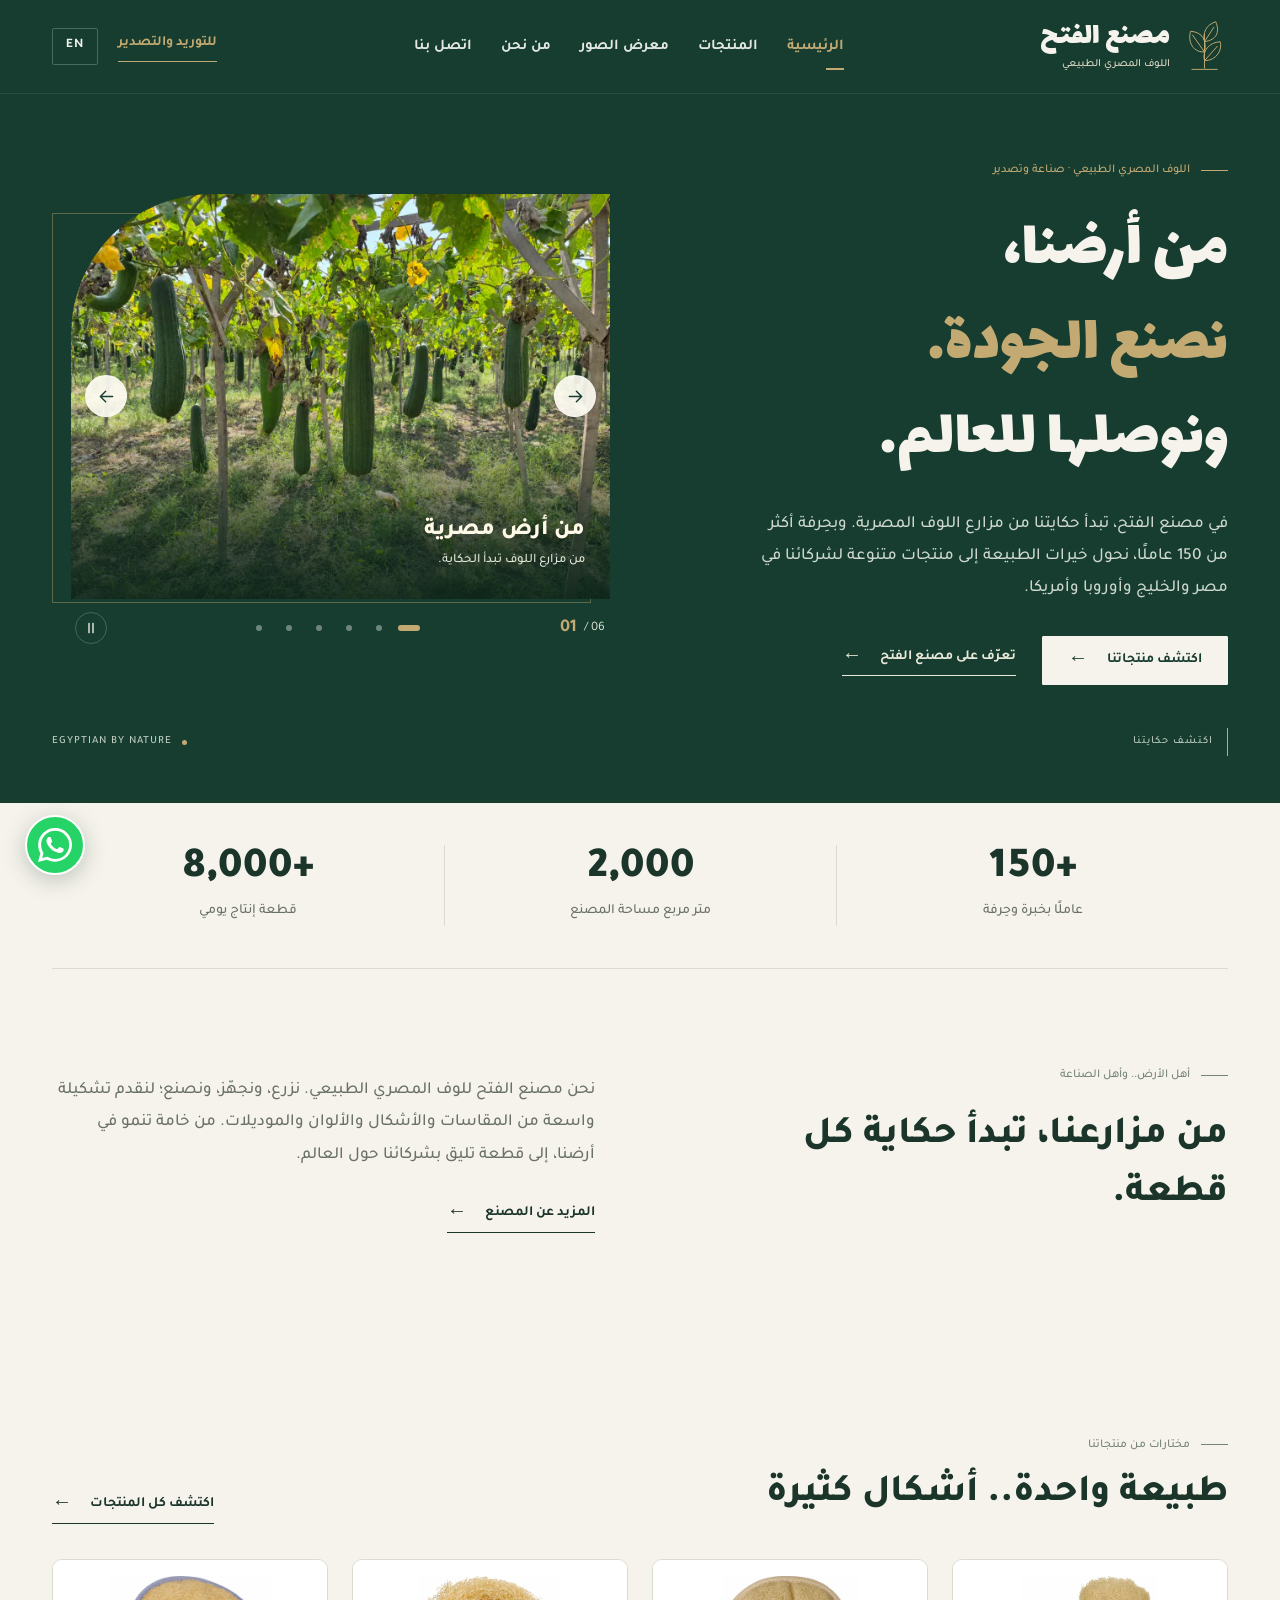
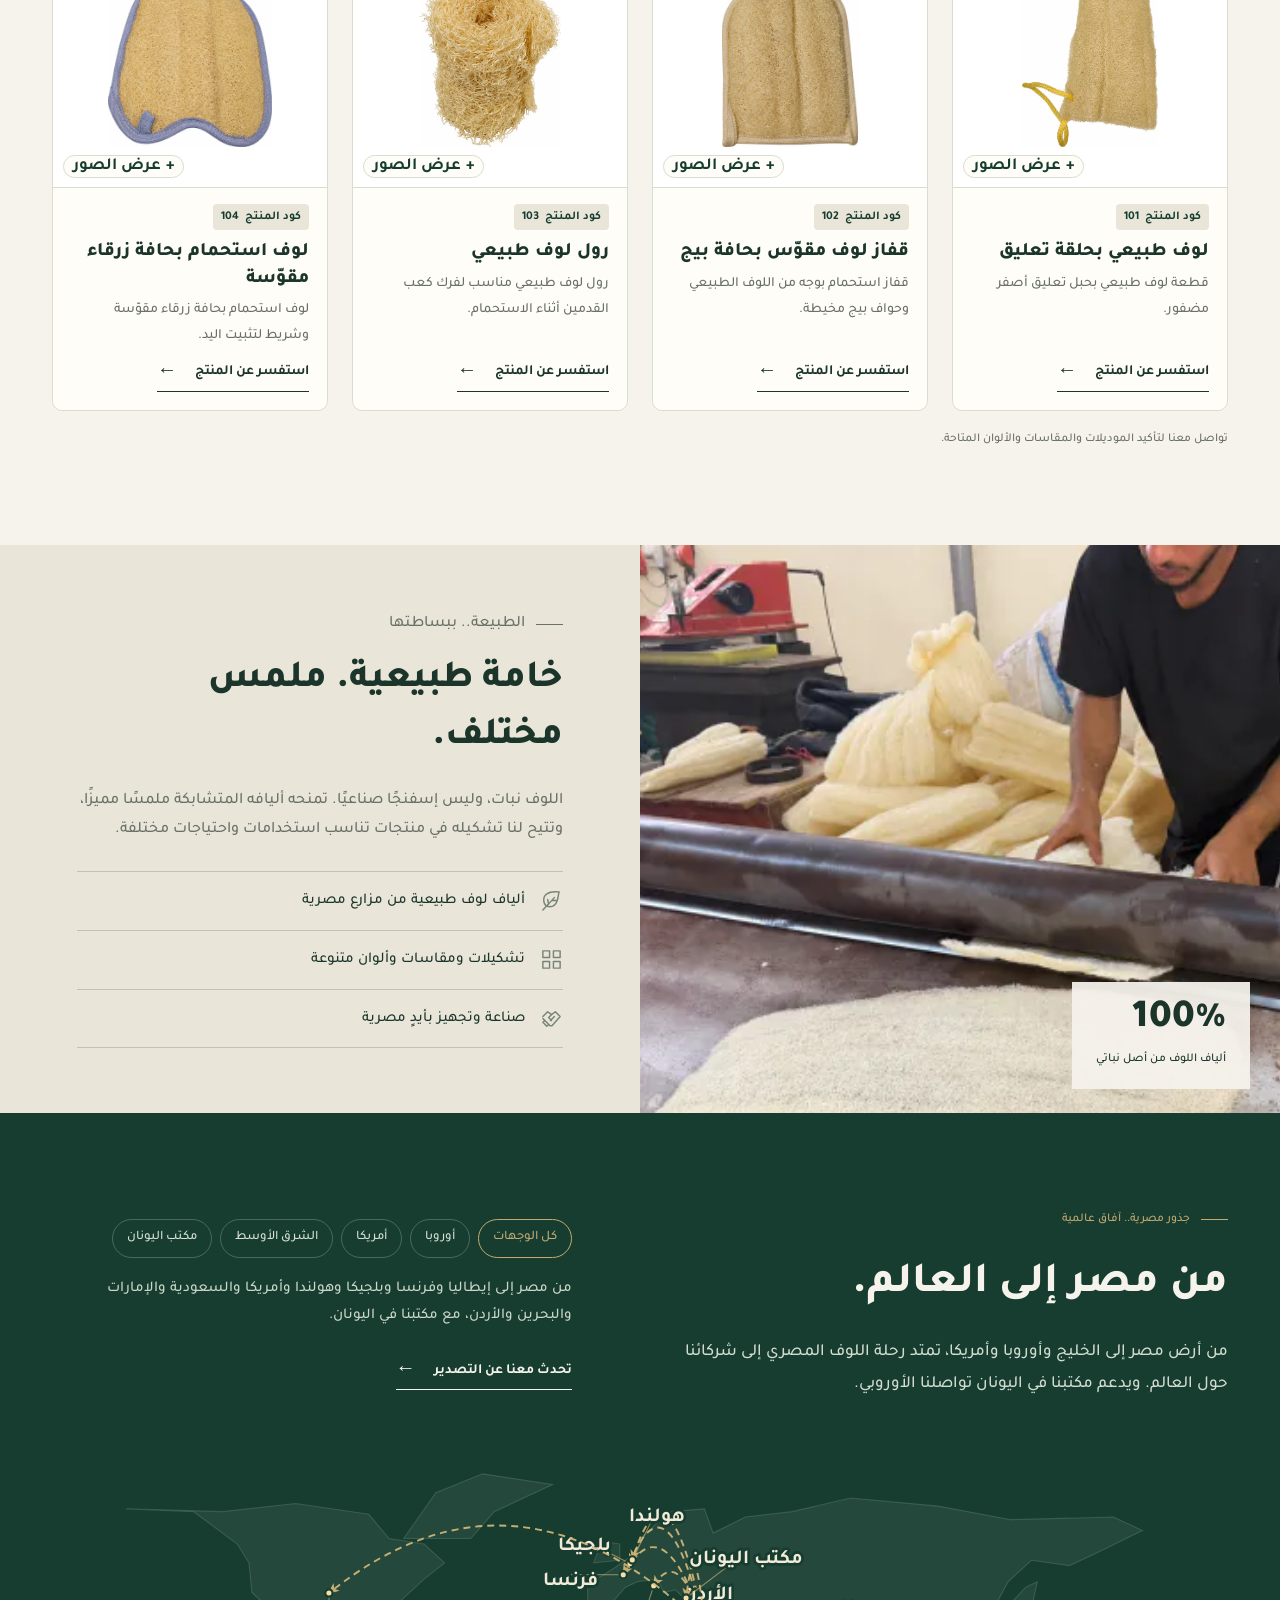
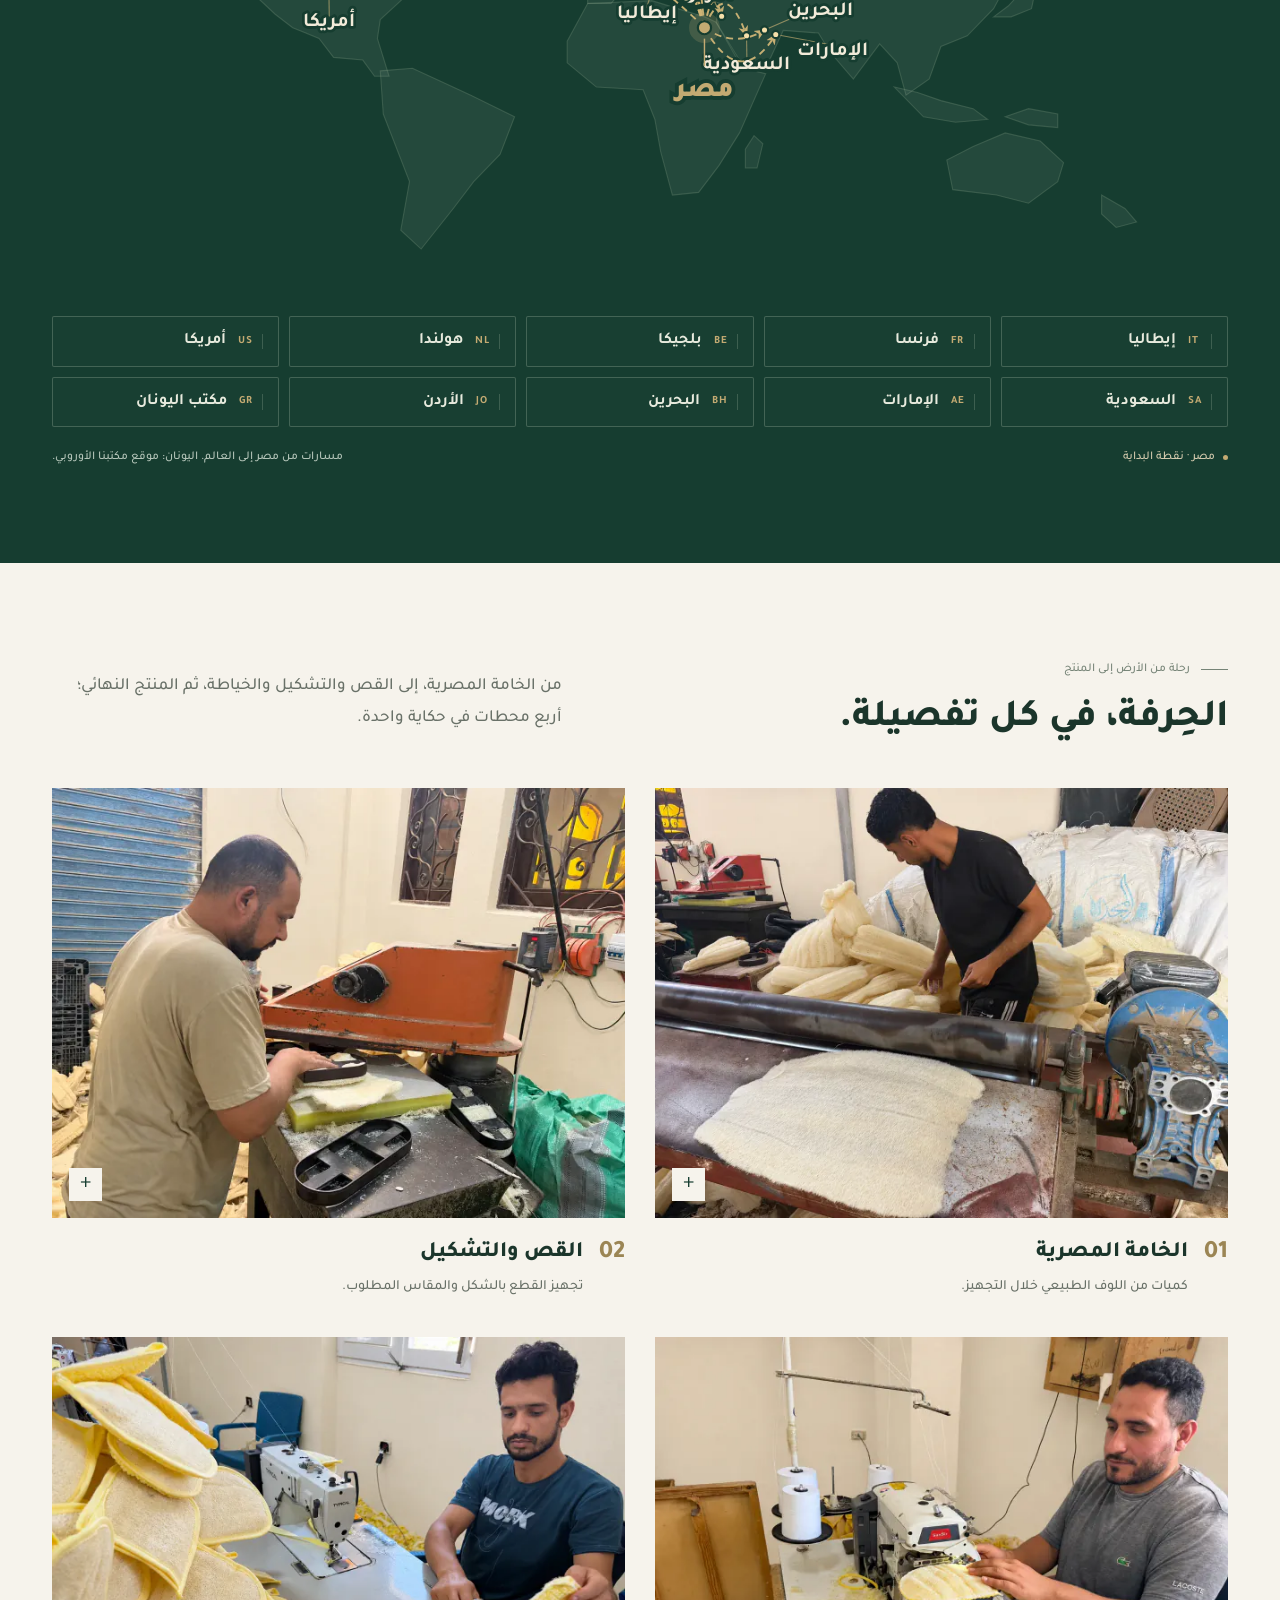
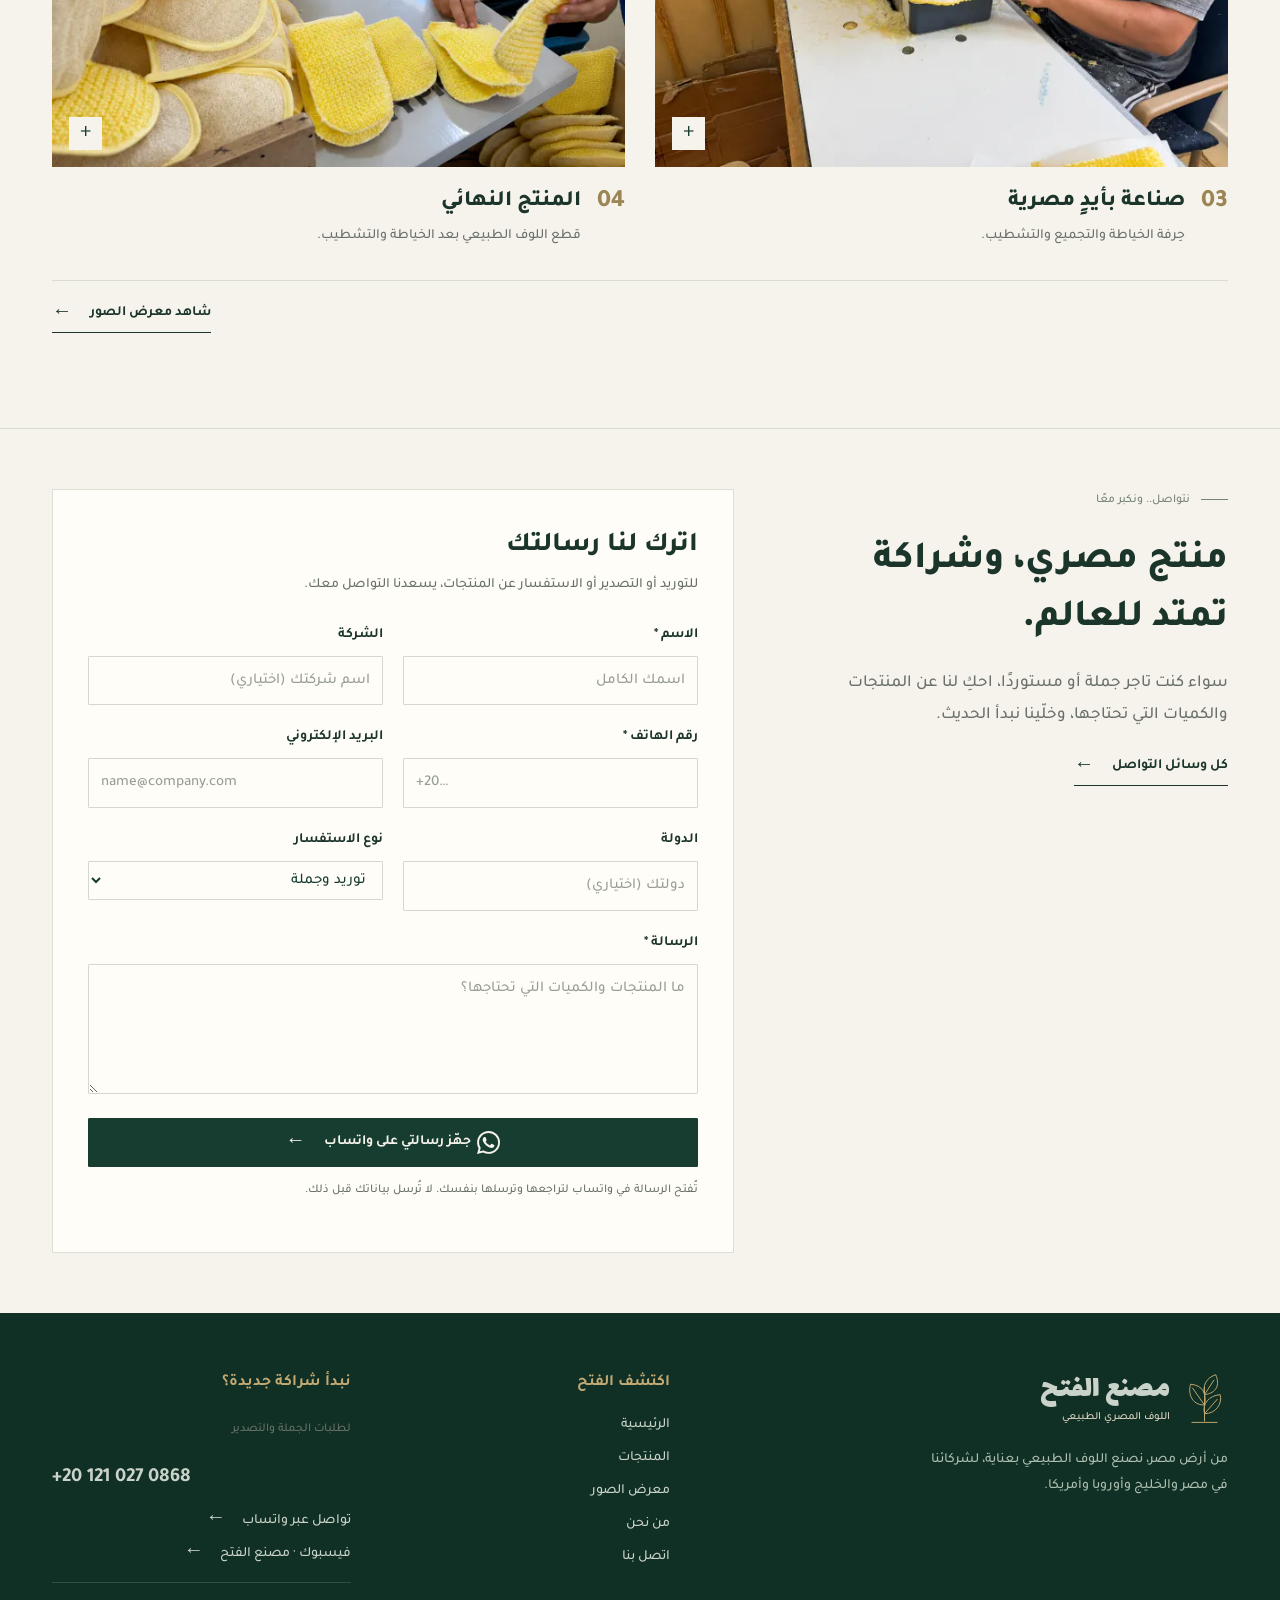
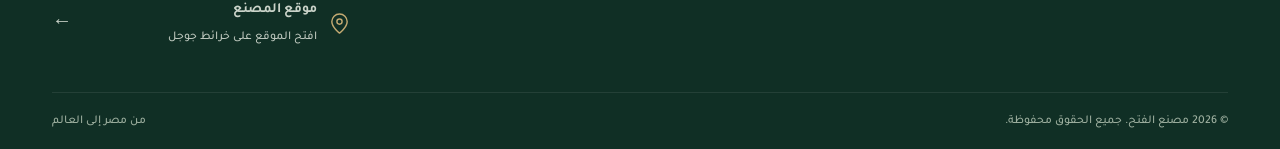
==== ar/index.html @ 67f69919 "Publish 18 coded loofah products with photo galleries" ====
<!doctype html>
<html lang="ar" dir="rtl"><head><meta charset="utf-8"><meta name="viewport" content="width=device-width,initial-scale=1">
<title>الرئيسية | مصنع الفتح</title><meta name="description" content="مصنع الفتح لإنتاج وتصنيع اللوف المصري الطبيعي. مزارع مصرية وأكثر من 150 عاملًا وإنتاج يتجاوز 8000 قطعة يوميًا للجملة والتصدير."><link rel="canonical" href="https://aboelazmrh.github.io/al-fath-loofah/ar/"><link rel="alternate" hreflang="en" href="https://aboelazmrh.github.io/al-fath-loofah/"><link rel="alternate" hreflang="ar" href="https://aboelazmrh.github.io/al-fath-loofah/ar/"><link rel="alternate" hreflang="x-default" href="https://aboelazmrh.github.io/al-fath-loofah/">
<meta name="theme-color" content="#163d30"><meta property="og:type" content="website"><meta property="og:site_name" content="Al Fath Factory"><meta property="og:title" content="الرئيسية | مصنع الفتح"><meta property="og:description" content="مصنع الفتح لإنتاج وتصنيع اللوف المصري الطبيعي. مزارع مصرية وأكثر من 150 عاملًا وإنتاج يتجاوز 8000 قطعة يوميًا للجملة والتصدير."><meta property="og:url" content="https://aboelazmrh.github.io/al-fath-loofah/ar/"><meta property="og:locale" content="ar_EG"><meta property="og:locale:alternate" content="en_US"><meta property="og:image" content="https://aboelazmrh.github.io/al-fath-loofah/assets/share-cover.jpg"><meta property="og:image:width" content="1200"><meta property="og:image:height" content="630"><meta property="og:image:alt" content="مصنع الفتح للوف المصري الطبيعي"><meta name="twitter:card" content="summary_large_image"><meta name="twitter:title" content="الرئيسية | مصنع الفتح"><meta name="twitter:description" content="مصنع الفتح لإنتاج وتصنيع اللوف المصري الطبيعي. مزارع مصرية وأكثر من 150 عاملًا وإنتاج يتجاوز 8000 قطعة يوميًا للجملة والتصدير."><meta name="twitter:image" content="https://aboelazmrh.github.io/al-fath-loofah/assets/share-cover.jpg">
<link rel="icon" type="image/svg+xml" href="../assets/favicon.svg"><link rel="preload" href="../assets/tajawal-regular.woff" as="font" type="font/woff" crossorigin><link rel="preload" href="../assets/lalezar-regular.woff" as="font" type="font/woff" crossorigin><link rel="stylesheet" href="../assets/style.css?v=11-catalog"><script src="../assets/app.js?v=11-catalog" defer></script></head>
<body data-page="index" data-assets-base="../assets/"><a class="skip" href="#main"><span>انتقل للمحتوى</span></a><header class="site-header"><div class="wrap header-row"><a class="brand" href="index.html" aria-label="مصنع الفتح — الرئيسية">
    <svg class="brand-mark" viewbox="0 0 48 60" aria-hidden="true" fill="none" stroke="currentColor" stroke-width="1.1"><path d="M24 56V16M24 37C8 37 5 22 8 13c14 1 19 11 16 24Zm0-12c-2-10 1-19 13-23 5 12 1 21-13 23Zm0 22c14 0 21-13 18-22-13 1-21 11-18 22Z"/><path d="M10 17 24 37M35 8 24 25m15 5L24 47"/><path d="M9 57h30"/></svg>
    <span><strong class="brand-name">مصنع الفتح</strong><span class="brand-sub">اللوف المصري الطبيعي</span></span></a>
    <nav class="main-nav" id="main-nav" aria-label="القائمة الرئيسية"><a href="index.html" aria-current="page"><span>الرئيسية</span></a><a href="products.html"><span>المنتجات</span></a><a href="gallery.html"><span>معرض الصور</span></a><a href="about.html"><span>من نحن</span></a><a href="contact.html"><span>اتصل بنا</span></a></nav>
    <div class="header-actions"><a class="header-contact" href="contact.html"><span>للتوريد والتصدير</span></a><a class="language" href="../" lang="en" hreflang="en" aria-label="Switch to English">EN</a>
    <button class="menu-toggle" type="button" aria-expanded="false" aria-controls="main-nav" aria-label="فتح القائمة"><svg class="icon" viewbox="0 0 24 24" aria-hidden="true"><path d="M3 6h18M3 12h18M3 18h18"/></svg></button></div></div></header><main id="main"><section class="hero"><div class="wrap"><div class="hero-grid"><div class="hero-copy reveal"><p class="eyebrow">اللوف المصري الطبيعي · صناعة وتصدير</p>
    <h1><span>من أرضنا،</span><br><span class="gold">نصنع الجودة.</span><br><span>ونوصلها للعالم.</span></h1>
    <p>في مصنع الفتح، تبدأ حكايتنا من مزارع اللوف المصرية. وبحِرفة أكثر من 150 عاملًا، نحول خيرات الطبيعة إلى منتجات متنوعة لشركائنا في مصر والخليج وأوروبا وأمريكا.</p>
    <div class="button-row"><a class="button light" href="products.html"><span>اكتشف منتجاتنا</span><span class="arrow" aria-hidden="true">←</span></a><a class="text-link" href="about.html"><span>تعرّف على مصنع الفتح</span><span class="arrow" aria-hidden="true">←</span></a></div></div>
    <div class="hero-photo hero-carousel reveal" role="region" aria-roledescription="carousel" aria-label="رحلة اللوف من الزراعة إلى المنتج" data-interval="5000" data-active-slide="0" data-playing="true"><div class="carousel-stage"><div class="carousel-slide is-active" data-index="0" role="group" aria-roledescription="slide" aria-hidden="false" aria-label="1 من 6: من أرض مصرية"><img src="../assets/journey-farm-thumb.webp?v=2f62a108b720" alt="من أرض مصرية" width="1448" height="1086" fetchpriority="high" srcset="../assets/journey-farm-thumb.webp?v=2f62a108b720 640w, ../assets/journey-farm-display.webp?v=2f62a108b720 1280w" sizes="(max-width:800px) calc(100vw - 40px), 600px" decoding="async"><div class="carousel-caption"><strong>من أرض مصرية</strong><span>من مزارع اللوف تبدأ الحكاية.</span></div></div><div class="carousel-slide" data-index="1" role="group" aria-roledescription="slide" aria-hidden="true" aria-label="2 من 6: تجهيز اللوف الطبيعي"><img data-src="../assets/factory-13-thumb.webp" alt="تجهيز اللوف الطبيعي" width="1448" height="1086" loading="lazy" fetchpriority="low" data-srcset="../assets/factory-13-thumb.webp 640w, ../assets/factory-13-display.webp 1280w" sizes="(max-width:800px) calc(100vw - 40px), 600px" decoding="async"><div class="carousel-caption"><strong>تجهيز اللوف الطبيعي</strong><span>الخامة الطبيعية.. قبل القص والتشكيل.</span></div></div><div class="carousel-slide" data-index="2" role="group" aria-roledescription="slide" aria-hidden="true" aria-label="3 من 6: القص والتشكيل"><img data-src="../assets/factory-16-thumb.webp" alt="القص والتشكيل" width="1448" height="1086" loading="lazy" fetchpriority="low" data-srcset="../assets/factory-16-thumb.webp 640w, ../assets/factory-16-display.webp 1280w" sizes="(max-width:800px) calc(100vw - 40px), 600px" decoding="async"><div class="carousel-caption"><strong>القص والتشكيل</strong><span>نجهّز كل قطعة بالشكل والمقاس المطلوب.</span></div></div><div class="carousel-slide" data-index="3" role="group" aria-roledescription="slide" aria-hidden="true" aria-label="4 من 6: الخياطة والتشطيب"><img data-src="../assets/factory-07-thumb.webp" alt="الخياطة والتشطيب" width="1448" height="1086" loading="lazy" fetchpriority="low" data-srcset="../assets/factory-07-thumb.webp 640w, ../assets/factory-07-display.webp 1280w" sizes="(max-width:800px) calc(100vw - 40px), 600px" decoding="async"><div class="carousel-caption"><strong>الخياطة والتشطيب</strong><span>حِرفة مصرية في تجميع وتشطيب المنتج.</span></div></div><div class="carousel-slide" data-index="4" role="group" aria-roledescription="slide" aria-hidden="true" aria-label="5 من 6: من داخل قسم النسيج"><img data-src="../assets/factory-19-thumb.webp" alt="من داخل قسم النسيج" width="1448" height="1086" loading="lazy" fetchpriority="low" data-srcset="../assets/factory-19-thumb.webp 640w, ../assets/factory-19-display.webp 1280w" sizes="(max-width:800px) calc(100vw - 40px), 600px" decoding="async"><div class="carousel-caption"><strong>من داخل قسم النسيج</strong><span>ماكينات وخامات في رحلة التصنيع.</span></div></div><div class="carousel-slide" data-index="5" role="group" aria-roledescription="slide" aria-hidden="true" aria-label="6 من 6: منتجاتنا بكميات كبيرة"><img data-src="../assets/factory-04-thumb.webp" alt="منتجاتنا بكميات كبيرة" width="1448" height="1086" loading="lazy" fetchpriority="low" data-srcset="../assets/factory-04-thumb.webp 640w, ../assets/factory-04-display.webp 1280w" sizes="(max-width:800px) calc(100vw - 40px), 600px" decoding="async"><div class="carousel-caption"><strong>منتجاتنا بكميات كبيرة</strong><span>لوف طبيعي.. خياطة وتشطيب وتجهيز للكميات.</span></div></div><button type="button" class="carousel-arrow carousel-prev" data-carousel-prev aria-label="الصورة السابقة"><svg class="icon" viewbox="0 0 24 24" aria-hidden="true"><path d="M19 12H5m6-6-6 6 6 6"/></svg></button><button type="button" class="carousel-arrow carousel-next" data-carousel-next aria-label="الصورة التالية"><svg class="icon" viewbox="0 0 24 24" aria-hidden="true"><path d="M19 12H5m6-6-6 6 6 6"/></svg></button></div><div class="carousel-toolbar"><span class="carousel-counter" aria-hidden="true"><b data-carousel-current>01</b><span>/ 06</span></span><div class="carousel-dots" role="group" aria-label="اختر صورة"><button class="carousel-dot" type="button" data-carousel-slide="0" aria-label="اعرض من أرض مصرية" aria-pressed="true"><span aria-hidden="true"></span></button><button class="carousel-dot" type="button" data-carousel-slide="1" aria-label="اعرض تجهيز اللوف الطبيعي" aria-pressed="false"><span aria-hidden="true"></span></button><button class="carousel-dot" type="button" data-carousel-slide="2" aria-label="اعرض القص والتشكيل" aria-pressed="false"><span aria-hidden="true"></span></button><button class="carousel-dot" type="button" data-carousel-slide="3" aria-label="اعرض الخياطة والتشطيب" aria-pressed="false"><span aria-hidden="true"></span></button><button class="carousel-dot" type="button" data-carousel-slide="4" aria-label="اعرض من داخل قسم النسيج" aria-pressed="false"><span aria-hidden="true"></span></button><button class="carousel-dot" type="button" data-carousel-slide="5" aria-label="اعرض منتجاتنا بكميات كبيرة" aria-pressed="false"><span aria-hidden="true"></span></button></div><button class="carousel-toggle" data-carousel-toggle type="button" aria-label="إيقاف الحركة التلقائية" aria-pressed="true"><svg class="icon" data-carousel-pause viewbox="0 0 24 24" aria-hidden="true"><path d="M9 5v14M15 5v14"/></svg><svg class="icon" data-carousel-play viewbox="0 0 24 24" aria-hidden="true" hidden><path d="m8 5 11 7-11 7Z"/></svg></button></div><span class="carousel-announcement sr-only" role="status" aria-live="polite"></span></div></div>
    <div class="hero-bottom"><a class="scroll-link" href="#our-story"><i></i><span>اكتشف حكايتنا</span></a><span class="origin">EGYPTIAN BY NATURE</span></div></div></section>
    <div class="wrap stats"><div class="stat"><strong>150+</strong> <span>عاملًا بخبرة وحِرفة</span></div><div class="stat"><strong>2,000</strong> <span>متر مربع مساحة المصنع</span></div><div class="stat"><strong>8,000+</strong> <span>قطعة إنتاج يومي</span></div></div>
    <section class="section" id="our-story"><div class="wrap intro-grid"><div><p class="eyebrow">أهل الأرض.. وأهل الصناعة</p><h2>من مزارعنا، تبدأ حكاية كل قطعة.</h2></div><div><p class="lead">نحن مصنع الفتح للوف المصري الطبيعي. نزرع، ونجهّز، ونصنع؛ لنقدم تشكيلة واسعة من المقاسات والأشكال والألوان والموديلات. من خامة تنمو في أرضنا، إلى قطعة تليق بشركائنا حول العالم.</p><a class="text-link" href="about.html"><span>المزيد عن المصنع</span><span class="arrow" aria-hidden="true">←</span></a></div></div></section>
    <section class="section"><div class="wrap">
      <div class="section-head"><div>
        <p class="eyebrow">مختارات من منتجاتنا</p>
        <h2>طبيعة واحدة.. أشكال كثيرة</h2>
      </div><a class="text-link" href="products.html"><span>اكتشف كل المنتجات</span><span class="arrow" aria-hidden="true">←</span></a></div>
      <div class="product-grid"><article class="product catalog-product reveal" data-category="natural">
      <button class="product-image catalog-photo" type="button" data-product="101" aria-haspopup="dialog" aria-label="عرض صور لوف طبيعي بحلقة تعليق، كود 101">
        <img src="../assets/products/101-1.webp" alt="لوف طبيعي بحلقة تعليق" loading="lazy" decoding="async">
        <span class="product-photo-action" aria-hidden="true"><span>+</span><span>عرض الصور</span></span>
      </button>
      <div class="product-details">
        <div class="product-code"><span>كود المنتج</span> <bdi>101</bdi></div>
        <h3>لوف طبيعي بحلقة تعليق</h3>
        <p>قطعة لوف طبيعي بحبل تعليق أصفر مضفور.</p>
        <a class="text-link" href="contact.html?product=101"><span>استفسر عن المنتج</span><span class="arrow" aria-hidden="true">←</span></a>
      </div>
    </article><article class="product catalog-product reveal" data-category="mitts">
      <button class="product-image catalog-photo" type="button" data-product="102" aria-haspopup="dialog" aria-label="عرض صور قفاز لوف مقوّس بحافة بيج، كود 102">
        <img src="../assets/products/102-1.webp" alt="قفاز لوف مقوّس بحافة بيج" loading="lazy" decoding="async">
        <span class="product-photo-action" aria-hidden="true"><span>+</span><span>عرض الصور</span></span>
      </button>
      <div class="product-details">
        <div class="product-code"><span>كود المنتج</span> <bdi>102</bdi></div>
        <h3>قفاز لوف مقوّس بحافة بيج</h3>
        <p>قفاز استحمام بوجه من اللوف الطبيعي وحواف بيج مخيطة.</p>
        <a class="text-link" href="contact.html?product=102"><span>استفسر عن المنتج</span><span class="arrow" aria-hidden="true">←</span></a>
      </div>
    </article><article class="product catalog-product reveal" data-category="natural">
      <button class="product-image catalog-photo" type="button" data-product="103" aria-haspopup="dialog" aria-label="عرض صور رول لوف طبيعي، كود 103">
        <img src="../assets/products/103-1.webp" alt="رول لوف طبيعي" loading="lazy" decoding="async">
        <span class="product-photo-action" aria-hidden="true"><span>+</span><span>عرض الصور</span></span>
      </button>
      <div class="product-details">
        <div class="product-code"><span>كود المنتج</span> <bdi>103</bdi></div>
        <h3>رول لوف طبيعي</h3>
        <p>رول لوف طبيعي مناسب لفرك كعب القدمين أثناء الاستحمام.</p>
        <a class="text-link" href="contact.html?product=103"><span>استفسر عن المنتج</span><span class="arrow" aria-hidden="true">←</span></a>
      </div>
    </article><article class="product catalog-product reveal" data-category="pads">
      <button class="product-image catalog-photo" type="button" data-product="104" aria-haspopup="dialog" aria-label="عرض صور لوف استحمام بحافة زرقاء مقوّسة، كود 104">
        <img src="../assets/products/104-1.webp" alt="لوف استحمام بحافة زرقاء مقوّسة" loading="lazy" decoding="async">
        <span class="product-photo-action" aria-hidden="true"><span>+</span><span>عرض الصور</span></span>
      </button>
      <div class="product-details">
        <div class="product-code"><span>كود المنتج</span> <bdi>104</bdi></div>
        <h3>لوف استحمام بحافة زرقاء مقوّسة</h3>
        <p>لوف استحمام بحافة زرقاء مقوّسة وشريط لتثبيت اليد.</p>
        <a class="text-link" href="contact.html?product=104"><span>استفسر عن المنتج</span><span class="arrow" aria-hidden="true">←</span></a>
      </div>
    </article></div>
      <p class="small-note">تواصل معنا لتأكيد الموديلات والمقاسات والألوان المتاحة.</p>
    </div></section>
    <section class="natural"><div class="natural-visual"><img src="../assets/factory-09-thumb.webp" width="1448" height="1086" loading="lazy" alt="تجهيز ألياف اللوف الطبيعي" srcset="../assets/factory-09-thumb.webp 640w, ../assets/factory-09-display.webp 1280w" sizes="(max-width:800px) calc(100vw - 40px), 600px" decoding="async"><div class="natural-number"><strong>100%</strong><small>ألياف اللوف من أصل نباتي</small></div></div><div class="natural-copy"><p class="eyebrow">الطبيعة.. ببساطتها</p><h2>خامة طبيعية. ملمس مختلف.</h2><p>اللوف نبات، وليس إسفنجًا صناعيًا. تمنحه أليافه المتشابكة ملمسًا مميزًا، وتتيح لنا تشكيله في منتجات تناسب استخدامات واحتياجات مختلفة.</p><ul class="feature-list"><li><svg class="icon" viewbox="0 0 24 24" aria-hidden="true"><path d="M20 3C8 2 3 6 4 13c1 7 11 8 14-1 1-3 1-6 2-9Z"/><path d="M3 22 15 9M9 16l-1-5m5 1h4"/></svg><span>ألياف لوف طبيعية من مزارع مصرية</span></li><li><svg class="icon" viewbox="0 0 24 24" aria-hidden="true"><rect x="3" y="3" width="7" height="7"/><rect x="14" y="3" width="7" height="7"/><rect x="3" y="14" width="7" height="7"/><rect x="14" y="14" width="7" height="7"/></svg><span>تشكيلات ومقاسات وألوان متنوعة</span></li><li><svg class="icon" viewbox="0 0 24 24" aria-hidden="true"><path d="m3 10 5-5 4 3 4-3 5 5-8 9a2 2 0 0 1-3 0L3 12m2 2-2 2 4 4 2-2m6-8-4 4m1-6-3 3 3 3"/></svg><span>صناعة وتجهيز بأيدٍ مصرية</span></li></ul></div></section>
    <section class="section dark export-section" id="export"><div class="wrap"><div class="export-intro"><div><p class="eyebrow">جذور مصرية.. آفاق عالمية</p><h2>من مصر إلى العالم.</h2><p class="lead">من أرض مصر إلى الخليج وأوروبا وأمريكا، تمتد رحلة اللوف المصري إلى شركائنا حول العالم. ويدعم مكتبنا في اليونان تواصلنا الأوروبي.</p></div><div class="export-controls"><div class="export-list" role="group" aria-label="مناطق التصدير">
    <button class="region-button" type="button" data-select-region="all" aria-pressed="true"><span>كل الوجهات</span></button><button class="region-button" type="button" data-select-region="europe" aria-pressed="false"><span>أوروبا</span></button><button class="region-button" type="button" data-select-region="america" aria-pressed="false"><span>أمريكا</span></button><button class="region-button" type="button" data-select-region="middleeast" aria-pressed="false"><span>الشرق الأوسط</span></button><button class="region-button" type="button" data-select-region="greece" aria-pressed="false"><span>مكتب اليونان</span></button></div><p class="region-description" aria-live="polite"><span id="region-description">اختر دولة لتتبع رحلتها من مصر.</span></p><a class="text-link" href="contact.html?subject=export"><span>تحدث معنا عن التصدير</span><span class="arrow" aria-hidden="true">←</span></a></div></div>
    <div class="map-wrap"><svg class="world-map" viewbox="0 0 1040 440" role="img" aria-label="أسهم من مصر إلى إيطاليا وفرنسا وبلجيكا وهولندا وأمريكا والسعودية والإمارات والبحرين والأردن ومكتب اليونان"><title>From Egypt to the world</title><defs><marker id="export-arrow" viewbox="0 0 10 10" refx="8" refy="5" markerwidth="6.5" markerheight="6.5" orient="auto-start-reverse"><path d="M0 1 9 5 0 9 2.5 5Z" fill="#d4b878"/></marker></defs><polygon class="land" points="53.8,74.3 114.8,76.8 154.5,106.2 165.1,123.3 167.8,150.2 188.9,169.9 204.8,182.1 228.7,191.9 241.9,209.1 268.4,211.5 279.1,226.2 292.3,226.2 281.7,191.9 284.3,174.8 297.6,162.5 324.1,138.0 342.6,123.3 324.1,106.2 292.3,101.2 273.8,79.2 207.5,69.4 141.2,76.8"/><polygon class="land" points="305.6,101.2 366.5,101.2 387.7,76.8 440.7,52.2 377.1,42.5 334.7,59.6"/><polygon class="land" points="284.3,221.3 313.5,218.9 340.0,231.1 366.5,243.4 406.2,263.0 393.0,297.2 369.1,321.8 350.6,346.2 321.4,383.0 302.9,365.9 310.8,321.8 287.0,260.5"/><polygon class="land" points="472.5,160.1 453.9,194.4 453.9,214.0 480.4,236.0 522.8,238.5 533.5,265.4 538.8,294.8 549.4,334.0 573.2,331.6 591.8,307.1 610.3,277.6 634.1,223.8 612.9,218.9 589.1,177.2 578.5,172.3 530.8,157.6"/><polygon class="land" points="472.5,160.1 472.5,142.9 496.3,128.2 517.5,113.5 520.2,101.2 546.7,76.8 578.5,74.3 586.4,96.3 615.6,81.7 658.0,76.8 711.0,64.5 790.5,71.8 856.8,84.1 949.5,81.7 976.0,93.9 936.2,113.5 909.8,125.8 875.3,120.9 854.1,140.4 840.9,164.9 817.0,189.5 793.1,199.2 782.5,228.7 761.4,243.4 753.4,214.0 737.5,196.8 713.6,228.7 692.4,204.2 681.9,187.0 650.0,184.6 634.1,218.9 610.3,211.5 589.1,177.2 591.8,160.1 573.2,147.8 559.9,155.2 552.0,147.8 541.4,150.2 536.1,138.0 517.5,140.4 506.9,145.4 493.7,160.1"/><polygon class="land" points="477.8,123.3 485.8,103.7 501.6,106.2 501.6,120.9"/><polygon class="land" points="840.9,172.3 854.1,162.5 870.0,145.4 880.6,140.4 875.3,164.9 856.8,172.3"/><polygon class="land" points="623.5,280.1 631.5,287.5 626.2,309.5 615.6,309.5 615.6,292.4"/><polygon class="land" points="798.4,302.2 803.8,329.1 843.5,334.0 872.6,341.4 899.1,321.8 904.4,304.6 883.2,285.0 851.4,277.6 822.3,289.9"/><polygon class="land" points="750.8,236.0 777.2,263.0 806.4,267.9 835.5,265.4 822.3,255.6 793.1,248.3 771.9,240.9"/><polygon class="land" points="872.6,255.6 899.1,260.5 899.1,272.8 872.6,270.3 851.4,263.0"/><polygon class="land" points="938.9,334.0 960.1,346.2 970.7,358.5 952.1,363.4 938.9,351.2"/><path class="route active" data-country="italy" data-region="europe" d="M578.5,182.1 Q555.4,106.1 532.4,144.1" marker-end="url(#export-arrow)"/><g class="map-country active" data-country="italy" data-region="europe"><path class="country-leader" d="M532.4,144.1 L526,164"/><circle class="destination-pin" cx="532.4" cy="144.1" r="3.3"/><text x="526" y="173" text-anchor="middle" class="map-label country-label">إيطاليا</text></g><path class="route active" data-country="france" data-region="europe" d="M578.5,182.1 Q541.7,66.1 504.8,134.1" marker-end="url(#export-arrow)"/><g class="map-country active" data-country="france" data-region="europe"><path class="country-leader" d="M504.8,134.1 L457,134"/><circle class="destination-pin" cx="504.8" cy="134.1" r="3.3"/><text x="457" y="143" text-anchor="middle" class="map-label country-label">فرنسا</text></g><path class="route active" data-country="belgium" data-region="europe" d="M578.5,182.1 Q544.7,36.8 510.9,123.8" marker-end="url(#export-arrow)"/><g class="map-country active" data-country="belgium" data-region="europe"><path class="country-leader" d="M510.9,123.8 L470,103"/><circle class="destination-pin" cx="510.9" cy="123.8" r="3.3"/><text x="470" y="112" text-anchor="middle" class="map-label country-label">بلجيكا</text></g><path class="route active" data-country="netherlands" data-region="europe" d="M578.5,182.1 Q545.8,14.6 513.0,120.6" marker-end="url(#export-arrow)"/><g class="map-country active" data-country="netherlands" data-region="europe"><path class="country-leader" d="M513.0,120.6 L535,76"/><circle class="destination-pin" cx="513.0" cy="120.6" r="3.3"/><text x="535" y="85" text-anchor="middle" class="map-label country-label">هولندا</text></g><path class="route active" data-country="usa" data-region="america" d="M578.5,182.1 Q408.1,14.0 237.7,150.7" marker-end="url(#export-arrow)"/><g class="map-country active" data-country="usa" data-region="america"><path class="country-leader" d="M237.7,150.7 L238,172"/><circle class="destination-pin" cx="237.7" cy="150.7" r="3.3"/><text x="238" y="181" text-anchor="middle" class="map-label country-label">أمريكا</text></g><path class="route active" data-country="saudi" data-region="middleeast" d="M578.5,182.1 Q597.6,135.1 616.7,189.5" marker-end="url(#export-arrow)"/><g class="map-country active" data-country="saudi" data-region="middleeast"><path class="country-leader" d="M616.7,189.5 L617,211"/><circle class="destination-pin" cx="616.7" cy="189.5" r="3.3"/><text x="617" y="220" text-anchor="middle" class="map-label country-label">السعودية</text></g><path class="route active" data-country="uae" data-region="middleeast" d="M578.5,182.1 Q610.8,240.1 643.2,188.3" marker-end="url(#export-arrow)"/><g class="map-country active" data-country="uae" data-region="middleeast"><path class="country-leader" d="M643.2,188.3 L695,198"/><circle class="destination-pin" cx="643.2" cy="188.3" r="3.3"/><text x="695" y="207" text-anchor="middle" class="map-label country-label">الإمارات</text></g><path class="route active" data-country="bahrain" data-region="middleeast" d="M578.5,182.1 Q605.7,201.1 633.0,184.3" marker-end="url(#export-arrow)"/><g class="map-country active" data-country="bahrain" data-region="middleeast"><path class="country-leader" d="M633.0,184.3 L684,162"/><circle class="destination-pin" cx="633.0" cy="184.3" r="3.3"/><text x="684" y="171" text-anchor="middle" class="map-label country-label">البحرين</text></g><path class="route active" data-country="jordan" data-region="middleeast" d="M578.5,182.1 Q586.3,139.8 594.1,171.8" marker-end="url(#export-arrow)"/><g class="map-country active" data-country="jordan" data-region="middleeast"><path class="country-leader" d="M594.1,171.8 L582,147"/><circle class="destination-pin" cx="594.1" cy="171.8" r="3.3"/><text x="582" y="156" text-anchor="middle" class="map-label country-label">الأردن</text></g><path class="route active" data-country="greece" data-region="greece" d="M578.5,182.1 Q570.2,86.2 561.8,155.2" marker-end="url(#export-arrow)"/><g class="map-country active" data-country="greece" data-region="greece"><path class="country-leader" d="M561.8,155.2 L616,114"/><circle class="destination-pin" cx="561.8" cy="155.2" r="3.3"/><text x="616" y="123" text-anchor="middle" class="map-label country-label">مكتب اليونان</text></g><circle class="pin-halo" cx="578.5" cy="182.10000000000002" r="10"/><circle class="pin" cx="578.5" cy="182.10000000000002" r="6"/><path class="origin-leader" d="M578.5,192.10000000000002V217.10000000000002"/><text x="578.5" y="244.10000000000002" text-anchor="middle" class="map-label origin-label">مصر</text></svg></div><div class="destination-list" role="group" aria-label="اختر الدولة"><button class="destination-button" type="button" data-select-country="italy" aria-pressed="false"><span class="country-code">IT</span><span class="country-name">إيطاليا</span></button><button class="destination-button" type="button" data-select-country="france" aria-pressed="false"><span class="country-code">FR</span><span class="country-name">فرنسا</span></button><button class="destination-button" type="button" data-select-country="belgium" aria-pressed="false"><span class="country-code">BE</span><span class="country-name">بلجيكا</span></button><button class="destination-button" type="button" data-select-country="netherlands" aria-pressed="false"><span class="country-code">NL</span><span class="country-name">هولندا</span></button><button class="destination-button" type="button" data-select-country="usa" aria-pressed="false"><span class="country-code">US</span><span class="country-name">أمريكا</span></button><button class="destination-button" type="button" data-select-country="saudi" aria-pressed="false"><span class="country-code">SA</span><span class="country-name">السعودية</span></button><button class="destination-button" type="button" data-select-country="uae" aria-pressed="false"><span class="country-code">AE</span><span class="country-name">الإمارات</span></button><button class="destination-button" type="button" data-select-country="bahrain" aria-pressed="false"><span class="country-code">BH</span><span class="country-name">البحرين</span></button><button class="destination-button" type="button" data-select-country="jordan" aria-pressed="false"><span class="country-code">JO</span><span class="country-name">الأردن</span></button><button class="destination-button" type="button" data-select-country="greece" aria-pressed="false"><span class="country-code">GR</span><span class="country-name">مكتب اليونان</span></button></div><div class="export-map-footer"><p class="map-caption">مصر · نقطة البداية</p><p class="map-note">مسارات من مصر إلى العالم. اليونان: موقع مكتبنا الأوروبي.</p></div></div></section>
    <section class="section journey-section" id="craft"><div class="wrap"><div class="section-head"><div><p class="eyebrow">رحلة من الأرض إلى المنتج</p><h2>الحِرفة، في كل تفصيلة.</h2></div><p class="lead">من الخامة المصرية، إلى القص والتشكيل والخياطة، ثم المنتج النهائي؛ أربع محطات في حكاية واحدة.</p></div><div class="journey-grid"><figure class="journey-frame"><button class="journey-photo" type="button" data-gallery-src="../assets/factory-14.webp" data-title-ar="الخامة المصرية" data-title-en="Egyptian natural fibre" data-description-ar="كميات من اللوف الطبيعي خلال التجهيز." data-description-en="Natural loofah in quantity during preparation." aria-label="الخامة المصرية — تكبير الصورة"><img src="../assets/factory-14-thumb.webp" width="1448" height="1086" loading="lazy" alt="الخامة المصرية" srcset="../assets/factory-14-thumb.webp 640w, ../assets/factory-14-display.webp 1280w" sizes="(max-width:800px) calc(100vw - 40px), 600px" decoding="async"><span class="journey-zoom" aria-hidden="true">+</span></button><figcaption><span class="journey-order">01</span><div><h3>الخامة المصرية</h3><p>كميات من اللوف الطبيعي خلال التجهيز.</p></div></figcaption></figure><figure class="journey-frame"><button class="journey-photo" type="button" data-gallery-src="../assets/factory-16.webp" data-title-ar="القص والتشكيل" data-title-en="Cutting and shaping" data-description-ar="تجهيز القطع بالشكل والمقاس المطلوب." data-description-en="Preparing each piece to its chosen shape and size." aria-label="القص والتشكيل — تكبير الصورة"><img src="../assets/factory-16-thumb.webp" width="1448" height="1086" loading="lazy" alt="القص والتشكيل" srcset="../assets/factory-16-thumb.webp 640w, ../assets/factory-16-display.webp 1280w" sizes="(max-width:800px) calc(100vw - 40px), 600px" decoding="async"><span class="journey-zoom" aria-hidden="true">+</span></button><figcaption><span class="journey-order">02</span><div><h3>القص والتشكيل</h3><p>تجهيز القطع بالشكل والمقاس المطلوب.</p></div></figcaption></figure><figure class="journey-frame"><button class="journey-photo" type="button" data-gallery-src="../assets/factory-08.webp" data-title-ar="صناعة بأيدٍ مصرية" data-title-en="Crafted by Egyptian hands" data-description-ar="حِرفة الخياطة والتجميع والتشطيب." data-description-en="Skilled sewing, assembly and finishing." aria-label="صناعة بأيدٍ مصرية — تكبير الصورة"><img src="../assets/factory-08-thumb.webp" width="1448" height="1086" loading="lazy" alt="صناعة بأيدٍ مصرية" srcset="../assets/factory-08-thumb.webp 640w, ../assets/factory-08-display.webp 1280w" sizes="(max-width:800px) calc(100vw - 40px), 600px" decoding="async"><span class="journey-zoom" aria-hidden="true">+</span></button><figcaption><span class="journey-order">03</span><div><h3>صناعة بأيدٍ مصرية</h3><p>حِرفة الخياطة والتجميع والتشطيب.</p></div></figcaption></figure><figure class="journey-frame"><button class="journey-photo" type="button" data-gallery-src="../assets/factory-06.webp" data-title-ar="المنتج النهائي" data-title-en="The finished collection" data-description-ar="قطع اللوف الطبيعي بعد الخياطة والتشطيب." data-description-en="Natural loofah pieces after sewing and finishing." aria-label="المنتج النهائي — تكبير الصورة"><img src="../assets/factory-06-thumb.webp" width="1448" height="1086" loading="lazy" alt="المنتج النهائي" srcset="../assets/factory-06-thumb.webp 640w, ../assets/factory-06-display.webp 1280w" sizes="(max-width:800px) calc(100vw - 40px), 600px" decoding="async"><span class="journey-zoom" aria-hidden="true">+</span></button><figcaption><span class="journey-order">04</span><div><h3>المنتج النهائي</h3><p>قطع اللوف الطبيعي بعد الخياطة والتشطيب.</p></div></figcaption></figure></div><div class="journey-footer"><a class="text-link" href="gallery.html"><span>شاهد معرض الصور</span><span class="arrow" aria-hidden="true">←</span></a></div></div></section>
    <section class="section small" style="border-top:1px solid var(--line)"><div class="wrap contact-grid"><div><p class="eyebrow">نتواصل.. ونكبر معًا</p><h2>منتج مصري، وشراكة تمتد للعالم.</h2><p class="lead">سواء كنت تاجر جملة أو مستوردًا، احكِ لنا عن المنتجات والكميات التي تحتاجها، وخلّينا نبدأ الحديث.</p><a class="text-link" href="contact.html"><span>كل وسائل التواصل</span><span class="arrow" aria-hidden="true">←</span></a></div><form class="contact-form" id="home-form"><h3><span>اترك لنا رسالتك</span></h3><p class="form-explanation">للتوريد أو التصدير أو الاستفسار عن المنتجات، يسعدنا التواصل معك.</p>
    <div class="form-grid">
    <div class="field"><label for="home-name"><span>الاسم *</span></label><input id="home-name" name="name" required maxlength="100" autocomplete="name" placeholder="اسمك الكامل"></div>
    <div class="field"><label for="home-company"><span>الشركة</span></label><input id="home-company" name="company" maxlength="150" autocomplete="organization" placeholder="اسم شركتك (اختياري)"></div>
    <div class="field"><label for="home-phone"><span>رقم الهاتف *</span></label><input id="home-phone" name="phone" type="tel" required minlength="7" maxlength="30" autocomplete="tel" placeholder="+20…" dir="ltr"></div>
    <div class="field"><label for="home-email"><span>البريد الإلكتروني</span></label><input id="home-email" name="email" type="email" maxlength="150" autocomplete="email" placeholder="name@company.com" dir="ltr"></div>
    <div class="field"><label for="home-country"><span>الدولة</span></label><input id="home-country" name="country" maxlength="100" autocomplete="country-name" placeholder="دولتك (اختياري)"></div>
    <div class="field"><label for="home-subject"><span>نوع الاستفسار</span></label><select id="home-subject" name="subject"><option value="wholesale">توريد وجملة</option><option value="export">تصدير</option><option value="product">استفسار عن منتج</option><option value="other">استفسار آخر</option></select></div>
    <div class="field full"><label for="home-message"><span>الرسالة *</span></label><textarea id="home-message" name="message" required maxlength="2000" placeholder="ما المنتجات والكميات التي تحتاجها؟"></textarea></div></div>
    <button class="button" type="submit"><svg class="icon whatsapp-icon" viewbox="0 0 24 24" aria-hidden="true"><path fill="currentColor" stroke="none" d="M20.52 3.48A11.91 11.91 0 0 0 12.05 0C5.47 0 .11 5.35.11 11.93c0 2.1.55 4.16 1.6 5.97L.01 24l6.26-1.64a11.9 11.9 0 0 0 5.78 1.47h.01C18.64 23.83 24 18.48 24 11.9c0-3.19-1.24-6.18-3.48-8.42Zm-8.47 18.34a9.87 9.87 0 0 1-5.04-1.38l-.36-.21-3.72.98.99-3.63-.24-.37a9.86 9.86 0 0 1-1.51-5.28c0-5.47 4.45-9.92 9.93-9.92a9.85 9.85 0 0 1 7.02 2.91 9.85 9.85 0 0 1 2.9 7.02c0 5.47-4.45 9.92-9.92 9.92Zm5.44-7.43c-.3-.15-1.77-.87-2.04-.97-.28-.1-.48-.15-.68.15-.2.3-.77.97-.95 1.17-.17.2-.35.22-.65.07-.3-.15-1.26-.47-2.4-1.48-.89-.79-1.49-1.77-1.66-2.07-.18-.3-.02-.46.13-.61.14-.14.3-.35.45-.52.15-.18.2-.3.3-.5.1-.2.05-.38-.03-.53-.07-.15-.67-1.62-.92-2.22-.24-.58-.49-.5-.67-.51h-.57c-.2 0-.53.07-.8.37-.28.3-1.05 1.02-1.05 2.49s1.07 2.89 1.22 3.09c.15.2 2.11 3.22 5.12 4.52.72.31 1.28.49 1.72.63.72.23 1.37.2 1.88.12.58-.09 1.77-.73 2.02-1.44.25-.72.25-1.33.18-1.45-.08-.13-.28-.2-.58-.35Z"/></svg><span>جهّز رسالتي على واتساب</span><span class="arrow" aria-hidden="true">←</span></button>
    <p class="form-hint">تُفتح الرسالة في واتساب لتراجعها وترسلها بنفسك. لا تُرسل بياناتك قبل ذلك.</p>
    <div class="form-status" role="status" aria-live="polite"></div><div class="success-actions" hidden><a class="button outline prepared-link" target="_blank" rel="noopener noreferrer"><span>افتح الرسالة في واتساب</span><span class="arrow" aria-hidden="true">←</span></a></div></form></div></section></main><footer class="site-footer"><div class="wrap"><div class="footer-grid"><div><a class="brand" href="index.html" aria-label="مصنع الفتح — الرئيسية">
    <svg class="brand-mark" viewbox="0 0 48 60" aria-hidden="true" fill="none" stroke="currentColor" stroke-width="1.1"><path d="M24 56V16M24 37C8 37 5 22 8 13c14 1 19 11 16 24Zm0-12c-2-10 1-19 13-23 5 12 1 21-13 23Zm0 22c14 0 21-13 18-22-13 1-21 11-18 22Z"/><path d="M10 17 24 37M35 8 24 25m15 5L24 47"/><path d="M9 57h30"/></svg>
    <span><strong class="brand-name">مصنع الفتح</strong><span class="brand-sub">اللوف المصري الطبيعي</span></span></a><p>من أرض مصر، نصنع اللوف الطبيعي بعناية، لشركائنا في مصر والخليج وأوروبا وأمريكا.</p></div>
    <div><h3 class="footer-title">اكتشف الفتح</h3><div class="footer-links"><a href="index.html"><span>الرئيسية</span></a><a href="products.html"><span>المنتجات</span></a><a href="gallery.html"><span>معرض الصور</span></a><a href="about.html"><span>من نحن</span></a><a href="contact.html"><span>اتصل بنا</span></a></div></div>
    <div><h3 class="footer-title">نبدأ شراكة جديدة؟</h3><span class="small-note">لطلبات الجملة والتصدير</span><a class="footer-contact" href="tel:+201210270868">+20 121 027 0868</a><div class="footer-links"><a href="https://wa.me/201210270868" target="_blank" rel="noopener noreferrer"><span>تواصل عبر واتساب</span> <span class="arrow" aria-hidden="true">←</span></a><a href="https://www.facebook.com/Silk.loofah" target="_blank" rel="noopener noreferrer"><span>فيسبوك · مصنع الفتح</span> <span class="arrow" aria-hidden="true">←</span></a><a class="factory-location" href="https://maps.app.goo.gl/ctCwqHVp3RDMitoF6" target="_blank" rel="noopener noreferrer"><svg class="icon" viewbox="0 0 24 24" aria-hidden="true"><path d="M20 10c0 6-8 12-8 12S4 16 4 10a8 8 0 1 1 16 0Z"/><circle cx="12" cy="10" r="2.7"/></svg><span><strong>موقع المصنع</strong><small>افتح الموقع على خرائط جوجل</small></span><span class="arrow" aria-hidden="true">←</span></a></div></div></div>
    <div class="footer-bottom"><span>© 2026 مصنع الفتح. جميع الحقوق محفوظة.</span><span dir="auto">من مصر إلى العالم</span></div></div></footer>
    <a class="floating-whatsapp" href="https://wa.me/201210270868" target="_blank" rel="noopener noreferrer" aria-label="تواصل مع مصنع الفتح على واتساب"><svg class="icon whatsapp-icon" viewbox="0 0 24 24" aria-hidden="true"><path fill="currentColor" stroke="none" d="M20.52 3.48A11.91 11.91 0 0 0 12.05 0C5.47 0 .11 5.35.11 11.93c0 2.1.55 4.16 1.6 5.97L.01 24l6.26-1.64a11.9 11.9 0 0 0 5.78 1.47h.01C18.64 23.83 24 18.48 24 11.9c0-3.19-1.24-6.18-3.48-8.42Zm-8.47 18.34a9.87 9.87 0 0 1-5.04-1.38l-.36-.21-3.72.98.99-3.63-.24-.37a9.86 9.86 0 0 1-1.51-5.28c0-5.47 4.45-9.92 9.93-9.92a9.85 9.85 0 0 1 7.02 2.91 9.85 9.85 0 0 1 2.9 7.02c0 5.47-4.45 9.92-9.92 9.92Zm5.44-7.43c-.3-.15-1.77-.87-2.04-.97-.28-.1-.48-.15-.68.15-.2.3-.77.97-.95 1.17-.17.2-.35.22-.65.07-.3-.15-1.26-.47-2.4-1.48-.89-.79-1.49-1.77-1.66-2.07-.18-.3-.02-.46.13-.61.14-.14.3-.35.45-.52.15-.18.2-.3.3-.5.1-.2.05-.38-.03-.53-.07-.15-.67-1.62-.92-2.22-.24-.58-.49-.5-.67-.51h-.57c-.2 0-.53.07-.8.37-.28.3-1.05 1.02-1.05 2.49s1.07 2.89 1.22 3.09c.15.2 2.11 3.22 5.12 4.52.72.31 1.28.49 1.72.63.72.23 1.37.2 1.88.12.58-.09 1.77-.73 2.02-1.44.25-.72.25-1.33.18-1.45-.08-.13-.28-.2-.58-.35Z"/></svg></a><dialog class="modal" aria-labelledby="modal-title">
      <button class="modal-close" type="button" aria-label="إغلاق" autofocus>×</button>
      <div class="modal-body">
        <div class="modal-media">
          <img class="modal-image" alt="" decoding="async">
          <button class="gallery-modal-arrow gallery-modal-prev" data-gallery-prev type="button" aria-label="الصورة السابقة" hidden><svg class="icon" viewbox="0 0 24 24" aria-hidden="true"><path d="M19 12H5m6-6-6 6 6 6"/></svg></button>
          <button class="gallery-modal-arrow gallery-modal-next" data-gallery-next type="button" aria-label="الصورة التالية" hidden><svg class="icon" viewbox="0 0 24 24" aria-hidden="true"><path d="M19 12H5m6-6-6 6 6 6"/></svg></button>
          <span class="gallery-modal-counter" data-gallery-counter aria-live="polite" hidden></span>
        </div>
        <div class="modal-copy">
          <p class="eyebrow modal-kicker"></p>
          <h2 id="modal-title"></h2>
          <p class="modal-description"></p>
          <div class="modal-thumbnails" role="group" aria-label="صور المنتج" hidden></div>
          <a class="button modal-enquiry" href="contact.html"><span>استفسر عن هذا المنتج</span><span class="arrow" aria-hidden="true">←</span></a>
        </div>
      </div>
    </dialog><script type="application/json" id="product-data">[{"id": "101", "cat": "natural", "ar": "لوف طبيعي بحلقة تعليق", "en": "Natural loofah with a hanging loop", "desc_ar": "قطعة لوف طبيعي بحبل تعليق أصفر مضفور.", "desc_en": "Natural loofah with a braided yellow hanging cord.", "photos": [{"image": "products/101-1.webp", "ar": "واجهة اللوف مع حلقة التعليق", "en": "Front with hanging loop"}, {"image": "products/101-2.webp", "ar": "زاوية تُظهر المقطع والحبل المضفور", "en": "Angled view of the cut end and braided cord"}, {"image": "products/101-3.webp", "ar": "الوجه الآخر للوف", "en": "Opposite side of the loofah"}]}, {"id": "102", "cat": "mitts", "ar": "قفاز لوف مقوّس بحافة بيج", "en": "Beige arch-top loofah mitt", "desc_ar": "قفاز استحمام بوجه من اللوف الطبيعي وحواف بيج مخيطة.", "desc_en": "A bath mitt with a natural loofah face and stitched beige edging.", "photos": [{"image": "products/102-1.webp", "ar": "الوجه المصنوع من اللوف الطبيعي", "en": "Natural loofah face"}, {"image": "products/102-2.webp", "ar": "الوجه القماشي البيج", "en": "Beige fabric side"}, {"image": "products/102-3.webp", "ar": "الوجه القماشي من زاوية جانبية", "en": "Fabric side viewed from an angle"}]}, {"id": "103", "cat": "natural", "ar": "رول لوف طبيعي", "en": "Natural loofah roll", "desc_ar": "رول لوف طبيعي مناسب لفرك كعب القدمين أثناء الاستحمام.", "desc_en": "A natural loofah roll suitable for scrubbing the heels while bathing.", "photos": [{"image": "products/103-1.webp", "ar": "الرول في وضع رأسي", "en": "Upright view of the roll"}, {"image": "products/103-2.webp", "ar": "المقطع الدائري للألياف", "en": "Circular fibre cross-section"}, {"image": "products/103-3.webp", "ar": "الرول من الجانب", "en": "Side view of the roll"}]}, {"id": "104", "cat": "pads", "ar": "لوف استحمام بحافة زرقاء مقوّسة", "en": "Contoured blue-edged bath pad", "desc_ar": "لوف استحمام بحافة زرقاء مقوّسة وشريط لتثبيت اليد.", "desc_en": "Contoured loofah bath pad with blue edging and a hand strap.", "photos": [{"image": "products/104-1.webp", "ar": "وجه اللوف والحافة الزرقاء", "en": "Loofah face and blue edging"}, {"image": "products/104-2.webp", "ar": "الظهر الأزرق وشريط اليد", "en": "Blue fabric back and hand strap"}]}, {"id": "105", "cat": "mitts", "ar": "قفاز لوف أصفر بظهر منسوج", "en": "Yellow woven-back loofah mitt", "desc_ar": "قفاز استحمام يجمع بين وجه اللوف الطبيعي والظهر الأصفر المنسوج.", "desc_en": "Bath mitt with a natural loofah face and a yellow woven back.", "photos": [{"image": "products/105-1.webp", "ar": "وجه اللوف والظهر الأصفر", "en": "Loofah face and yellow woven back"}, {"image": "products/105-2.webp", "ar": "تفاصيل الحواف والنسيج الأصفر", "en": "Edging and yellow weave detail"}, {"image": "products/105-3.webp", "ar": "الوجهان من زاوية أخرى", "en": "Both sides from another angle"}]}, {"id": "106", "cat": "kitchen", "ar": "لوف مسطّح بحلقة قماش", "en": "Flat loofah pads with fabric loops", "desc_ar": "لوف طبيعي مسطّح بحلقة قماش، مناسب لغسل الأطباق والحلل ومواعين المطبخ.", "desc_en": "Flat natural loofah pads with fabric loops, suitable for washing dishes, pots and other kitchenware.", "photos": [{"image": "products/106-1.webp", "ar": "سطح اللوف وحلقات التعليق", "en": "Loofah surfaces and hanging loops"}, {"image": "products/106-2.webp", "ar": "القطع من الجانب", "en": "Side view of the pads"}]}, {"id": "107", "cat": "mitts", "ar": "قفاز لوف بيج بفتحة لليد", "en": "Beige loofah mitt with an open cuff", "desc_ar": "قفاز بيج بوجه من اللوف الطبيعي وظهر قماشي وفتحة لليد.", "desc_en": "Beige mitt with a loofah face, fabric back and open cuff.", "photos": [{"image": "products/107-1.webp", "ar": "الوجه الليفي والوجه القماشي", "en": "Loofah face and fabric side"}, {"image": "products/107-2.webp", "ar": "لقطة قريبة لفتحة اليد", "en": "Close-up of the open cuff"}]}, {"id": "108", "cat": "pads", "ar": "لوف استحمام بيضاوي وردي", "en": "Pink oval loofah bath pad", "desc_ar": "قطعة لوف بيضاوية بحواف وردية وشريط لليد وحلقة تعليق.", "desc_en": "Oval loofah pad with pink edging, a hand strap and a hanging loop.", "photos": [{"image": "products/108-1.webp", "ar": "وجه اللوف بالحافة الوردية", "en": "Loofah face with pink edging"}, {"image": "products/108-2.webp", "ar": "الظهر الوردي وشريط اليد", "en": "Pink fabric back and hand strap"}]}, {"id": "109", "cat": "back", "ar": "لوف ظهر أزرق بحبلين", "en": "Blue loofah back scrubber with cords", "desc_ar": "لوف ظهر طولي بحواف زرقاء وحبلين مضفورين.", "desc_en": "Long loofah back scrubber with blue edging and two braided cords.", "photos": [{"image": "products/109-1.webp", "ar": "وجه اللوف والحبلان الأزرقان", "en": "Loofah face with blue cords"}, {"image": "products/109-2.webp", "ar": "الظهر القماشي الأزرق", "en": "Blue fabric back"}]}, {"id": "110", "cat": "natural", "ar": "لوف أسطواني قصير بحبل أصفر", "en": "Compact loofah cylinder with yellow cord", "desc_ar": "قطعة لوف أسطوانية قصيرة بحبل تعليق أصفر.", "desc_en": "Compact natural loofah cylinder with a yellow hanging cord.", "photos": [{"image": "products/110-1.webp", "ar": "جانب اللوف وحبل التعليق", "en": "Side with yellow hanging cord"}, {"image": "products/110-2.webp", "ar": "المقطع الليفي وحلقة التعليق", "en": "Fibre cross-section and hanging loop"}]}, {"id": "111", "cat": "pads", "ar": "لوف استحمام بيضاوي أصفر", "en": "Yellow oval loofah bath pad", "desc_ar": "قطعة لوف بيضاوية بحواف صفراء وظهر منسوج مع شريط لليد.", "desc_en": "Oval loofah pad with yellow edging, a woven back and a hand strap.", "photos": [{"image": "products/111-1.webp", "ar": "وجه اللوف وحلقة التعليق", "en": "Loofah face and hanging loop"}, {"image": "products/111-2.webp", "ar": "الظهر الأصفر وشريط اليد", "en": "Yellow woven back and hand strap"}]}, {"id": "112", "cat": "back", "ar": "لوف ظهر أصفر بحبلين", "en": "Yellow loofah back scrubber with cords", "desc_ar": "لوف ظهر طولي بوجه ليفي وظهر أصفر منسوج وحبلين.", "desc_en": "Long back scrubber with a loofah face, yellow woven back and two cords.", "photos": [{"image": "products/112-1.webp", "ar": "وجه اللوف والحبلان الأصفران", "en": "Loofah face with yellow cords"}, {"image": "products/112-2.webp", "ar": "الظهر الأصفر المنسوج", "en": "Yellow woven back"}]}, {"id": "113", "cat": "back", "ar": "لوف ظهر أزرق بحافة مستديرة", "en": "Rounded blue-edged back scrubber", "desc_ar": "قطعة طولية بحافة زرقاء وظهر قماشي. الصور تُظهر التشطيب الجانبي والظهر.", "desc_en": "Long scrubber with blue edging and a fabric back, shown from the side and rear.", "photos": [{"image": "products/113-1.webp", "ar": "الزاوية الجانبية والحافة الزرقاء", "en": "Side profile and blue edging"}, {"image": "products/113-2.webp", "ar": "الظهر القماشي المستدير", "en": "Rounded blue fabric back"}]}, {"id": "114", "cat": "mitts", "ar": "قفاز لوف مقوّس بحافة صفراء", "en": "Yellow-edged arch-top loofah mitt", "desc_ar": "قفاز استحمام مقوّس بوجه من اللوف الطبيعي وحواف صفراء مخيطة.", "desc_en": "Arch-top natural loofah mitt with stitched yellow edging.", "photos": [{"image": "products/114-1.webp", "ar": "وجه اللوف والحافة الصفراء", "en": "Loofah face and yellow edging"}, {"image": "products/114-2.webp", "ar": "تفاصيل فتحة اليد والحافة", "en": "Open cuff and edging detail"}]}, {"id": "115", "cat": "mitts", "ar": "قفاز لوف بإبهام وحافة زرقاء", "en": "Blue-edged thumb loofah mitt", "desc_ar": "قفاز استحمام بتصميم للإبهام، مع وجه من اللوف وظهر أزرق قماشي.", "desc_en": "Thumb-shaped bath mitt with a loofah face and blue fabric back.", "photos": [{"image": "products/115-1.webp", "ar": "الوجه الليفي وتصميم الإبهام", "en": "Loofah face and thumb shape"}, {"image": "products/115-2.webp", "ar": "الظهر القماشي الأزرق", "en": "Blue fabric side"}]}, {"id": "116", "cat": "pads", "ar": "لوف استحمام أزرق بمقبض", "en": "Blue loofah paddle scrubber", "desc_ar": "لوف استحمام على شكل مضرب بمقبض وحافة زرقاء.", "desc_en": "Paddle-shaped bath scrubber with a loofah face, handle and blue edging.", "photos": [{"image": "products/116-1.webp", "ar": "وجه اللوف والمقبض", "en": "Loofah face and handle"}, {"image": "products/116-2.webp", "ar": "الوجه القماشي الخلفي", "en": "Fabric back of the paddle"}]}, {"id": "117", "cat": "back", "ar": "حزام لوف للظهر بمقبضين", "en": "Beige loofah back-scrubbing belt", "desc_ar": "حزام لوف طويل للظهر بحواف بيج ومقبضين.", "desc_en": "Long loofah back-scrubbing belt with beige edging and two handles.", "photos": [{"image": "products/117-1.webp", "ar": "وجه اللوف والمقابض", "en": "Loofah face and handles"}, {"image": "products/117-2.webp", "ar": "الحزام مفرودًا من جهة القماش", "en": "Extended belt showing the fabric side"}, {"image": "products/117-3.webp", "ar": "الحزام مطويًا وتفاصيل المقابض", "en": "Folded belt and handle detail"}]}, {"id": "118", "cat": "natural", "ar": "لوف طبيعي طويل بحلقة تعليق", "en": "Long natural loofah with a hanging loop", "desc_ar": "لوف طبيعي طويل بحبل تعليق أصفر مضفور.", "desc_en": "Long natural loofah with a braided yellow hanging cord.", "photos": [{"image": "products/118-1.webp", "ar": "اللوف الطويل من الأمام", "en": "Front view of the long loofah"}, {"image": "products/118-2.webp", "ar": "اللوف من الجانب وحبل التعليق", "en": "Side view with the hanging cord"}, {"image": "products/118-3.webp", "ar": "لقطة قريبة للألياف والحبل الأصفر", "en": "Close-up of the fibres and yellow cord"}]}]</script><script type="application/json" id="destination-data">[{"id": "italy", "ar": "إيطاليا", "en": "Italy", "code": "IT", "region": "europe", "lon": 12.6, "lat": 42.5, "label": [526, 173], "bend": -38}, {"id": "france", "ar": "فرنسا", "en": "France", "code": "FR", "region": "europe", "lon": 2.2, "lat": 46.6, "label": [457, 143], "bend": -68}, {"id": "belgium", "ar": "بلجيكا", "en": "Belgium", "code": "BE", "region": "europe", "lon": 4.5, "lat": 50.8, "label": [470, 112], "bend": -87}, {"id": "netherlands", "ar": "هولندا", "en": "Netherlands", "code": "NL", "region": "europe", "lon": 5.3, "lat": 52.1, "label": [535, 85], "bend": -106}, {"id": "usa", "ar": "أمريكا", "en": "United States", "code": "US", "region": "america", "lon": -98.6, "lat": 39.8, "label": [238, 181], "bend": -156}, {"id": "saudi", "ar": "السعودية", "en": "Saudi Arabia", "code": "SA", "region": "middleeast", "lon": 44.4, "lat": 24.0, "label": [617, 220], "bend": -47}, {"id": "uae", "ar": "الإمارات", "en": "UAE", "code": "AE", "region": "middleeast", "lon": 54.4, "lat": 24.45, "label": [695, 207], "bend": 58}, {"id": "bahrain", "ar": "البحرين", "en": "Bahrain", "code": "BH", "region": "middleeast", "lon": 50.55, "lat": 26.1, "label": [684, 171], "bend": 19}, {"id": "jordan", "ar": "الأردن", "en": "Jordan", "code": "JO", "region": "middleeast", "lon": 35.9, "lat": 31.2, "label": [582, 156], "bend": -32}, {"id": "greece", "ar": "مكتب اليونان", "en": "Greece office", "code": "GR", "region": "greece", "lon": 23.7, "lat": 37.98, "label": [616, 123], "bend": -69}]</script></body></html>
---- assets/style.css ----
@font-face{font-family:Tajawal;src:url(tajawal-regular.woff) format("woff");font-weight:400;font-display:swap}
@font-face{font-family:Tajawal;src:url(tajawal-medium.woff) format("woff");font-weight:500;font-display:swap}
@font-face{font-family:Tajawal;src:url(tajawal-bold.woff) format("woff");font-weight:700;font-display:swap}
@font-face{font-family:Tajawal;src:url(tajawal-extrabold.woff) format("woff");font-weight:800;font-display:swap}
@font-face{font-family:Tajawal;src:url(tajawal-black.woff) format("woff");font-weight:900;font-display:swap}
@font-face{font-family:Lalezar;src:url(lalezar-regular.woff) format("woff");font-weight:400;font-display:swap}
:root{--green:#163d30;--deep:#102f25;--sage:#768477;--gold:#c3aa72;--cream:#f6f3ec;--paper:#fffdf8;--sand:#eae5d9;--ink:#1b352b;--muted:#697168;--line:#d9ddcf;--max:1200px}
*{box-sizing:border-box}html{scroll-behavior:smooth;scroll-padding-top:110px}body{margin:0;background:var(--cream);color:var(--ink);font-family:Tajawal,Tahoma,Arial,sans-serif;font-size:15px;line-height:1.85}
button,input,select,textarea{font:inherit}button,a{-webkit-tap-highlight-color:transparent}button{cursor:pointer}a{color:inherit;text-decoration:none}img,svg{max-width:100%}img{display:block}button{color:inherit}
button:focus-visible,a:focus-visible,input:focus-visible,select:focus-visible,textarea:focus-visible,summary:focus-visible{outline:3px solid var(--gold);outline-offset:5px}
button:disabled{opacity:.65;cursor:wait}::selection{background:var(--gold);color:var(--deep)}[hidden]{display:none!important}
.wrap{max-width:var(--max);margin-inline:auto;width:calc(100% - 104px)}.skip{position:fixed;top:-100px;inset-inline-start:20px;background:var(--cream);padding:10px 20px;z-index:200}.skip:focus{top:10px}
.site-header{position:sticky;top:0;z-index:50;background:var(--green);color:var(--cream);border-bottom:1px solid #ffffff15}
.header-row{height:93px;display:flex;align-items:center;gap:32px;justify-content:space-between}.brand{display:flex;align-items:center;gap:11px;flex:none}.brand-mark{width:47px;height:52px;color:var(--gold)}.brand-name{display:block;font-size:25px;font-weight:700;line-height:1.4}.brand-sub{display:block;font-family:Tajawal,Arial,sans-serif;font-size:10px;letter-spacing:3px;color:#ded7c5;line-height:1.7}
.main-nav{display:flex;align-items:center;gap:29px}.main-nav a{position:relative;font-size:13px;padding-block:12px;color:#e2e8e1}.main-nav a:hover,.main-nav a[aria-current]{color:var(--gold)}.main-nav a[aria-current]:after{content:"";position:absolute;height:2px;width:18px;background:var(--gold);bottom:2px;inset-inline-start:0}
.header-actions{display:flex;align-items:center;gap:20px}.language{background:none;border:1px solid #ffffff38;border-radius:2px;padding:5px 13px;color:var(--cream);font-family:Tajawal,Arial,sans-serif;font-size:12px;letter-spacing:1px}.header-contact{font-size:12px;border-bottom:1px solid #bca777;padding-bottom:4px;color:var(--gold)}.menu-toggle{display:none;border:0;background:transparent;color:var(--cream);padding:8px}
.icon{width:21px;height:21px;vertical-align:middle;fill:none;stroke:currentColor;stroke-width:1.5;stroke-linecap:round;stroke-linejoin:round}.arrow{display:inline-block;font-family:Tajawal,Arial,sans-serif;font-size:20px;line-height:1;margin-inline-start:13px}[dir=ltr] .arrow{transform:scaleX(-1)}
.hero{background:var(--green);color:var(--cream);position:relative;padding:65px 0 47px;overflow:hidden}.hero-grid{display:grid;grid-template-columns:1fr 1.02fr;gap:70px;align-items:center}.eyebrow{font-size:11px;letter-spacing:.8px;font-weight:400;color:var(--sage);display:flex;align-items:center;gap:11px;margin:0 0 22px}.eyebrow:before{content:"";width:27px;height:1px;display:block;background:currentColor;flex:none}.hero .eyebrow,.dark .eyebrow{color:var(--gold)}
h1,h2,h3,p{margin-top:0}h1,h2,h3{font-weight:400}h1{font-size:clamp(38px,4.5vw,60px);line-height:1.53;letter-spacing:-1px;margin-bottom:22px}h2{font-size:clamp(28px,3vw,39px);line-height:1.6;margin-bottom:20px;letter-spacing:-.5px}h3{font-size:21px;line-height:1.7;margin-bottom:10px}.gold{color:var(--gold)}.hero-copy>p:not(.eyebrow){max-width:475px;color:#ced8cf;font-size:14px;line-height:2.05;margin-bottom:30px}
.button-row{display:flex;align-items:center;gap:26px;flex-wrap:wrap}.button{display:inline-flex;align-items:center;justify-content:center;min-height:49px;padding:12px 25px;border:1px solid var(--green);background:var(--green);color:var(--cream);font-size:12px;line-height:1.7;border-radius:1px;transition:background .25s,transform .25s;gap:6px}.button:hover{background:#275542;transform:translateY(-2px)}.button.light{background:var(--cream);border-color:var(--cream);color:var(--green)}.button.light:hover{background:#e6ddc9}.button.outline{background:transparent;color:var(--green);border-color:var(--line)}.button.outline:hover{background:var(--sand)}.text-link{font-size:12px;border-bottom:1px solid currentColor;padding-bottom:5px;display:inline-flex;align-items:center;gap:5px}.hero .text-link{color:#ebe9da}
.hero-photo{position:relative;padding:0 0 19px 19px}.hero-photo:before{content:"";position:absolute;inset:19px 19px 0 0;border:1px solid #c3aa7266}.hero-photo>img{position:relative;width:100%;height:475px;object-fit:cover;object-position:48% 50%;border-radius:140px 0 0 0}.photo-caption{position:absolute;bottom:43px;inset-inline-end:22px;background:#f6f3ecef;color:var(--green);padding:10px 17px;font-size:11px;display:flex;align-items:center;gap:10px}.photo-caption svg{width:23px}.hero-bottom{margin-top:43px;display:flex;justify-content:space-between;align-items:center;font-size:10px;color:#bccbbf;letter-spacing:1px}.scroll-link{display:inline-flex;align-items:center;gap:14px}.scroll-link i{height:28px;width:1px;display:inline-block;background:var(--gold)}.origin{display:flex;align-items:center;gap:10px}.origin:before{content:"";width:5px;height:5px;border-radius:50%;background:var(--gold)}
.stats{display:grid;grid-template-columns:repeat(4,1fr);padding:42px 0;border-bottom:1px solid var(--line)}.stat{text-align:center;border-inline-end:1px solid var(--line)}.stat:last-child{border:0}.stat strong{font-family:Tajawal,Arial,sans-serif;font-size:39px;line-height:1.35;font-weight:400;display:block;direction:ltr}.stat span{font-size:11px;color:var(--muted)}.section{padding:95px 0}.section.small{padding:60px 0}.section-head{display:flex;justify-content:space-between;align-items:flex-end;gap:25px;margin-bottom:35px}.section-head h2{margin-bottom:0}.section-head .eyebrow{margin-bottom:10px}.lead{color:var(--muted);max-width:600px;font-size:14px;line-height:2}.intro-grid{display:grid;grid-template-columns:1fr 1fr;gap:90px;align-items:center}.intro-grid .lead{margin-bottom:25px}.small-note{font-size:10px;color:var(--muted);margin:17px 0 0}.split-label{font-size:11px;color:var(--gold);font-family:Tajawal,Arial,sans-serif;letter-spacing:2px}
.product-grid{display:grid;grid-template-columns:repeat(4,1fr);gap:24px}.product{min-width:0}.product-image{display:block;width:100%;aspect-ratio:1/1.1;overflow:hidden;position:relative;background:#e8e1d3;border:0;padding:0;border-radius:2px;text-align:start}.product-image:after{content:"+";position:absolute;bottom:14px;inset-inline-end:14px;background:var(--cream);color:var(--green);width:31px;height:31px;display:grid;place-items:center;font-family:Tajawal,Arial,sans-serif;transition:transform .2s}.product-image:hover:after{transform:rotate(90deg)}.product-image img{width:100%;height:100%;object-fit:cover;transition:transform .6s}.product-image:hover img{transform:scale(1.04)}.product h3{font-size:16px;margin:17px 0 1px}.product p{font-size:11px;color:var(--muted);margin-bottom:10px}.product .meta{font-size:10px;color:var(--sage);font-family:Tajawal,Arial,sans-serif;letter-spacing:1.4px}.crop-raw img{object-position:13% 42%;transform:scale(1.8);transform-origin:15% 40%}.crop-raw:hover img{transform:scale(1.88)}.crop-pad img{object-position:57% 22%;transform:scale(2.1);transform-origin:58% 12%}.crop-pad:hover img{transform:scale(2.18)}.crop-strap img{object-position:40% 65%;transform:scale(1.4);transform-origin:40% 65%}.crop-strap:hover img{transform:scale(1.48)}.crop-mitt img{object-position:92% 80%;transform:scale(1.8);transform-origin:90% 84%}.crop-mitt:hover img{transform:scale(1.88)}
.natural{background:var(--sand);display:grid;grid-template-columns:1fr 1fr}.natural-visual{min-height:470px;position:relative;overflow:hidden}.natural-visual img{width:100%;height:100%;object-fit:cover;position:absolute;object-position:15% 50%;transform:scale(1.5);transform-origin:15% 35%}.natural-number{position:absolute;bottom:24px;inset-inline-start:30px;padding:15px 24px;background:#f6f3ecef}.natural-number strong{display:block;font-family:Tajawal,Arial,sans-serif;font-size:40px;line-height:1.3}.natural-number small{font-size:10px}.natural-copy{padding:65px clamp(35px,6vw,95px);align-self:center}.natural-copy .eyebrow{margin-bottom:12px}.natural-copy p{font-size:13px;color:var(--muted)}.feature-list{padding:0;list-style:none;border-top:1px solid #bdc3b5;margin:25px 0 0}.feature-list li{border-bottom:1px solid #bdc3b5;padding:15px 0;display:flex;align-items:center;gap:15px;font-size:12px}.feature-list .icon{color:var(--sage);width:23px;height:23px}
.dark{background:var(--green);color:var(--cream)}.export-grid{display:grid;grid-template-columns:.8fr 1.2fr;gap:65px;align-items:center}.export-grid .lead{color:#c1cfc3}.export-list{display:flex;gap:8px;flex-wrap:wrap;margin-top:25px}.region-button{background:transparent;border:1px solid #ffffff38;color:#d9e2d8;font-size:11px;padding:6px 14px;border-radius:20px}.region-button[aria-pressed=true],.region-button:hover{border-color:var(--gold);color:var(--gold)}.map-wrap{position:relative;direction:ltr}.world-map{width:100%;display:block;overflow:visible}.land{fill:#77918024;stroke:#88a18a38;stroke-width:.7}.map-grid{stroke:#94b09a0e;stroke-width:.7}.route{fill:none;stroke:var(--gold);stroke-width:1.4;stroke-dasharray:4 5;opacity:.65;animation:dash 30s linear infinite}.route.active{stroke-width:2.7;stroke-dasharray:none;opacity:1}.pin{fill:var(--gold);stroke:var(--green);stroke-width:2}.pin-halo{fill:none;stroke:var(--gold);opacity:.2;stroke-width:8}.map-label{fill:#e1d4b5;font-family:Loofah,Arial,sans-serif;font-size:10px}.map-note{font-size:10px;color:#b7c7bb;text-align:center;margin:5px 0 0}.region-description{min-height:48px;color:#d5ddcf;font-size:12px;margin:16px 0 0}.map-caption{display:flex;align-items:center;gap:8px;justify-content:center;margin-top:10px;color:#d6ccaf;font-size:10px}.map-caption:before{content:"";height:5px;width:5px;background:var(--gold);border-radius:100%}
.story-strip{display:grid;grid-template-columns:1fr 1fr;gap:60px;align-items:center}.story-strip img{width:100%;aspect-ratio:1.35;object-fit:cover}.process{margin-top:45px;display:grid;grid-template-columns:repeat(4,1fr);gap:30px;counter-reset:steps}.step{border-top:1px solid var(--line);padding-top:20px}.step .number{font-family:Tajawal,Arial,sans-serif;color:var(--gold);font-size:28px}.step h3{font-size:17px;margin-top:15px}.step p{font-size:12px;color:var(--muted)}.cta{border-top:1px solid var(--line);padding:55px 0}.cta-row{display:flex;align-items:center;justify-content:space-between;gap:30px}.cta h2{font-size:30px;margin-bottom:5px}.cta p{font-size:12px;color:var(--muted);margin-bottom:0}
.site-footer{background:var(--deep);color:#cad3c9;padding:58px 0 0}.footer-grid{display:grid;grid-template-columns:1.6fr .8fr 1fr;gap:80px;padding-bottom:43px}.footer-grid p{font-size:11px;max-width:310px;margin-top:20px;color:#acbeaf}.footer-title{font-size:12px;color:var(--gold);margin:0 0 17px}.footer-links{display:grid;gap:7px;font-size:11px}.footer-links a:hover{color:var(--gold)}.footer-contact{font-family:Tajawal,Arial,sans-serif;font-size:17px;display:block;direction:ltr;text-align:start;margin:15px 0 12px}.footer-bottom{padding:17px 0;border-top:1px solid #ffffff15;display:flex;align-items:center;justify-content:space-between;font-size:9px;color:#9daf9f;gap:20px}.footer-bottom a{letter-spacing:1px}.floating-whatsapp{position:fixed;bottom:25px;inset-inline-end:25px;z-index:40;width:53px;height:53px;display:grid;place-items:center;background:#f6f3ec;color:var(--green);border:1px solid #d7d4c9;border-radius:50%;box-shadow:0 4px 20px #122f2520;transition:transform .2s}.floating-whatsapp:hover{transform:translateY(-4px)}.floating-whatsapp .icon{width:26px;height:26px}
.page-heading{padding:60px 0 48px;border-bottom:1px solid var(--line)}.breadcrumb{display:flex;align-items:center;gap:10px;font-size:10px;color:var(--muted);margin-bottom:25px}.breadcrumb a{color:var(--sage)}.page-heading .eyebrow{margin-bottom:12px}.page-heading h1{font-size:44px;margin-bottom:12px}.page-heading .lead{margin-bottom:0}.filter-bar{display:flex;flex-wrap:wrap;gap:9px;margin-bottom:34px}.filter-button{background:none;border:1px solid var(--line);padding:7px 19px;font-size:12px;border-radius:20px}.filter-button[aria-pressed=true]{color:var(--cream);background:var(--green);border-color:var(--green)}.catalog-grid{grid-template-columns:repeat(3,1fr);gap:38px 27px}.catalog-grid .product-image{aspect-ratio:1.1}.catalog-note{font-size:11px;color:var(--muted);border-inline-start:2px solid var(--gold);padding-inline-start:15px;margin-top:36px}.empty-state{padding:25px;color:var(--muted)}.quote-band{background:var(--sand);padding:40px;display:flex;align-items:center;justify-content:space-between;gap:30px;margin-top:60px}.quote-band h3{margin-bottom:5px}.quote-band p{font-size:12px;color:var(--muted);margin:0}
.gallery-grid{display:grid;grid-template-columns:repeat(3,1fr);gap:22px}.gallery-card{border:0;padding:0;background:none;text-align:start;position:relative;overflow:hidden}.gallery-card img{width:100%;height:320px;object-fit:cover;transition:transform .6s}.gallery-card:hover img{transform:scale(1.04)}.gallery-card:nth-child(1){grid-column:span 2}.gallery-card:nth-child(4){grid-column:span 2}.gallery-caption{display:block;font-size:12px;padding:13px 0 10px;color:var(--ink)}.gallery-caption small{display:block;color:var(--muted);font-size:10px}.gallery-notice{background:var(--sand);font-size:12px;color:var(--muted);padding:18px 23px;margin-bottom:35px}.about-image{width:100%;aspect-ratio:1.2;object-fit:cover}.values{display:grid;grid-template-columns:repeat(3,1fr);gap:40px}.value{padding-top:20px;border-top:1px solid var(--line)}.value h3{font-size:18px}.value p{font-size:12px;color:var(--muted)}.value .icon{color:var(--sage);width:29px;height:29px;margin-bottom:20px}
.contact-grid{display:grid;grid-template-columns:.75fr 1.25fr;gap:85px}.contact-intro p{font-size:13px;color:var(--muted)}.contact-method{padding:20px 0;border-bottom:1px solid var(--line)}.contact-method .eyebrow{margin-bottom:7px}.contact-method>a{font-size:17px;display:inline-block}.contact-method p{font-size:12px;margin:5px 0 0}.contact-form{background:var(--paper);padding:35px;border:1px solid #deded3}.contact-form h3{font-size:23px;margin-bottom:5px}.form-explanation{font-size:11px;color:var(--muted);margin-bottom:24px}.form-grid{display:grid;grid-template-columns:1fr 1fr;gap:20px}.field{display:grid;gap:7px;align-content:start}.field.full{grid-column:1/-1}.field label{font-size:11px}.field input,.field select,.field textarea{width:100%;background:transparent;border:1px solid #d5d8cb;padding:10px 12px;border-radius:1px;font-size:12px;min-width:0;color:var(--green)}.field textarea{resize:vertical;min-height:130px}.field input::placeholder,.field textarea::placeholder{color:#989e91}.field .optional{color:var(--sage)}.contact-form .button{margin-top:24px;width:100%}.form-hint{font-size:10px;color:var(--muted);margin:12px 0 0}.form-status{font-size:12px;margin-top:15px}.success-actions{margin-top:18px;padding-top:18px;border-top:1px solid var(--line)}.success-actions a{display:flex}.faq{margin-top:50px}.faq h2{font-size:28px}.faq details{border-bottom:1px solid var(--line);padding:18px 0}.faq summary{font-size:13px;cursor:pointer}.faq details p{font-size:12px;color:var(--muted);margin:15px 0 0}.faq a{text-decoration:underline}
.modal{border:0;max-width:820px;width:calc(100% - 40px);padding:0;background:var(--cream);color:var(--green);max-height:90vh;overflow:auto}.modal::backdrop{background:#102f25bb;backdrop-filter:blur(4px)}.modal-close{position:absolute;top:15px;inset-inline-end:15px;width:35px;height:35px;border:1px solid var(--line);background:var(--cream);border-radius:50%;font-size:23px;z-index:1;line-height:1}.modal-body{display:grid;grid-template-columns:1fr 1fr;min-height:380px}.modal-image{width:100%;height:100%;min-height:350px;object-fit:cover}.modal-copy{padding:65px 30px 35px;display:flex;flex-direction:column;justify-content:center}.modal-copy h2{font-size:28px}.modal-copy p{font-size:12px;color:var(--muted)}.modal-copy .button{margin-top:15px}.modal.gallery-modal .modal-body{display:block}.modal.gallery-modal .modal-image{height:auto;max-height:65vh;object-fit:contain;background:var(--sand)}.modal.gallery-modal .modal-copy{padding:20px 30px}.modal.gallery-modal .modal-copy h2{font-size:21px;margin-bottom:5px}.modal.gallery-modal .modal-copy p{margin-bottom:0}
.reveal{animation:enter .7s ease-out both}.reveal:nth-child(2){animation-delay:.08s}.reveal:nth-child(3){animation-delay:.16s}.reveal:nth-child(4){animation-delay:.24s}
@keyframes enter{from{opacity:0;transform:translateY(15px)}to{opacity:1;transform:none}}@keyframes dash{to{stroke-dashoffset:-180}}
[dir=ltr] h1,[dir=ltr] h2{font-family:Tajawal,Arial,sans-serif;line-height:1.3;letter-spacing:-1px}[dir=ltr] .hero h1{font-size:clamp(36px,3.65vw,50px)}[dir=ltr] .brand-name{font-family:Tajawal,Arial,sans-serif;font-size:22px}[dir=ltr] .brand-sub{font-size:8px;letter-spacing:2px}[dir=ltr] body{line-height:1.7}[dir=ltr] .main-nav{gap:24px}[dir=ltr] .main-nav a{font-size:12px}[dir=ltr] .contact-form .field label{font-size:12px}
@media(min-width:1500px){:root{--max:1260px}.hero-photo>img{height:510px}.hero{padding-top:80px;padding-bottom:55px}}
@media(max-width:1100px){.wrap{width:calc(100% - 64px)}.header-row{gap:20px}.main-nav{gap:18px}.header-contact{display:none}.hero-grid{gap:40px}.hero-photo>img{height:430px}.hero h1{font-size:46px}.intro-grid{gap:50px}.export-grid{gap:35px}.contact-grid{gap:40px}.footer-grid{gap:40px}.natural-copy{padding:45px 35px}}
@media(max-width:800px){.wrap{width:calc(100% - 40px)}.header-row{height:78px;gap:15px}.brand-name{font-size:22px}.brand-sub{font-size:8px}.brand-mark{width:38px;height:42px}.menu-toggle{display:block}.header-actions{margin-inline-start:auto;gap:12px}.main-nav{position:absolute;top:78px;inset-inline:0;background:var(--deep);display:none;padding:14px 25px 25px;box-shadow:0 15px 20px #00000010}.main-nav.open{display:grid;gap:0}.main-nav a{padding:11px 10px}.main-nav a[aria-current]:after{inset-inline-start:10px;bottom:5px}.hero{padding:40px 0 30px}.hero-grid{grid-template-columns:1fr;gap:35px}.hero-copy{max-width:600px}.hero h1{font-size:45px;line-height:1.55;margin-bottom:15px}.hero-copy>p:not(.eyebrow){font-size:13px;max-width:540px}.hero-photo{margin:0;max-width:660px}.hero-photo>img{height:340px;border-radius:95px 0 0}.hero-bottom{margin-top:25px}.eyebrow{margin-bottom:15px}.stats{padding:28px 0}.stat strong{font-size:30px}.stat span{font-size:9px}.section{padding:65px 0}.section-head{align-items:flex-start}.section-head h2{font-size:30px}.section-head>.text-link{flex:none;margin-top:35px}.intro-grid{grid-template-columns:1fr;gap:18px}.intro-grid h2{max-width:530px}.product-grid{grid-template-columns:repeat(2,1fr);gap:30px 18px}.product-image{aspect-ratio:1.12}.natural{grid-template-columns:1fr}.natural-visual{min-height:350px;order:1}.natural-copy{padding:50px 25px;order:0}.export-grid{grid-template-columns:1fr;gap:30px}.export-grid .lead{max-width:580px}.map-wrap{max-width:680px}.story-strip{grid-template-columns:1fr;gap:25px}.process{grid-template-columns:repeat(2,1fr);gap:25px}.cta-row{align-items:flex-start}.cta h2{font-size:25px}.footer-grid{grid-template-columns:1fr 1fr;gap:35px}.footer-grid>div:first-child{grid-column:1/-1}.footer-grid p{max-width:450px}.contact-grid{grid-template-columns:1fr;gap:40px}.contact-intro{display:grid;grid-template-columns:1fr 1fr;gap:0 25px}.contact-intro>h2,.contact-intro>p{grid-column:1/-1}.contact-method{padding:15px 0}.gallery-grid{grid-template-columns:1fr 1fr}.gallery-card:nth-child(1),.gallery-card:nth-child(4){grid-column:span 1}.gallery-card img{height:260px}.values{gap:25px}.value h3{font-size:16px}.value p{font-size:11px}.page-heading{padding:40px 0}.page-heading h1{font-size:36px}[dir=ltr] .hero h1{font-size:45px}[dir=ltr] .main-nav{gap:0}}
@media(max-width:480px){.hero h1{font-size:36px}.hero .eyebrow{font-size:9px}.hero-photo>img{height:270px}.hero-photo{padding-bottom:14px;padding-left:14px}.photo-caption{font-size:9px;bottom:30px;padding:8px 12px}.hero-bottom{font-size:8px}.stats{grid-template-columns:1fr 1fr;gap:25px 0}.stat:nth-child(2){border:0}.stat strong{font-size:34px}.stat span{font-size:10px}.section-head{display:block}.section-head>.text-link{margin-top:18px}.section{padding:50px 0}h2{font-size:28px}.product h3{font-size:13px}.product p{font-size:10px}.product-image:after{width:26px;height:26px;font-size:16px;bottom:9px;inset-inline-end:9px}.natural-visual{min-height:290px}.natural-number strong{font-size:32px}.natural-copy{padding:40px 22px}.button-row{gap:20px}.button{font-size:11px;padding:12px 21px}.text-link{font-size:11px}.cta-row{display:block}.cta-row .button{margin-top:20px}.quote-band{padding:25px;display:block}.quote-band .button{margin-top:20px}.footer-grid{gap:28px 20px}.footer-bottom{display:block}.footer-bottom a{display:inline-block;margin-top:10px}.floating-whatsapp{width:47px;height:47px;bottom:16px;inset-inline-end:16px}.page-heading h1{font-size:31px}.page-heading .lead{font-size:12px}.catalog-grid{gap:30px 17px}.filter-button{font-size:10px;padding:6px 14px}.gallery-card img{height:190px}.gallery-caption{font-size:10px}.gallery-caption small{font-size:9px}.gallery-notice{font-size:10px}.values{grid-template-columns:1fr;gap:25px}.value p{font-size:12px}.contact-form{padding:24px 20px}.form-grid{grid-template-columns:1fr;gap:16px}.field.full{grid-column:auto}.contact-intro{display:block}.contact-method>a{font-size:16px}.modal-body{grid-template-columns:1fr}.modal-image{height:220px;min-height:220px}.modal-copy{padding:25px}.modal-copy h2{font-size:24px}.process{gap:20px}.step h3{font-size:15px}.step p{font-size:11px}[dir=ltr] .hero h1{font-size:37px}[dir=ltr] .brand-name{font-size:19px}.language{padding:4px 10px;font-size:11px}.map-label{font-size:11px}}
@media(prefers-reduced-motion:reduce){html{scroll-behavior:auto}*,*:before,*:after{animation:none!important;transition:none!important}}
/* Typography: Tajawal for reading and navigation; Lalezar for Arabic display headlines. */
body{font-weight:500;font-size:17px;line-height:1.85}
h1,h2,h3{font-family:Tajawal,Tahoma,Arial,sans-serif;font-weight:800;letter-spacing:0}
h1{line-height:1.45}h2{line-height:1.5}h3{line-height:1.6;font-weight:700}
:lang(ar) .hero h1,:lang(ar) .page-heading h1{font-family:Lalezar,Tajawal,sans-serif;font-weight:400;letter-spacing:0;line-height:1.42}
:lang(ar) .hero h1{font-size:clamp(48px,5.2vw,70px)}
:lang(ar) .page-heading h1{font-size:54px;line-height:1.4}
:lang(ar) .brand-name{font-family:Lalezar,Tajawal,sans-serif;font-weight:400;font-size:32px;line-height:1.2}
.brand-sub{font-weight:500;font-size:11px;letter-spacing:2.8px}
.main-nav a{font-size:15px;font-weight:700}.header-contact{font-size:14px;font-weight:700}
.eyebrow{font-size:12px;font-weight:500;letter-spacing:0}.hero-copy>p:not(.eyebrow){font-size:17px;line-height:1.9}
.button,.text-link{font-weight:700;font-size:14px}.language{font-size:13px;font-weight:700}
.lead{font-size:17px;line-height:1.9}.hero-bottom{font-size:11px;font-weight:500}
.stat strong{font-family:Tajawal,Arial,sans-serif;font-weight:900;font-size:43px;line-height:1.15}.stat span{font-size:14px}
.product h3{font-size:19px;font-weight:800}.product p{font-size:14px}.product .meta{font-size:11px;font-weight:500;letter-spacing:.3px}
.photo-caption{font-size:12px}.small-note{font-size:12px}.natural-number strong{font-family:Tajawal,Arial,sans-serif;font-weight:900;line-height:1.15}.natural-number small{font-size:12px}
.natural-copy p{font-size:16px}.feature-list li{font-size:15px}.region-button{font-size:13px;font-weight:500}.region-description{font-size:15px;min-height:55px}.map-note,.map-caption{font-size:12px}.map-label{font-family:Tajawal,Arial,sans-serif;font-weight:500}
.step h3{font-size:20px}.step p{font-size:15px}.step .number{font-weight:800}.value h3{font-size:21px}.value p{font-size:15px}
.cta h2{font-size:34px}.cta p{font-size:15px}.quote-band p{font-size:15px}.catalog-note,.gallery-notice{font-size:14px}.gallery-caption{font-size:15px;font-weight:700}.gallery-caption small{font-size:12px;font-weight:500}
.contact-intro p{font-size:16px}.contact-method p{font-size:15px}.contact-method>a{font-size:20px}.contact-form h3{font-size:27px;font-weight:800}.form-explanation{font-size:14px}.field label{font-size:14px;font-weight:700}.field input,.field select,.field textarea{font-size:15px}.form-hint{font-size:12px}.form-status{font-size:14px}
.faq summary{font-size:16px;font-weight:700}.faq details p{font-size:15px}.modal-copy p{font-size:15px}.footer-title{font-size:16px;font-weight:700}.footer-links{font-size:14px}.footer-grid p{font-size:14px}.footer-contact{font-size:20px;font-weight:700}.footer-bottom{font-size:12px}.breadcrumb{font-size:13px}
[dir=ltr] h1,[dir=ltr] h2{font-family:Tajawal,Arial,sans-serif;font-weight:800;letter-spacing:-.5px;line-height:1.25}[dir=ltr] .brand-name{font-family:Tajawal,Arial,sans-serif;font-weight:900;font-size:28px}[dir=ltr] .brand-sub{font-size:10px}[dir=ltr] .main-nav a{font-size:15px}[dir=ltr] .contact-form .field label{font-size:14px}
@media(max-width:1100px){:lang(ar) .hero h1{font-size:56px}.main-nav{gap:19px}.header-row{gap:20px}[dir=ltr] .main-nav{gap:19px}}
@media(max-width:800px){:lang(ar) .hero h1{font-size:55px}:lang(ar) .page-heading h1{font-size:46px}:lang(ar) .brand-name{font-size:29px}.hero-copy>p:not(.eyebrow){font-size:16px}.main-nav a{font-size:16px}.stat strong{font-size:36px}.stat span{font-size:12px}.section-head h2{font-size:33px}.natural-copy p{font-size:16px}.value h3{font-size:20px}.value p{font-size:15px}.page-heading .lead{font-size:16px}.cta h2{font-size:30px}.product h3{font-size:18px}.product p{font-size:13px}.contact-intro p{font-size:16px}}
@media(max-width:480px){:lang(ar) .hero h1{font-size:44px;line-height:1.4}:lang(ar) .page-heading h1{font-size:40px}:lang(ar) .brand-name{font-size:27px}.brand-sub{font-size:9px;letter-spacing:2px}.hero .eyebrow{font-size:11px}.hero-copy>p:not(.eyebrow){font-size:15px;line-height:1.9}.button,.text-link{font-size:13px}.button{padding-inline:19px}.hero-bottom{font-size:10px}.photo-caption{font-size:11px}.stat strong{font-size:38px}.stat span{font-size:13px}.lead{font-size:16px}h2{font-size:30px}.product h3{font-size:16px}.product p{font-size:12px}.product .meta{font-size:10px}.filter-button{font-size:13px}.gallery-caption{font-size:13px}.gallery-caption small{font-size:11px}.gallery-notice,.catalog-note{font-size:13px}.step h3{font-size:18px}.step p{font-size:14px}.contact-method>a{font-size:19px}.region-button{font-size:12px}.region-description{font-size:14px}.field label{font-size:14px}.field input,.field select,.field textarea{font-size:16px}.map-note,.map-caption{font-size:11px}.natural-copy p{font-size:15px}.feature-list li{font-size:14px}[dir=ltr] .hero h1{font-size:38px}[dir=ltr] .brand-name{font-size:25px}[dir=ltr] .brand-sub{font-size:8px}.footer-links,.footer-grid p{font-size:13px}.footer-bottom{font-size:11px}}
/* Export routes, country labels, production journey, and the WhatsApp brand glyph. */
.export-intro{display:grid;grid-template-columns:1.1fr 1fr;gap:85px;align-items:center}
.export-intro h2{font-size:43px}.export-intro .lead{max-width:620px;margin-bottom:0;color:#d2ddcf}
.export-controls .export-list{margin-top:0;gap:8px}.export-controls .region-description{color:#cbd8c9;margin-top:17px;font-size:15px;min-height:80px}.export-controls .text-link{color:var(--cream)}
.export-section .map-wrap{max-width:none;margin:25px auto 0;width:100%;padding-inline:15px}
.export-section .world-map{width:100%;height:auto;overflow:visible;display:block}
.export-section .land{fill:#77918027;stroke:#88a18a45;stroke-width:1}
.export-section .route{stroke:#d4b878;stroke-width:1.6;stroke-dasharray:7 5;fill:none;opacity:.1;transition:opacity .25s;vector-effect:non-scaling-stroke}
.export-section .route.active{opacity:.92;stroke-width:1.9;stroke-dasharray:7 5}
.export-section .map-country{opacity:.25;transition:opacity .25s}.export-section .map-country.active{opacity:1}
.country-leader{fill:none;stroke:#e4d3a64d;stroke-width:1;vector-effect:non-scaling-stroke}.destination-pin{fill:#f4dfaa;stroke:var(--green);stroke-width:2}
.export-section .country-label{font-family:Tajawal,Arial,sans-serif;font-size:22px;font-weight:700;fill:#f2ebd9;stroke:var(--green);stroke-width:7;paint-order:stroke fill;stroke-linejoin:round}
.origin-leader{stroke:var(--gold);stroke-width:1.3}.export-section .origin-label{font-size:25px;font-weight:900;fill:var(--gold);stroke:var(--green);stroke-width:7;paint-order:stroke fill}
.destination-list{display:grid;grid-template-columns:repeat(5,minmax(0,1fr));gap:10px;margin-top:5px}
.destination-button{display:flex;align-items:center;gap:12px;min-width:0;border:1px solid #a5b8a64d;padding:13px 15px;color:#e7eadd;background:#ffffff03;border-radius:2px;text-align:start;line-height:1.4;transition:background .2s,border-color .2s}
.destination-button:hover,.destination-button[aria-pressed=true]{border-color:var(--gold);background:#c3aa721a;color:#fff6dc}
.country-code{font-size:11px;font-weight:700;letter-spacing:1px;min-width:24px;direction:ltr;color:var(--gold);border-inline-end:1px solid #a5b8a644;padding-inline-end:9px}
.country-name{font-size:16px;font-weight:700;min-width:0;overflow-wrap:anywhere}
.export-map-footer{display:flex;justify-content:space-between;gap:25px;align-items:center;margin-top:19px}.export-map-footer .map-caption,.export-map-footer .map-note{margin:0}
.journey-section .section-head{gap:80px;align-items:center}.journey-section .section-head>div{min-width:360px}.journey-section .section-head .lead{max-width:510px;margin:0}
.journey-grid{display:grid;grid-template-columns:repeat(2,minmax(0,1fr));gap:36px 30px;margin-top:40px}
.journey-frame{margin:0;min-width:0}.journey-photo{position:relative;display:block;width:100%;border:0;padding:0;aspect-ratio:4/3;overflow:hidden;background:var(--sand)}
.journey-photo img{display:block;width:100%;height:100%;object-fit:cover;transition:transform .7s}.journey-photo:hover img{transform:scale(1.035)}
.journey-zoom{position:absolute;inset-inline-end:17px;bottom:17px;background:var(--cream);color:var(--green);width:33px;height:33px;display:grid;place-items:center;font-size:22px;font-weight:400;line-height:1}
.journey-frame figcaption{display:flex;align-items:flex-start;gap:16px;padding:18px 0 0}
.journey-order{font-size:25px;line-height:1.4;font-weight:800;color:#9b8554}
.journey-frame h3{font-size:22px;margin-bottom:4px;font-weight:800}.journey-frame p{font-size:14px;color:var(--muted);margin:0}
.journey-footer{display:flex;align-items:center;justify-content:space-between;gap:30px;margin-top:30px;padding-top:20px;border-top:1px solid var(--line)}.journey-footer .small-note{margin:0;font-size:12px;max-width:700px}.journey-footer .text-link{flex:none}
.gallery-grid{grid-template-columns:repeat(2,minmax(0,1fr));gap:28px}.gallery-card:nth-child(1),.gallery-card:nth-child(4){grid-column:auto}.gallery-card img{height:auto;aspect-ratio:4/3}
.floating-whatsapp{background:#25d366;color:#fff;border:2px solid #fff;width:60px;height:60px;box-shadow:0 5px 22px #123b3040}
.floating-whatsapp .whatsapp-icon{width:34px;height:34px}.whatsapp-icon{fill:currentColor;stroke:none;flex:none}.button .whatsapp-icon{width:23px;height:23px}
@media(max-width:1100px){.export-intro{gap:45px}.export-intro h2{font-size:38px}.country-name{font-size:15px}.destination-button{gap:8px;padding:11px}.journey-section .section-head{gap:40px}.journey-section .section-head>div{min-width:300px}}
@media(max-width:800px){.export-intro{grid-template-columns:1fr;gap:25px}.export-controls .region-description{min-height:0}.export-section .map-wrap{margin-top:35px;padding-inline:0}.destination-list{grid-template-columns:repeat(3,minmax(0,1fr))}.export-map-footer{align-items:flex-start}.export-map-footer .map-note{text-align:end;max-width:330px}.journey-section .section-head{gap:20px}.journey-section .section-head>div{min-width:0}.journey-grid{gap:30px 20px}.journey-frame h3{font-size:19px}.journey-frame p{font-size:13px}.journey-order{font-size:22px}.journey-frame figcaption{gap:10px}.journey-footer .small-note{max-width:480px}.floating-whatsapp{width:55px;height:55px}.floating-whatsapp .whatsapp-icon{width:31px;height:31px}}
@media(max-width:600px){.export-intro h2{font-size:34px}.export-section .country-label,.export-section .country-leader{display:none}.export-section .origin-label{font-size:36px}.export-section .world-map{margin-top:15px;margin-bottom:20px}.export-section .route{stroke-width:1.1}.export-section .route.active{stroke-width:1.7}.destination-list{grid-template-columns:repeat(2,minmax(0,1fr));gap:9px}.destination-button{padding:12px;min-height:49px;gap:9px}.country-name{font-size:16px}.country-code{font-size:10px;min-width:22px}.export-map-footer{display:block}.export-map-footer .map-caption{justify-content:flex-start}.export-map-footer .map-note{text-align:start;margin-top:12px;max-width:none}.journey-section .section-head{display:block}.journey-section .section-head .lead{margin-top:20px}.journey-grid{grid-template-columns:1fr;gap:29px;margin-top:28px}.journey-frame h3{font-size:21px}.journey-frame p{font-size:14px}.journey-frame figcaption{gap:14px;padding-top:15px}.journey-footer{display:block;margin-top:25px}.journey-footer .text-link{margin-top:20px}.gallery-grid{gap:24px 16px}.gallery-caption{font-size:14px}.gallery-caption small{font-size:11px}}
@media(max-width:400px){.site-header .header-row{gap:9px}.site-header .brand{gap:7px}.site-header .brand-mark{width:31px;height:38px}.site-header .brand-name{font-size:25px}.site-header .brand-sub{font-size:8px;letter-spacing:1.8px}.site-header .header-actions{gap:6px}.site-header .language{padding-inline:9px}.site-header .menu-toggle{padding:7px}.country-name{font-size:15px}.destination-button{gap:7px;padding:11px 9px}}
@media(max-width:360px){:lang(ar) .hero h1{font-size:39px}.site-header .brand-name{font-size:23px}.site-header .brand-sub{font-size:7px;letter-spacing:1.6px}.site-header .brand-mark{width:28px}.export-intro h2{font-size:31px}.journey-frame h3{font-size:19px}.country-name{font-size:14px}[dir=ltr] .hero h1{font-size:34px}}
/* Hero image carousel. */
.sr-only{position:absolute;width:1px;height:1px;padding:0;margin:-1px;overflow:hidden;clip:rect(0,0,0,0);white-space:nowrap;border:0}
.hero-carousel{min-width:0;width:100%;padding-bottom:0}
.hero-carousel:before{inset:19px 19px 48px 0}
.carousel-stage{height:490px;position:relative;overflow:hidden;border-radius:140px 0 0 0;isolation:isolate;touch-action:pan-y;background:#0f2d23}
.carousel-slide{position:absolute;inset:0;opacity:0;visibility:hidden;pointer-events:none;transition:opacity .75s ease,visibility .75s ease}
.carousel-slide.is-active{opacity:1;visibility:visible;pointer-events:auto}
.carousel-slide>img{display:block;width:100%;height:100%;object-fit:cover;object-position:center}
.carousel-slide[data-index="2"]>img{object-position:44% center}.carousel-slide[data-index="3"]>img{object-position:48% center}
.carousel-caption{position:absolute;inset:0;display:flex;flex-direction:column;justify-content:flex-end;align-items:flex-start;gap:2px;padding:80px 25px 27px;background:linear-gradient(180deg,transparent 58%,#0b24199c 82%,#0b2419de 100%);color:#fff9e8;pointer-events:none}
.carousel-caption strong{font-size:23px;font-weight:800;line-height:1.5;text-shadow:0 1px 8px #0003}.carousel-caption>span{font-size:13px;line-height:1.6;color:#e0e7d9}
.carousel-arrow{position:absolute;z-index:3;top:50%;transform:translateY(-50%);width:42px;height:42px;display:grid;place-items:center;border:1px solid #ffffff8a;background:#fffdf5e8;color:var(--green);border-radius:50%;padding:0;transition:background .2s,scale .2s}
.carousel-arrow:hover{background:#fffdf8;scale:1.06}.carousel-arrow .icon{width:21px;height:21px;stroke-width:1.7}
.carousel-prev{inset-inline-start:14px}.carousel-next{inset-inline-end:14px}.carousel-prev .icon{transform:rotate(180deg)}
[dir=ltr] .carousel-prev .icon{transform:none}[dir=ltr] .carousel-next .icon{transform:rotate(180deg)}
.carousel-toolbar{display:grid;grid-template-columns:50px 1fr 36px;align-items:center;gap:16px;min-height:45px;margin-top:7px;color:#dfe7d8;position:relative}
.carousel-counter{display:flex;gap:7px;align-items:center;direction:ltr;font-size:13px;font-weight:400;line-height:1}.carousel-counter b{font-size:18px;font-weight:700;color:var(--gold)}
.carousel-dots{display:flex;justify-content:center;align-items:center;gap:6px;min-width:0}
.carousel-dot{border:0;padding:0;width:24px;height:30px;display:grid;place-items:center;background:transparent}
.carousel-dot>span{display:block;width:6px;height:6px;border-radius:50%;background:#e7ecdf6b;transition:width .25s,background .25s}
.carousel-dot[aria-pressed=true]>span{width:22px;border-radius:8px;background:var(--gold)}
.carousel-toggle{border:1px solid #ffffff35;border-radius:50%;background:transparent;color:var(--cream);width:32px;height:32px;padding:0;display:grid;place-items:center}.carousel-toggle:hover{border-color:var(--gold);color:var(--gold)}.carousel-toggle .icon{width:16px;height:16px;stroke-width:2}
.journey-footer{justify-content:flex-end}
@media(min-width:1500px){.carousel-stage{height:520px}}
@media(max-width:1100px){.carousel-stage{height:455px}.carousel-caption strong{font-size:21px}}
@media(max-width:800px){.carousel-stage{height:390px;border-radius:95px 0 0 0}.hero-carousel{max-width:660px}.carousel-caption{padding-inline:24px}.carousel-caption strong{font-size:22px}}
@media(max-width:480px){.carousel-stage{height:315px;border-radius:75px 0 0 0}.hero-carousel:before{inset:14px 14px 45px 0}.carousel-arrow{width:36px;height:36px}.carousel-prev{inset-inline-start:10px}.carousel-next{inset-inline-end:10px}.carousel-caption{padding:80px 19px 20px}.carousel-caption strong{font-size:20px}.carousel-caption>span{font-size:12px}.carousel-toolbar{grid-template-columns:45px 1fr 32px;gap:10px}.carousel-dots{gap:4px}.carousel-counter{font-size:12px}.carousel-counter b{font-size:16px}}
@media(max-width:360px){.carousel-stage{height:280px}.carousel-caption strong{font-size:18px}.carousel-caption>span{font-size:11px}.carousel-arrow{width:33px;height:33px}.carousel-dot{width:22px}}

/* Factory photographs keep their full original framing. */
.hero-carousel .carousel-stage{height:auto;aspect-ratio:4/3}
.hero-carousel .carousel-slide>img{object-fit:contain;object-position:center}
.carousel-caption{padding-top:45px;background:linear-gradient(180deg,transparent 58%,#0b2419ad 84%,#0b2419e8)}
.product-image.factory-product{aspect-ratio:4/3}
.product-image.factory-product img{transform:none;object-position:center}
.product-image.factory-product:hover img{transform:scale(1.025)}
.gallery-grid{grid-template-columns:repeat(3,minmax(0,1fr));gap:32px 24px;align-items:start}
.gallery-card{width:100%;min-width:0;display:block}
.gallery-card[hidden]{display:none}
.gallery-image-wrap{display:block;position:relative;aspect-ratio:4/3;overflow:hidden;background:var(--sand);border-radius:3px}
.gallery-image-wrap img{width:100%;height:100%;object-fit:contain}
.gallery-zoom{position:absolute;bottom:12px;inset-inline-end:12px;width:29px;height:29px;display:grid;place-items:center;background:var(--cream);color:var(--green);border-radius:50%;font-size:20px}
.gallery-caption{line-height:1.55;padding-top:14px}.gallery-caption small{line-height:1.75;margin-top:4px}
.gallery-filters{margin-bottom:12px;gap:8px;flex-wrap:wrap}
.gallery-filters .filter-button{font-size:14px;padding:8px 17px}
.gallery-result{font-size:13px;color:var(--muted);margin:0 0 30px}
.modal-media{position:relative;min-width:0;background:var(--sand)}
.modal.gallery-modal{max-width:1120px;max-height:94vh}
.modal.gallery-modal .modal-image{display:block;width:100%;height:auto;min-height:0;max-height:73vh;object-fit:contain}
.modal.gallery-modal .modal-copy{padding:18px 27px 21px}
.gallery-modal-arrow{position:absolute;top:50%;transform:translateY(-50%);width:42px;height:42px;display:grid;place-items:center;padding:0;border:1px solid #163d3026;border-radius:50%;background:#fffdf5ed;color:var(--green);z-index:2}
.gallery-modal-prev{inset-inline-start:12px}.gallery-modal-next{inset-inline-end:12px}
.gallery-modal-prev .icon{transform:rotate(180deg)}
[dir=ltr] .gallery-modal-prev .icon{transform:none}[dir=ltr] .gallery-modal-next .icon{transform:rotate(180deg)}
.gallery-modal-counter{position:absolute;bottom:13px;left:50%;transform:translateX(-50%);direction:ltr;white-space:nowrap;background:#163d30dc;color:white;border-radius:20px;padding:3px 13px;font-size:13px}
.gallery-modal-arrow[hidden],.gallery-modal-counter[hidden]{display:none}
@media(max-width:1000px){.gallery-grid{grid-template-columns:repeat(2,minmax(0,1fr))}}
@media(max-width:600px){.gallery-grid{grid-template-columns:1fr;gap:28px}.gallery-filters .filter-button{font-size:12px;padding:6px 13px}.gallery-result{margin-bottom:23px}.gallery-caption{font-size:15px}.gallery-caption small{font-size:12px}.carousel-caption{padding-bottom:16px}.carousel-caption strong{font-size:18px}.carousel-caption>span{font-size:11px}.modal.gallery-modal{width:calc(100% - 20px)}.modal.gallery-modal .modal-copy{padding:17px 20px}.modal.gallery-modal .modal-copy h2{font-size:21px}.gallery-modal-arrow{width:34px;height:34px}.gallery-modal-prev{inset-inline-start:8px}.gallery-modal-next{inset-inline-end:8px}}


/* Family portraits at the beginning of About us. */
.family-section{padding:43px 0 62px;background:var(--cream);border-bottom:1px solid var(--line)}
.family-heading{text-align:center;max-width:1000px;margin:28px auto 36px}
.family-heading h1{font-size:clamp(32px,3.6vw,49px);line-height:1.55;margin:0 auto 13px;color:var(--green);max-width:950px}
.family-subtitle{font-size:24px;font-weight:600;color:var(--sage);margin:0;line-height:1.6}
.family-subtitle:after{content:"";display:block;width:40px;height:1px;background:var(--gold);margin:15px auto 0}
.family-parent{width:235px;max-width:100%;margin:0 auto 30px}
.family-parent .family-member{width:100%}
.family-grid{display:flex;flex-wrap:wrap;justify-content:center;gap:28px 20px;align-items:flex-start;max-width:1000px;margin:auto}
.family-member{margin:0;min-width:0;flex:0 1 calc((100% - 60px)/4)}
.family-portrait{overflow:hidden;isolation:isolate;border-radius:4px;background:#e9e6df;animation:family-portrait-fade .85s ease-out both;animation-delay:var(--portrait-delay,0ms)}
.family-member img{display:block;width:100%;height:auto;aspect-ratio:4/5;object-fit:cover;background:#e9e6df;transition:transform 1.1s cubic-bezier(.2,.65,.3,1);transform-origin:center 38%}
@keyframes family-portrait-fade{from{opacity:0}to{opacity:1}}
@media(hover:hover) and (pointer:fine){.family-member:hover .family-portrait img{transform:scale(1.025)}}
.family-member figcaption{text-align:center;padding:14px 4px 0}
.family-member h2{font-family:Lalezar,Tajawal,sans-serif;font-size:26px;font-weight:400;line-height:1.5;margin:0;color:var(--green)}
[dir=ltr] .family-heading h1{font-family:Tajawal,Arial,sans-serif;font-size:clamp(29px,3.1vw,42px);font-weight:800;line-height:1.35}
[dir=ltr] .family-member h2{font-family:Tajawal,Arial,sans-serif;font-size:23px;font-weight:700}
@media(max-width:1000px){.family-parent{width:210px}.family-grid{max-width:800px}.family-heading{max-width:780px}.family-heading h1{font-size:40px}}
@media(max-width:650px){.family-parent{width:calc((100% - 20px)/2);max-width:220px;margin-bottom:27px}.family-section{padding:29px 0 43px}.family-heading{margin:26px auto 30px}.family-heading h1{font-size:32px;line-height:1.55}.family-subtitle{font-size:22px}.family-member{flex-basis:calc((100% - 20px)/2)}.family-grid{gap:25px 20px}.family-member h2{font-size:24px}.family-member figcaption{padding-top:10px}[dir=ltr] .family-heading h1{font-size:29px}[dir=ltr] .family-member h2{font-size:21px}}
@media(max-width:360px){.family-parent{width:calc((100% - 14px)/2)}.family-heading h1{font-size:29px}.family-grid{column-gap:14px}.family-member{flex-basis:calc((100% - 14px)/2)}.family-member h2{font-size:23px}[dir=ltr] .family-heading h1{font-size:26px}[dir=ltr] .family-member h2{font-size:19px}}

/* English-first export site, with native Arabic page links. */
.carousel-slide{visibility:visible;transition:opacity .65s ease}
.language{display:inline-flex;align-items:center;justify-content:center;white-space:nowrap;min-height:36px}
.brand-sub{letter-spacing:1.5px;font-size:9px}
[dir=rtl] .brand-sub{letter-spacing:0;font-size:11px}
.stats{grid-template-columns:repeat(3,minmax(0,1fr))}
.stat:last-child{border-inline-end:0}
.factory-location{display:flex!important;align-items:center;gap:11px;border-top:1px solid #ffffff26;margin-top:8px;padding-top:15px}
.factory-location>.icon{flex:none;color:var(--gold);width:23px;height:23px}
.factory-location>span{display:grid;gap:2px}
.factory-location strong{font-size:14px;font-weight:700}
.factory-location small{font-size:12px;color:#bfc9bf}
.factory-location>.arrow{margin-inline-start:auto}
.contact-location{gap:9px;align-items:center;display:inline-flex;flex-wrap:wrap}
.contact-location .icon{width:18px;height:18px;flex:none}
.export-section .country-label{font-size:18px;paint-order:stroke;stroke:var(--green);stroke-width:5px;stroke-linejoin:round}
[dir=ltr] .export-section .country-label{font-size:14px;letter-spacing:0}
.export-section .country-leader{stroke:#d4b87899;stroke-width:1.1}
.not-found{min-height:60vh;display:grid;align-items:center}
.not-found .eyebrow{font-size:58px;color:var(--gold);margin-bottom:0}
.not-found h1{margin-bottom:15px}
.not-found .lead{max-width:630px}
@media(max-width:800px){
 .hero{padding-top:22px}.hero-grid{gap:22px}.hero-carousel{grid-row:1;margin:0}.hero-copy{grid-row:2}
 .carousel-stage{height:300px;border-radius:70px 0 0 0}.hero h1,[dir=ltr] .hero h1{font-size:35px;line-height:1.35;margin-bottom:13px}
 .hero-copy>p:not(.eyebrow){font-size:15px;line-height:1.75;margin-bottom:21px}.hero .eyebrow{margin-bottom:10px}
 .floating-whatsapp{width:48px;height:48px;inset-inline-end:14px;bottom:max(14px,env(safe-area-inset-bottom));box-shadow:0 3px 14px #123b3038}
 .floating-whatsapp .whatsapp-icon{width:27px;height:27px}
 .carousel-prev{inset-inline-start:62px}.carousel-next{inset-inline-end:62px}
 [dir=ltr] .brand-name{font-size:22px}.brand-sub{font-size:8px;letter-spacing:.8px}
}
@media(max-width:480px){
 .hero .wrap{width:calc(100% - 36px)}.carousel-stage{height:245px;border-radius:55px 0 0 0}.hero h1,[dir=ltr] .hero h1{font-size:31px;line-height:1.35}
 .carousel-caption{padding-inline:18px}.carousel-caption strong{font-size:18px}.carousel-caption>span{font-size:12px}
 .stats{grid-template-columns:repeat(3,minmax(0,1fr));gap:0}.stat strong{font-size:28px}.stat span{font-size:10px;line-height:1.6}.stat:nth-child(2){border-inline-end:1px solid var(--line)}
 .header-actions{gap:8px}.language{padding:4px 9px}.brand{gap:8px}.brand-mark{width:33px;height:38px}.brand-sub{font-size:7px;letter-spacing:.4px}
 [dir=ltr] .brand-name{font-size:20px}.header-row{gap:9px}.menu-toggle{padding:6px}
 .factory-location strong{font-size:13px}.factory-location small{font-size:11px}
}
@media(max-width:360px){[dir=ltr] .brand-name{font-size:17px}.brand-sub{font-size:6.5px}.brand-mark{width:28px}.language{font-size:11px;padding-inline:7px}.carousel-stage{height:220px}.hero h1,[dir=ltr] .hero h1{font-size:28px}.stat strong{font-size:25px}}

/* Product cards and photo viewer */
.catalog-grid {
  grid-template-columns: repeat(3, minmax(0, 1fr));
  max-width: 1080px;
  margin-inline: auto;
  gap: 24px;
}
.catalog-product {
  display: flex;
  flex-direction: column;
  background: var(--paper);
  border: 1px solid var(--line);
  border-radius: 10px;
}
.product-image.catalog-photo {
  aspect-ratio: 6 / 5;
  padding: 16px 16px 40px;
  background: #fff;
  border-bottom: 1px solid var(--line);
  border-radius: 9px 9px 0 0;
}
.catalog-photo::after {
  content: none;
}
.catalog-photo img {
  object-fit: contain;
}
.product-photo-action {
  position: absolute;
  inset-inline-end: 10px;
  bottom: 9px;
  display: inline-flex;
  align-items: center;
  gap: 5px;
  padding: 2px 9px;
  border: 1px solid var(--line);
  border-radius: 20px;
  background: var(--paper);
  color: var(--green);
  font-size: 12px;
  font-weight: 700;
  white-space: nowrap;
}
.product-photo-action > span {
  font-size: 17px;
  line-height: 1;
}
.product-details {
  flex: 1;
  display: flex;
  flex-direction: column;
  align-items: flex-start;
  padding: 16px 18px 18px;
}
.product-code {
  display: inline-flex;
  align-items: center;
  gap: 6px;
  padding: 2px 8px;
  border-radius: 4px;
  background: var(--sand);
  color: var(--green);
  font-size: 12px;
  font-weight: 700;
  font-variant-numeric: tabular-nums;
}
.product-details h3 {
  margin: 10px 0 5px;
  line-height: 1.4;
}
.product-details .text-link {
  margin-top: auto;
}
.modal.product-modal {
  max-width: 920px;
  max-height: 90dvh;
  border-radius: 12px;
}
.product-modal .modal-body {
  grid-template-columns: minmax(0, 1.16fr) minmax(0, 1fr);
  min-height: 0;
}
.product-modal .modal-media {
  display: grid;
  place-items: center;
  background: #fff;
}
.product-modal .modal-image {
  height: clamp(300px, 55dvh, 520px);
  min-height: 0;
  padding: 28px 54px 42px;
  object-fit: contain;
}
.product-modal .modal-close {
  top: 10px;
  inset-inline-end: 10px;
  width: 44px;
  height: 44px;
  z-index: 3;
}
.product-modal .gallery-modal-arrow {
  width: 44px;
  height: 44px;
}
.product-modal .modal-copy {
  min-width: 0;
  padding: 54px 26px 28px;
}
.product-modal .modal-kicker {
  margin-bottom: 8px;
  color: var(--green);
  font-variant-numeric: tabular-nums;
}
.product-modal .modal-enquiry {
  align-self: flex-start;
}
.modal-thumbnails {
  display: flex;
  flex-wrap: wrap;
  gap: 8px;
}
.modal-thumbnail {
  width: 62px;
  height: 62px;
  padding: 5px;
  border: 2px solid var(--line);
  border-radius: 6px;
  background: #fff;
}
.modal-thumbnail img {
  width: 100%;
  height: 100%;
  object-fit: contain;
}
.modal-thumbnail[aria-pressed="true"] {
  border-color: var(--green);
}
@media (max-width: 800px) {
  .catalog-grid {
    grid-template-columns: repeat(2, minmax(0, 1fr));
    gap: 16px;
  }
}
@media (max-width: 640px) {
  .modal.product-modal {
    width: calc(100% - 20px);
  }
  .product-modal .modal-body {
    grid-template-columns: 1fr;
  }
  .product-modal .modal-image {
    height: clamp(190px, 39dvh, 330px);
    padding: 16px 48px 36px;
  }
  .product-modal .gallery-modal-prev {
    inset-inline-start: 6px;
  }
  .product-modal .gallery-modal-next {
    inset-inline-end: 6px;
  }
  .product-modal .modal-copy {
    padding: 18px 20px 20px;
  }
  .product-modal .modal-copy h2 {
    font-size: 24px;
  }
  .modal-thumbnail {
    width: 52px;
    height: 52px;
  }
}
@media (max-width: 480px) {
  .product-details {
    padding: 12px 11px 14px;
  }
  .product-image.catalog-photo {
    padding: 10px 10px 37px;
  }
}
@media (max-width: 360px) {
  .catalog-grid {
    grid-template-columns: 1fr;
  }
}
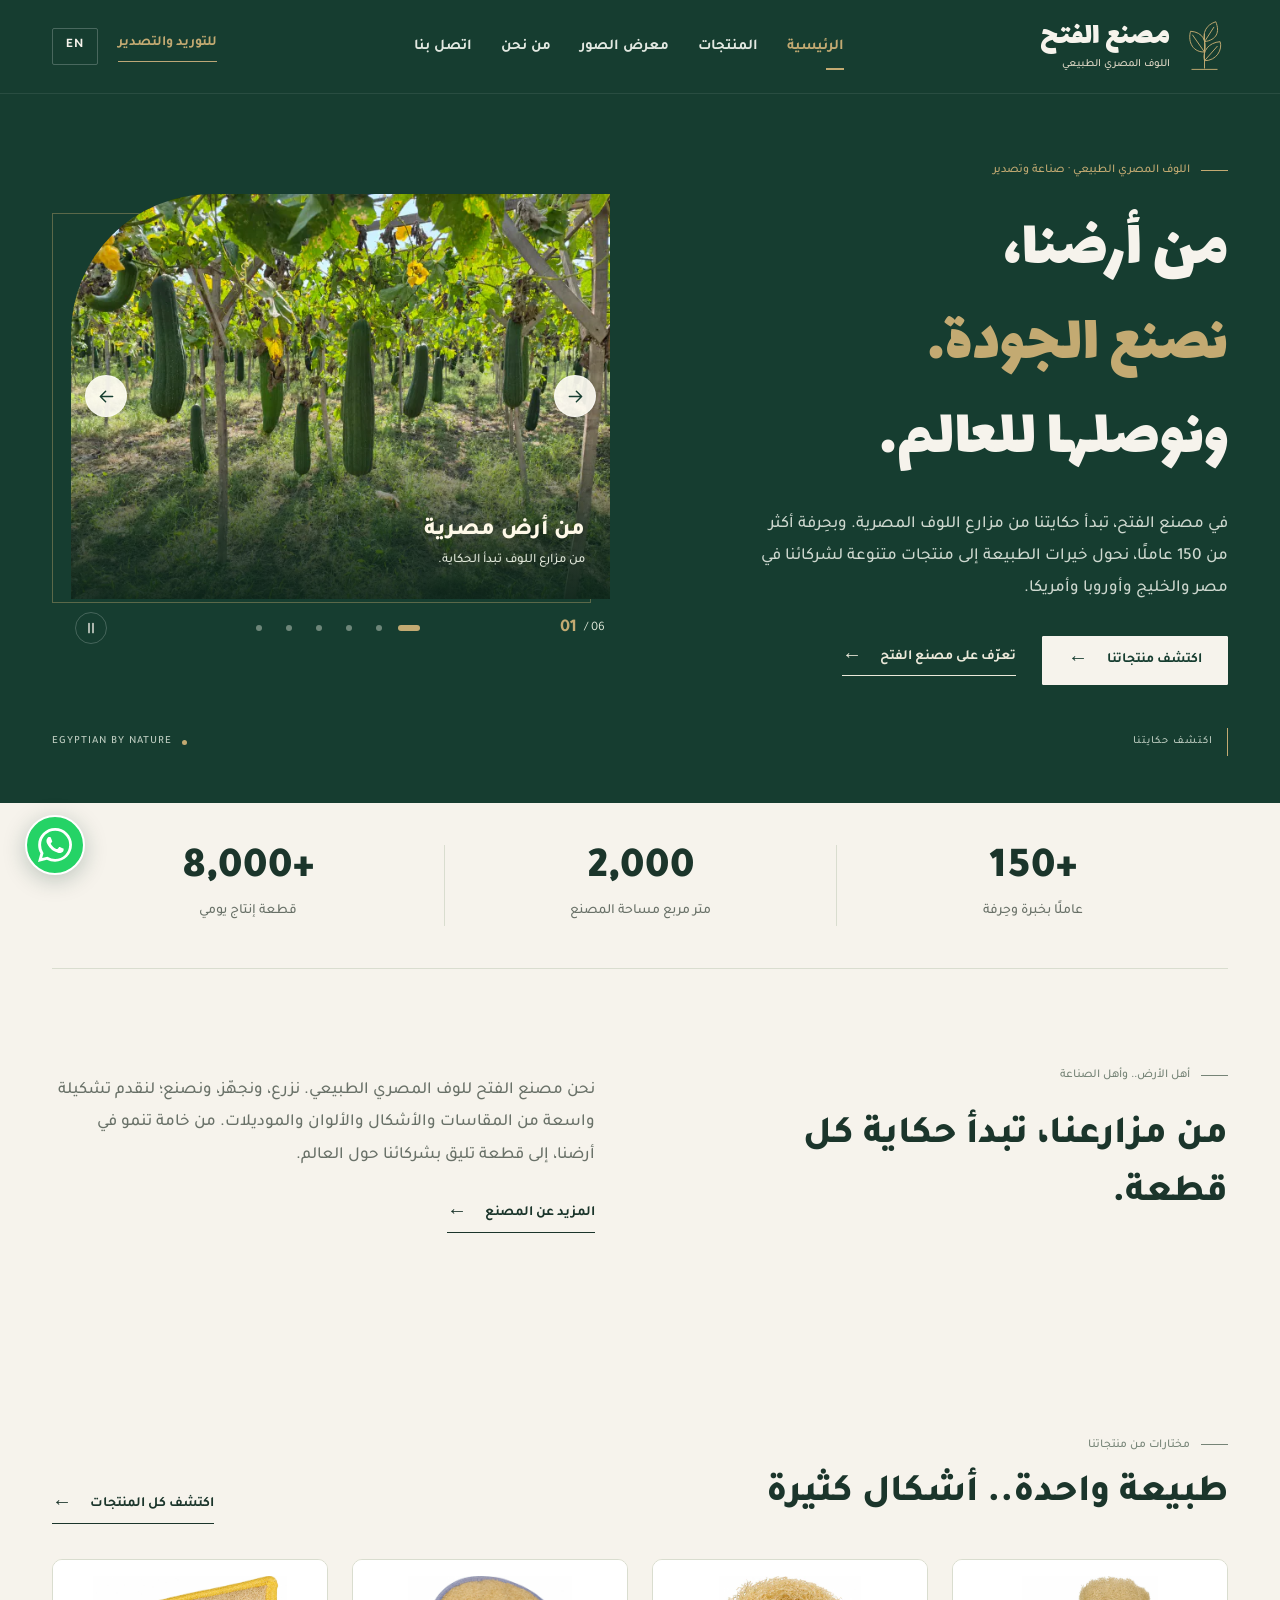
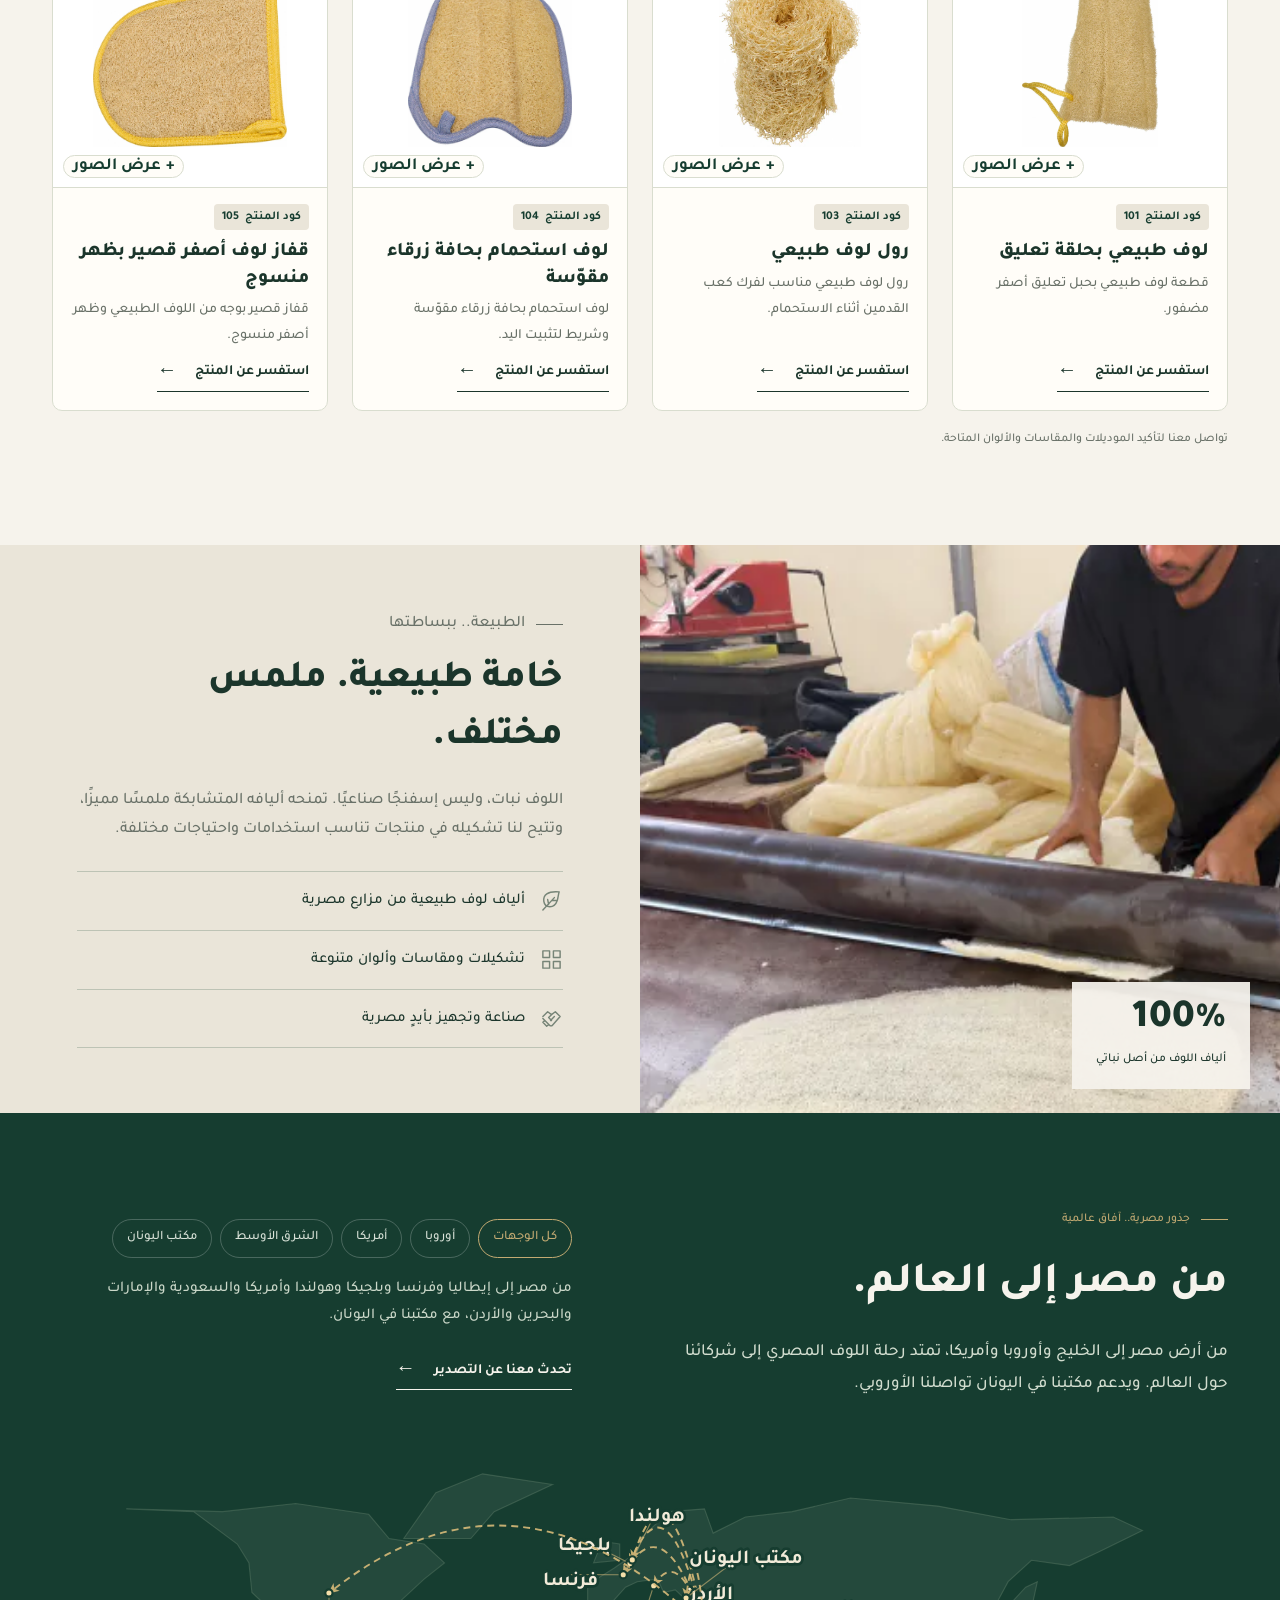
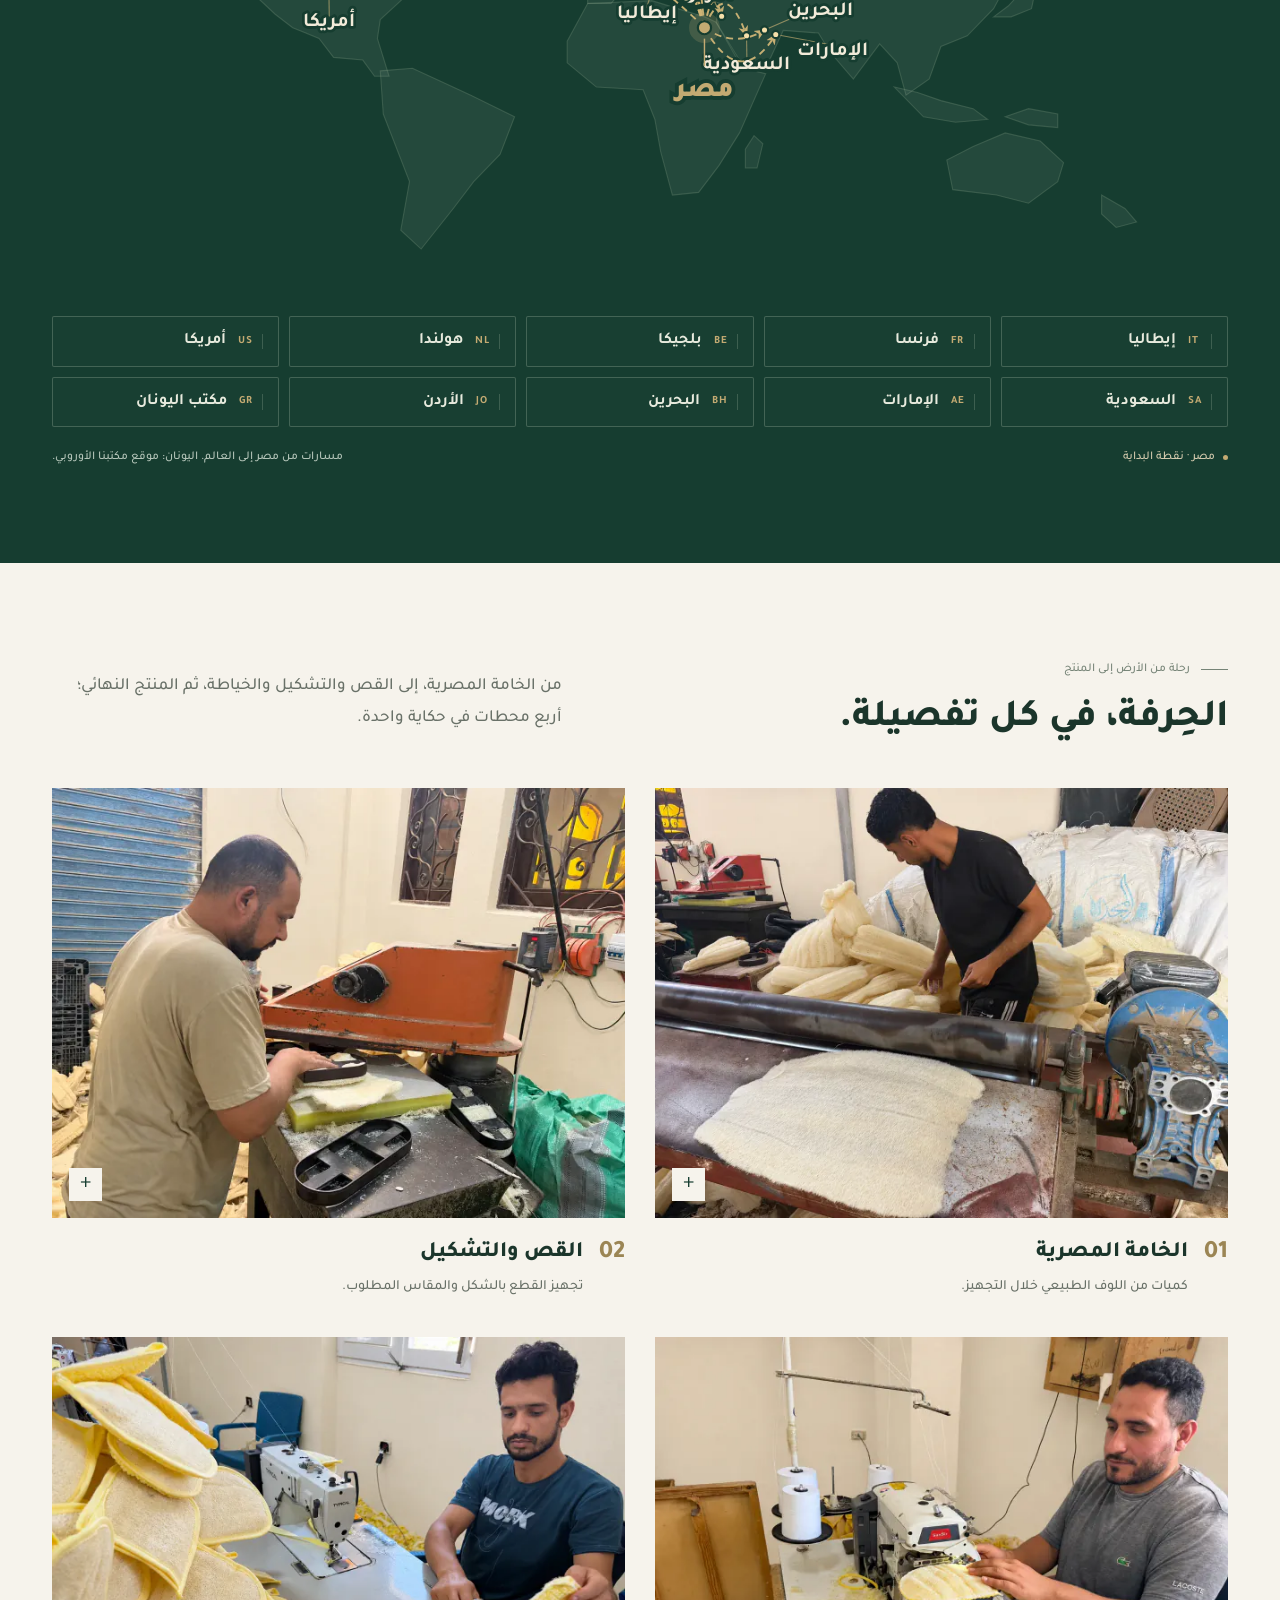
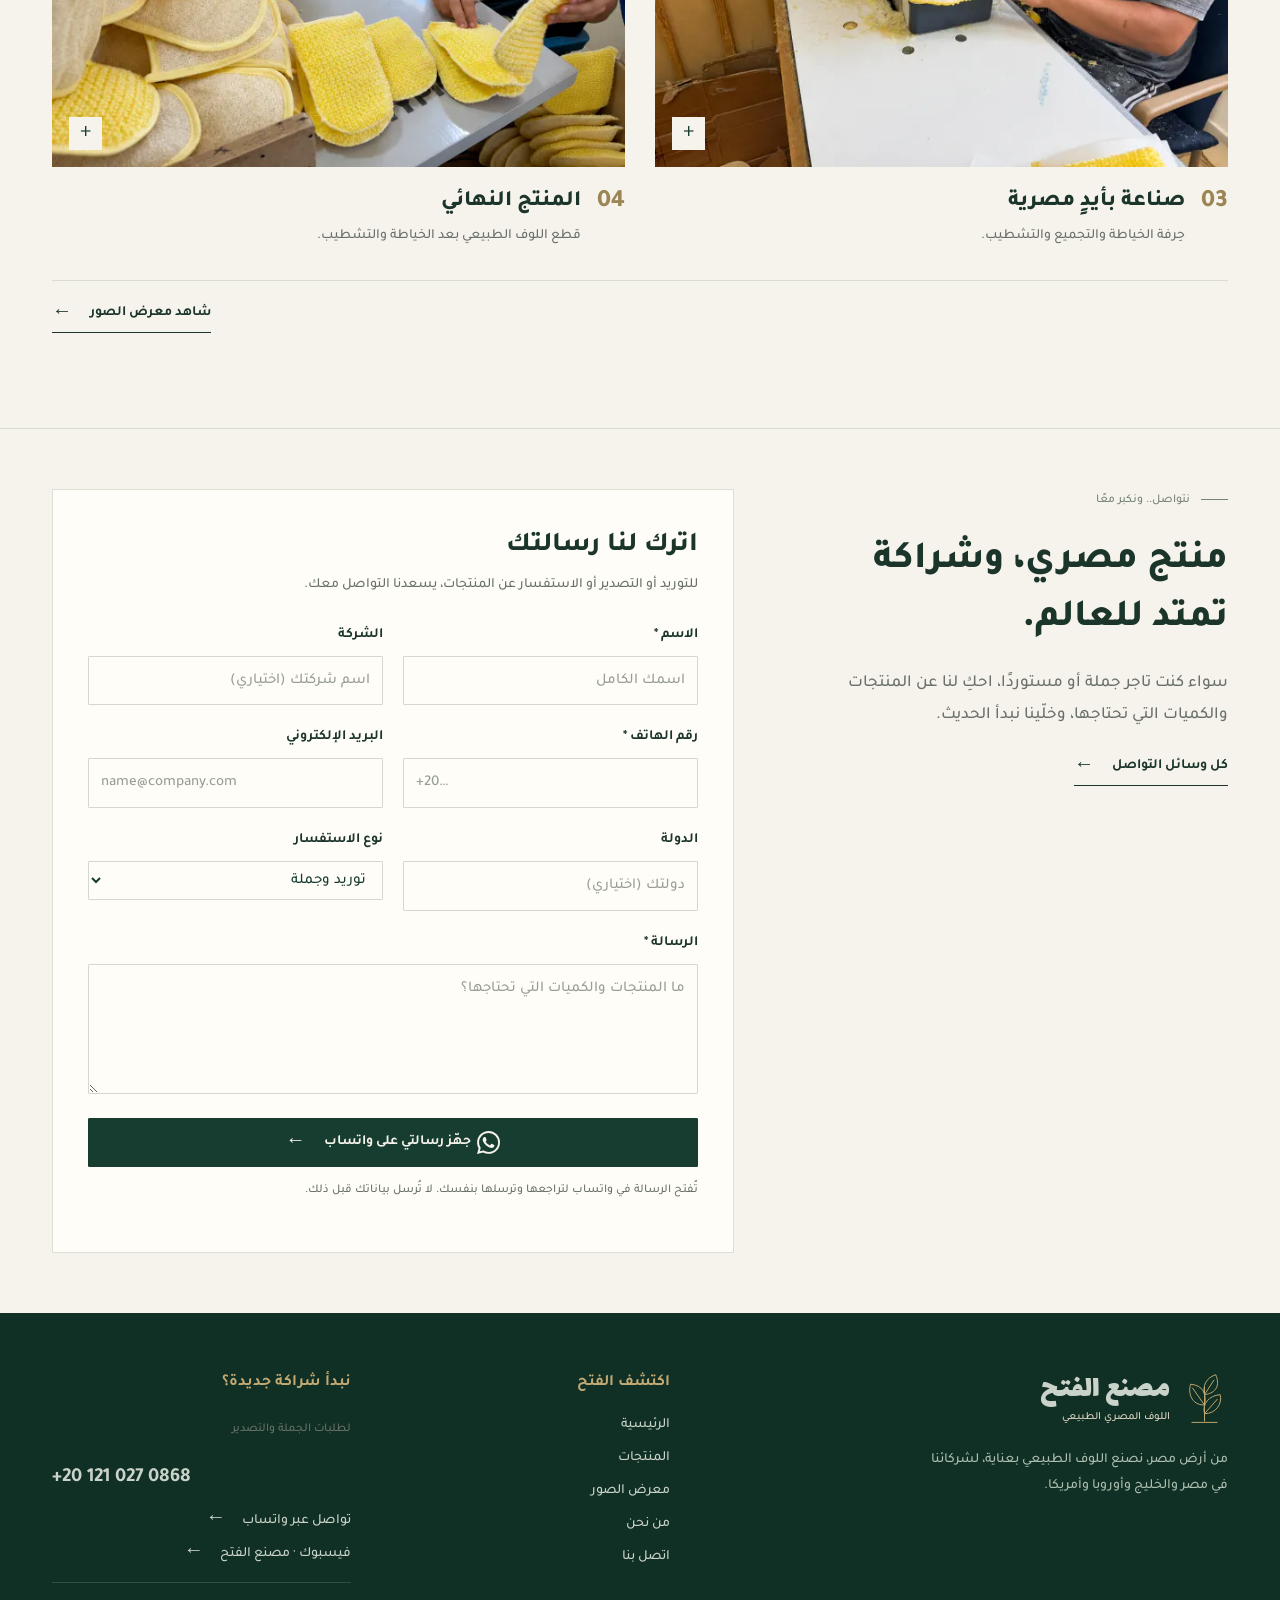
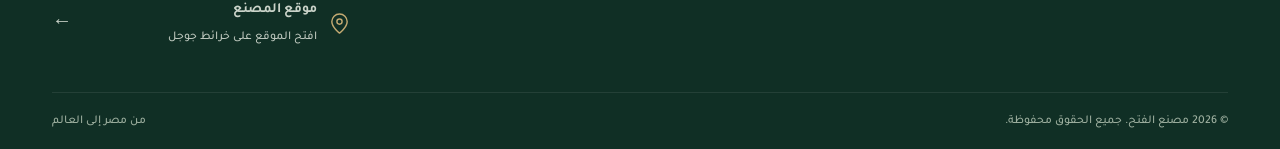
==== commit dd0815da: "Refine loofah catalogue models and add product-use photos" ====
--- a/ar/index.html
+++ b/ar/index.html
@@ -32,17 +32,6 @@
         <p>قطعة لوف طبيعي بحبل تعليق أصفر مضفور.</p>
         <a class="text-link" href="contact.html?product=101"><span>استفسر عن المنتج</span><span class="arrow" aria-hidden="true">←</span></a>
       </div>
-    </article><article class="product catalog-product reveal" data-category="mitts">
-      <button class="product-image catalog-photo" type="button" data-product="102" aria-haspopup="dialog" aria-label="عرض صور قفاز لوف مقوّس بحافة بيج، كود 102">
-        <img src="../assets/products/102-1.webp" alt="قفاز لوف مقوّس بحافة بيج" loading="lazy" decoding="async">
-        <span class="product-photo-action" aria-hidden="true"><span>+</span><span>عرض الصور</span></span>
-      </button>
-      <div class="product-details">
-        <div class="product-code"><span>كود المنتج</span> <bdi>102</bdi></div>
-        <h3>قفاز لوف مقوّس بحافة بيج</h3>
-        <p>قفاز استحمام بوجه من اللوف الطبيعي وحواف بيج مخيطة.</p>
-        <a class="text-link" href="contact.html?product=102"><span>استفسر عن المنتج</span><span class="arrow" aria-hidden="true">←</span></a>
-      </div>
     </article><article class="product catalog-product reveal" data-category="natural">
       <button class="product-image catalog-photo" type="button" data-product="103" aria-haspopup="dialog" aria-label="عرض صور رول لوف طبيعي، كود 103">
         <img src="../assets/products/103-1.webp" alt="رول لوف طبيعي" loading="lazy" decoding="async">
@@ -64,6 +53,17 @@
         <h3>لوف استحمام بحافة زرقاء مقوّسة</h3>
         <p>لوف استحمام بحافة زرقاء مقوّسة وشريط لتثبيت اليد.</p>
         <a class="text-link" href="contact.html?product=104"><span>استفسر عن المنتج</span><span class="arrow" aria-hidden="true">←</span></a>
+      </div>
+    </article><article class="product catalog-product reveal" data-category="mitts">
+      <button class="product-image catalog-photo" type="button" data-product="105" aria-haspopup="dialog" aria-label="عرض صور قفاز لوف أصفر قصير بظهر منسوج، كود 105">
+        <img src="../assets/products/105-1.webp?v=2" alt="قفاز لوف أصفر قصير بظهر منسوج" loading="lazy" decoding="async">
+        <span class="product-photo-action" aria-hidden="true"><span>+</span><span>عرض الصور</span></span>
+      </button>
+      <div class="product-details">
+        <div class="product-code"><span>كود المنتج</span> <bdi>105</bdi></div>
+        <h3>قفاز لوف أصفر قصير بظهر منسوج</h3>
+        <p>قفاز قصير بوجه من اللوف الطبيعي وظهر أصفر منسوج.</p>
+        <a class="text-link" href="contact.html?product=105"><span>استفسر عن المنتج</span><span class="arrow" aria-hidden="true">←</span></a>
       </div>
     </article></div>
       <p class="small-note">تواصل معنا لتأكيد الموديلات والمقاسات والألوان المتاحة.</p>
@@ -107,4 +107,4 @@
           <a class="button modal-enquiry" href="contact.html"><span>استفسر عن هذا المنتج</span><span class="arrow" aria-hidden="true">←</span></a>
         </div>
       </div>
-    </dialog><script type="application/json" id="product-data">[{"id": "101", "cat": "natural", "ar": "لوف طبيعي بحلقة تعليق", "en": "Natural loofah with a hanging loop", "desc_ar": "قطعة لوف طبيعي بحبل تعليق أصفر مضفور.", "desc_en": "Natural loofah with a braided yellow hanging cord.", "photos": [{"image": "products/101-1.webp", "ar": "واجهة اللوف مع حلقة التعليق", "en": "Front with hanging loop"}, {"image": "products/101-2.webp", "ar": "زاوية تُظهر المقطع والحبل المضفور", "en": "Angled view of the cut end and braided cord"}, {"image": "products/101-3.webp", "ar": "الوجه الآخر للوف", "en": "Opposite side of the loofah"}]}, {"id": "102", "cat": "mitts", "ar": "قفاز لوف مقوّس بحافة بيج", "en": "Beige arch-top loofah mitt", "desc_ar": "قفاز استحمام بوجه من اللوف الطبيعي وحواف بيج مخيطة.", "desc_en": "A bath mitt with a natural loofah face and stitched beige edging.", "photos": [{"image": "products/102-1.webp", "ar": "الوجه المصنوع من اللوف الطبيعي", "en": "Natural loofah face"}, {"image": "products/102-2.webp", "ar": "الوجه القماشي البيج", "en": "Beige fabric side"}, {"image": "products/102-3.webp", "ar": "الوجه القماشي من زاوية جانبية", "en": "Fabric side viewed from an angle"}]}, {"id": "103", "cat": "natural", "ar": "رول لوف طبيعي", "en": "Natural loofah roll", "desc_ar": "رول لوف طبيعي مناسب لفرك كعب القدمين أثناء الاستحمام.", "desc_en": "A natural loofah roll suitable for scrubbing the heels while bathing.", "photos": [{"image": "products/103-1.webp", "ar": "الرول في وضع رأسي", "en": "Upright view of the roll"}, {"image": "products/103-2.webp", "ar": "المقطع الدائري للألياف", "en": "Circular fibre cross-section"}, {"image": "products/103-3.webp", "ar": "الرول من الجانب", "en": "Side view of the roll"}]}, {"id": "104", "cat": "pads", "ar": "لوف استحمام بحافة زرقاء مقوّسة", "en": "Contoured blue-edged bath pad", "desc_ar": "لوف استحمام بحافة زرقاء مقوّسة وشريط لتثبيت اليد.", "desc_en": "Contoured loofah bath pad with blue edging and a hand strap.", "photos": [{"image": "products/104-1.webp", "ar": "وجه اللوف والحافة الزرقاء", "en": "Loofah face and blue edging"}, {"image": "products/104-2.webp", "ar": "الظهر الأزرق وشريط اليد", "en": "Blue fabric back and hand strap"}]}, {"id": "105", "cat": "mitts", "ar": "قفاز لوف أصفر بظهر منسوج", "en": "Yellow woven-back loofah mitt", "desc_ar": "قفاز استحمام يجمع بين وجه اللوف الطبيعي والظهر الأصفر المنسوج.", "desc_en": "Bath mitt with a natural loofah face and a yellow woven back.", "photos": [{"image": "products/105-1.webp", "ar": "وجه اللوف والظهر الأصفر", "en": "Loofah face and yellow woven back"}, {"image": "products/105-2.webp", "ar": "تفاصيل الحواف والنسيج الأصفر", "en": "Edging and yellow weave detail"}, {"image": "products/105-3.webp", "ar": "الوجهان من زاوية أخرى", "en": "Both sides from another angle"}]}, {"id": "106", "cat": "kitchen", "ar": "لوف مسطّح بحلقة قماش", "en": "Flat loofah pads with fabric loops", "desc_ar": "لوف طبيعي مسطّح بحلقة قماش، مناسب لغسل الأطباق والحلل ومواعين المطبخ.", "desc_en": "Flat natural loofah pads with fabric loops, suitable for washing dishes, pots and other kitchenware.", "photos": [{"image": "products/106-1.webp", "ar": "سطح اللوف وحلقات التعليق", "en": "Loofah surfaces and hanging loops"}, {"image": "products/106-2.webp", "ar": "القطع من الجانب", "en": "Side view of the pads"}]}, {"id": "107", "cat": "mitts", "ar": "قفاز لوف بيج بفتحة لليد", "en": "Beige loofah mitt with an open cuff", "desc_ar": "قفاز بيج بوجه من اللوف الطبيعي وظهر قماشي وفتحة لليد.", "desc_en": "Beige mitt with a loofah face, fabric back and open cuff.", "photos": [{"image": "products/107-1.webp", "ar": "الوجه الليفي والوجه القماشي", "en": "Loofah face and fabric side"}, {"image": "products/107-2.webp", "ar": "لقطة قريبة لفتحة اليد", "en": "Close-up of the open cuff"}]}, {"id": "108", "cat": "pads", "ar": "لوف استحمام بيضاوي وردي", "en": "Pink oval loofah bath pad", "desc_ar": "قطعة لوف بيضاوية بحواف وردية وشريط لليد وحلقة تعليق.", "desc_en": "Oval loofah pad with pink edging, a hand strap and a hanging loop.", "photos": [{"image": "products/108-1.webp", "ar": "وجه اللوف بالحافة الوردية", "en": "Loofah face with pink edging"}, {"image": "products/108-2.webp", "ar": "الظهر الوردي وشريط اليد", "en": "Pink fabric back and hand strap"}]}, {"id": "109", "cat": "back", "ar": "لوف ظهر أزرق بحبلين", "en": "Blue loofah back scrubber with cords", "desc_ar": "لوف ظهر طولي بحواف زرقاء وحبلين مضفورين.", "desc_en": "Long loofah back scrubber with blue edging and two braided cords.", "photos": [{"image": "products/109-1.webp", "ar": "وجه اللوف والحبلان الأزرقان", "en": "Loofah face with blue cords"}, {"image": "products/109-2.webp", "ar": "الظهر القماشي الأزرق", "en": "Blue fabric back"}]}, {"id": "110", "cat": "natural", "ar": "لوف أسطواني قصير بحبل أصفر", "en": "Compact loofah cylinder with yellow cord", "desc_ar": "قطعة لوف أسطوانية قصيرة بحبل تعليق أصفر.", "desc_en": "Compact natural loofah cylinder with a yellow hanging cord.", "photos": [{"image": "products/110-1.webp", "ar": "جانب اللوف وحبل التعليق", "en": "Side with yellow hanging cord"}, {"image": "products/110-2.webp", "ar": "المقطع الليفي وحلقة التعليق", "en": "Fibre cross-section and hanging loop"}]}, {"id": "111", "cat": "pads", "ar": "لوف استحمام بيضاوي أصفر", "en": "Yellow oval loofah bath pad", "desc_ar": "قطعة لوف بيضاوية بحواف صفراء وظهر منسوج مع شريط لليد.", "desc_en": "Oval loofah pad with yellow edging, a woven back and a hand strap.", "photos": [{"image": "products/111-1.webp", "ar": "وجه اللوف وحلقة التعليق", "en": "Loofah face and hanging loop"}, {"image": "products/111-2.webp", "ar": "الظهر الأصفر وشريط اليد", "en": "Yellow woven back and hand strap"}]}, {"id": "112", "cat": "back", "ar": "لوف ظهر أصفر بحبلين", "en": "Yellow loofah back scrubber with cords", "desc_ar": "لوف ظهر طولي بوجه ليفي وظهر أصفر منسوج وحبلين.", "desc_en": "Long back scrubber with a loofah face, yellow woven back and two cords.", "photos": [{"image": "products/112-1.webp", "ar": "وجه اللوف والحبلان الأصفران", "en": "Loofah face with yellow cords"}, {"image": "products/112-2.webp", "ar": "الظهر الأصفر المنسوج", "en": "Yellow woven back"}]}, {"id": "113", "cat": "back", "ar": "لوف ظهر أزرق بحافة مستديرة", "en": "Rounded blue-edged back scrubber", "desc_ar": "قطعة طولية بحافة زرقاء وظهر قماشي. الصور تُظهر التشطيب الجانبي والظهر.", "desc_en": "Long scrubber with blue edging and a fabric back, shown from the side and rear.", "photos": [{"image": "products/113-1.webp", "ar": "الزاوية الجانبية والحافة الزرقاء", "en": "Side profile and blue edging"}, {"image": "products/113-2.webp", "ar": "الظهر القماشي المستدير", "en": "Rounded blue fabric back"}]}, {"id": "114", "cat": "mitts", "ar": "قفاز لوف مقوّس بحافة صفراء", "en": "Yellow-edged arch-top loofah mitt", "desc_ar": "قفاز استحمام مقوّس بوجه من اللوف الطبيعي وحواف صفراء مخيطة.", "desc_en": "Arch-top natural loofah mitt with stitched yellow edging.", "photos": [{"image": "products/114-1.webp", "ar": "وجه اللوف والحافة الصفراء", "en": "Loofah face and yellow edging"}, {"image": "products/114-2.webp", "ar": "تفاصيل فتحة اليد والحافة", "en": "Open cuff and edging detail"}]}, {"id": "115", "cat": "mitts", "ar": "قفاز لوف بإبهام وحافة زرقاء", "en": "Blue-edged thumb loofah mitt", "desc_ar": "قفاز استحمام بتصميم للإبهام، مع وجه من اللوف وظهر أزرق قماشي.", "desc_en": "Thumb-shaped bath mitt with a loofah face and blue fabric back.", "photos": [{"image": "products/115-1.webp", "ar": "الوجه الليفي وتصميم الإبهام", "en": "Loofah face and thumb shape"}, {"image": "products/115-2.webp", "ar": "الظهر القماشي الأزرق", "en": "Blue fabric side"}]}, {"id": "116", "cat": "pads", "ar": "لوف استحمام أزرق بمقبض", "en": "Blue loofah paddle scrubber", "desc_ar": "لوف استحمام على شكل مضرب بمقبض وحافة زرقاء.", "desc_en": "Paddle-shaped bath scrubber with a loofah face, handle and blue edging.", "photos": [{"image": "products/116-1.webp", "ar": "وجه اللوف والمقبض", "en": "Loofah face and handle"}, {"image": "products/116-2.webp", "ar": "الوجه القماشي الخلفي", "en": "Fabric back of the paddle"}]}, {"id": "117", "cat": "back", "ar": "حزام لوف للظهر بمقبضين", "en": "Beige loofah back-scrubbing belt", "desc_ar": "حزام لوف طويل للظهر بحواف بيج ومقبضين.", "desc_en": "Long loofah back-scrubbing belt with beige edging and two handles.", "photos": [{"image": "products/117-1.webp", "ar": "وجه اللوف والمقابض", "en": "Loofah face and handles"}, {"image": "products/117-2.webp", "ar": "الحزام مفرودًا من جهة القماش", "en": "Extended belt showing the fabric side"}, {"image": "products/117-3.webp", "ar": "الحزام مطويًا وتفاصيل المقابض", "en": "Folded belt and handle detail"}]}, {"id": "118", "cat": "natural", "ar": "لوف طبيعي طويل بحلقة تعليق", "en": "Long natural loofah with a hanging loop", "desc_ar": "لوف طبيعي طويل بحبل تعليق أصفر مضفور.", "desc_en": "Long natural loofah with a braided yellow hanging cord.", "photos": [{"image": "products/118-1.webp", "ar": "اللوف الطويل من الأمام", "en": "Front view of the long loofah"}, {"image": "products/118-2.webp", "ar": "اللوف من الجانب وحبل التعليق", "en": "Side view with the hanging cord"}, {"image": "products/118-3.webp", "ar": "لقطة قريبة للألياف والحبل الأصفر", "en": "Close-up of the fibres and yellow cord"}]}]</script><script type="application/json" id="destination-data">[{"id": "italy", "ar": "إيطاليا", "en": "Italy", "code": "IT", "region": "europe", "lon": 12.6, "lat": 42.5, "label": [526, 173], "bend": -38}, {"id": "france", "ar": "فرنسا", "en": "France", "code": "FR", "region": "europe", "lon": 2.2, "lat": 46.6, "label": [457, 143], "bend": -68}, {"id": "belgium", "ar": "بلجيكا", "en": "Belgium", "code": "BE", "region": "europe", "lon": 4.5, "lat": 50.8, "label": [470, 112], "bend": -87}, {"id": "netherlands", "ar": "هولندا", "en": "Netherlands", "code": "NL", "region": "europe", "lon": 5.3, "lat": 52.1, "label": [535, 85], "bend": -106}, {"id": "usa", "ar": "أمريكا", "en": "United States", "code": "US", "region": "america", "lon": -98.6, "lat": 39.8, "label": [238, 181], "bend": -156}, {"id": "saudi", "ar": "السعودية", "en": "Saudi Arabia", "code": "SA", "region": "middleeast", "lon": 44.4, "lat": 24.0, "label": [617, 220], "bend": -47}, {"id": "uae", "ar": "الإمارات", "en": "UAE", "code": "AE", "region": "middleeast", "lon": 54.4, "lat": 24.45, "label": [695, 207], "bend": 58}, {"id": "bahrain", "ar": "البحرين", "en": "Bahrain", "code": "BH", "region": "middleeast", "lon": 50.55, "lat": 26.1, "label": [684, 171], "bend": 19}, {"id": "jordan", "ar": "الأردن", "en": "Jordan", "code": "JO", "region": "middleeast", "lon": 35.9, "lat": 31.2, "label": [582, 156], "bend": -32}, {"id": "greece", "ar": "مكتب اليونان", "en": "Greece office", "code": "GR", "region": "greece", "lon": 23.7, "lat": 37.98, "label": [616, 123], "bend": -69}]</script></body></html>+    </dialog><script type="application/json" id="product-data">[{"id": "101", "cat": "natural", "ar": "لوف طبيعي بحلقة تعليق", "en": "Natural loofah with a hanging loop", "desc_ar": "قطعة لوف طبيعي بحبل تعليق أصفر مضفور.", "desc_en": "Natural loofah with a braided yellow hanging cord.", "photos": [{"image": "products/101-1.webp", "ar": "واجهة اللوف مع حلقة التعليق", "en": "Front with hanging loop"}, {"image": "products/101-2.webp", "ar": "زاوية تُظهر المقطع والحبل المضفور", "en": "Angled view of the cut end and braided cord"}, {"image": "products/101-3.webp", "ar": "الوجه الآخر للوف", "en": "Opposite side of the loofah"}]}, {"id": "103", "cat": "natural", "ar": "رول لوف طبيعي", "en": "Natural loofah roll", "desc_ar": "رول لوف طبيعي مناسب لفرك كعب القدمين أثناء الاستحمام.", "desc_en": "A natural loofah roll suitable for scrubbing the heels while bathing.", "photos": [{"image": "products/103-1.webp", "ar": "الرول في وضع رأسي", "en": "Upright view of the roll"}, {"image": "products/103-2.webp", "ar": "المقطع الدائري للألياف", "en": "Circular fibre cross-section"}, {"image": "products/103-3.webp", "ar": "الرول من الجانب", "en": "Side view of the roll"}, {"image": "products/103-4.webp", "ar": "استخدام رول اللوف الطبيعي على كعب القدم", "en": "Using the natural loofah roll on a heel"}]}, {"id": "104", "cat": "pads", "ar": "لوف استحمام بحافة زرقاء مقوّسة", "en": "Contoured blue-edged bath pad", "desc_ar": "لوف استحمام بحافة زرقاء مقوّسة وشريط لتثبيت اليد.", "desc_en": "Contoured loofah bath pad with blue edging and a hand strap.", "photos": [{"image": "products/104-1.webp", "ar": "وجه اللوف والحافة الزرقاء", "en": "Loofah face and blue edging"}, {"image": "products/104-2.webp", "ar": "الظهر الأزرق وشريط اليد", "en": "Blue fabric back and hand strap"}]}, {"id": "105", "cat": "mitts", "ar": "قفاز لوف أصفر قصير بظهر منسوج", "en": "Short yellow woven-back loofah mitt", "desc_ar": "قفاز قصير بوجه من اللوف الطبيعي وظهر أصفر منسوج.", "desc_en": "Short bath mitt with a natural loofah face and a yellow woven back.", "photos": [{"image": "products/105-1.webp?v=2", "ar": "وجه اللوف للقفاز الأصفر القصير", "en": "Natural loofah face of the short yellow mitt"}, {"image": "products/105-2.webp?v=2", "ar": "الظهر الأصفر المنسوج للقفاز القصير", "en": "Yellow woven back of the short mitt"}]}, {"id": "106", "cat": "kitchen", "ar": "لوف مسطّح بحلقة قماش", "en": "Flat loofah pads with fabric loops", "desc_ar": "لوف طبيعي مسطّح بحلقة قماش، مناسب لغسل الأطباق والحلل ومواعين المطبخ.", "desc_en": "Flat natural loofah pads with fabric loops, suitable for washing dishes, pots and other kitchenware.", "photos": [{"image": "products/106-1.webp", "ar": "سطح اللوف وحلقات التعليق", "en": "Loofah surfaces and hanging loops"}, {"image": "products/106-2.webp", "ar": "القطع من الجانب", "en": "Side view of the pads"}, {"image": "products/106-3.webp", "ar": "غسل حلة باللوف المسطّح بجانب الأطباق", "en": "Washing a pot with the flat loofah pad beside the dishes"}]}, {"id": "107", "cat": "mitts", "ar": "قفاز لوف بيج بفتحة لليد", "en": "Beige loofah mitt with an open cuff", "desc_ar": "قفاز بيج بوجه من اللوف الطبيعي وظهر قماشي وفتحة لليد.", "desc_en": "Beige mitt with a loofah face, fabric back and open cuff.", "photos": [{"image": "products/107-1.webp", "ar": "الوجه الليفي والوجه القماشي", "en": "Loofah face and fabric side"}, {"image": "products/107-2.webp", "ar": "لقطة قريبة لفتحة اليد", "en": "Close-up of the open cuff"}]}, {"id": "108", "cat": "pads", "ar": "لوف استحمام بيضاوي وردي", "en": "Pink oval loofah bath pad", "desc_ar": "قطعة لوف بيضاوية بحواف وردية وشريط لليد وحلقة تعليق.", "desc_en": "Oval loofah pad with pink edging, a hand strap and a hanging loop.", "photos": [{"image": "products/108-1.webp", "ar": "وجه اللوف بالحافة الوردية", "en": "Loofah face with pink edging"}, {"image": "products/108-2.webp", "ar": "الظهر الوردي وشريط اليد", "en": "Pink fabric back and hand strap"}]}, {"id": "109", "cat": "back", "ar": "لوف ظهر أزرق بحبلين", "en": "Blue loofah back scrubber with cords", "desc_ar": "لوف ظهر طولي بحواف زرقاء وحبلين مضفورين.", "desc_en": "Long loofah back scrubber with blue edging and two braided cords.", "photos": [{"image": "products/109-1.webp", "ar": "وجه اللوف والحبلان الأزرقان", "en": "Loofah face with blue cords"}, {"image": "products/109-2.webp", "ar": "الظهر القماشي الأزرق", "en": "Blue fabric back"}]}, {"id": "110", "cat": "natural", "ar": "لوف أسطواني قصير", "en": "Compact loofah cylinder", "desc_ar": "قطعة لوف طبيعية قصيرة بشكل أسطواني.", "desc_en": "A compact, cylindrical piece of natural loofah.", "photos": [{"image": "products/110-1.webp?v=2", "ar": "جانب اللوف الأسطواني القصير", "en": "Side of the compact loofah cylinder"}, {"image": "products/110-2.webp?v=2", "ar": "المقطع الليفي للوف الأسطواني القصير", "en": "Fibre cross-section of the compact loofah cylinder"}]}, {"id": "111", "cat": "pads", "ar": "لوف استحمام بيضاوي أصفر", "en": "Yellow oval loofah bath pad", "desc_ar": "قطعة لوف بيضاوية بحواف صفراء وظهر منسوج مع شريط لليد.", "desc_en": "Oval loofah pad with yellow edging, a woven back and a hand strap.", "photos": [{"image": "products/111-1.webp", "ar": "وجه اللوف وحلقة التعليق", "en": "Loofah face and hanging loop"}, {"image": "products/111-2.webp", "ar": "الظهر الأصفر وشريط اليد", "en": "Yellow woven back and hand strap"}]}, {"id": "112", "cat": "back", "ar": "لوف ظهر أصفر بحبلين", "en": "Yellow loofah back scrubber with cords", "desc_ar": "لوف ظهر طولي بوجه ليفي وظهر أصفر منسوج وحبلين.", "desc_en": "Long back scrubber with a loofah face, yellow woven back and two cords.", "photos": [{"image": "products/112-1.webp", "ar": "وجه اللوف والحبلان الأصفران", "en": "Loofah face with yellow cords"}, {"image": "products/112-2.webp", "ar": "الظهر الأصفر المنسوج", "en": "Yellow woven back"}]}, {"id": "113", "cat": "back", "ar": "لوف ظهر أزرق بحافة مستديرة", "en": "Rounded blue-edged back scrubber", "desc_ar": "قطعة طولية بحافة زرقاء وظهر قماشي. الصور تُظهر التشطيب الجانبي والظهر.", "desc_en": "Long scrubber with blue edging and a fabric back, shown from the side and rear.", "photos": [{"image": "products/113-1.webp", "ar": "الزاوية الجانبية والحافة الزرقاء", "en": "Side profile and blue edging"}, {"image": "products/113-2.webp", "ar": "الظهر القماشي المستدير", "en": "Rounded blue fabric back"}]}, {"id": "114", "cat": "mitts", "ar": "قفاز لوف مقوّس بحافة صفراء", "en": "Yellow-edged arch-top loofah mitt", "desc_ar": "قفاز استحمام مقوّس بوجه من اللوف الطبيعي وحواف صفراء مخيطة.", "desc_en": "Arch-top natural loofah mitt with stitched yellow edging.", "photos": [{"image": "products/114-1.webp", "ar": "وجه اللوف والحافة الصفراء", "en": "Loofah face and yellow edging"}, {"image": "products/114-2.webp", "ar": "تفاصيل فتحة اليد والحافة", "en": "Open cuff and edging detail"}]}, {"id": "115", "cat": "mitts", "ar": "قفاز لوف بإبهام وحافة زرقاء", "en": "Blue-edged thumb loofah mitt", "desc_ar": "قفاز استحمام بتصميم للإبهام، مع وجه من اللوف وظهر أزرق قماشي.", "desc_en": "Thumb-shaped bath mitt with a loofah face and blue fabric back.", "photos": [{"image": "products/115-1.webp", "ar": "الوجه الليفي وتصميم الإبهام", "en": "Loofah face and thumb shape"}, {"image": "products/115-2.webp", "ar": "الظهر القماشي الأزرق", "en": "Blue fabric side"}]}, {"id": "116", "cat": "pads", "ar": "لوف استحمام أزرق بمقبض", "en": "Blue loofah paddle scrubber", "desc_ar": "لوف استحمام على شكل مضرب بمقبض وحافة زرقاء.", "desc_en": "Paddle-shaped bath scrubber with a loofah face, handle and blue edging.", "photos": [{"image": "products/116-1.webp", "ar": "وجه اللوف والمقبض", "en": "Loofah face and handle"}, {"image": "products/116-2.webp", "ar": "الوجه القماشي الخلفي", "en": "Fabric back of the paddle"}]}, {"id": "117", "cat": "back", "ar": "حزام لوف للظهر بمقبضين", "en": "Beige loofah back-scrubbing belt", "desc_ar": "حزام لوف طويل للظهر بحواف بيج ومقبضين.", "desc_en": "Long loofah back-scrubbing belt with beige edging and two handles.", "photos": [{"image": "products/117-1.webp", "ar": "وجه اللوف والمقابض", "en": "Loofah face and handles"}, {"image": "products/117-2.webp", "ar": "الحزام مفرودًا من جهة القماش", "en": "Extended belt showing the fabric side"}, {"image": "products/117-3.webp", "ar": "الحزام مطويًا وتفاصيل المقابض", "en": "Folded belt and handle detail"}]}, {"id": "118", "cat": "natural", "ar": "لوف طبيعي طويل بحلقة تعليق", "en": "Long natural loofah with a hanging loop", "desc_ar": "لوف طبيعي طويل بحبل تعليق أصفر مضفور.", "desc_en": "Long natural loofah with a braided yellow hanging cord.", "photos": [{"image": "products/118-1.webp", "ar": "اللوف الطويل من الأمام", "en": "Front view of the long loofah"}, {"image": "products/118-2.webp", "ar": "اللوف من الجانب وحبل التعليق", "en": "Side view with the hanging cord"}, {"image": "products/118-3.webp", "ar": "لقطة قريبة للألياف والحبل الأصفر", "en": "Close-up of the fibres and yellow cord"}]}, {"id": "119", "cat": "mitts", "ar": "قفاز لوف أصفر بامتداد عند المعصم", "en": "Yellow loofah mitt with an extended cuff", "desc_ar": "قفاز بوجه من اللوف الطبيعي وظهر أصفر منسوج يمتد عند المعصم.", "desc_en": "Bath mitt with a natural loofah face and yellow woven back extending to the wrist.", "photos": [{"image": "products/119-1.webp", "ar": "وجه اللوف مع امتداد القماش الأصفر عند المعصم", "en": "Loofah face and extended yellow cuff"}, {"image": "products/119-2.webp", "ar": "الظهر الأصفر المنسوج للقفاز الطويل", "en": "Yellow woven back of the extended-cuff mitt"}]}]</script><script type="application/json" id="destination-data">[{"id": "italy", "ar": "إيطاليا", "en": "Italy", "code": "IT", "region": "europe", "lon": 12.6, "lat": 42.5, "label": [526, 173], "bend": -38}, {"id": "france", "ar": "فرنسا", "en": "France", "code": "FR", "region": "europe", "lon": 2.2, "lat": 46.6, "label": [457, 143], "bend": -68}, {"id": "belgium", "ar": "بلجيكا", "en": "Belgium", "code": "BE", "region": "europe", "lon": 4.5, "lat": 50.8, "label": [470, 112], "bend": -87}, {"id": "netherlands", "ar": "هولندا", "en": "Netherlands", "code": "NL", "region": "europe", "lon": 5.3, "lat": 52.1, "label": [535, 85], "bend": -106}, {"id": "usa", "ar": "أمريكا", "en": "United States", "code": "US", "region": "america", "lon": -98.6, "lat": 39.8, "label": [238, 181], "bend": -156}, {"id": "saudi", "ar": "السعودية", "en": "Saudi Arabia", "code": "SA", "region": "middleeast", "lon": 44.4, "lat": 24.0, "label": [617, 220], "bend": -47}, {"id": "uae", "ar": "الإمارات", "en": "UAE", "code": "AE", "region": "middleeast", "lon": 54.4, "lat": 24.45, "label": [695, 207], "bend": 58}, {"id": "bahrain", "ar": "البحرين", "en": "Bahrain", "code": "BH", "region": "middleeast", "lon": 50.55, "lat": 26.1, "label": [684, 171], "bend": 19}, {"id": "jordan", "ar": "الأردن", "en": "Jordan", "code": "JO", "region": "middleeast", "lon": 35.9, "lat": 31.2, "label": [582, 156], "bend": -32}, {"id": "greece", "ar": "مكتب اليونان", "en": "Greece office", "code": "GR", "region": "greece", "lon": 23.7, "lat": 37.98, "label": [616, 123], "bend": -69}]</script></body></html>
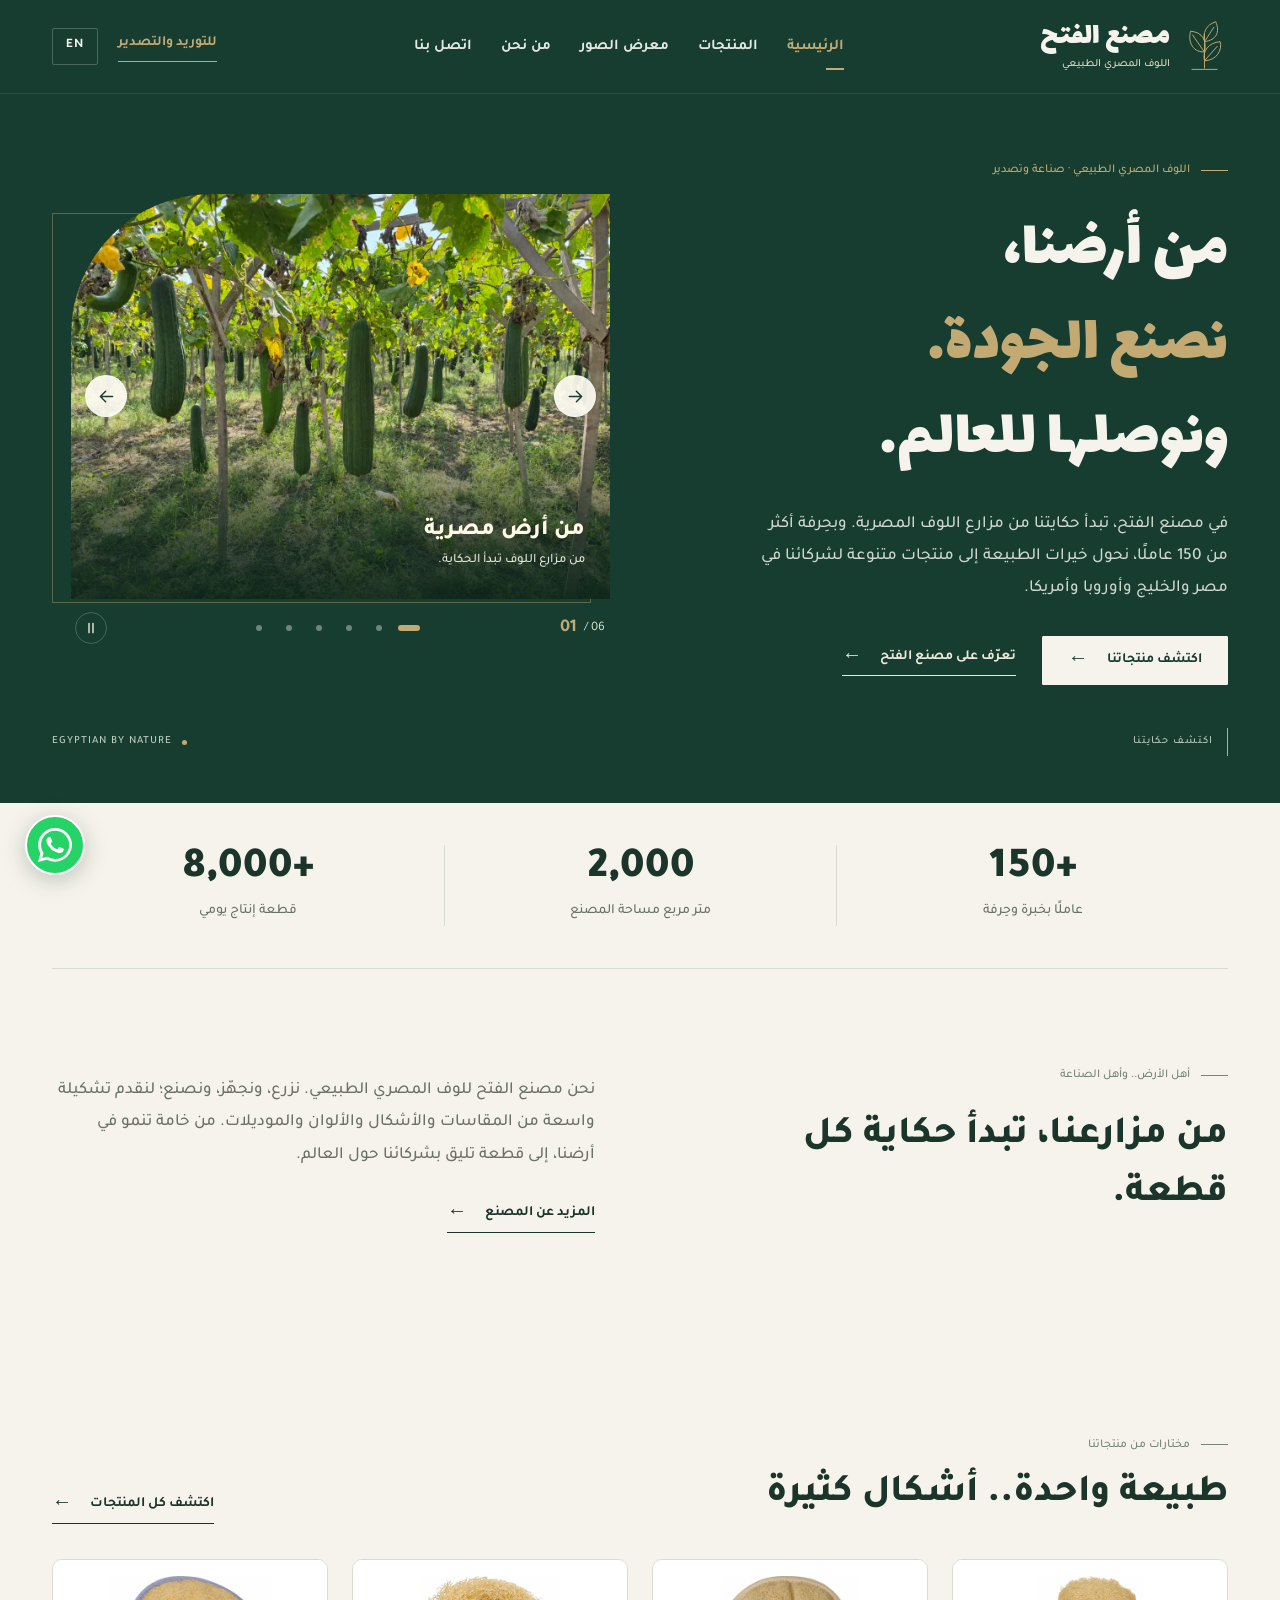
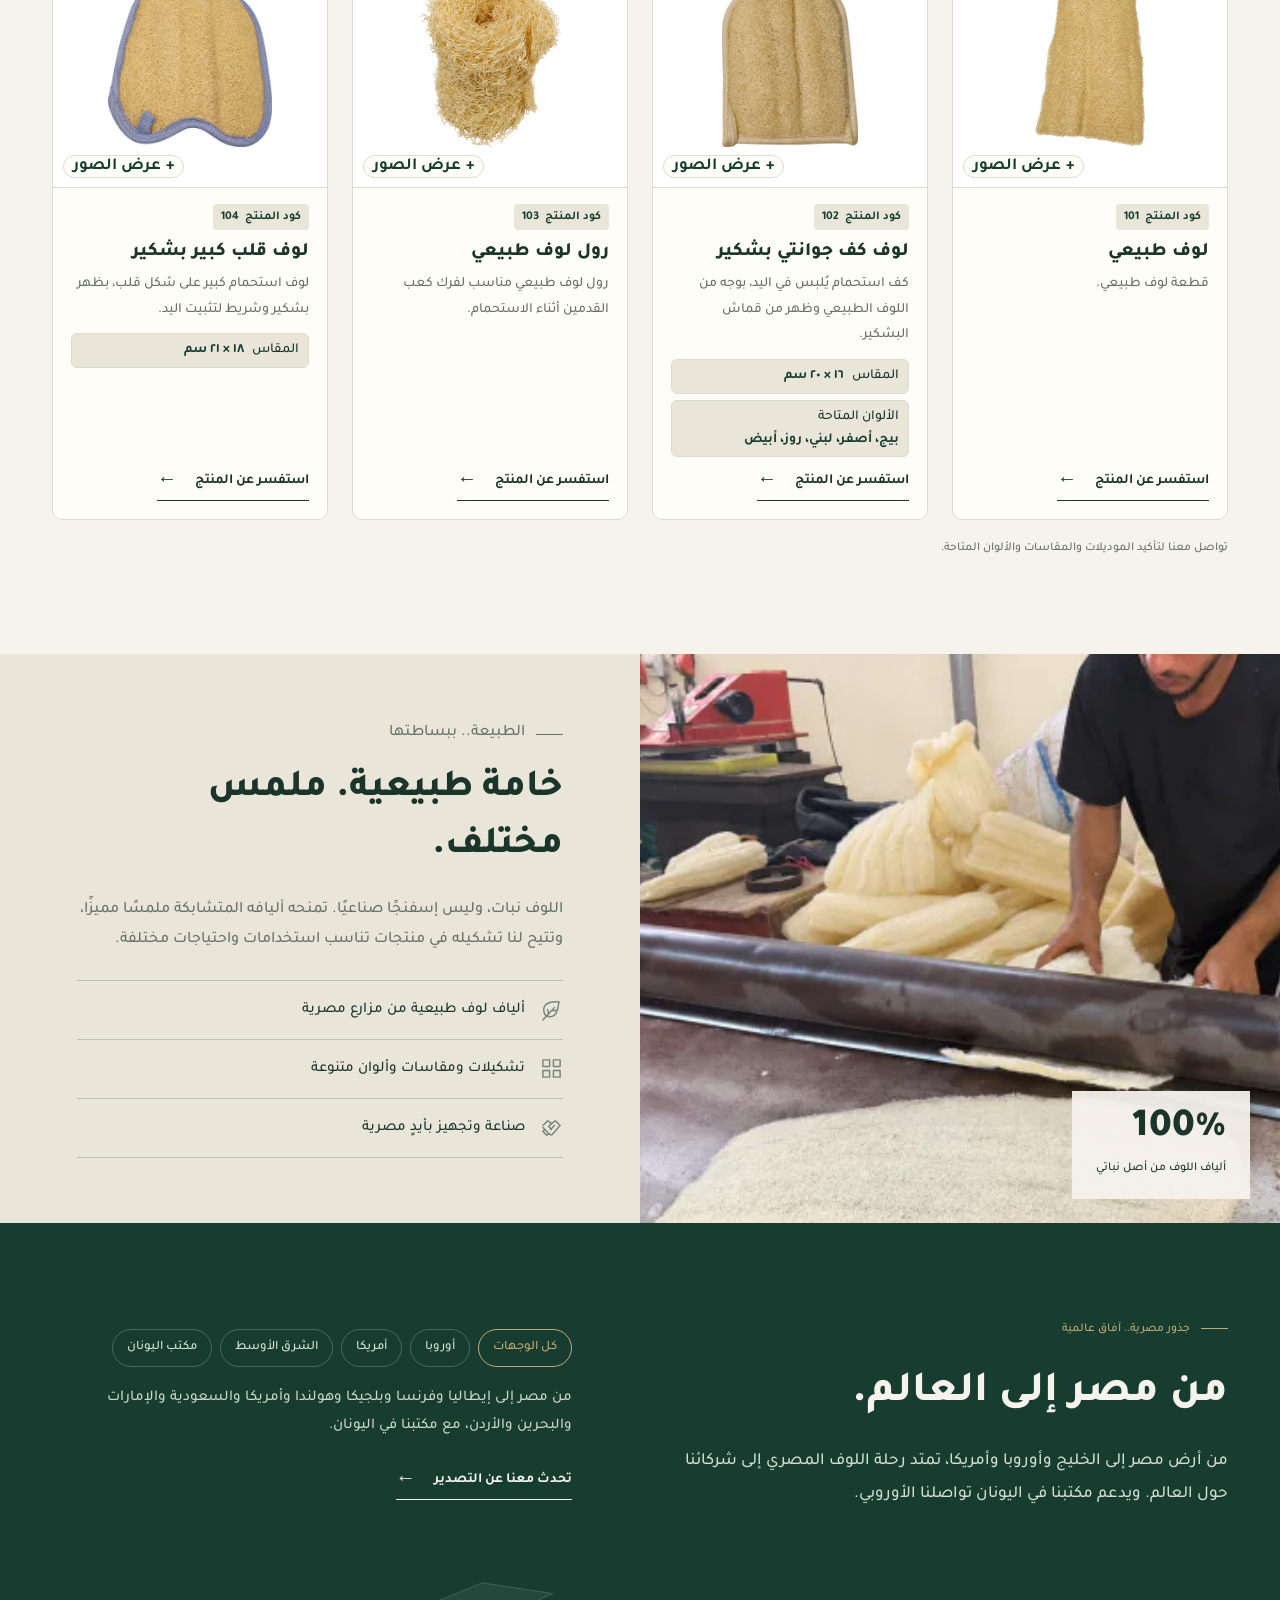
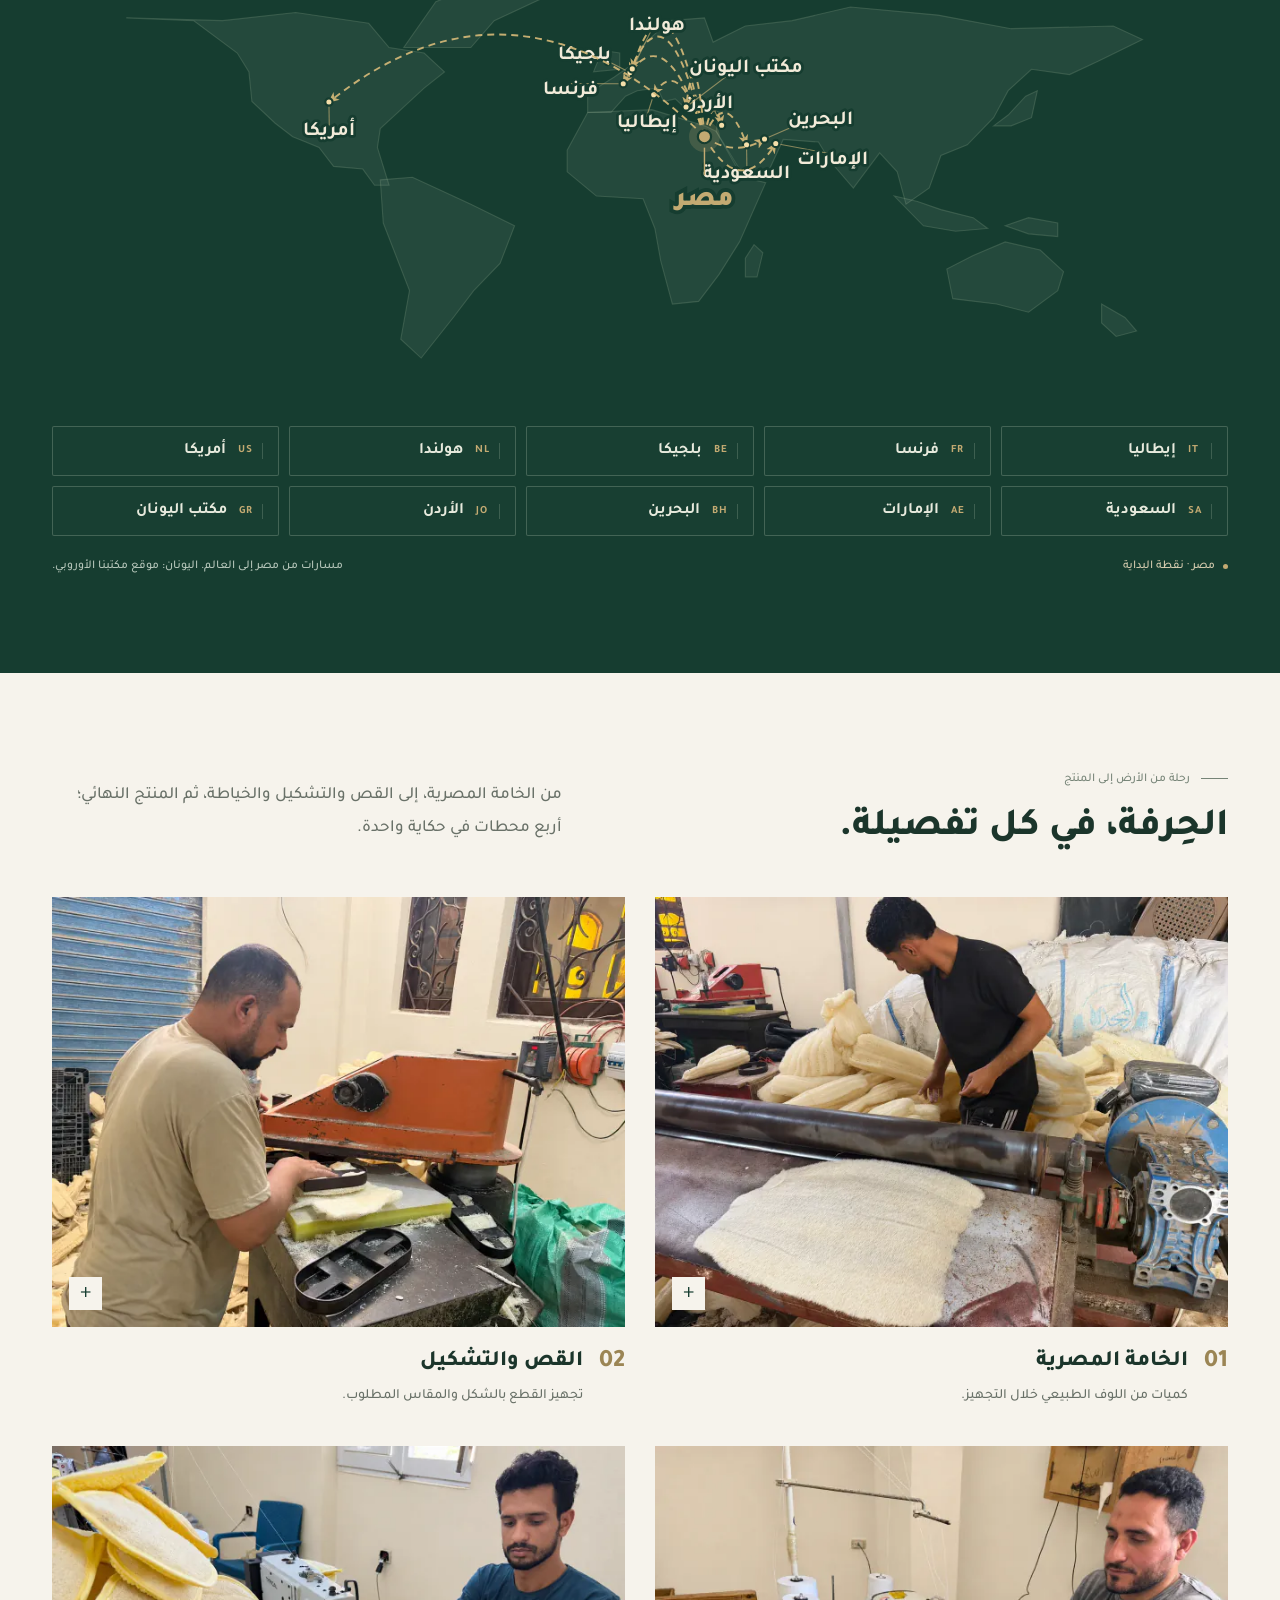
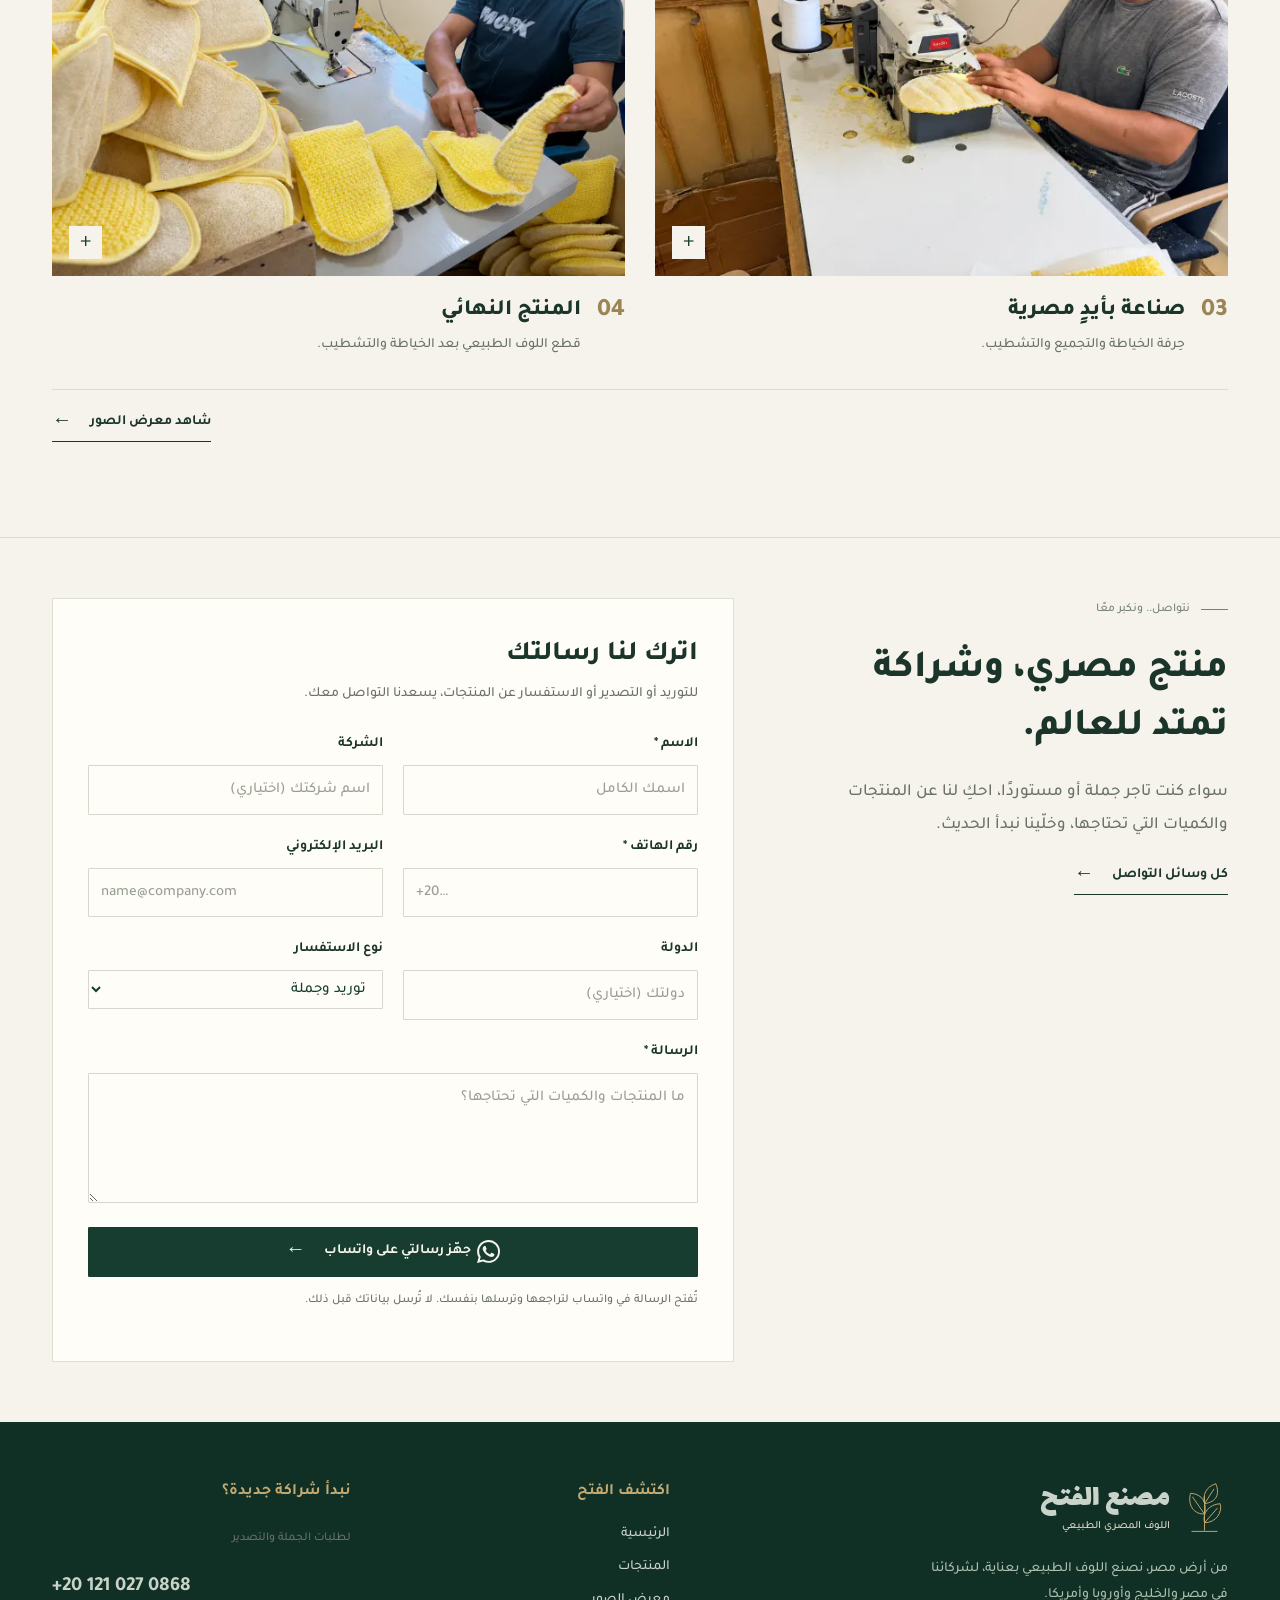
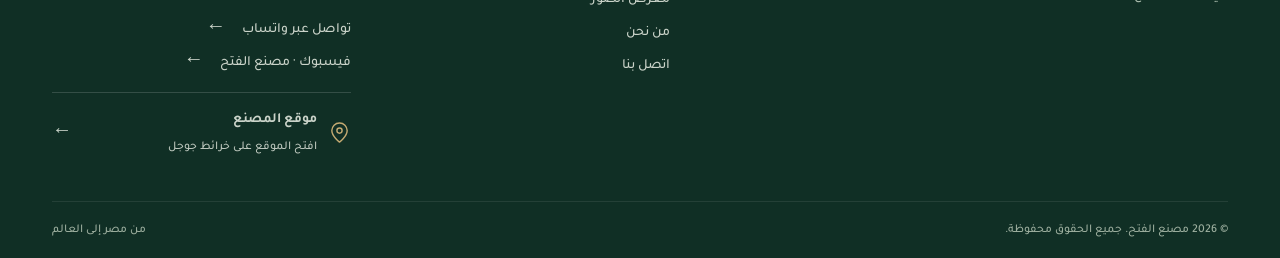
==== commit f1325af3: "Add catalogue sizes, merge duplicate models, and update natural loofah photos" ====
--- a/ar/index.html
+++ b/ar/index.html
@@ -2,7 +2,7 @@
 <html lang="ar" dir="rtl"><head><meta charset="utf-8"><meta name="viewport" content="width=device-width,initial-scale=1">
 <title>الرئيسية | مصنع الفتح</title><meta name="description" content="مصنع الفتح لإنتاج وتصنيع اللوف المصري الطبيعي. مزارع مصرية وأكثر من 150 عاملًا وإنتاج يتجاوز 8000 قطعة يوميًا للجملة والتصدير."><link rel="canonical" href="https://aboelazmrh.github.io/al-fath-loofah/ar/"><link rel="alternate" hreflang="en" href="https://aboelazmrh.github.io/al-fath-loofah/"><link rel="alternate" hreflang="ar" href="https://aboelazmrh.github.io/al-fath-loofah/ar/"><link rel="alternate" hreflang="x-default" href="https://aboelazmrh.github.io/al-fath-loofah/">
 <meta name="theme-color" content="#163d30"><meta property="og:type" content="website"><meta property="og:site_name" content="Al Fath Factory"><meta property="og:title" content="الرئيسية | مصنع الفتح"><meta property="og:description" content="مصنع الفتح لإنتاج وتصنيع اللوف المصري الطبيعي. مزارع مصرية وأكثر من 150 عاملًا وإنتاج يتجاوز 8000 قطعة يوميًا للجملة والتصدير."><meta property="og:url" content="https://aboelazmrh.github.io/al-fath-loofah/ar/"><meta property="og:locale" content="ar_EG"><meta property="og:locale:alternate" content="en_US"><meta property="og:image" content="https://aboelazmrh.github.io/al-fath-loofah/assets/share-cover.jpg"><meta property="og:image:width" content="1200"><meta property="og:image:height" content="630"><meta property="og:image:alt" content="مصنع الفتح للوف المصري الطبيعي"><meta name="twitter:card" content="summary_large_image"><meta name="twitter:title" content="الرئيسية | مصنع الفتح"><meta name="twitter:description" content="مصنع الفتح لإنتاج وتصنيع اللوف المصري الطبيعي. مزارع مصرية وأكثر من 150 عاملًا وإنتاج يتجاوز 8000 قطعة يوميًا للجملة والتصدير."><meta name="twitter:image" content="https://aboelazmrh.github.io/al-fath-loofah/assets/share-cover.jpg">
-<link rel="icon" type="image/svg+xml" href="../assets/favicon.svg"><link rel="preload" href="../assets/tajawal-regular.woff" as="font" type="font/woff" crossorigin><link rel="preload" href="../assets/lalezar-regular.woff" as="font" type="font/woff" crossorigin><link rel="stylesheet" href="../assets/style.css?v=11-catalog"><script src="../assets/app.js?v=11-catalog" defer></script></head>
+<link rel="icon" type="image/svg+xml" href="../assets/favicon.svg"><link rel="preload" href="../assets/tajawal-regular.woff" as="font" type="font/woff" crossorigin><link rel="preload" href="../assets/lalezar-regular.woff" as="font" type="font/woff" crossorigin><link rel="stylesheet" href="../assets/style.css?v=14-specs"><script src="../assets/app.js?v=14-specs" defer></script></head>
 <body data-page="index" data-assets-base="../assets/"><a class="skip" href="#main"><span>انتقل للمحتوى</span></a><header class="site-header"><div class="wrap header-row"><a class="brand" href="index.html" aria-label="مصنع الفتح — الرئيسية">
     <svg class="brand-mark" viewbox="0 0 48 60" aria-hidden="true" fill="none" stroke="currentColor" stroke-width="1.1"><path d="M24 56V16M24 37C8 37 5 22 8 13c14 1 19 11 16 24Zm0-12c-2-10 1-19 13-23 5 12 1 21-13 23Zm0 22c14 0 21-13 18-22-13 1-21 11-18 22Z"/><path d="M10 17 24 37M35 8 24 25m15 5L24 47"/><path d="M9 57h30"/></svg>
     <span><strong class="brand-name">مصنع الفتح</strong><span class="brand-sub">اللوف المصري الطبيعي</span></span></a>
@@ -22,15 +22,26 @@
         <h2>طبيعة واحدة.. أشكال كثيرة</h2>
       </div><a class="text-link" href="products.html"><span>اكتشف كل المنتجات</span><span class="arrow" aria-hidden="true">←</span></a></div>
       <div class="product-grid"><article class="product catalog-product reveal" data-category="natural">
-      <button class="product-image catalog-photo" type="button" data-product="101" aria-haspopup="dialog" aria-label="عرض صور لوف طبيعي بحلقة تعليق، كود 101">
-        <img src="../assets/products/101-1.webp" alt="لوف طبيعي بحلقة تعليق" loading="lazy" decoding="async">
+      <button class="product-image catalog-photo" type="button" data-product="101" aria-haspopup="dialog" aria-label="عرض صور لوف طبيعي، كود 101">
+        <img src="../assets/products/101-1.webp?v=2" alt="لوف طبيعي" loading="lazy" decoding="async">
         <span class="product-photo-action" aria-hidden="true"><span>+</span><span>عرض الصور</span></span>
       </button>
       <div class="product-details">
         <div class="product-code"><span>كود المنتج</span> <bdi>101</bdi></div>
-        <h3>لوف طبيعي بحلقة تعليق</h3>
-        <p>قطعة لوف طبيعي بحبل تعليق أصفر مضفور.</p>
+        <h3>لوف طبيعي</h3>
+        <p>قطعة لوف طبيعي.</p>
         <a class="text-link" href="contact.html?product=101"><span>استفسر عن المنتج</span><span class="arrow" aria-hidden="true">←</span></a>
+      </div>
+    </article><article class="product catalog-product reveal" data-category="mitts">
+      <button class="product-image catalog-photo" type="button" data-product="102" aria-haspopup="dialog" aria-label="عرض صور لوف كف جوانتي بشكير، كود 102">
+        <img src="../assets/products/102-1.webp" alt="لوف كف جوانتي بشكير" loading="lazy" decoding="async">
+        <span class="product-photo-action" aria-hidden="true"><span>+</span><span>عرض الصور</span></span>
+      </button>
+      <div class="product-details">
+        <div class="product-code"><span>كود المنتج</span> <bdi>102</bdi></div>
+        <h3>لوف كف جوانتي بشكير</h3>
+        <p>كف استحمام يُلبس في اليد، بوجه من اللوف الطبيعي وظهر من قماش البشكير.</p><dl class="product-specs"><div><dt>المقاس</dt><dd><bdi dir="ltr">١٦ × ٢٠</bdi> <span>سم</span></dd></div><div><dt>الألوان المتاحة</dt><dd>بيج، أصفر، لبني، روز، أبيض</dd></div></dl>
+        <a class="text-link" href="contact.html?product=102"><span>استفسر عن المنتج</span><span class="arrow" aria-hidden="true">←</span></a>
       </div>
     </article><article class="product catalog-product reveal" data-category="natural">
       <button class="product-image catalog-photo" type="button" data-product="103" aria-haspopup="dialog" aria-label="عرض صور رول لوف طبيعي، كود 103">
@@ -44,26 +55,15 @@
         <a class="text-link" href="contact.html?product=103"><span>استفسر عن المنتج</span><span class="arrow" aria-hidden="true">←</span></a>
       </div>
     </article><article class="product catalog-product reveal" data-category="pads">
-      <button class="product-image catalog-photo" type="button" data-product="104" aria-haspopup="dialog" aria-label="عرض صور لوف استحمام بحافة زرقاء مقوّسة، كود 104">
-        <img src="../assets/products/104-1.webp" alt="لوف استحمام بحافة زرقاء مقوّسة" loading="lazy" decoding="async">
+      <button class="product-image catalog-photo" type="button" data-product="104" aria-haspopup="dialog" aria-label="عرض صور لوف قلب كبير بشكير، كود 104">
+        <img src="../assets/products/104-1.webp" alt="لوف قلب كبير بشكير" loading="lazy" decoding="async">
         <span class="product-photo-action" aria-hidden="true"><span>+</span><span>عرض الصور</span></span>
       </button>
       <div class="product-details">
         <div class="product-code"><span>كود المنتج</span> <bdi>104</bdi></div>
-        <h3>لوف استحمام بحافة زرقاء مقوّسة</h3>
-        <p>لوف استحمام بحافة زرقاء مقوّسة وشريط لتثبيت اليد.</p>
+        <h3>لوف قلب كبير بشكير</h3>
+        <p>لوف استحمام كبير على شكل قلب، بظهر بشكير وشريط لتثبيت اليد.</p><dl class="product-specs"><div><dt>المقاس</dt><dd><bdi dir="ltr">١٨ × ٢١</bdi> <span>سم</span></dd></div></dl>
         <a class="text-link" href="contact.html?product=104"><span>استفسر عن المنتج</span><span class="arrow" aria-hidden="true">←</span></a>
-      </div>
-    </article><article class="product catalog-product reveal" data-category="mitts">
-      <button class="product-image catalog-photo" type="button" data-product="105" aria-haspopup="dialog" aria-label="عرض صور قفاز لوف أصفر قصير بظهر منسوج، كود 105">
-        <img src="../assets/products/105-1.webp?v=2" alt="قفاز لوف أصفر قصير بظهر منسوج" loading="lazy" decoding="async">
-        <span class="product-photo-action" aria-hidden="true"><span>+</span><span>عرض الصور</span></span>
-      </button>
-      <div class="product-details">
-        <div class="product-code"><span>كود المنتج</span> <bdi>105</bdi></div>
-        <h3>قفاز لوف أصفر قصير بظهر منسوج</h3>
-        <p>قفاز قصير بوجه من اللوف الطبيعي وظهر أصفر منسوج.</p>
-        <a class="text-link" href="contact.html?product=105"><span>استفسر عن المنتج</span><span class="arrow" aria-hidden="true">←</span></a>
       </div>
     </article></div>
       <p class="small-note">تواصل معنا لتأكيد الموديلات والمقاسات والألوان المتاحة.</p>
@@ -103,8 +103,9 @@
           <p class="eyebrow modal-kicker"></p>
           <h2 id="modal-title"></h2>
           <p class="modal-description"></p>
+          <div class="modal-specs" hidden></div>
           <div class="modal-thumbnails" role="group" aria-label="صور المنتج" hidden></div>
           <a class="button modal-enquiry" href="contact.html"><span>استفسر عن هذا المنتج</span><span class="arrow" aria-hidden="true">←</span></a>
         </div>
       </div>
-    </dialog><script type="application/json" id="product-data">[{"id": "101", "cat": "natural", "ar": "لوف طبيعي بحلقة تعليق", "en": "Natural loofah with a hanging loop", "desc_ar": "قطعة لوف طبيعي بحبل تعليق أصفر مضفور.", "desc_en": "Natural loofah with a braided yellow hanging cord.", "photos": [{"image": "products/101-1.webp", "ar": "واجهة اللوف مع حلقة التعليق", "en": "Front with hanging loop"}, {"image": "products/101-2.webp", "ar": "زاوية تُظهر المقطع والحبل المضفور", "en": "Angled view of the cut end and braided cord"}, {"image": "products/101-3.webp", "ar": "الوجه الآخر للوف", "en": "Opposite side of the loofah"}]}, {"id": "103", "cat": "natural", "ar": "رول لوف طبيعي", "en": "Natural loofah roll", "desc_ar": "رول لوف طبيعي مناسب لفرك كعب القدمين أثناء الاستحمام.", "desc_en": "A natural loofah roll suitable for scrubbing the heels while bathing.", "photos": [{"image": "products/103-1.webp", "ar": "الرول في وضع رأسي", "en": "Upright view of the roll"}, {"image": "products/103-2.webp", "ar": "المقطع الدائري للألياف", "en": "Circular fibre cross-section"}, {"image": "products/103-3.webp", "ar": "الرول من الجانب", "en": "Side view of the roll"}, {"image": "products/103-4.webp", "ar": "استخدام رول اللوف الطبيعي على كعب القدم", "en": "Using the natural loofah roll on a heel"}]}, {"id": "104", "cat": "pads", "ar": "لوف استحمام بحافة زرقاء مقوّسة", "en": "Contoured blue-edged bath pad", "desc_ar": "لوف استحمام بحافة زرقاء مقوّسة وشريط لتثبيت اليد.", "desc_en": "Contoured loofah bath pad with blue edging and a hand strap.", "photos": [{"image": "products/104-1.webp", "ar": "وجه اللوف والحافة الزرقاء", "en": "Loofah face and blue edging"}, {"image": "products/104-2.webp", "ar": "الظهر الأزرق وشريط اليد", "en": "Blue fabric back and hand strap"}]}, {"id": "105", "cat": "mitts", "ar": "قفاز لوف أصفر قصير بظهر منسوج", "en": "Short yellow woven-back loofah mitt", "desc_ar": "قفاز قصير بوجه من اللوف الطبيعي وظهر أصفر منسوج.", "desc_en": "Short bath mitt with a natural loofah face and a yellow woven back.", "photos": [{"image": "products/105-1.webp?v=2", "ar": "وجه اللوف للقفاز الأصفر القصير", "en": "Natural loofah face of the short yellow mitt"}, {"image": "products/105-2.webp?v=2", "ar": "الظهر الأصفر المنسوج للقفاز القصير", "en": "Yellow woven back of the short mitt"}]}, {"id": "106", "cat": "kitchen", "ar": "لوف مسطّح بحلقة قماش", "en": "Flat loofah pads with fabric loops", "desc_ar": "لوف طبيعي مسطّح بحلقة قماش، مناسب لغسل الأطباق والحلل ومواعين المطبخ.", "desc_en": "Flat natural loofah pads with fabric loops, suitable for washing dishes, pots and other kitchenware.", "photos": [{"image": "products/106-1.webp", "ar": "سطح اللوف وحلقات التعليق", "en": "Loofah surfaces and hanging loops"}, {"image": "products/106-2.webp", "ar": "القطع من الجانب", "en": "Side view of the pads"}, {"image": "products/106-3.webp", "ar": "غسل حلة باللوف المسطّح بجانب الأطباق", "en": "Washing a pot with the flat loofah pad beside the dishes"}]}, {"id": "107", "cat": "mitts", "ar": "قفاز لوف بيج بفتحة لليد", "en": "Beige loofah mitt with an open cuff", "desc_ar": "قفاز بيج بوجه من اللوف الطبيعي وظهر قماشي وفتحة لليد.", "desc_en": "Beige mitt with a loofah face, fabric back and open cuff.", "photos": [{"image": "products/107-1.webp", "ar": "الوجه الليفي والوجه القماشي", "en": "Loofah face and fabric side"}, {"image": "products/107-2.webp", "ar": "لقطة قريبة لفتحة اليد", "en": "Close-up of the open cuff"}]}, {"id": "108", "cat": "pads", "ar": "لوف استحمام بيضاوي وردي", "en": "Pink oval loofah bath pad", "desc_ar": "قطعة لوف بيضاوية بحواف وردية وشريط لليد وحلقة تعليق.", "desc_en": "Oval loofah pad with pink edging, a hand strap and a hanging loop.", "photos": [{"image": "products/108-1.webp", "ar": "وجه اللوف بالحافة الوردية", "en": "Loofah face with pink edging"}, {"image": "products/108-2.webp", "ar": "الظهر الوردي وشريط اليد", "en": "Pink fabric back and hand strap"}]}, {"id": "109", "cat": "back", "ar": "لوف ظهر أزرق بحبلين", "en": "Blue loofah back scrubber with cords", "desc_ar": "لوف ظهر طولي بحواف زرقاء وحبلين مضفورين.", "desc_en": "Long loofah back scrubber with blue edging and two braided cords.", "photos": [{"image": "products/109-1.webp", "ar": "وجه اللوف والحبلان الأزرقان", "en": "Loofah face with blue cords"}, {"image": "products/109-2.webp", "ar": "الظهر القماشي الأزرق", "en": "Blue fabric back"}]}, {"id": "110", "cat": "natural", "ar": "لوف أسطواني قصير", "en": "Compact loofah cylinder", "desc_ar": "قطعة لوف طبيعية قصيرة بشكل أسطواني.", "desc_en": "A compact, cylindrical piece of natural loofah.", "photos": [{"image": "products/110-1.webp?v=2", "ar": "جانب اللوف الأسطواني القصير", "en": "Side of the compact loofah cylinder"}, {"image": "products/110-2.webp?v=2", "ar": "المقطع الليفي للوف الأسطواني القصير", "en": "Fibre cross-section of the compact loofah cylinder"}]}, {"id": "111", "cat": "pads", "ar": "لوف استحمام بيضاوي أصفر", "en": "Yellow oval loofah bath pad", "desc_ar": "قطعة لوف بيضاوية بحواف صفراء وظهر منسوج مع شريط لليد.", "desc_en": "Oval loofah pad with yellow edging, a woven back and a hand strap.", "photos": [{"image": "products/111-1.webp", "ar": "وجه اللوف وحلقة التعليق", "en": "Loofah face and hanging loop"}, {"image": "products/111-2.webp", "ar": "الظهر الأصفر وشريط اليد", "en": "Yellow woven back and hand strap"}]}, {"id": "112", "cat": "back", "ar": "لوف ظهر أصفر بحبلين", "en": "Yellow loofah back scrubber with cords", "desc_ar": "لوف ظهر طولي بوجه ليفي وظهر أصفر منسوج وحبلين.", "desc_en": "Long back scrubber with a loofah face, yellow woven back and two cords.", "photos": [{"image": "products/112-1.webp", "ar": "وجه اللوف والحبلان الأصفران", "en": "Loofah face with yellow cords"}, {"image": "products/112-2.webp", "ar": "الظهر الأصفر المنسوج", "en": "Yellow woven back"}]}, {"id": "113", "cat": "back", "ar": "لوف ظهر أزرق بحافة مستديرة", "en": "Rounded blue-edged back scrubber", "desc_ar": "قطعة طولية بحافة زرقاء وظهر قماشي. الصور تُظهر التشطيب الجانبي والظهر.", "desc_en": "Long scrubber with blue edging and a fabric back, shown from the side and rear.", "photos": [{"image": "products/113-1.webp", "ar": "الزاوية الجانبية والحافة الزرقاء", "en": "Side profile and blue edging"}, {"image": "products/113-2.webp", "ar": "الظهر القماشي المستدير", "en": "Rounded blue fabric back"}]}, {"id": "114", "cat": "mitts", "ar": "قفاز لوف مقوّس بحافة صفراء", "en": "Yellow-edged arch-top loofah mitt", "desc_ar": "قفاز استحمام مقوّس بوجه من اللوف الطبيعي وحواف صفراء مخيطة.", "desc_en": "Arch-top natural loofah mitt with stitched yellow edging.", "photos": [{"image": "products/114-1.webp", "ar": "وجه اللوف والحافة الصفراء", "en": "Loofah face and yellow edging"}, {"image": "products/114-2.webp", "ar": "تفاصيل فتحة اليد والحافة", "en": "Open cuff and edging detail"}]}, {"id": "115", "cat": "mitts", "ar": "قفاز لوف بإبهام وحافة زرقاء", "en": "Blue-edged thumb loofah mitt", "desc_ar": "قفاز استحمام بتصميم للإبهام، مع وجه من اللوف وظهر أزرق قماشي.", "desc_en": "Thumb-shaped bath mitt with a loofah face and blue fabric back.", "photos": [{"image": "products/115-1.webp", "ar": "الوجه الليفي وتصميم الإبهام", "en": "Loofah face and thumb shape"}, {"image": "products/115-2.webp", "ar": "الظهر القماشي الأزرق", "en": "Blue fabric side"}]}, {"id": "116", "cat": "pads", "ar": "لوف استحمام أزرق بمقبض", "en": "Blue loofah paddle scrubber", "desc_ar": "لوف استحمام على شكل مضرب بمقبض وحافة زرقاء.", "desc_en": "Paddle-shaped bath scrubber with a loofah face, handle and blue edging.", "photos": [{"image": "products/116-1.webp", "ar": "وجه اللوف والمقبض", "en": "Loofah face and handle"}, {"image": "products/116-2.webp", "ar": "الوجه القماشي الخلفي", "en": "Fabric back of the paddle"}]}, {"id": "117", "cat": "back", "ar": "حزام لوف للظهر بمقبضين", "en": "Beige loofah back-scrubbing belt", "desc_ar": "حزام لوف طويل للظهر بحواف بيج ومقبضين.", "desc_en": "Long loofah back-scrubbing belt with beige edging and two handles.", "photos": [{"image": "products/117-1.webp", "ar": "وجه اللوف والمقابض", "en": "Loofah face and handles"}, {"image": "products/117-2.webp", "ar": "الحزام مفرودًا من جهة القماش", "en": "Extended belt showing the fabric side"}, {"image": "products/117-3.webp", "ar": "الحزام مطويًا وتفاصيل المقابض", "en": "Folded belt and handle detail"}]}, {"id": "118", "cat": "natural", "ar": "لوف طبيعي طويل بحلقة تعليق", "en": "Long natural loofah with a hanging loop", "desc_ar": "لوف طبيعي طويل بحبل تعليق أصفر مضفور.", "desc_en": "Long natural loofah with a braided yellow hanging cord.", "photos": [{"image": "products/118-1.webp", "ar": "اللوف الطويل من الأمام", "en": "Front view of the long loofah"}, {"image": "products/118-2.webp", "ar": "اللوف من الجانب وحبل التعليق", "en": "Side view with the hanging cord"}, {"image": "products/118-3.webp", "ar": "لقطة قريبة للألياف والحبل الأصفر", "en": "Close-up of the fibres and yellow cord"}]}, {"id": "119", "cat": "mitts", "ar": "قفاز لوف أصفر بامتداد عند المعصم", "en": "Yellow loofah mitt with an extended cuff", "desc_ar": "قفاز بوجه من اللوف الطبيعي وظهر أصفر منسوج يمتد عند المعصم.", "desc_en": "Bath mitt with a natural loofah face and yellow woven back extending to the wrist.", "photos": [{"image": "products/119-1.webp", "ar": "وجه اللوف مع امتداد القماش الأصفر عند المعصم", "en": "Loofah face and extended yellow cuff"}, {"image": "products/119-2.webp", "ar": "الظهر الأصفر المنسوج للقفاز الطويل", "en": "Yellow woven back of the extended-cuff mitt"}]}]</script><script type="application/json" id="destination-data">[{"id": "italy", "ar": "إيطاليا", "en": "Italy", "code": "IT", "region": "europe", "lon": 12.6, "lat": 42.5, "label": [526, 173], "bend": -38}, {"id": "france", "ar": "فرنسا", "en": "France", "code": "FR", "region": "europe", "lon": 2.2, "lat": 46.6, "label": [457, 143], "bend": -68}, {"id": "belgium", "ar": "بلجيكا", "en": "Belgium", "code": "BE", "region": "europe", "lon": 4.5, "lat": 50.8, "label": [470, 112], "bend": -87}, {"id": "netherlands", "ar": "هولندا", "en": "Netherlands", "code": "NL", "region": "europe", "lon": 5.3, "lat": 52.1, "label": [535, 85], "bend": -106}, {"id": "usa", "ar": "أمريكا", "en": "United States", "code": "US", "region": "america", "lon": -98.6, "lat": 39.8, "label": [238, 181], "bend": -156}, {"id": "saudi", "ar": "السعودية", "en": "Saudi Arabia", "code": "SA", "region": "middleeast", "lon": 44.4, "lat": 24.0, "label": [617, 220], "bend": -47}, {"id": "uae", "ar": "الإمارات", "en": "UAE", "code": "AE", "region": "middleeast", "lon": 54.4, "lat": 24.45, "label": [695, 207], "bend": 58}, {"id": "bahrain", "ar": "البحرين", "en": "Bahrain", "code": "BH", "region": "middleeast", "lon": 50.55, "lat": 26.1, "label": [684, 171], "bend": 19}, {"id": "jordan", "ar": "الأردن", "en": "Jordan", "code": "JO", "region": "middleeast", "lon": 35.9, "lat": 31.2, "label": [582, 156], "bend": -32}, {"id": "greece", "ar": "مكتب اليونان", "en": "Greece office", "code": "GR", "region": "greece", "lon": 23.7, "lat": 37.98, "label": [616, 123], "bend": -69}]</script></body></html>+    </dialog><script type="application/json" id="product-data">[{"id": "101", "cat": "natural", "ar": "لوف طبيعي", "en": "Natural loofah", "desc_ar": "قطعة لوف طبيعي.", "desc_en": "A piece of natural loofah.", "photos": [{"image": "products/101-1.webp?v=2", "ar": "واجهة اللوف الطبيعي", "en": "Front view of the natural loofah"}, {"image": "products/101-2.webp?v=2", "ar": "المقطع الليفي من زاوية مائلة", "en": "Angled view of the fibrous cut end"}, {"image": "products/101-3.webp?v=2", "ar": "الوجه الآخر للوف الطبيعي", "en": "Opposite side of the natural loofah"}, {"image": "products/110-1.webp?v=2", "ar": "اللوف الطبيعي من الجانب", "en": "Side view of the natural loofah"}, {"image": "products/110-2.webp?v=2", "ar": "المقطع الليفي للوف الطبيعي", "en": "Fibrous cross-section of the natural loofah"}], "previous_codes": ["110"]}, {"id": "102", "cat": "mitts", "ar": "لوف كف جوانتي بشكير", "en": "Terry-backed loofah mitt", "desc_ar": "كف استحمام يُلبس في اليد، بوجه من اللوف الطبيعي وظهر من قماش البشكير.", "desc_en": "A bath mitt with a natural loofah face and a terry cloth back.", "photos": [{"image": "products/102-1.webp", "ar": "الوجه المصنوع من اللوف الطبيعي", "en": "Natural loofah face"}, {"image": "products/102-2.webp", "ar": "الوجه القماشي البيج", "en": "Beige fabric side"}, {"image": "products/102-3.webp", "ar": "الوجه القماشي من زاوية جانبية", "en": "Fabric side viewed from an angle"}], "size_cm": [16, 20], "colors": [{"ar": "بيج", "en": "Beige"}, {"ar": "أصفر", "en": "Yellow"}, {"ar": "لبني", "en": "Light blue"}, {"ar": "روز", "en": "Pink"}, {"ar": "أبيض", "en": "White"}]}, {"id": "103", "cat": "natural", "ar": "رول لوف طبيعي", "en": "Natural loofah roll", "desc_ar": "رول لوف طبيعي مناسب لفرك كعب القدمين أثناء الاستحمام.", "desc_en": "A natural loofah roll suitable for scrubbing the heels while bathing.", "photos": [{"image": "products/103-1.webp", "ar": "الرول في وضع رأسي", "en": "Upright view of the roll"}, {"image": "products/103-2.webp", "ar": "المقطع الدائري للألياف", "en": "Circular fibre cross-section"}, {"image": "products/103-3.webp", "ar": "الرول من الجانب", "en": "Side view of the roll"}, {"image": "products/103-4.webp", "ar": "استخدام رول اللوف الطبيعي على كعب القدم", "en": "Using the natural loofah roll on a heel"}]}, {"id": "104", "cat": "pads", "ar": "لوف قلب كبير بشكير", "en": "Large heart-shaped terry-backed loofah", "desc_ar": "لوف استحمام كبير على شكل قلب، بظهر بشكير وشريط لتثبيت اليد.", "desc_en": "A large heart-shaped bath loofah with a terry cloth back and a hand strap.", "photos": [{"image": "products/104-1.webp", "ar": "وجه اللوف والحافة الزرقاء", "en": "Loofah face and blue edging"}, {"image": "products/104-2.webp", "ar": "الظهر الأزرق وشريط اليد", "en": "Blue fabric back and hand strap"}], "size_cm": [18, 21]}, {"id": "105", "cat": "mitts", "ar": "قفاز لوف أصفر قصير بظهر منسوج", "en": "Short yellow woven-back loofah mitt", "desc_ar": "قفاز قصير بوجه من اللوف الطبيعي وظهر أصفر منسوج.", "desc_en": "Short bath mitt with a natural loofah face and a yellow woven back.", "photos": [{"image": "products/105-1.webp?v=2", "ar": "وجه اللوف للقفاز الأصفر القصير", "en": "Natural loofah face of the short yellow mitt"}, {"image": "products/105-2.webp?v=2", "ar": "الظهر الأصفر المنسوج للقفاز القصير", "en": "Yellow woven back of the short mitt"}]}, {"id": "106", "cat": "kitchen", "ar": "لوف مسطّح بحلقة قماش", "en": "Flat loofah pads with fabric loops", "desc_ar": "لوف طبيعي مسطّح بحلقة قماش، مناسب لغسل الأطباق والحلل ومواعين المطبخ.", "desc_en": "Flat natural loofah pads with fabric loops, suitable for washing dishes, pots and other kitchenware.", "photos": [{"image": "products/106-1.webp", "ar": "سطح اللوف وحلقات التعليق", "en": "Loofah surfaces and hanging loops"}, {"image": "products/106-2.webp", "ar": "القطع من الجانب", "en": "Side view of the pads"}, {"image": "products/106-3.webp", "ar": "غسل حلة باللوف المسطّح بجانب الأطباق", "en": "Washing a pot with the flat loofah pad beside the dishes"}]}, {"id": "107", "cat": "mitts", "ar": "قفاز لوف بيج بفتحة لليد", "en": "Beige loofah mitt with an open cuff", "desc_ar": "قفاز بيج بوجه من اللوف الطبيعي وظهر قماشي وفتحة لليد.", "desc_en": "Beige mitt with a loofah face, fabric back and open cuff.", "photos": [{"image": "products/107-1.webp", "ar": "الوجه الليفي والوجه القماشي", "en": "Loofah face and fabric side"}, {"image": "products/107-2.webp", "ar": "لقطة قريبة لفتحة اليد", "en": "Close-up of the open cuff"}]}, {"id": "108", "cat": "pads", "ar": "لوف بيضاوي للأطفال", "en": "Oval bath loofah for children", "desc_ar": "لوف استحمام بيضاوي مخصّص للأطفال، بحافة وردية وشريط لتثبيت اليد.", "desc_en": "An oval bath loofah designed for children, with pink edging and a hand strap.", "photos": [{"image": "products/108-1.webp", "ar": "وجه اللوف بالحافة الوردية", "en": "Loofah face with pink edging"}, {"image": "products/108-2.webp", "ar": "الظهر الوردي وشريط اليد", "en": "Pink fabric back and hand strap"}], "size_cm": [13, 17]}, {"id": "109", "cat": "back", "ar": "لوف طويل للظهر بشكير", "en": "Long terry-backed loofah back scrubber", "desc_ar": "لوف طويل مخصّص للظهر، بوجه من اللوف الطبيعي وظهر بشكير وحبلين للإمساك.", "desc_en": "A long back scrubber with a natural loofah face, a terry cloth back and two cords to hold.", "photos": [{"image": "products/109-1.webp", "ar": "وجه اللوف والحبلان الأزرقان", "en": "Loofah face with blue cords"}, {"image": "products/109-2.webp", "ar": "الظهر القماشي الأزرق", "en": "Blue fabric back"}, {"image": "products/109-3.webp", "ar": "الزاوية الجانبية للوف الظهر وظهر البشكير", "en": "Side view of the back scrubber and its terry cloth backing"}], "length_cm": 32, "width_cm": 11, "previous_codes": ["113"]}, {"id": "111", "cat": "pads", "ar": "لوف استحمام بيضاوي أصفر", "en": "Yellow oval loofah bath pad", "desc_ar": "قطعة لوف بيضاوية بحواف صفراء وظهر منسوج مع شريط لليد.", "desc_en": "Oval loofah pad with yellow edging, a woven back and a hand strap.", "photos": [{"image": "products/111-1.webp", "ar": "وجه اللوف وحلقة التعليق", "en": "Loofah face and hanging loop"}, {"image": "products/111-2.webp", "ar": "الظهر الأصفر وشريط اليد", "en": "Yellow woven back and hand strap"}]}, {"id": "112", "cat": "back", "ar": "لوف طويل حمصي سوري", "en": "Long Syrian-style Homsi loofah", "desc_ar": "لوف طويل من موديل حمصي سوري، بوجه ليفي وظهر أصفر منسوج وحبلين للإمساك.", "desc_en": "A long Syrian-style Homsi loofah with a fibrous face, a woven yellow back and two cords to hold.", "photos": [{"image": "products/112-1.webp", "ar": "وجه اللوف والحبلان الأصفران", "en": "Loofah face with yellow cords"}, {"image": "products/112-2.webp", "ar": "الظهر الأصفر المنسوج", "en": "Yellow woven back"}], "length_cm": 32, "width_cm": 12}, {"id": "114", "cat": "mitts", "ar": "كف لوف حمصي", "en": "Homsi loofah mitt", "desc_ar": "كف استحمام حمصي بوجه من اللوف الطبيعي وحافة صفراء مخيطة.", "desc_en": "A Homsi bath mitt with a natural loofah face and stitched yellow edging.", "photos": [{"image": "products/114-1.webp", "ar": "وجه اللوف والحافة الصفراء", "en": "Loofah face and yellow edging"}, {"image": "products/114-2.webp", "ar": "تفاصيل فتحة اليد والحافة", "en": "Open cuff and edging detail"}], "size_cm": [16, 20]}, {"id": "115", "cat": "mitts", "ar": "لوف كف بإصبع", "en": "Thumb loofah mitt", "desc_ar": "كف استحمام بوجه من اللوف الطبيعي وفتحة للإبهام وظهر قماشي.", "desc_en": "A bath mitt with a natural loofah face, a thumb opening and a fabric back.", "photos": [{"image": "products/115-1.webp", "ar": "الوجه الليفي وتصميم الإبهام", "en": "Loofah face and thumb shape"}, {"image": "products/115-2.webp", "ar": "الظهر القماشي الأزرق", "en": "Blue fabric side"}], "length_cm": 21, "width_cm": 18}, {"id": "116", "cat": "pads", "ar": "لوف مضرب بشكير", "en": "Terry-backed loofah paddle", "desc_ar": "لوف استحمام على شكل مضرب، بوجه من اللوف الطبيعي وظهر بشكير ومقبض.", "desc_en": "A paddle-shaped bath scrubber with a natural loofah face, a terry cloth back and a handle.", "photos": [{"image": "products/116-1.webp", "ar": "وجه اللوف والمقبض", "en": "Loofah face and handle"}, {"image": "products/116-2.webp", "ar": "الوجه القماشي الخلفي", "en": "Fabric back of the paddle"}]}, {"id": "117", "cat": "back", "ar": "لوف مقبض بشكير", "en": "Terry-backed loofah strap with handles", "desc_ar": "شريط لوف طويل للظهر، بوجه من اللوف الطبيعي وظهر بشكير ومقبضين.", "desc_en": "A long back scrubber with a natural loofah face, a terry cloth back and two handles.", "photos": [{"image": "products/117-1.webp", "ar": "وجه اللوف والمقابض", "en": "Loofah face and handles"}, {"image": "products/117-2.webp", "ar": "الحزام مفرودًا من جهة القماش", "en": "Extended belt showing the fabric side"}, {"image": "products/117-3.webp", "ar": "الحزام مطويًا وتفاصيل المقابض", "en": "Folded belt and handle detail"}], "length_cm": 80, "width_cm": 11}, {"id": "118", "cat": "natural", "ar": "كوز لوف خام", "en": "Whole raw natural loofah", "desc_ar": "كوز كامل من اللوف الطبيعي الخام.", "desc_en": "A whole, raw natural loofah.", "photos": [{"image": "products/118-1.webp", "ar": "اللوف الطويل من الأمام", "en": "Front view of the long loofah"}, {"image": "products/118-2.webp", "ar": "اللوف من الجانب وحبل التعليق", "en": "Side view with the hanging cord"}, {"image": "products/118-3.webp", "ar": "لقطة قريبة للألياف والحبل الأصفر", "en": "Close-up of the fibres and yellow cord"}], "length_cm": 55}, {"id": "119", "cat": "mitts", "ar": "كف سوري مرايا", "en": "Syrian-style Maraya loofah mitt", "desc_ar": "كف استحمام من موديل سوري مرايا، بوجه من اللوف الطبيعي وظهر أصفر منسوج يمتد عند المعصم.", "desc_en": "A Syrian-style Maraya bath mitt with a natural loofah face and a woven yellow back that extends to the wrist.", "photos": [{"image": "products/119-1.webp", "ar": "وجه اللوف مع امتداد القماش الأصفر عند المعصم", "en": "Loofah face and extended yellow cuff"}, {"image": "products/119-2.webp", "ar": "الظهر الأصفر المنسوج للقفاز الطويل", "en": "Yellow woven back of the extended-cuff mitt"}], "length_cm": 25, "width_cm": 16}]</script><script type="application/json" id="destination-data">[{"id": "italy", "ar": "إيطاليا", "en": "Italy", "code": "IT", "region": "europe", "lon": 12.6, "lat": 42.5, "label": [526, 173], "bend": -38}, {"id": "france", "ar": "فرنسا", "en": "France", "code": "FR", "region": "europe", "lon": 2.2, "lat": 46.6, "label": [457, 143], "bend": -68}, {"id": "belgium", "ar": "بلجيكا", "en": "Belgium", "code": "BE", "region": "europe", "lon": 4.5, "lat": 50.8, "label": [470, 112], "bend": -87}, {"id": "netherlands", "ar": "هولندا", "en": "Netherlands", "code": "NL", "region": "europe", "lon": 5.3, "lat": 52.1, "label": [535, 85], "bend": -106}, {"id": "usa", "ar": "أمريكا", "en": "United States", "code": "US", "region": "america", "lon": -98.6, "lat": 39.8, "label": [238, 181], "bend": -156}, {"id": "saudi", "ar": "السعودية", "en": "Saudi Arabia", "code": "SA", "region": "middleeast", "lon": 44.4, "lat": 24.0, "label": [617, 220], "bend": -47}, {"id": "uae", "ar": "الإمارات", "en": "UAE", "code": "AE", "region": "middleeast", "lon": 54.4, "lat": 24.45, "label": [695, 207], "bend": 58}, {"id": "bahrain", "ar": "البحرين", "en": "Bahrain", "code": "BH", "region": "middleeast", "lon": 50.55, "lat": 26.1, "label": [684, 171], "bend": 19}, {"id": "jordan", "ar": "الأردن", "en": "Jordan", "code": "JO", "region": "middleeast", "lon": 35.9, "lat": 31.2, "label": [582, 156], "bend": -32}, {"id": "greece", "ar": "مكتب اليونان", "en": "Greece office", "code": "GR", "region": "greece", "lon": 23.7, "lat": 37.98, "label": [616, 123], "bend": -69}]</script></body></html>
--- a/assets/style.css
+++ b/assets/style.css
@@ -291,6 +291,32 @@
   margin: 10px 0 5px;
   line-height: 1.4;
 }
+.product-specs {
+  display: grid;
+  gap: 6px;
+  width: 100%;
+  margin: 0 0 12px;
+}
+.product-specs > div {
+  display: flex;
+  flex-wrap: wrap;
+  align-items: baseline;
+  gap: 2px 8px;
+  padding: 6px 9px;
+  border: 1px solid var(--line);
+  border-radius: 6px;
+  background: var(--sand);
+  font-size: 0.86rem;
+  line-height: 1.5;
+}
+.product-specs dt {
+  font-weight: 500;
+}
+.product-specs dd {
+  margin: 0;
+  color: var(--green);
+  font-weight: 700;
+}
 .product-details .text-link {
   margin-top: auto;
 }
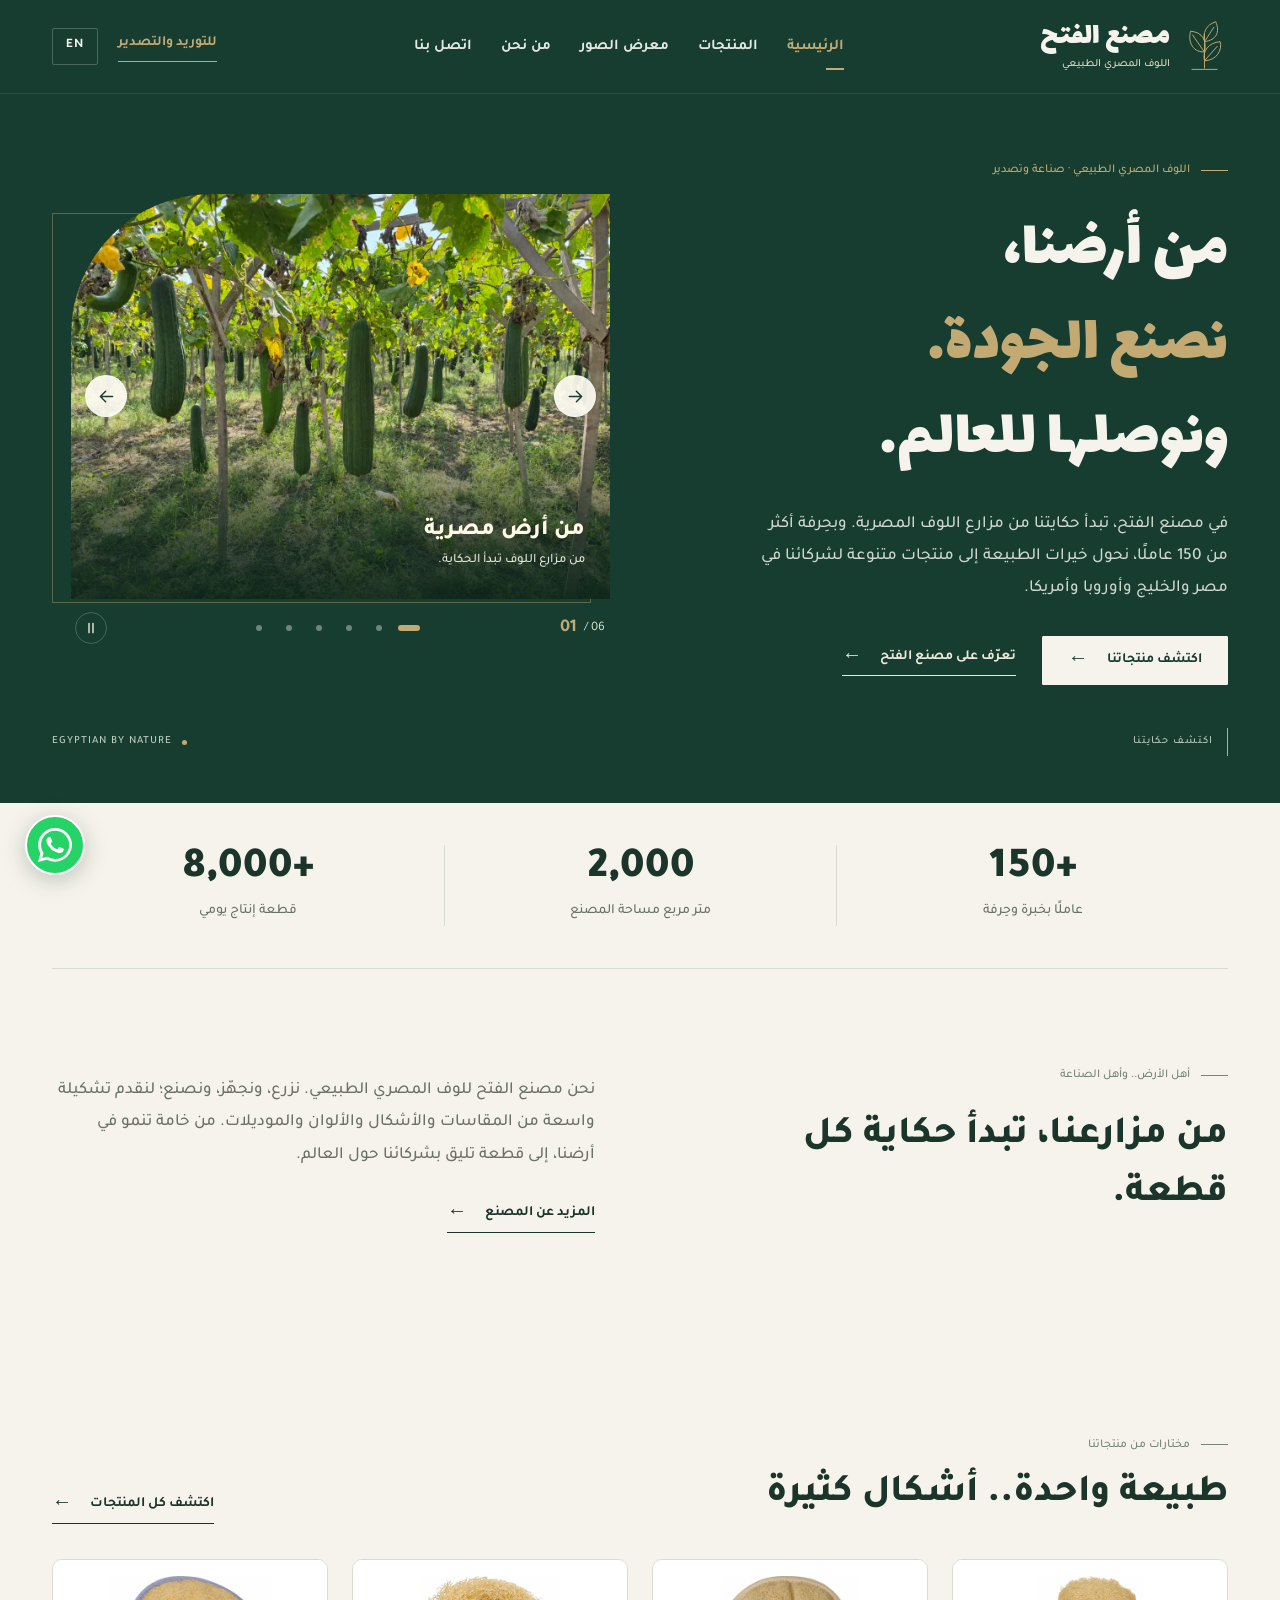
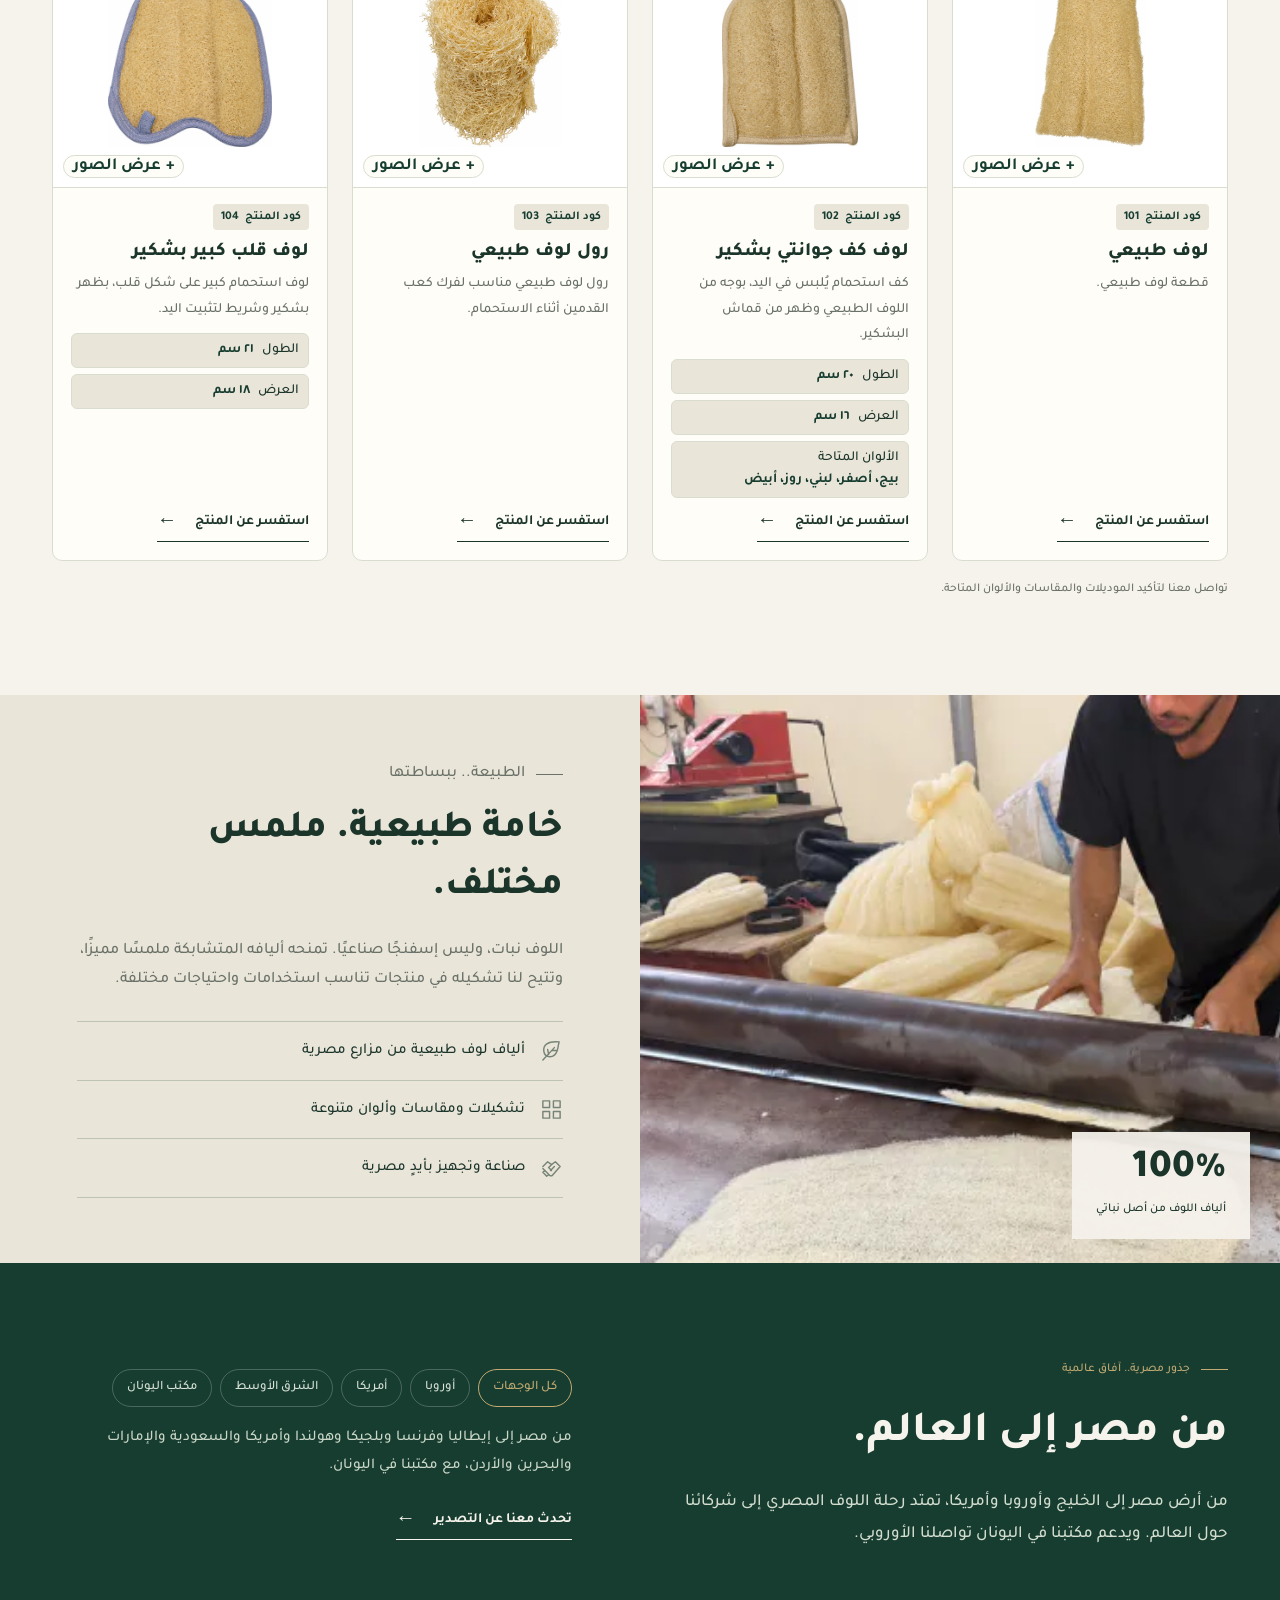
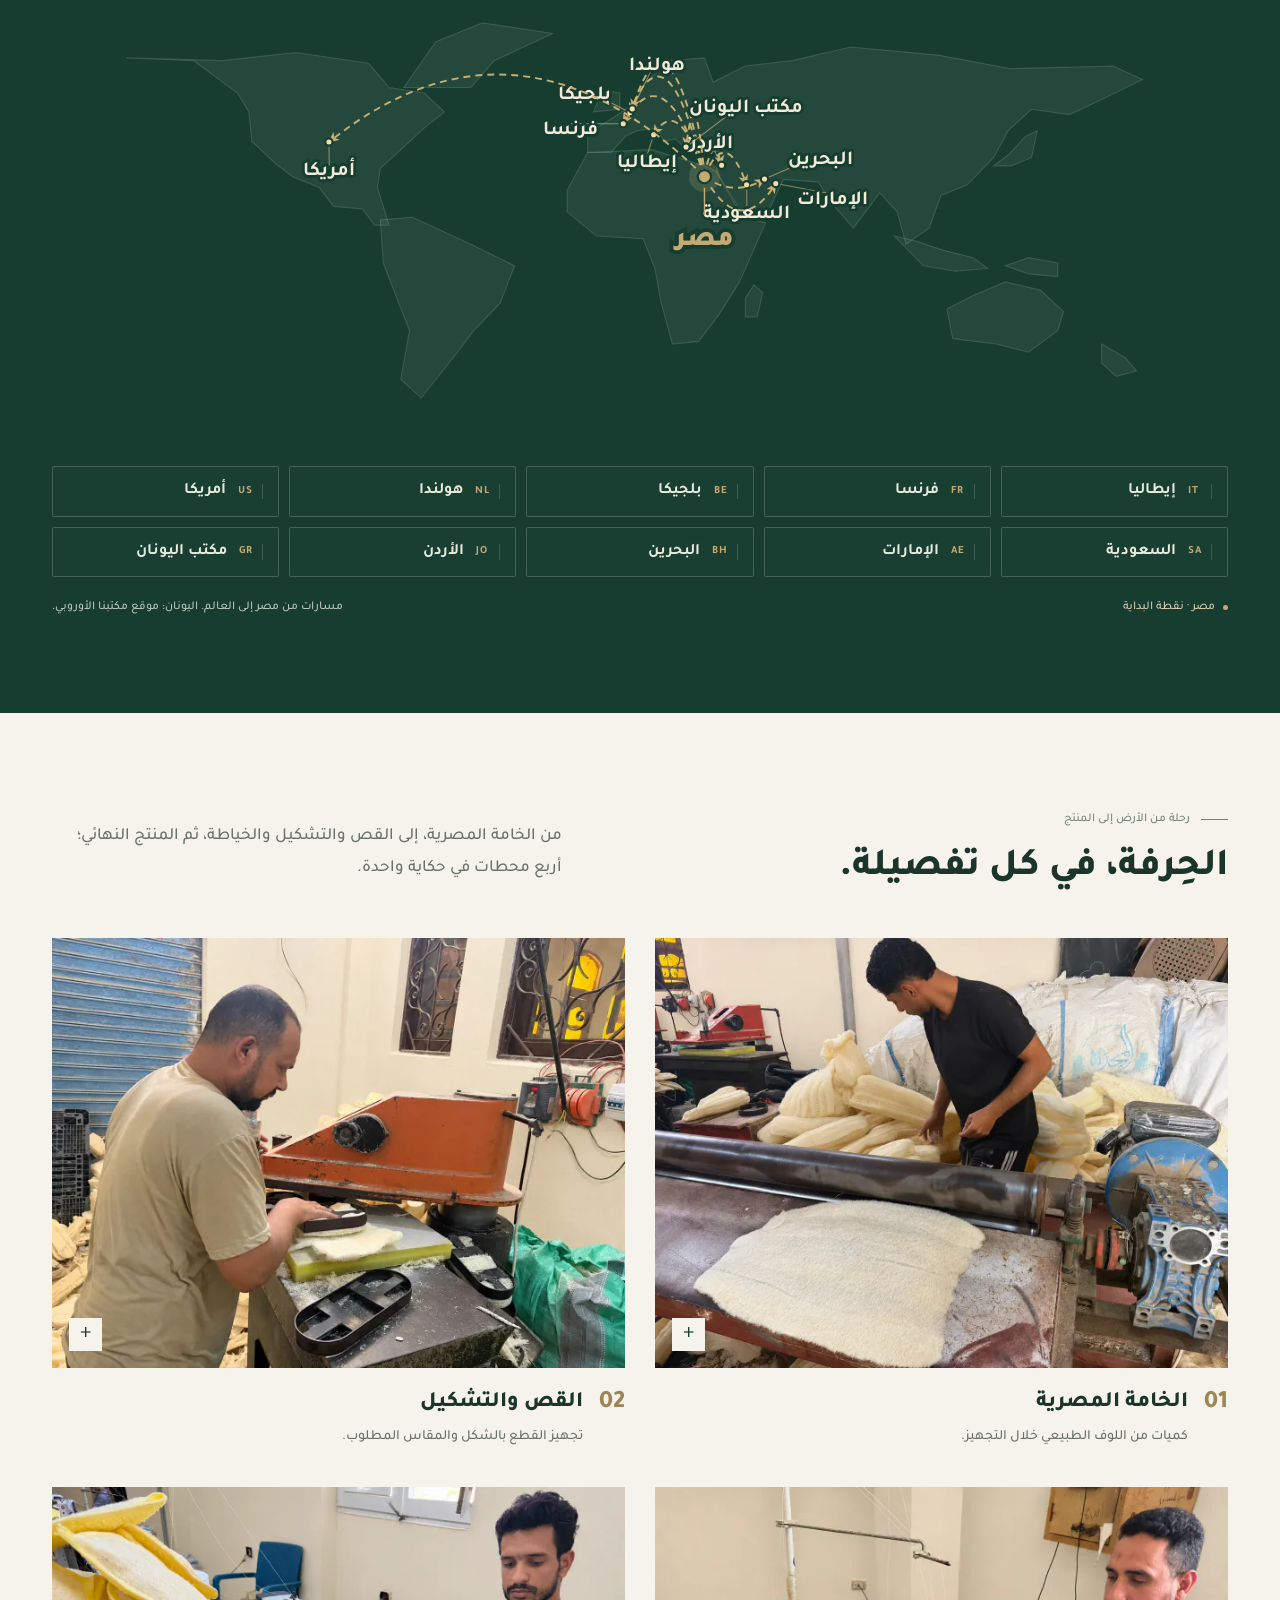
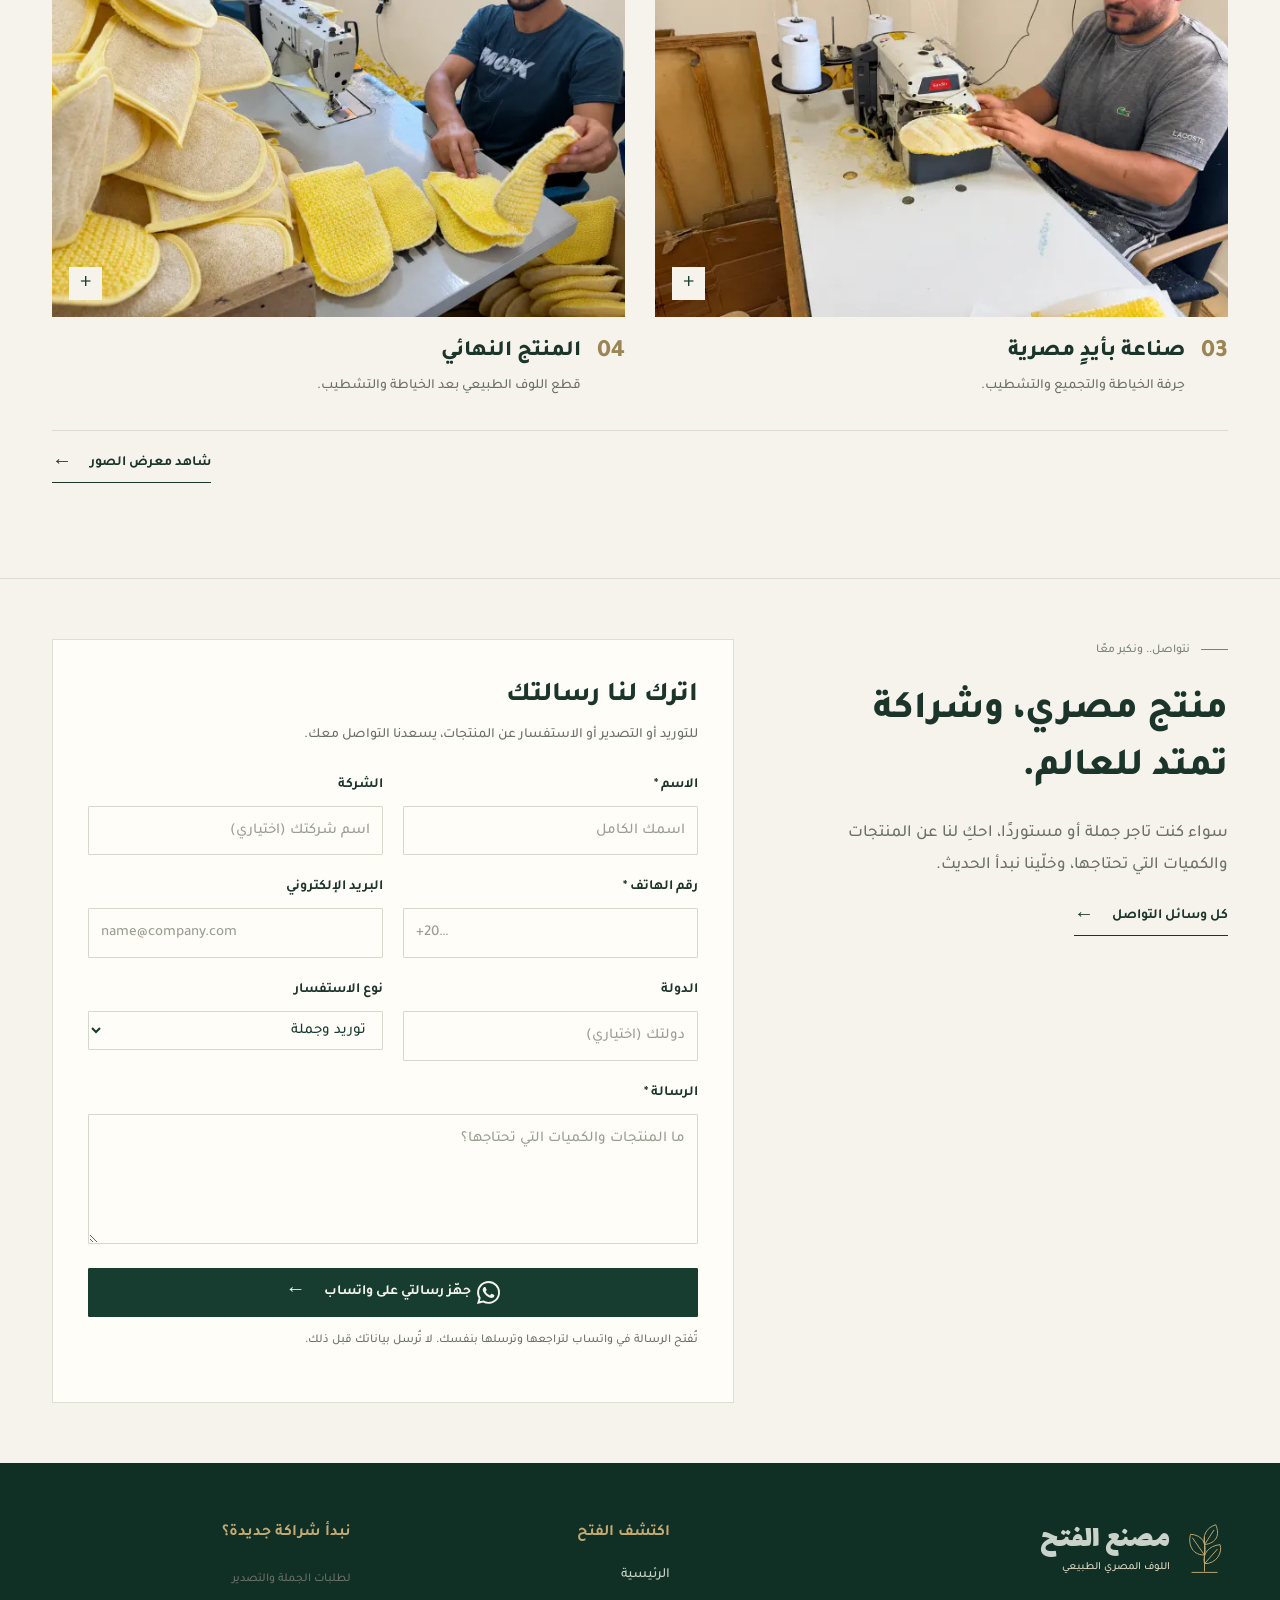
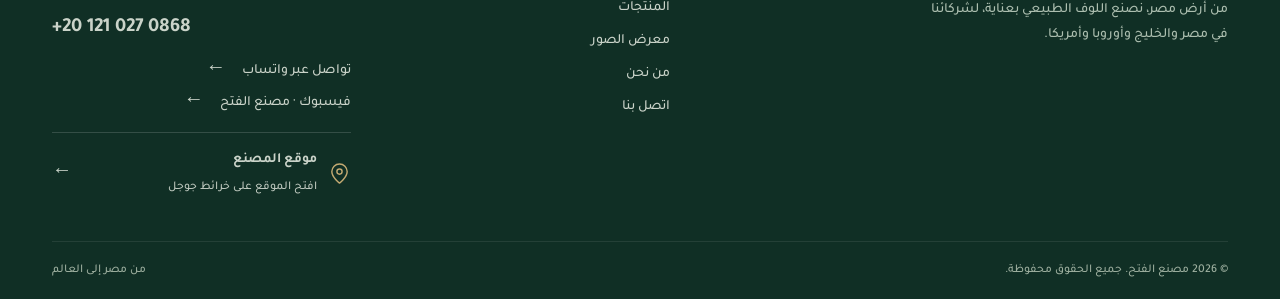
==== commit 304d9b24: "Display product length and width separately with centimetres" ====
--- a/ar/index.html
+++ b/ar/index.html
@@ -40,7 +40,7 @@
       <div class="product-details">
         <div class="product-code"><span>كود المنتج</span> <bdi>102</bdi></div>
         <h3>لوف كف جوانتي بشكير</h3>
-        <p>كف استحمام يُلبس في اليد، بوجه من اللوف الطبيعي وظهر من قماش البشكير.</p><dl class="product-specs"><div><dt>المقاس</dt><dd><bdi dir="ltr">١٦ × ٢٠</bdi> <span>سم</span></dd></div><div><dt>الألوان المتاحة</dt><dd>بيج، أصفر، لبني، روز، أبيض</dd></div></dl>
+        <p>كف استحمام يُلبس في اليد، بوجه من اللوف الطبيعي وظهر من قماش البشكير.</p><dl class="product-specs"><div><dt>الطول</dt><dd><bdi dir="ltr">٢٠</bdi> <span>سم</span></dd></div><div><dt>العرض</dt><dd><bdi dir="ltr">١٦</bdi> <span>سم</span></dd></div><div><dt>الألوان المتاحة</dt><dd>بيج، أصفر، لبني، روز، أبيض</dd></div></dl>
         <a class="text-link" href="contact.html?product=102"><span>استفسر عن المنتج</span><span class="arrow" aria-hidden="true">←</span></a>
       </div>
     </article><article class="product catalog-product reveal" data-category="natural">
@@ -62,7 +62,7 @@
       <div class="product-details">
         <div class="product-code"><span>كود المنتج</span> <bdi>104</bdi></div>
         <h3>لوف قلب كبير بشكير</h3>
-        <p>لوف استحمام كبير على شكل قلب، بظهر بشكير وشريط لتثبيت اليد.</p><dl class="product-specs"><div><dt>المقاس</dt><dd><bdi dir="ltr">١٨ × ٢١</bdi> <span>سم</span></dd></div></dl>
+        <p>لوف استحمام كبير على شكل قلب، بظهر بشكير وشريط لتثبيت اليد.</p><dl class="product-specs"><div><dt>الطول</dt><dd><bdi dir="ltr">٢١</bdi> <span>سم</span></dd></div><div><dt>العرض</dt><dd><bdi dir="ltr">١٨</bdi> <span>سم</span></dd></div></dl>
         <a class="text-link" href="contact.html?product=104"><span>استفسر عن المنتج</span><span class="arrow" aria-hidden="true">←</span></a>
       </div>
     </article></div>
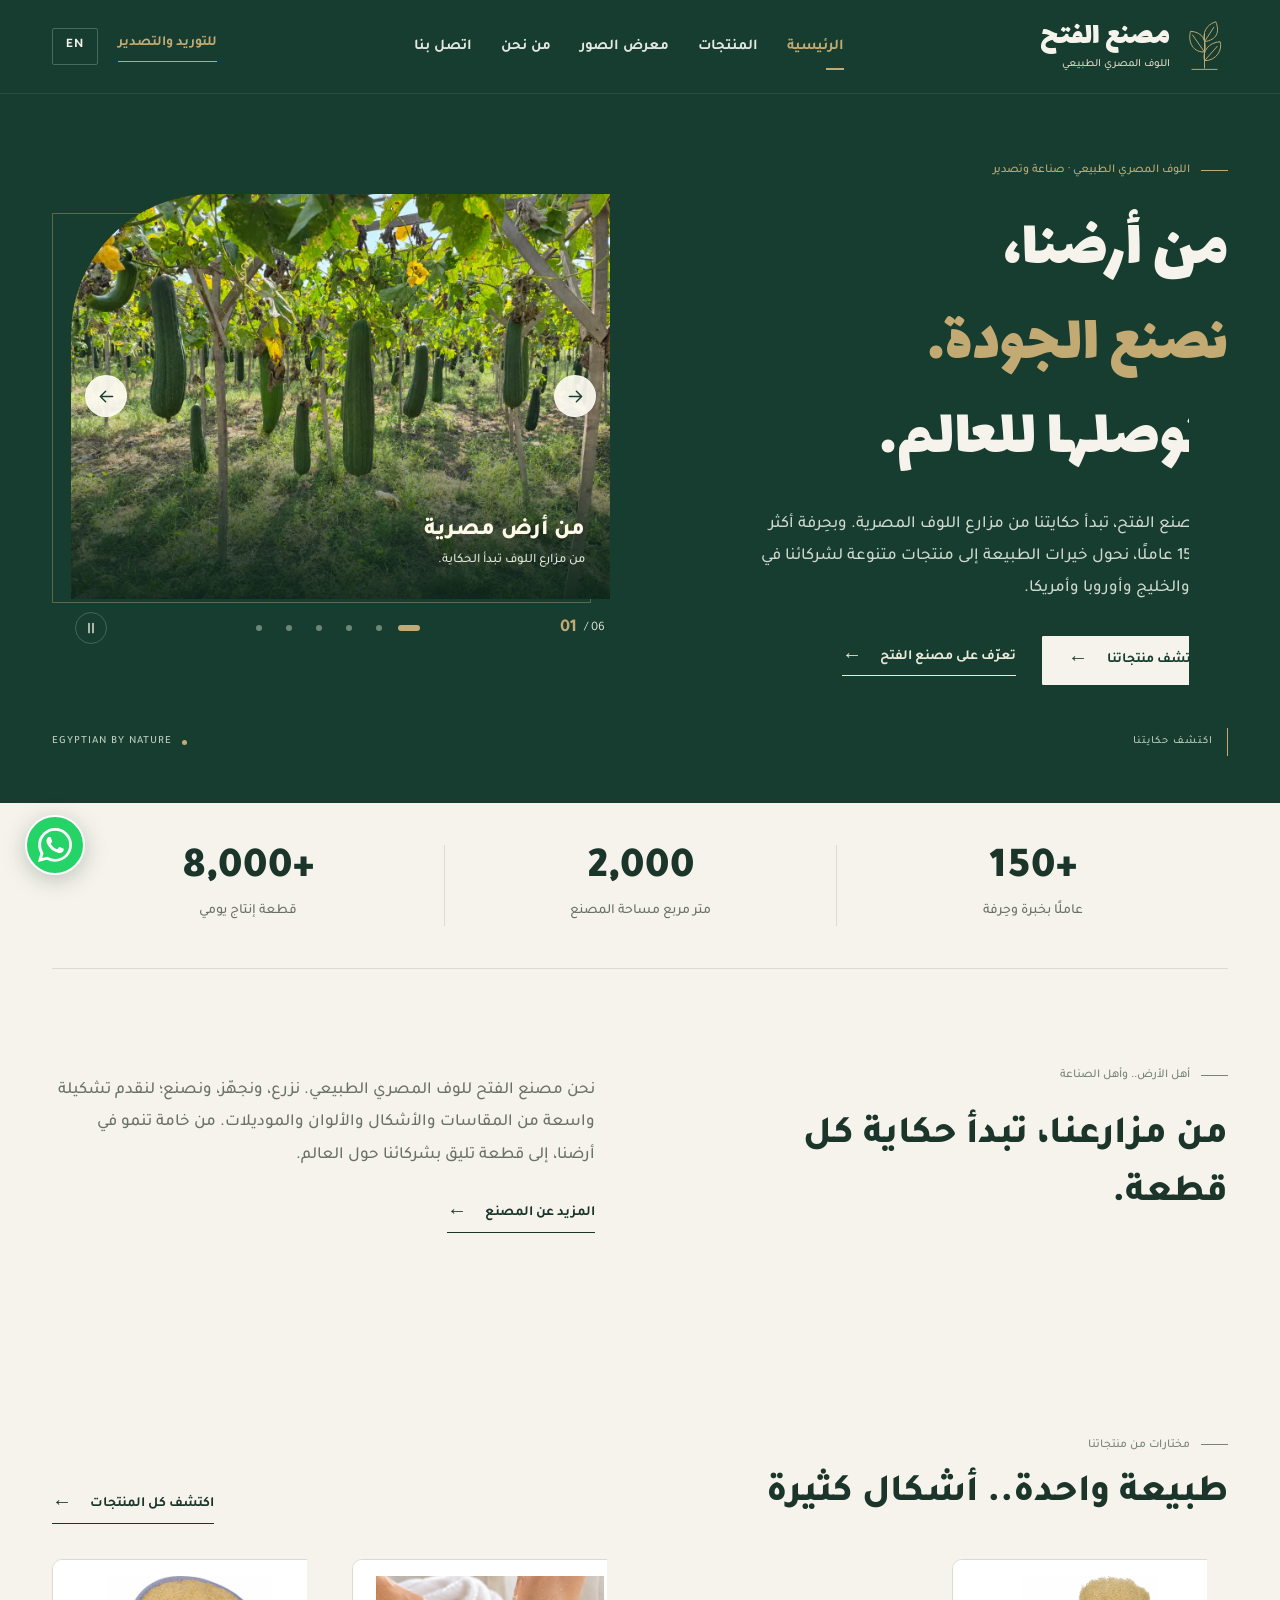
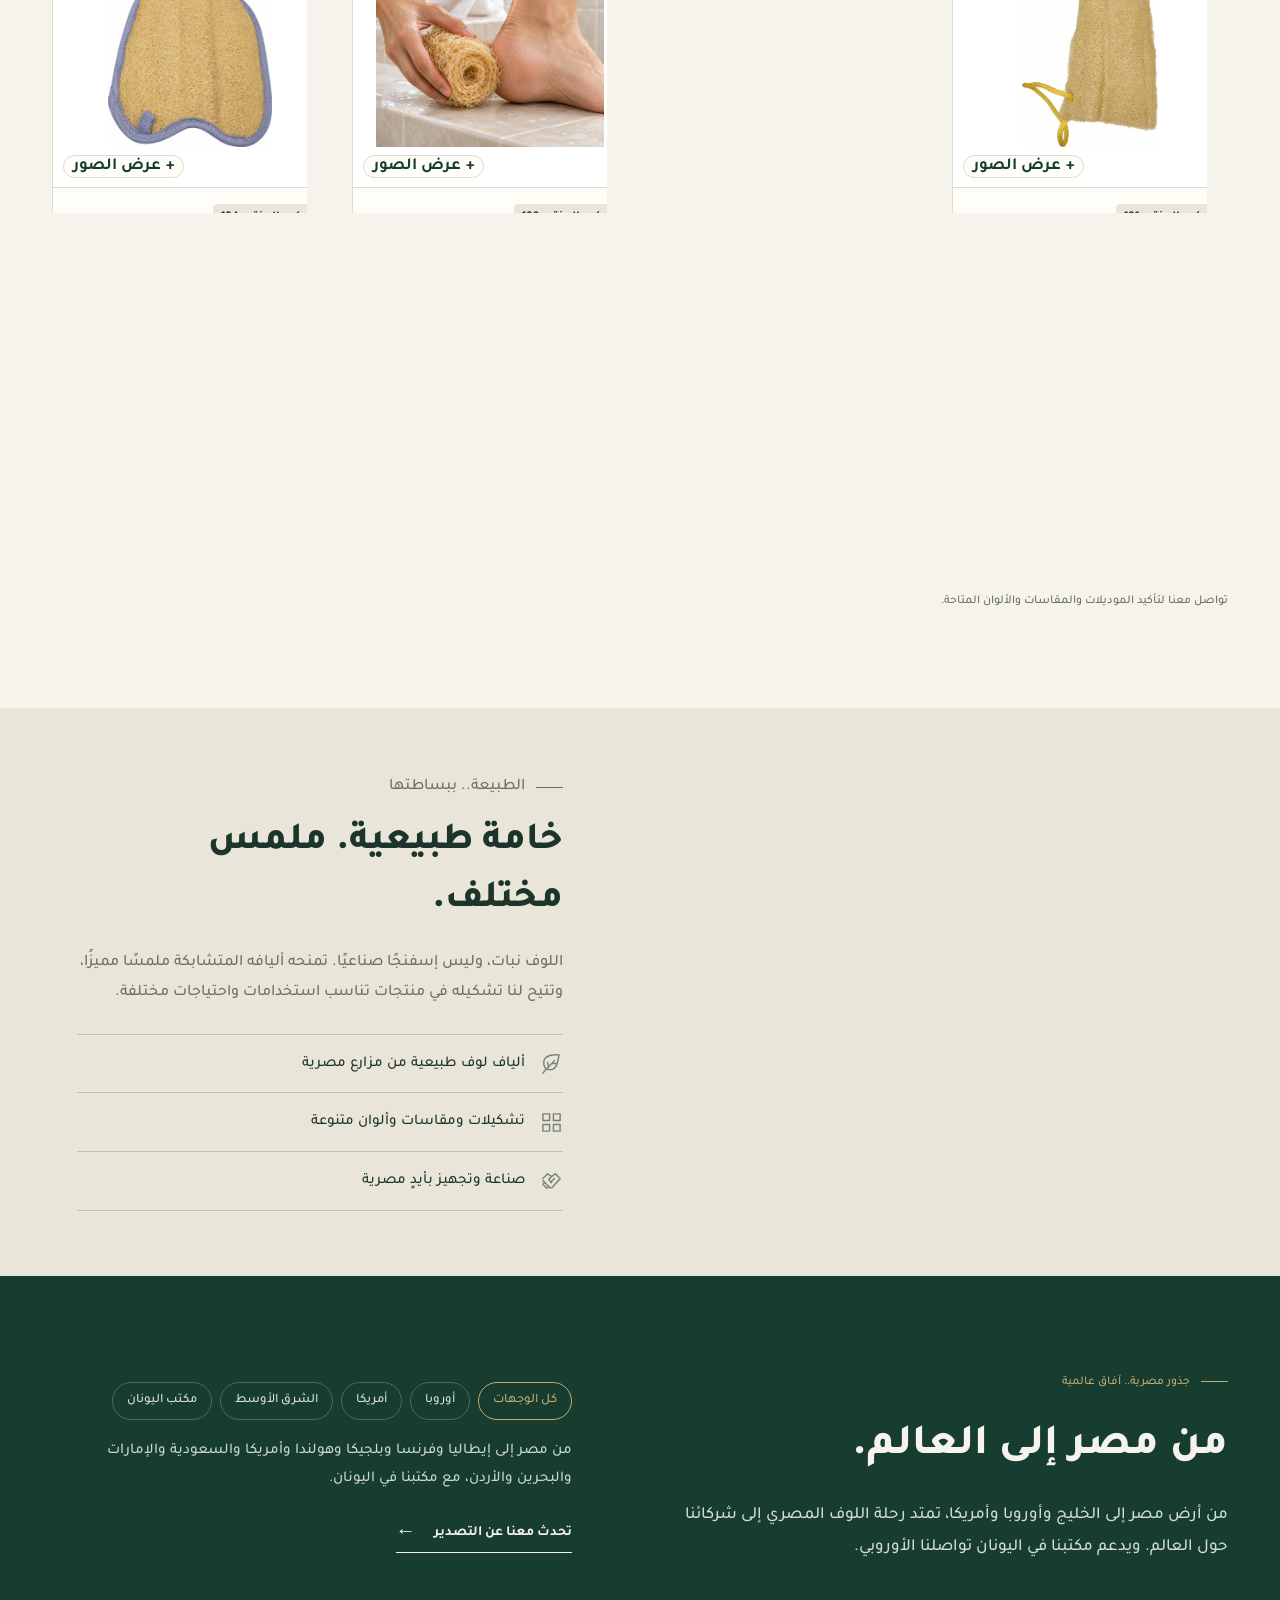
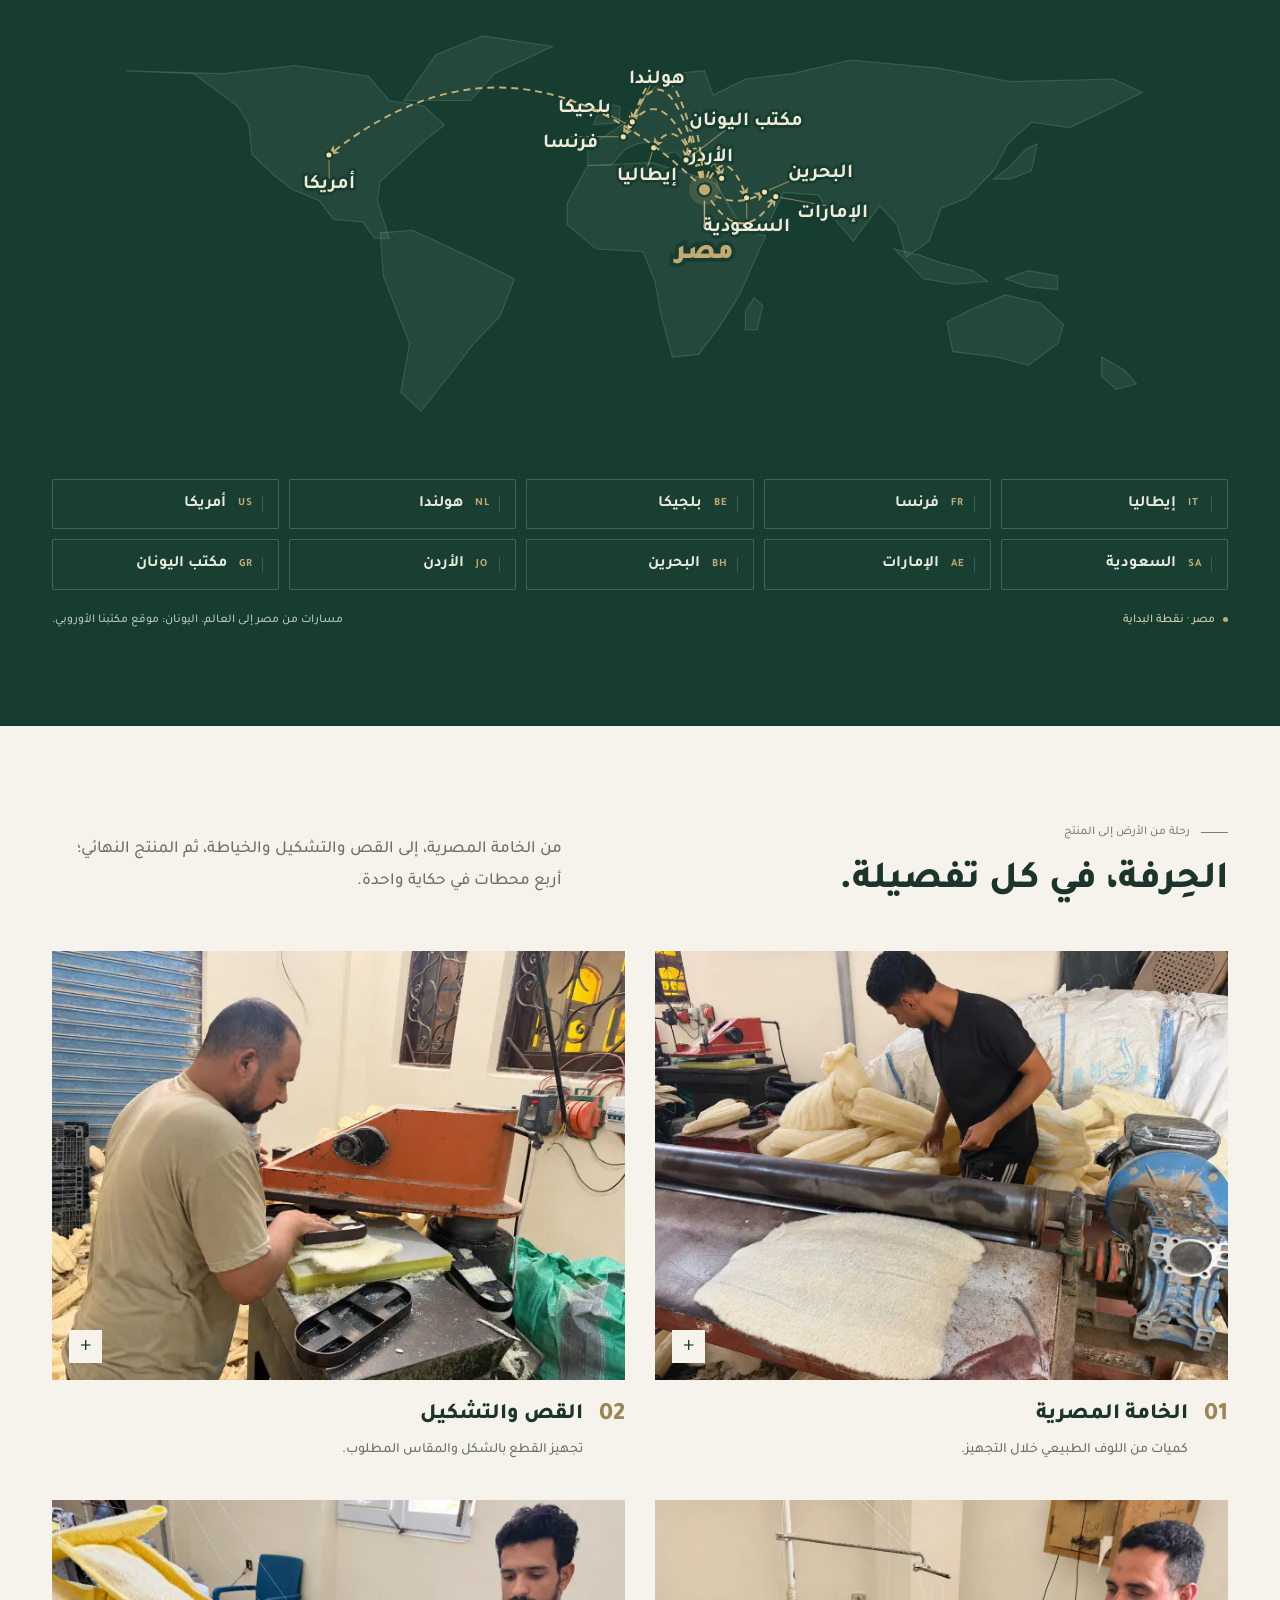
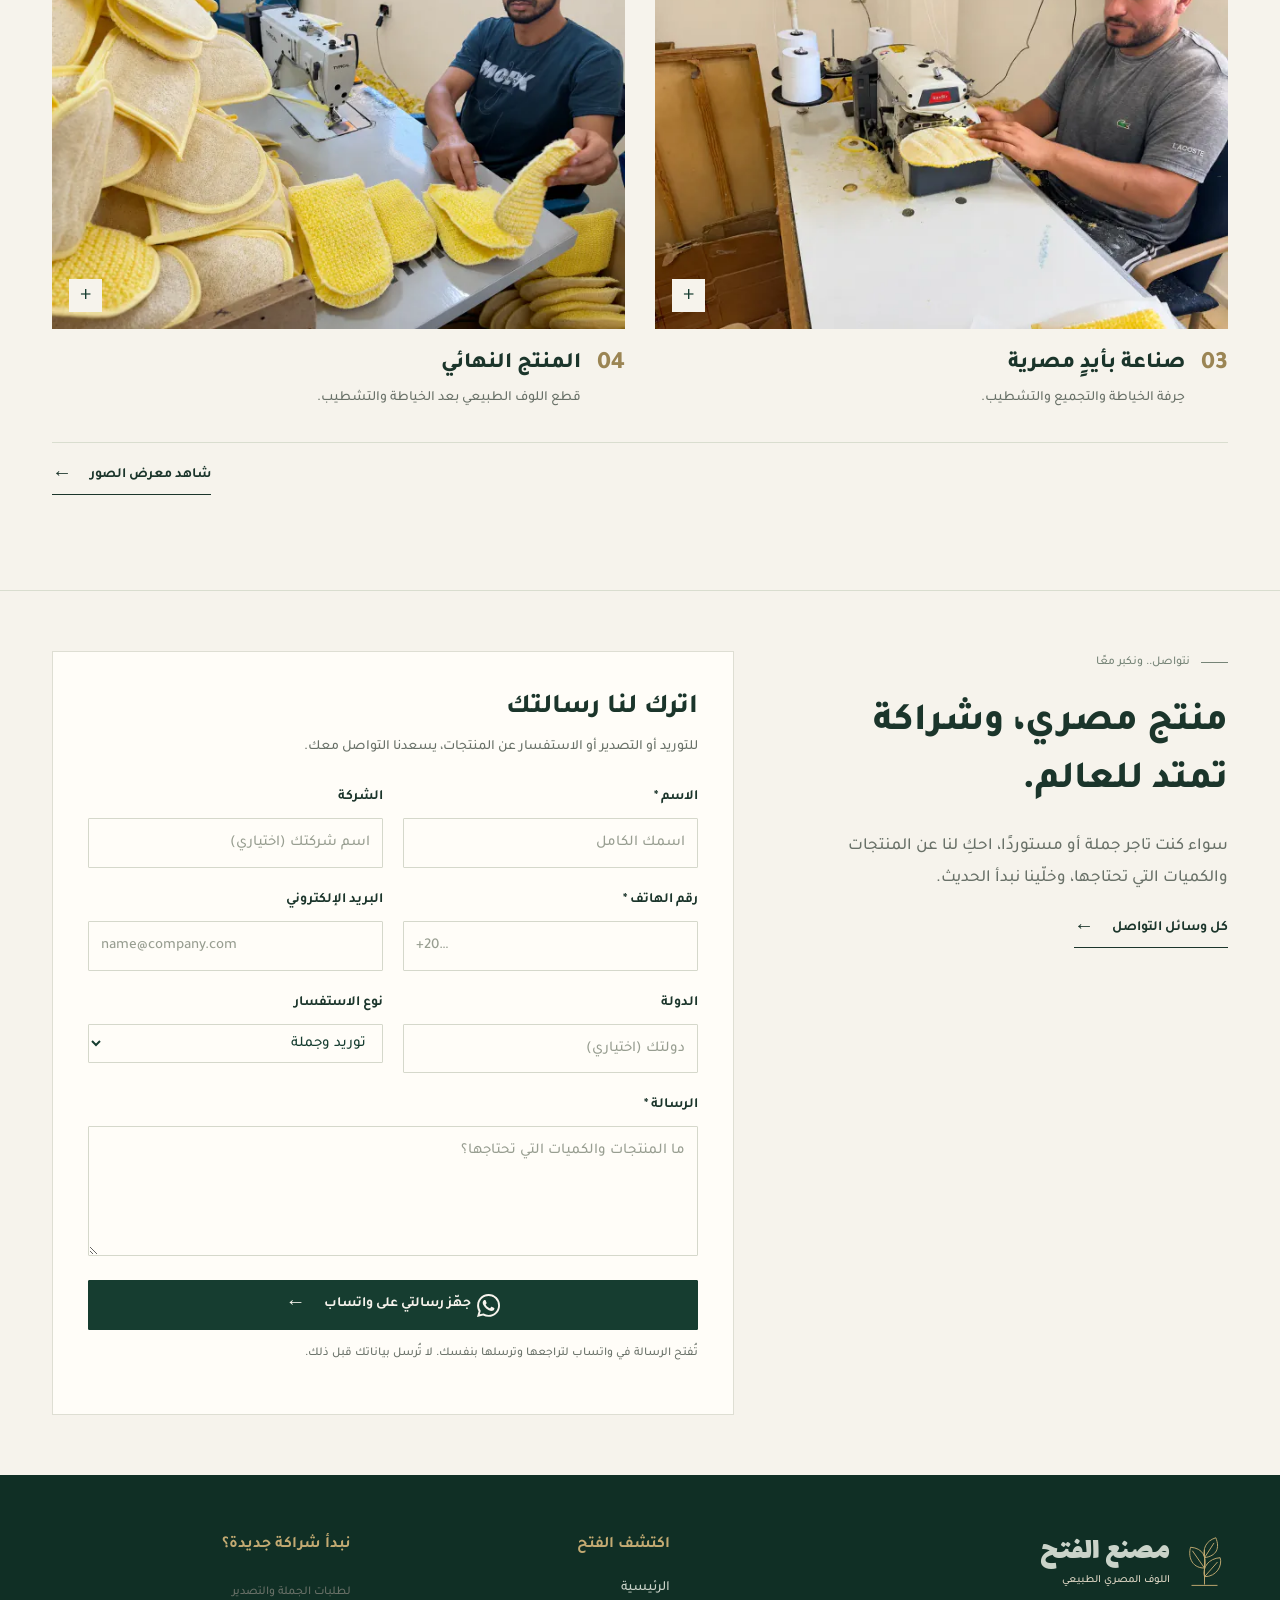
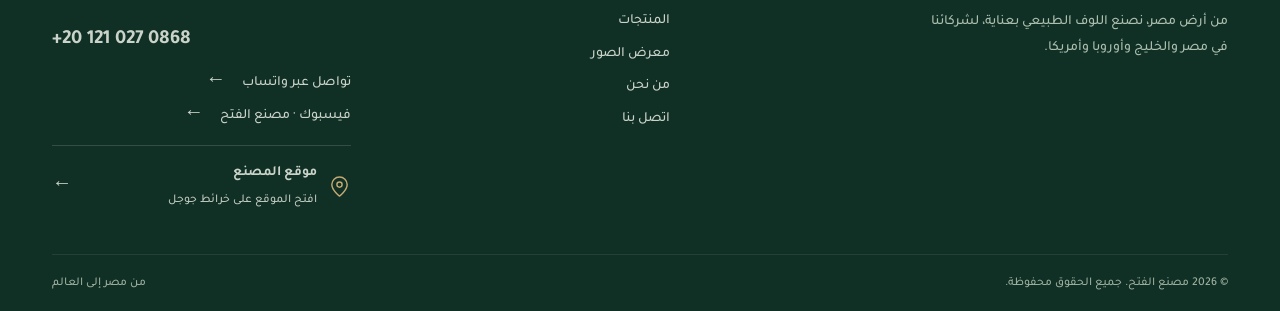
==== commit b9a42b17: "Update loofah catalogue, sequential product codes and colour photos" ====
--- a/ar/index.html
+++ b/ar/index.html
@@ -2,7 +2,7 @@
 <html lang="ar" dir="rtl"><head><meta charset="utf-8"><meta name="viewport" content="width=device-width,initial-scale=1">
 <title>الرئيسية | مصنع الفتح</title><meta name="description" content="مصنع الفتح لإنتاج وتصنيع اللوف المصري الطبيعي. مزارع مصرية وأكثر من 150 عاملًا وإنتاج يتجاوز 8000 قطعة يوميًا للجملة والتصدير."><link rel="canonical" href="https://aboelazmrh.github.io/al-fath-loofah/ar/"><link rel="alternate" hreflang="en" href="https://aboelazmrh.github.io/al-fath-loofah/"><link rel="alternate" hreflang="ar" href="https://aboelazmrh.github.io/al-fath-loofah/ar/"><link rel="alternate" hreflang="x-default" href="https://aboelazmrh.github.io/al-fath-loofah/">
 <meta name="theme-color" content="#163d30"><meta property="og:type" content="website"><meta property="og:site_name" content="Al Fath Factory"><meta property="og:title" content="الرئيسية | مصنع الفتح"><meta property="og:description" content="مصنع الفتح لإنتاج وتصنيع اللوف المصري الطبيعي. مزارع مصرية وأكثر من 150 عاملًا وإنتاج يتجاوز 8000 قطعة يوميًا للجملة والتصدير."><meta property="og:url" content="https://aboelazmrh.github.io/al-fath-loofah/ar/"><meta property="og:locale" content="ar_EG"><meta property="og:locale:alternate" content="en_US"><meta property="og:image" content="https://aboelazmrh.github.io/al-fath-loofah/assets/share-cover.jpg"><meta property="og:image:width" content="1200"><meta property="og:image:height" content="630"><meta property="og:image:alt" content="مصنع الفتح للوف المصري الطبيعي"><meta name="twitter:card" content="summary_large_image"><meta name="twitter:title" content="الرئيسية | مصنع الفتح"><meta name="twitter:description" content="مصنع الفتح لإنتاج وتصنيع اللوف المصري الطبيعي. مزارع مصرية وأكثر من 150 عاملًا وإنتاج يتجاوز 8000 قطعة يوميًا للجملة والتصدير."><meta name="twitter:image" content="https://aboelazmrh.github.io/al-fath-loofah/assets/share-cover.jpg">
-<link rel="icon" type="image/svg+xml" href="../assets/favicon.svg"><link rel="preload" href="../assets/tajawal-regular.woff" as="font" type="font/woff" crossorigin><link rel="preload" href="../assets/lalezar-regular.woff" as="font" type="font/woff" crossorigin><link rel="stylesheet" href="../assets/style.css?v=14-specs"><script src="../assets/app.js?v=14-specs" defer></script></head>
+<link rel="icon" type="image/svg+xml" href="../assets/favicon.svg"><link rel="preload" href="../assets/tajawal-regular.woff" as="font" type="font/woff" crossorigin><link rel="preload" href="../assets/lalezar-regular.woff" as="font" type="font/woff" crossorigin><link rel="stylesheet" href="../assets/style.css?v=16-colors"><script src="../assets/app.js?v=16-colors" defer></script></head>
 <body data-page="index" data-assets-base="../assets/"><a class="skip" href="#main"><span>انتقل للمحتوى</span></a><header class="site-header"><div class="wrap header-row"><a class="brand" href="index.html" aria-label="مصنع الفتح — الرئيسية">
     <svg class="brand-mark" viewbox="0 0 48 60" aria-hidden="true" fill="none" stroke="currentColor" stroke-width="1.1"><path d="M24 56V16M24 37C8 37 5 22 8 13c14 1 19 11 16 24Zm0-12c-2-10 1-19 13-23 5 12 1 21-13 23Zm0 22c14 0 21-13 18-22-13 1-21 11-18 22Z"/><path d="M10 17 24 37M35 8 24 25m15 5L24 47"/><path d="M9 57h30"/></svg>
     <span><strong class="brand-name">مصنع الفتح</strong><span class="brand-sub">اللوف المصري الطبيعي</span></span></a>
@@ -22,37 +22,37 @@
         <h2>طبيعة واحدة.. أشكال كثيرة</h2>
       </div><a class="text-link" href="products.html"><span>اكتشف كل المنتجات</span><span class="arrow" aria-hidden="true">←</span></a></div>
       <div class="product-grid"><article class="product catalog-product reveal" data-category="natural">
-      <button class="product-image catalog-photo" type="button" data-product="101" aria-haspopup="dialog" aria-label="عرض صور لوف طبيعي، كود 101">
-        <img src="../assets/products/101-1.webp?v=2" alt="لوف طبيعي" loading="lazy" decoding="async">
+      <button class="product-image catalog-photo" type="button" data-product="101" aria-haspopup="dialog" aria-label="عرض صور نص كوز لوف خام بحبل، كود 101">
+        <img src="../assets/products/101-1.webp?v=3" alt="نص كوز لوف خام بحبل" loading="lazy" decoding="async">
         <span class="product-photo-action" aria-hidden="true"><span>+</span><span>عرض الصور</span></span>
       </button>
       <div class="product-details">
         <div class="product-code"><span>كود المنتج</span> <bdi>101</bdi></div>
-        <h3>لوف طبيعي</h3>
-        <p>قطعة لوف طبيعي.</p>
-        <a class="text-link" href="contact.html?product=101"><span>استفسر عن المنتج</span><span class="arrow" aria-hidden="true">←</span></a>
+        <h3>نص كوز لوف خام بحبل</h3>
+        <p>نصف كوز من اللوف الطبيعي الخام بطول ١٥ سم، مع حبل للتعليق.</p><dl class="product-specs"><div><dt>الطول</dt><dd><bdi dir="ltr">١٥</bdi> <span>سم</span></dd></div></dl>
+        <a class="text-link" data-product-enquiry href="contact.html?product=101&amp;catalog=2"><span>استفسر عن المنتج</span><span class="arrow" aria-hidden="true">←</span></a>
       </div>
     </article><article class="product catalog-product reveal" data-category="mitts">
-      <button class="product-image catalog-photo" type="button" data-product="102" aria-haspopup="dialog" aria-label="عرض صور لوف كف جوانتي بشكير، كود 102">
-        <img src="../assets/products/102-1.webp" alt="لوف كف جوانتي بشكير" loading="lazy" decoding="async">
+      <button class="product-image catalog-photo" type="button" data-product="102" aria-haspopup="dialog" aria-label="عرض صور لوف كف دبل طبيعي، كود 102">
+        <img src="../assets/products/102-1.webp" alt="لوف كف دبل طبيعي" loading="lazy" decoding="async">
         <span class="product-photo-action" aria-hidden="true"><span>+</span><span>عرض الصور</span></span>
       </button>
       <div class="product-details">
         <div class="product-code"><span>كود المنتج</span> <bdi>102</bdi></div>
-        <h3>لوف كف جوانتي بشكير</h3>
-        <p>كف استحمام يُلبس في اليد، بوجه من اللوف الطبيعي وظهر من قماش البشكير.</p><dl class="product-specs"><div><dt>الطول</dt><dd><bdi dir="ltr">٢٠</bdi> <span>سم</span></dd></div><div><dt>العرض</dt><dd><bdi dir="ltr">١٦</bdi> <span>سم</span></dd></div><div><dt>الألوان المتاحة</dt><dd>بيج، أصفر، لبني، روز، أبيض</dd></div></dl>
-        <a class="text-link" href="contact.html?product=102"><span>استفسر عن المنتج</span><span class="arrow" aria-hidden="true">←</span></a>
+        <h3>لوف كف دبل طبيعي</h3>
+        <p>كف استحمام يُلبس في اليد، بوجهين من اللوف الطبيعي.</p><dl class="product-specs"><div><dt>الطول</dt><dd><bdi dir="ltr">٢٠</bdi> <span>سم</span></dd></div><div><dt>العرض</dt><dd><bdi dir="ltr">١٦</bdi> <span>سم</span></dd></div></dl>
+        <a class="text-link" data-product-enquiry href="contact.html?product=102&amp;catalog=2"><span>استفسر عن المنتج</span><span class="arrow" aria-hidden="true">←</span></a>
       </div>
     </article><article class="product catalog-product reveal" data-category="natural">
       <button class="product-image catalog-photo" type="button" data-product="103" aria-haspopup="dialog" aria-label="عرض صور رول لوف طبيعي، كود 103">
-        <img src="../assets/products/103-1.webp" alt="رول لوف طبيعي" loading="lazy" decoding="async">
+        <img src="../assets/products/103-4.webp" alt="رول لوف طبيعي" loading="lazy" decoding="async">
         <span class="product-photo-action" aria-hidden="true"><span>+</span><span>عرض الصور</span></span>
       </button>
       <div class="product-details">
         <div class="product-code"><span>كود المنتج</span> <bdi>103</bdi></div>
         <h3>رول لوف طبيعي</h3>
-        <p>رول لوف طبيعي مناسب لفرك كعب القدمين أثناء الاستحمام.</p>
-        <a class="text-link" href="contact.html?product=103"><span>استفسر عن المنتج</span><span class="arrow" aria-hidden="true">←</span></a>
+        <p>رول لوف طبيعي مناسب لفرك كعب القدمين أثناء الاستحمام.</p><dl class="product-specs"><div><dt>الطول</dt><dd><bdi dir="ltr">٧</bdi> <span>سم</span></dd></div></dl>
+        <a class="text-link" data-product-enquiry href="contact.html?product=103&amp;catalog=2"><span>استفسر عن المنتج</span><span class="arrow" aria-hidden="true">←</span></a>
       </div>
     </article><article class="product catalog-product reveal" data-category="pads">
       <button class="product-image catalog-photo" type="button" data-product="104" aria-haspopup="dialog" aria-label="عرض صور لوف قلب كبير بشكير، كود 104">
@@ -62,8 +62,8 @@
       <div class="product-details">
         <div class="product-code"><span>كود المنتج</span> <bdi>104</bdi></div>
         <h3>لوف قلب كبير بشكير</h3>
-        <p>لوف استحمام كبير على شكل قلب، بظهر بشكير وشريط لتثبيت اليد.</p><dl class="product-specs"><div><dt>الطول</dt><dd><bdi dir="ltr">٢١</bdi> <span>سم</span></dd></div><div><dt>العرض</dt><dd><bdi dir="ltr">١٨</bdi> <span>سم</span></dd></div></dl>
-        <a class="text-link" href="contact.html?product=104"><span>استفسر عن المنتج</span><span class="arrow" aria-hidden="true">←</span></a>
+        <p>لوف استحمام كبير على شكل قلب، بظهر بشكير وشريط لتثبيت اليد.</p><dl class="product-specs"><div><dt>الطول</dt><dd><bdi dir="ltr">٢١</bdi> <span>سم</span></dd></div><div><dt>العرض</dt><dd><bdi dir="ltr">١٨</bdi> <span>سم</span></dd></div><div class="product-colors"><dt>الألوان المتاحة</dt><dd><span class="product-swatches" role="group" aria-label="ألوان المنتج"><button class="product-swatch" type="button" data-product-color="rose" style="--swatch-color:#cf7f87" title="روز" aria-label="روز" aria-pressed="false"></button><button class="product-swatch" type="button" data-product-color="beige" style="--swatch-color:#ddc6a4" title="بيج" aria-label="بيج" aria-pressed="false"></button><button class="product-swatch" type="button" data-product-color="blue" style="--swatch-color:#526e9d" title="أزرق" aria-label="أزرق" aria-pressed="false"></button><button class="product-swatch" type="button" data-product-color="yellow" style="--swatch-color:#e7be40" title="أصفر" aria-label="أصفر" aria-pressed="false"></button><button class="product-swatch" type="button" data-product-color="light-blue" style="--swatch-color:#bac4cf" title="لبني" aria-label="لبني" aria-pressed="true"></button></span><span class="product-color-name" data-color-name aria-live="polite">لبني</span></dd></div></dl>
+        <a class="text-link" data-product-enquiry href="contact.html?product=104&amp;catalog=2&amp;color=light-blue"><span>استفسر عن المنتج</span><span class="arrow" aria-hidden="true">←</span></a>
       </div>
     </article></div>
       <p class="small-note">تواصل معنا لتأكيد الموديلات والمقاسات والألوان المتاحة.</p>
@@ -108,4 +108,4 @@
           <a class="button modal-enquiry" href="contact.html"><span>استفسر عن هذا المنتج</span><span class="arrow" aria-hidden="true">←</span></a>
         </div>
       </div>
-    </dialog><script type="application/json" id="product-data">[{"id": "101", "cat": "natural", "ar": "لوف طبيعي", "en": "Natural loofah", "desc_ar": "قطعة لوف طبيعي.", "desc_en": "A piece of natural loofah.", "photos": [{"image": "products/101-1.webp?v=2", "ar": "واجهة اللوف الطبيعي", "en": "Front view of the natural loofah"}, {"image": "products/101-2.webp?v=2", "ar": "المقطع الليفي من زاوية مائلة", "en": "Angled view of the fibrous cut end"}, {"image": "products/101-3.webp?v=2", "ar": "الوجه الآخر للوف الطبيعي", "en": "Opposite side of the natural loofah"}, {"image": "products/110-1.webp?v=2", "ar": "اللوف الطبيعي من الجانب", "en": "Side view of the natural loofah"}, {"image": "products/110-2.webp?v=2", "ar": "المقطع الليفي للوف الطبيعي", "en": "Fibrous cross-section of the natural loofah"}], "previous_codes": ["110"]}, {"id": "102", "cat": "mitts", "ar": "لوف كف جوانتي بشكير", "en": "Terry-backed loofah mitt", "desc_ar": "كف استحمام يُلبس في اليد، بوجه من اللوف الطبيعي وظهر من قماش البشكير.", "desc_en": "A bath mitt with a natural loofah face and a terry cloth back.", "photos": [{"image": "products/102-1.webp", "ar": "الوجه المصنوع من اللوف الطبيعي", "en": "Natural loofah face"}, {"image": "products/102-2.webp", "ar": "الوجه القماشي البيج", "en": "Beige fabric side"}, {"image": "products/102-3.webp", "ar": "الوجه القماشي من زاوية جانبية", "en": "Fabric side viewed from an angle"}], "size_cm": [16, 20], "colors": [{"ar": "بيج", "en": "Beige"}, {"ar": "أصفر", "en": "Yellow"}, {"ar": "لبني", "en": "Light blue"}, {"ar": "روز", "en": "Pink"}, {"ar": "أبيض", "en": "White"}]}, {"id": "103", "cat": "natural", "ar": "رول لوف طبيعي", "en": "Natural loofah roll", "desc_ar": "رول لوف طبيعي مناسب لفرك كعب القدمين أثناء الاستحمام.", "desc_en": "A natural loofah roll suitable for scrubbing the heels while bathing.", "photos": [{"image": "products/103-1.webp", "ar": "الرول في وضع رأسي", "en": "Upright view of the roll"}, {"image": "products/103-2.webp", "ar": "المقطع الدائري للألياف", "en": "Circular fibre cross-section"}, {"image": "products/103-3.webp", "ar": "الرول من الجانب", "en": "Side view of the roll"}, {"image": "products/103-4.webp", "ar": "استخدام رول اللوف الطبيعي على كعب القدم", "en": "Using the natural loofah roll on a heel"}]}, {"id": "104", "cat": "pads", "ar": "لوف قلب كبير بشكير", "en": "Large heart-shaped terry-backed loofah", "desc_ar": "لوف استحمام كبير على شكل قلب، بظهر بشكير وشريط لتثبيت اليد.", "desc_en": "A large heart-shaped bath loofah with a terry cloth back and a hand strap.", "photos": [{"image": "products/104-1.webp", "ar": "وجه اللوف والحافة الزرقاء", "en": "Loofah face and blue edging"}, {"image": "products/104-2.webp", "ar": "الظهر الأزرق وشريط اليد", "en": "Blue fabric back and hand strap"}], "size_cm": [18, 21]}, {"id": "105", "cat": "mitts", "ar": "قفاز لوف أصفر قصير بظهر منسوج", "en": "Short yellow woven-back loofah mitt", "desc_ar": "قفاز قصير بوجه من اللوف الطبيعي وظهر أصفر منسوج.", "desc_en": "Short bath mitt with a natural loofah face and a yellow woven back.", "photos": [{"image": "products/105-1.webp?v=2", "ar": "وجه اللوف للقفاز الأصفر القصير", "en": "Natural loofah face of the short yellow mitt"}, {"image": "products/105-2.webp?v=2", "ar": "الظهر الأصفر المنسوج للقفاز القصير", "en": "Yellow woven back of the short mitt"}]}, {"id": "106", "cat": "kitchen", "ar": "لوف مسطّح بحلقة قماش", "en": "Flat loofah pads with fabric loops", "desc_ar": "لوف طبيعي مسطّح بحلقة قماش، مناسب لغسل الأطباق والحلل ومواعين المطبخ.", "desc_en": "Flat natural loofah pads with fabric loops, suitable for washing dishes, pots and other kitchenware.", "photos": [{"image": "products/106-1.webp", "ar": "سطح اللوف وحلقات التعليق", "en": "Loofah surfaces and hanging loops"}, {"image": "products/106-2.webp", "ar": "القطع من الجانب", "en": "Side view of the pads"}, {"image": "products/106-3.webp", "ar": "غسل حلة باللوف المسطّح بجانب الأطباق", "en": "Washing a pot with the flat loofah pad beside the dishes"}]}, {"id": "107", "cat": "mitts", "ar": "قفاز لوف بيج بفتحة لليد", "en": "Beige loofah mitt with an open cuff", "desc_ar": "قفاز بيج بوجه من اللوف الطبيعي وظهر قماشي وفتحة لليد.", "desc_en": "Beige mitt with a loofah face, fabric back and open cuff.", "photos": [{"image": "products/107-1.webp", "ar": "الوجه الليفي والوجه القماشي", "en": "Loofah face and fabric side"}, {"image": "products/107-2.webp", "ar": "لقطة قريبة لفتحة اليد", "en": "Close-up of the open cuff"}]}, {"id": "108", "cat": "pads", "ar": "لوف بيضاوي للأطفال", "en": "Oval bath loofah for children", "desc_ar": "لوف استحمام بيضاوي مخصّص للأطفال، بحافة وردية وشريط لتثبيت اليد.", "desc_en": "An oval bath loofah designed for children, with pink edging and a hand strap.", "photos": [{"image": "products/108-1.webp", "ar": "وجه اللوف بالحافة الوردية", "en": "Loofah face with pink edging"}, {"image": "products/108-2.webp", "ar": "الظهر الوردي وشريط اليد", "en": "Pink fabric back and hand strap"}], "size_cm": [13, 17]}, {"id": "109", "cat": "back", "ar": "لوف طويل للظهر بشكير", "en": "Long terry-backed loofah back scrubber", "desc_ar": "لوف طويل مخصّص للظهر، بوجه من اللوف الطبيعي وظهر بشكير وحبلين للإمساك.", "desc_en": "A long back scrubber with a natural loofah face, a terry cloth back and two cords to hold.", "photos": [{"image": "products/109-1.webp", "ar": "وجه اللوف والحبلان الأزرقان", "en": "Loofah face with blue cords"}, {"image": "products/109-2.webp", "ar": "الظهر القماشي الأزرق", "en": "Blue fabric back"}, {"image": "products/109-3.webp", "ar": "الزاوية الجانبية للوف الظهر وظهر البشكير", "en": "Side view of the back scrubber and its terry cloth backing"}], "length_cm": 32, "width_cm": 11, "previous_codes": ["113"]}, {"id": "111", "cat": "pads", "ar": "لوف استحمام بيضاوي أصفر", "en": "Yellow oval loofah bath pad", "desc_ar": "قطعة لوف بيضاوية بحواف صفراء وظهر منسوج مع شريط لليد.", "desc_en": "Oval loofah pad with yellow edging, a woven back and a hand strap.", "photos": [{"image": "products/111-1.webp", "ar": "وجه اللوف وحلقة التعليق", "en": "Loofah face and hanging loop"}, {"image": "products/111-2.webp", "ar": "الظهر الأصفر وشريط اليد", "en": "Yellow woven back and hand strap"}]}, {"id": "112", "cat": "back", "ar": "لوف طويل حمصي سوري", "en": "Long Syrian-style Homsi loofah", "desc_ar": "لوف طويل من موديل حمصي سوري، بوجه ليفي وظهر أصفر منسوج وحبلين للإمساك.", "desc_en": "A long Syrian-style Homsi loofah with a fibrous face, a woven yellow back and two cords to hold.", "photos": [{"image": "products/112-1.webp", "ar": "وجه اللوف والحبلان الأصفران", "en": "Loofah face with yellow cords"}, {"image": "products/112-2.webp", "ar": "الظهر الأصفر المنسوج", "en": "Yellow woven back"}], "length_cm": 32, "width_cm": 12}, {"id": "114", "cat": "mitts", "ar": "كف لوف حمصي", "en": "Homsi loofah mitt", "desc_ar": "كف استحمام حمصي بوجه من اللوف الطبيعي وحافة صفراء مخيطة.", "desc_en": "A Homsi bath mitt with a natural loofah face and stitched yellow edging.", "photos": [{"image": "products/114-1.webp", "ar": "وجه اللوف والحافة الصفراء", "en": "Loofah face and yellow edging"}, {"image": "products/114-2.webp", "ar": "تفاصيل فتحة اليد والحافة", "en": "Open cuff and edging detail"}], "size_cm": [16, 20]}, {"id": "115", "cat": "mitts", "ar": "لوف كف بإصبع", "en": "Thumb loofah mitt", "desc_ar": "كف استحمام بوجه من اللوف الطبيعي وفتحة للإبهام وظهر قماشي.", "desc_en": "A bath mitt with a natural loofah face, a thumb opening and a fabric back.", "photos": [{"image": "products/115-1.webp", "ar": "الوجه الليفي وتصميم الإبهام", "en": "Loofah face and thumb shape"}, {"image": "products/115-2.webp", "ar": "الظهر القماشي الأزرق", "en": "Blue fabric side"}], "length_cm": 21, "width_cm": 18}, {"id": "116", "cat": "pads", "ar": "لوف مضرب بشكير", "en": "Terry-backed loofah paddle", "desc_ar": "لوف استحمام على شكل مضرب، بوجه من اللوف الطبيعي وظهر بشكير ومقبض.", "desc_en": "A paddle-shaped bath scrubber with a natural loofah face, a terry cloth back and a handle.", "photos": [{"image": "products/116-1.webp", "ar": "وجه اللوف والمقبض", "en": "Loofah face and handle"}, {"image": "products/116-2.webp", "ar": "الوجه القماشي الخلفي", "en": "Fabric back of the paddle"}]}, {"id": "117", "cat": "back", "ar": "لوف مقبض بشكير", "en": "Terry-backed loofah strap with handles", "desc_ar": "شريط لوف طويل للظهر، بوجه من اللوف الطبيعي وظهر بشكير ومقبضين.", "desc_en": "A long back scrubber with a natural loofah face, a terry cloth back and two handles.", "photos": [{"image": "products/117-1.webp", "ar": "وجه اللوف والمقابض", "en": "Loofah face and handles"}, {"image": "products/117-2.webp", "ar": "الحزام مفرودًا من جهة القماش", "en": "Extended belt showing the fabric side"}, {"image": "products/117-3.webp", "ar": "الحزام مطويًا وتفاصيل المقابض", "en": "Folded belt and handle detail"}], "length_cm": 80, "width_cm": 11}, {"id": "118", "cat": "natural", "ar": "كوز لوف خام", "en": "Whole raw natural loofah", "desc_ar": "كوز كامل من اللوف الطبيعي الخام.", "desc_en": "A whole, raw natural loofah.", "photos": [{"image": "products/118-1.webp", "ar": "اللوف الطويل من الأمام", "en": "Front view of the long loofah"}, {"image": "products/118-2.webp", "ar": "اللوف من الجانب وحبل التعليق", "en": "Side view with the hanging cord"}, {"image": "products/118-3.webp", "ar": "لقطة قريبة للألياف والحبل الأصفر", "en": "Close-up of the fibres and yellow cord"}], "length_cm": 55}, {"id": "119", "cat": "mitts", "ar": "كف سوري مرايا", "en": "Syrian-style Maraya loofah mitt", "desc_ar": "كف استحمام من موديل سوري مرايا، بوجه من اللوف الطبيعي وظهر أصفر منسوج يمتد عند المعصم.", "desc_en": "A Syrian-style Maraya bath mitt with a natural loofah face and a woven yellow back that extends to the wrist.", "photos": [{"image": "products/119-1.webp", "ar": "وجه اللوف مع امتداد القماش الأصفر عند المعصم", "en": "Loofah face and extended yellow cuff"}, {"image": "products/119-2.webp", "ar": "الظهر الأصفر المنسوج للقفاز الطويل", "en": "Yellow woven back of the extended-cuff mitt"}], "length_cm": 25, "width_cm": 16}]</script><script type="application/json" id="destination-data">[{"id": "italy", "ar": "إيطاليا", "en": "Italy", "code": "IT", "region": "europe", "lon": 12.6, "lat": 42.5, "label": [526, 173], "bend": -38}, {"id": "france", "ar": "فرنسا", "en": "France", "code": "FR", "region": "europe", "lon": 2.2, "lat": 46.6, "label": [457, 143], "bend": -68}, {"id": "belgium", "ar": "بلجيكا", "en": "Belgium", "code": "BE", "region": "europe", "lon": 4.5, "lat": 50.8, "label": [470, 112], "bend": -87}, {"id": "netherlands", "ar": "هولندا", "en": "Netherlands", "code": "NL", "region": "europe", "lon": 5.3, "lat": 52.1, "label": [535, 85], "bend": -106}, {"id": "usa", "ar": "أمريكا", "en": "United States", "code": "US", "region": "america", "lon": -98.6, "lat": 39.8, "label": [238, 181], "bend": -156}, {"id": "saudi", "ar": "السعودية", "en": "Saudi Arabia", "code": "SA", "region": "middleeast", "lon": 44.4, "lat": 24.0, "label": [617, 220], "bend": -47}, {"id": "uae", "ar": "الإمارات", "en": "UAE", "code": "AE", "region": "middleeast", "lon": 54.4, "lat": 24.45, "label": [695, 207], "bend": 58}, {"id": "bahrain", "ar": "البحرين", "en": "Bahrain", "code": "BH", "region": "middleeast", "lon": 50.55, "lat": 26.1, "label": [684, 171], "bend": 19}, {"id": "jordan", "ar": "الأردن", "en": "Jordan", "code": "JO", "region": "middleeast", "lon": 35.9, "lat": 31.2, "label": [582, 156], "bend": -32}, {"id": "greece", "ar": "مكتب اليونان", "en": "Greece office", "code": "GR", "region": "greece", "lon": 23.7, "lat": 37.98, "label": [616, 123], "bend": -69}]</script></body></html>+    </dialog><script type="application/json" id="product-data">[{"id": "101", "cat": "natural", "ar": "نص كوز لوف خام بحبل", "en": "Half raw loofah with hanging cord", "desc_ar": "نصف كوز من اللوف الطبيعي الخام بطول ١٥ سم، مع حبل للتعليق.", "desc_en": "Half a raw natural loofah, 15 cm long, with a hanging cord.", "photos": [{"image": "products/101-1.webp?v=3", "ar": "نص كوز لوف خام بحبل تعليق", "en": "Half raw loofah with hanging cord"}, {"image": "products/101-2.webp?v=3", "ar": "المقطع الليفي من زاوية مائلة", "en": "Angled view of the fibrous cut end"}, {"image": "products/101-3.webp?v=3", "ar": "الوجه الآخر للوف الطبيعي", "en": "Opposite side of the natural loofah"}], "previous_codes": ["110"], "length_cm": 15}, {"id": "102", "cat": "mitts", "ar": "لوف كف دبل طبيعي", "en": "Double-sided natural loofah mitt", "desc_ar": "كف استحمام يُلبس في اليد، بوجهين من اللوف الطبيعي.", "desc_en": "A bath mitt with natural loofah on both sides.", "photos": [{"image": "products/102-1.webp", "ar": "الوجه الأمامي من اللوف الطبيعي", "en": "Front natural loofah face"}, {"image": "products/102-back.webp", "ar": "الوجه الخلفي من اللوف الطبيعي", "en": "Reverse natural loofah face"}], "length_cm": 20, "width_cm": 16}, {"id": "103", "cat": "natural", "ar": "رول لوف طبيعي", "en": "Natural loofah roll", "desc_ar": "رول لوف طبيعي مناسب لفرك كعب القدمين أثناء الاستحمام.", "desc_en": "A natural loofah roll suitable for scrubbing the heels while bathing.", "photos": [{"image": "products/103-4.webp", "ar": "استخدام رول اللوف الطبيعي على كعب القدم", "en": "Using the natural loofah roll on a heel"}, {"image": "products/103-1.webp", "ar": "الرول في وضع رأسي", "en": "Upright view of the roll"}, {"image": "products/103-2.webp", "ar": "المقطع الدائري للألياف", "en": "Circular fibre cross-section"}, {"image": "products/103-3.webp", "ar": "الرول من الجانب", "en": "Side view of the roll"}], "length_cm": 7}, {"id": "104", "cat": "pads", "ar": "لوف قلب كبير بشكير", "en": "Large heart-shaped terry-backed loofah", "desc_ar": "لوف استحمام كبير على شكل قلب، بظهر بشكير وشريط لتثبيت اليد.", "desc_en": "A large heart-shaped bath loofah with a terry cloth back and a hand strap.", "photos": [{"image": "products/104-1.webp", "ar": "وجه اللوف بالحافة اللبني", "en": "Loofah face with light blue edging"}, {"image": "products/104-2.webp", "ar": "ظهر البشكير اللبني وشريط اليد", "en": "Light blue terry back and hand strap"}], "size_cm": [18, 21], "default_color": "light-blue", "colors": [{"id": "rose", "ar": "روز", "en": "Rose", "hex": "#cf7f87", "image": "products/104-rose.webp", "preview": true}, {"id": "beige", "ar": "بيج", "en": "Beige", "hex": "#ddc6a4", "image": "products/104-beige.webp", "preview": true}, {"id": "blue", "ar": "أزرق", "en": "Blue", "hex": "#526e9d", "image": "products/104-blue.webp", "preview": true}, {"id": "yellow", "ar": "أصفر", "en": "Yellow", "hex": "#e7be40", "image": "products/104-yellow.webp", "preview": true}, {"id": "light-blue", "ar": "لبني", "en": "Light blue", "hex": "#bac4cf", "image": "products/104-2.webp", "preview": false}]}, {"id": "105", "cat": "mitts", "ar": "لوف كف حمصي", "en": "Homsi loofah mitt", "desc_ar": "كف استحمام بوجه من اللوف الطبيعي وظهر حمصي منسوج، يُلبس في اليد.", "desc_en": "A bath mitt with a natural loofah face and a woven Homsi back.", "photos": [{"image": "products/105-1.webp?v=2", "ar": "وجه اللوف لكف الاستحمام الحمصي", "en": "Natural loofah face of the Homsi mitt"}, {"image": "products/105-2.webp?v=2", "ar": "الظهر الحمصي المنسوج", "en": "Woven Homsi back"}], "length_cm": 20, "width_cm": 16, "colors": [{"ar": "حمصي", "en": "Homsi"}], "previous_codes": ["114"]}, {"id": "106", "cat": "kitchen", "ar": "لوف مسطّح بحلقة قماش", "en": "Flat loofah pads with fabric loops", "desc_ar": "لوف طبيعي مسطّح بحلقة قماش، مناسب لغسل الأطباق والحلل ومواعين المطبخ.", "desc_en": "Flat natural loofah pads with fabric loops, suitable for washing dishes, pots and other kitchenware.", "photos": [{"image": "products/106-3.webp", "ar": "غسل حلة باللوف المسطّح بجانب الأطباق", "en": "Washing a pot with the flat loofah pad beside the dishes"}, {"image": "products/106-1.webp", "ar": "سطح اللوف وحلقات التعليق", "en": "Loofah surfaces and hanging loops"}, {"image": "products/106-2.webp", "ar": "القطع من الجانب", "en": "Side view of the pads"}]}, {"id": "107", "cat": "mitts", "ar": "لوف كف بشكير", "en": "Terry-backed loofah mitt", "desc_ar": "كف استحمام بوجه من اللوف الطبيعي وظهر بشكير، مع فتحة لإدخال اليد.", "desc_en": "A bath mitt with a natural loofah face, a terry cloth back and an opening for the hand.", "photos": [{"image": "products/107-rose.webp", "ar": "لوف كف بشكير باللون الروز", "en": "Terry-backed loofah mitt in rose"}], "length_cm": 20, "width_cm": 16, "default_color": "rose", "colors": [{"id": "rose", "ar": "روز", "en": "Rose", "hex": "#cf7f87", "image": "products/107-rose.webp", "preview": true}, {"id": "brown", "ar": "بني", "en": "Brown", "hex": "#a48660", "image": "products/107-brown.webp", "preview": true}, {"id": "yellow", "ar": "أصفر", "en": "Yellow", "hex": "#e7be40", "image": "products/107-yellow.webp", "preview": true}]}, {"id": "108", "cat": "pads", "ar": "لوف بيضاوي بشكير", "en": "Oval terry-backed bath loofah", "desc_ar": "لوف استحمام بيضاوي مناسب للأطفال، بوجه من اللوف الطبيعي وظهر بشكير وشريط لتثبيت اليد.", "desc_en": "An oval bath loofah for children, with a natural loofah face, a terry cloth back and a hand strap.", "photos": [{"image": "products/108-1.webp", "ar": "وجه اللوف بالحافة الوردية", "en": "Loofah face with pink edging"}, {"image": "products/108-2.webp", "ar": "الظهر الوردي وشريط اليد", "en": "Pink fabric back and hand strap"}], "length_cm": 17, "width_cm": 13, "default_color": "rose", "colors": [{"id": "rose", "ar": "روز", "en": "Rose", "hex": "#cf7f87", "image": "products/108-2.webp", "preview": false}, {"id": "beige", "ar": "بيج", "en": "Beige", "hex": "#ddc6a4", "image": "products/108-beige.webp", "preview": true}, {"id": "blue", "ar": "أزرق", "en": "Blue", "hex": "#526e9d", "image": "products/108-blue.webp", "preview": true}, {"id": "yellow", "ar": "أصفر", "en": "Yellow", "hex": "#e7be40", "image": "products/108-yellow.webp", "preview": true}, {"id": "light-blue", "ar": "لبني", "en": "Light blue", "hex": "#bac4cf", "image": "products/108-light-blue.webp", "preview": true}]}, {"id": "109", "cat": "back", "ar": "لوف طويل للظهر بشكير", "en": "Long terry-backed loofah back scrubber", "desc_ar": "لوف طويل مخصّص للظهر، بوجه من اللوف الطبيعي وظهر بشكير وحبلين للإمساك.", "desc_en": "A long back scrubber with a natural loofah face, a terry cloth back and two cords to hold.", "photos": [{"image": "products/109-1.webp", "ar": "وجه اللوف والحبلان الأزرقان", "en": "Loofah face with blue cords"}, {"image": "products/109-2.webp", "ar": "الظهر القماشي الأزرق", "en": "Blue fabric back"}, {"image": "products/109-3.webp", "ar": "الزاوية الجانبية للوف الظهر وظهر البشكير", "en": "Side view of the back scrubber and its terry cloth backing"}], "length_cm": 32, "width_cm": 11, "previous_codes": ["113"]}, {"id": "110", "cat": "pads", "ar": "لوف استحمام بيضاوي حمصي", "en": "Homsi oval bath loofah", "desc_ar": "لوف استحمام بيضاوي بوجه من اللوف الطبيعي وظهر حمصي منسوج مع شريط لليد وحلقة للتعليق.", "desc_en": "An oval bath pad with a natural loofah face, a woven Homsi back, a hand strap and a hanging loop.", "photos": [{"image": "products/111-1.webp", "ar": "وجه اللوف وحلقة التعليق", "en": "Loofah face and hanging loop"}, {"image": "products/111-2.webp", "ar": "الظهر الأصفر وشريط اليد", "en": "Yellow woven back and hand strap"}], "length_cm": 17, "width_cm": 15, "previous_codes": ["111"]}, {"id": "111", "cat": "back", "ar": "لوف طويل حمصي سوري", "en": "Long Syrian-style Homsi loofah", "desc_ar": "لوف طويل من موديل حمصي سوري، بوجه ليفي وظهر أصفر منسوج وحبلين للإمساك.", "desc_en": "A long Syrian-style Homsi loofah with a fibrous face, a woven yellow back and two cords to hold.", "photos": [{"image": "products/112-1.webp", "ar": "وجه اللوف والحبلان الأصفران", "en": "Loofah face with yellow cords"}, {"image": "products/112-2.webp", "ar": "الظهر الأصفر المنسوج", "en": "Yellow woven back"}], "length_cm": 32, "width_cm": 12, "previous_codes": ["112"]}, {"id": "112", "cat": "mitts", "ar": "لوف كف بإصبع", "en": "Thumb loofah mitt", "desc_ar": "كف استحمام بوجه من اللوف الطبيعي وفتحة للإبهام وظهر قماشي.", "desc_en": "A bath mitt with a natural loofah face, a thumb opening and a fabric back.", "photos": [{"image": "products/115-1.webp", "ar": "الوجه الليفي وتصميم الإبهام", "en": "Loofah face and thumb shape"}, {"image": "products/115-2.webp", "ar": "الظهر القماشي الأزرق", "en": "Blue fabric side"}], "length_cm": 21, "width_cm": 18, "previous_codes": ["115"]}, {"id": "113", "cat": "pads", "ar": "لوف مضرب بشكير", "en": "Terry-backed loofah paddle", "desc_ar": "لوف استحمام على شكل مضرب، بوجه من اللوف الطبيعي وظهر بشكير ومقبض.", "desc_en": "A paddle-shaped bath scrubber with a natural loofah face, a terry cloth back and a handle.", "photos": [{"image": "products/116-1.webp", "ar": "وجه اللوف والمقبض", "en": "Loofah face and handle"}, {"image": "products/116-2.webp", "ar": "الوجه القماشي الخلفي", "en": "Fabric back of the paddle"}], "previous_codes": ["116"]}, {"id": "114", "cat": "back", "ar": "لوف مقبض بشكير", "en": "Terry-backed loofah strap with handles", "desc_ar": "شريط لوف طويل للظهر، بوجه من اللوف الطبيعي وظهر بشكير ومقبضين.", "desc_en": "A long back scrubber with a natural loofah face, a terry cloth back and two handles.", "photos": [{"image": "products/117-1.webp", "ar": "وجه اللوف والمقابض", "en": "Loofah face and handles"}, {"image": "products/117-2.webp", "ar": "الحزام مفرودًا من جهة القماش", "en": "Extended belt showing the fabric side"}, {"image": "products/117-3.webp", "ar": "الحزام مطويًا وتفاصيل المقابض", "en": "Folded belt and handle detail"}], "length_cm": 80, "width_cm": 11, "previous_codes": ["117"]}, {"id": "115", "cat": "natural", "ar": "كوز لوف خام", "en": "Whole raw natural loofah", "desc_ar": "كوز كامل من اللوف الطبيعي الخام.", "desc_en": "A whole, raw natural loofah.", "photos": [{"image": "products/118-1-uncorded.webp", "ar": "الكوز الكامل من الأمام", "en": "Front view of the whole loofah"}, {"image": "products/118-2-uncorded.webp", "ar": "الكوز الكامل من الجانب", "en": "Side view of the whole loofah"}, {"image": "products/118-3-uncorded.webp", "ar": "لقطة قريبة لألياف اللوف الطبيعي", "en": "Close-up of the natural loofah fibres"}], "length_cm": 55, "previous_codes": ["118"]}, {"id": "116", "cat": "mitts", "ar": "كف سوري بلسان", "en": "Syrian loofah mitt with extended cuff", "desc_ar": "كف استحمام سوري بلسان عند المعصم، بوجه من اللوف الطبيعي ووجه حمصي منسوج.", "desc_en": "A Syrian bath mitt with an extended cuff, a natural loofah face and a woven Homsi face.", "photos": [{"image": "products/119-1.webp", "ar": "وجه اللوف الطبيعي واللسان عند المعصم", "en": "Natural loofah face and extended cuff"}, {"image": "products/119-2.webp", "ar": "الوجه الحمصي المنسوج", "en": "Woven Homsi face"}], "length_cm": 25, "width_cm": 16, "previous_codes": ["119"]}]</script><script type="application/json" id="destination-data">[{"id": "italy", "ar": "إيطاليا", "en": "Italy", "code": "IT", "region": "europe", "lon": 12.6, "lat": 42.5, "label": [526, 173], "bend": -38}, {"id": "france", "ar": "فرنسا", "en": "France", "code": "FR", "region": "europe", "lon": 2.2, "lat": 46.6, "label": [457, 143], "bend": -68}, {"id": "belgium", "ar": "بلجيكا", "en": "Belgium", "code": "BE", "region": "europe", "lon": 4.5, "lat": 50.8, "label": [470, 112], "bend": -87}, {"id": "netherlands", "ar": "هولندا", "en": "Netherlands", "code": "NL", "region": "europe", "lon": 5.3, "lat": 52.1, "label": [535, 85], "bend": -106}, {"id": "usa", "ar": "أمريكا", "en": "United States", "code": "US", "region": "america", "lon": -98.6, "lat": 39.8, "label": [238, 181], "bend": -156}, {"id": "saudi", "ar": "السعودية", "en": "Saudi Arabia", "code": "SA", "region": "middleeast", "lon": 44.4, "lat": 24.0, "label": [617, 220], "bend": -47}, {"id": "uae", "ar": "الإمارات", "en": "UAE", "code": "AE", "region": "middleeast", "lon": 54.4, "lat": 24.45, "label": [695, 207], "bend": 58}, {"id": "bahrain", "ar": "البحرين", "en": "Bahrain", "code": "BH", "region": "middleeast", "lon": 50.55, "lat": 26.1, "label": [684, 171], "bend": 19}, {"id": "jordan", "ar": "الأردن", "en": "Jordan", "code": "JO", "region": "middleeast", "lon": 35.9, "lat": 31.2, "label": [582, 156], "bend": -32}, {"id": "greece", "ar": "مكتب اليونان", "en": "Greece office", "code": "GR", "region": "greece", "lon": 23.7, "lat": 37.98, "label": [616, 123], "bend": -69}]</script></body></html>
--- a/assets/style.css
+++ b/assets/style.css
@@ -317,6 +317,49 @@
   color: var(--green);
   font-weight: 700;
 }
+.product-specs > .product-colors {
+  display: grid;
+  gap: 4px;
+}
+.product-colors dd {
+  display: flex;
+  flex-wrap: wrap;
+  align-items: center;
+  gap: 4px 10px;
+}
+.product-swatches {
+  display: inline-flex;
+  gap: 4px;
+}
+.product-swatch {
+  width: 34px;
+  height: 34px;
+  padding: 4px;
+  border: 2px solid transparent;
+  border-radius: 50%;
+  background: transparent;
+  cursor: pointer;
+}
+.product-swatch::before {
+  content: "";
+  display: block;
+  width: 100%;
+  height: 100%;
+  border: 1px solid #0002;
+  border-radius: inherit;
+  background: var(--swatch-color);
+}
+.product-swatch[aria-pressed="true"] {
+  border-color: var(--green);
+}
+.product-swatch:hover,
+.product-swatch:focus-visible {
+  outline: 2px solid var(--green);
+  outline-offset: 1px;
+}
+.product-color-name {
+  font-size: 0.8rem;
+}
 .product-details .text-link {
   margin-top: auto;
 }
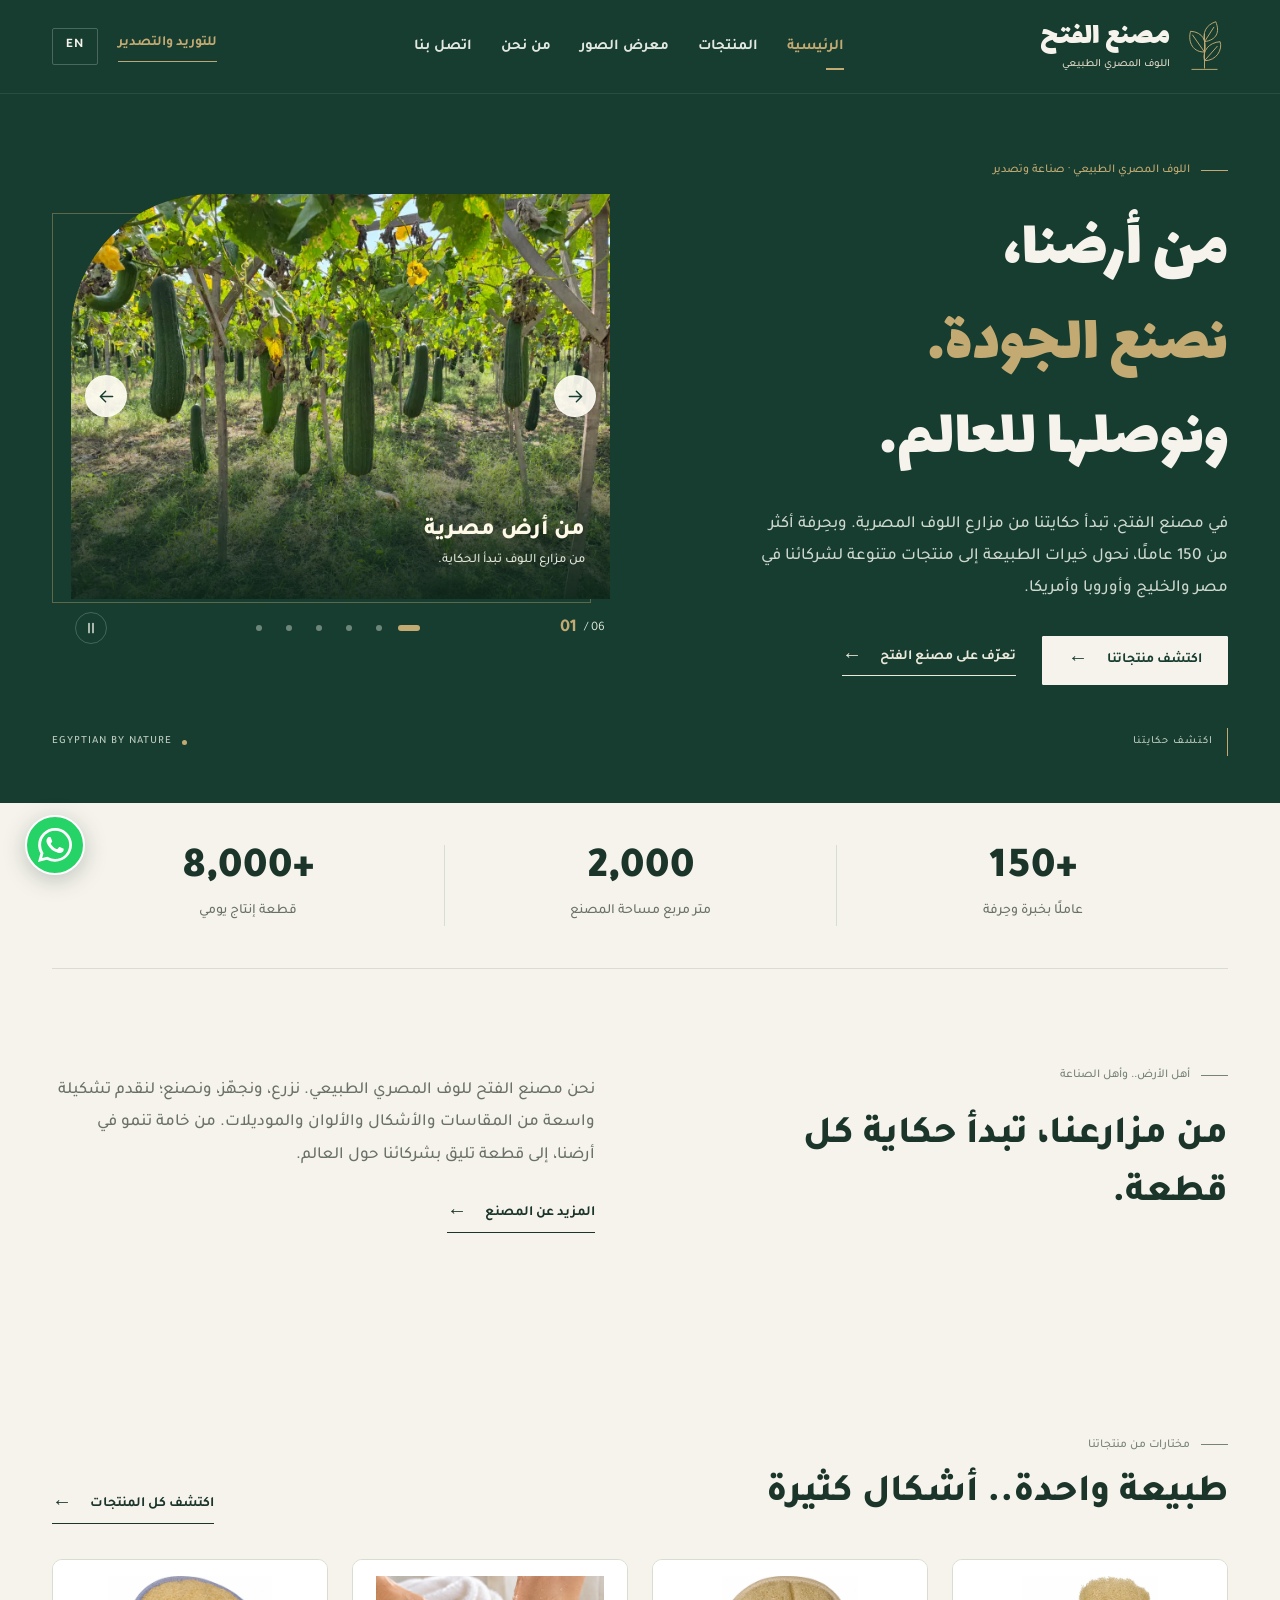
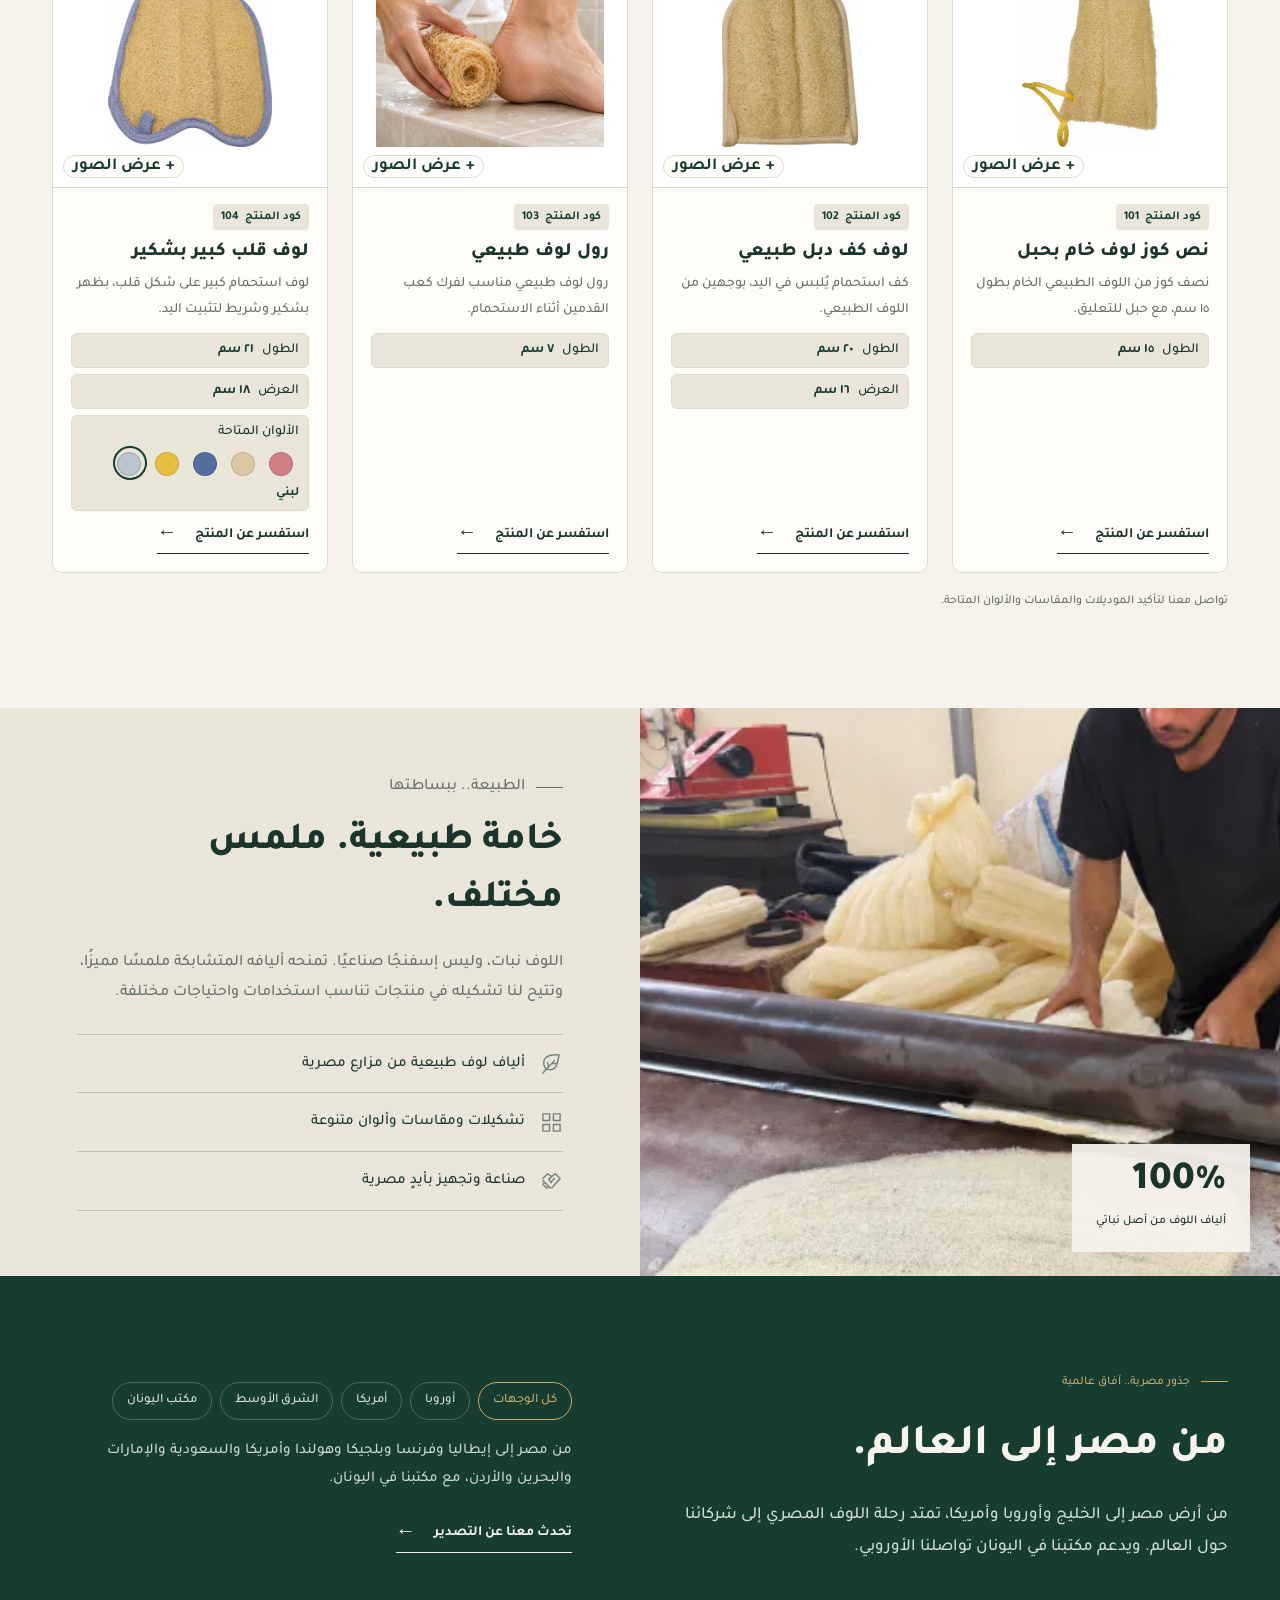
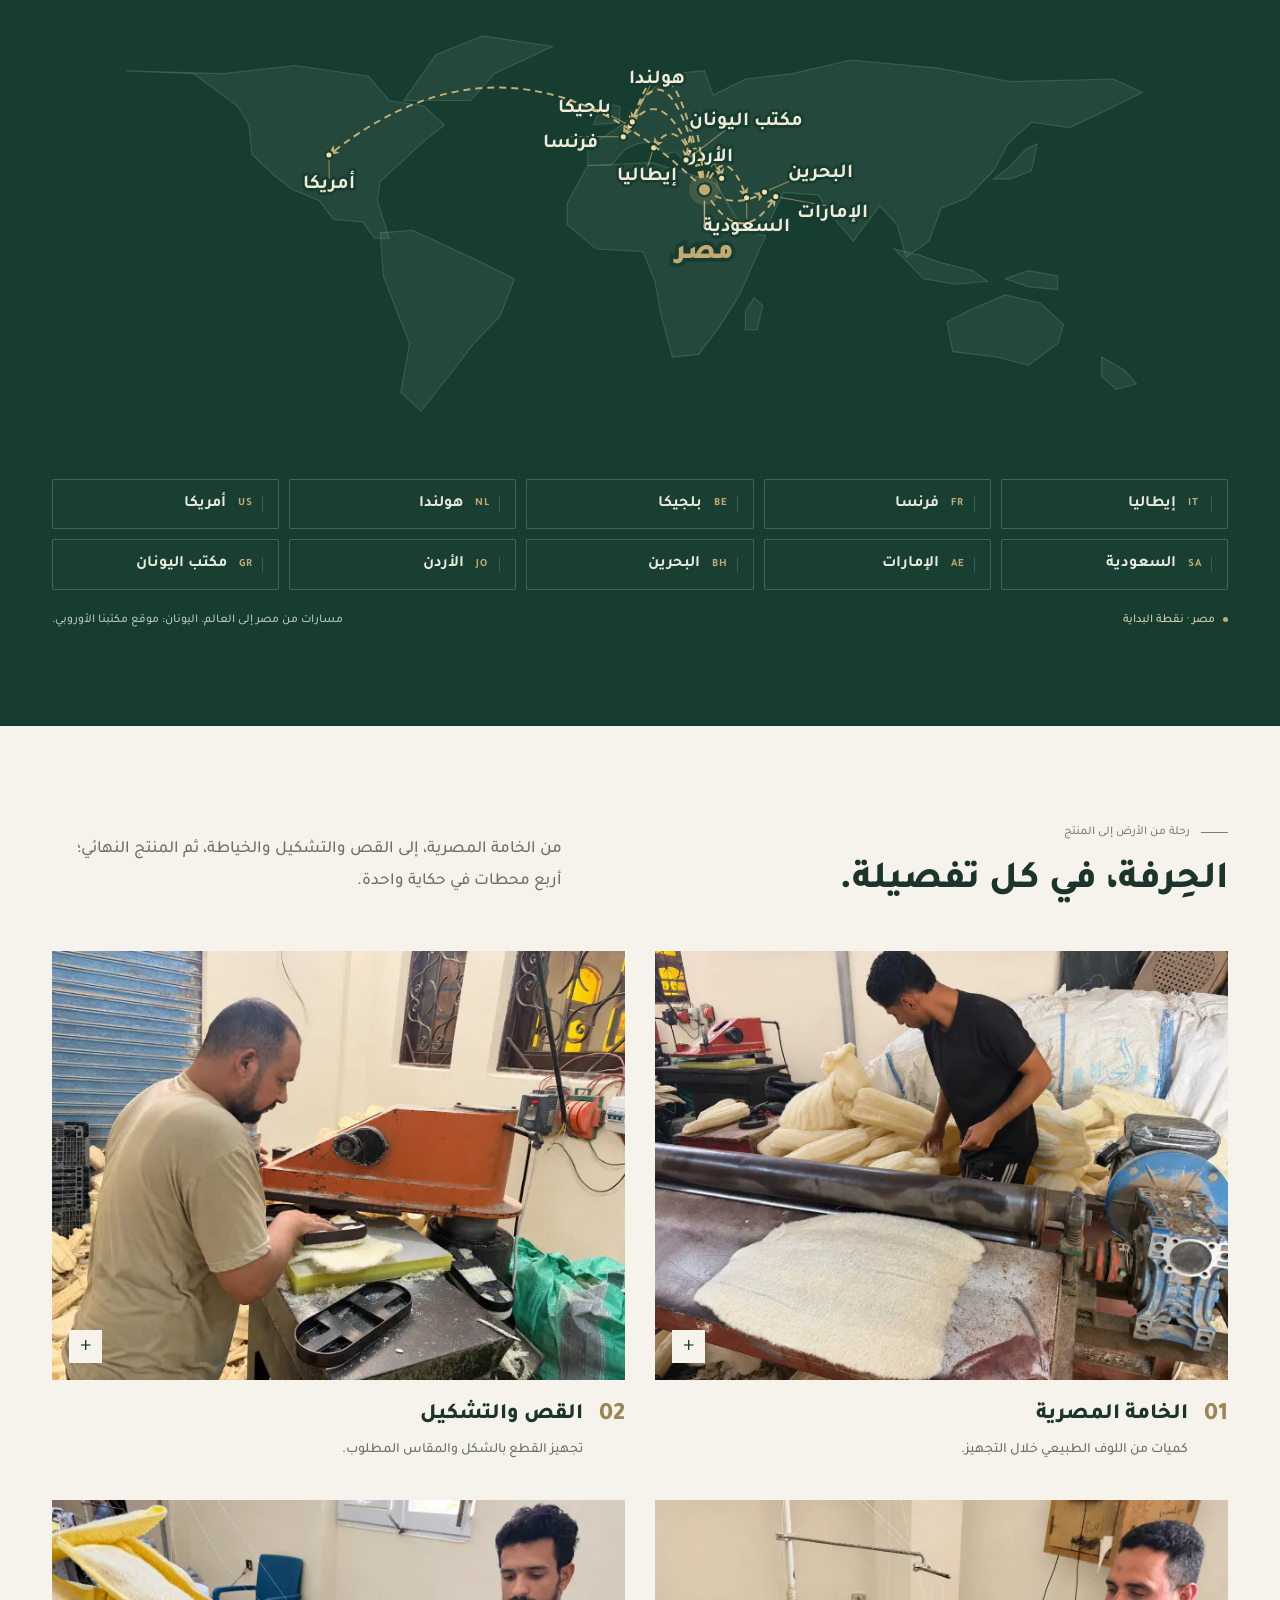
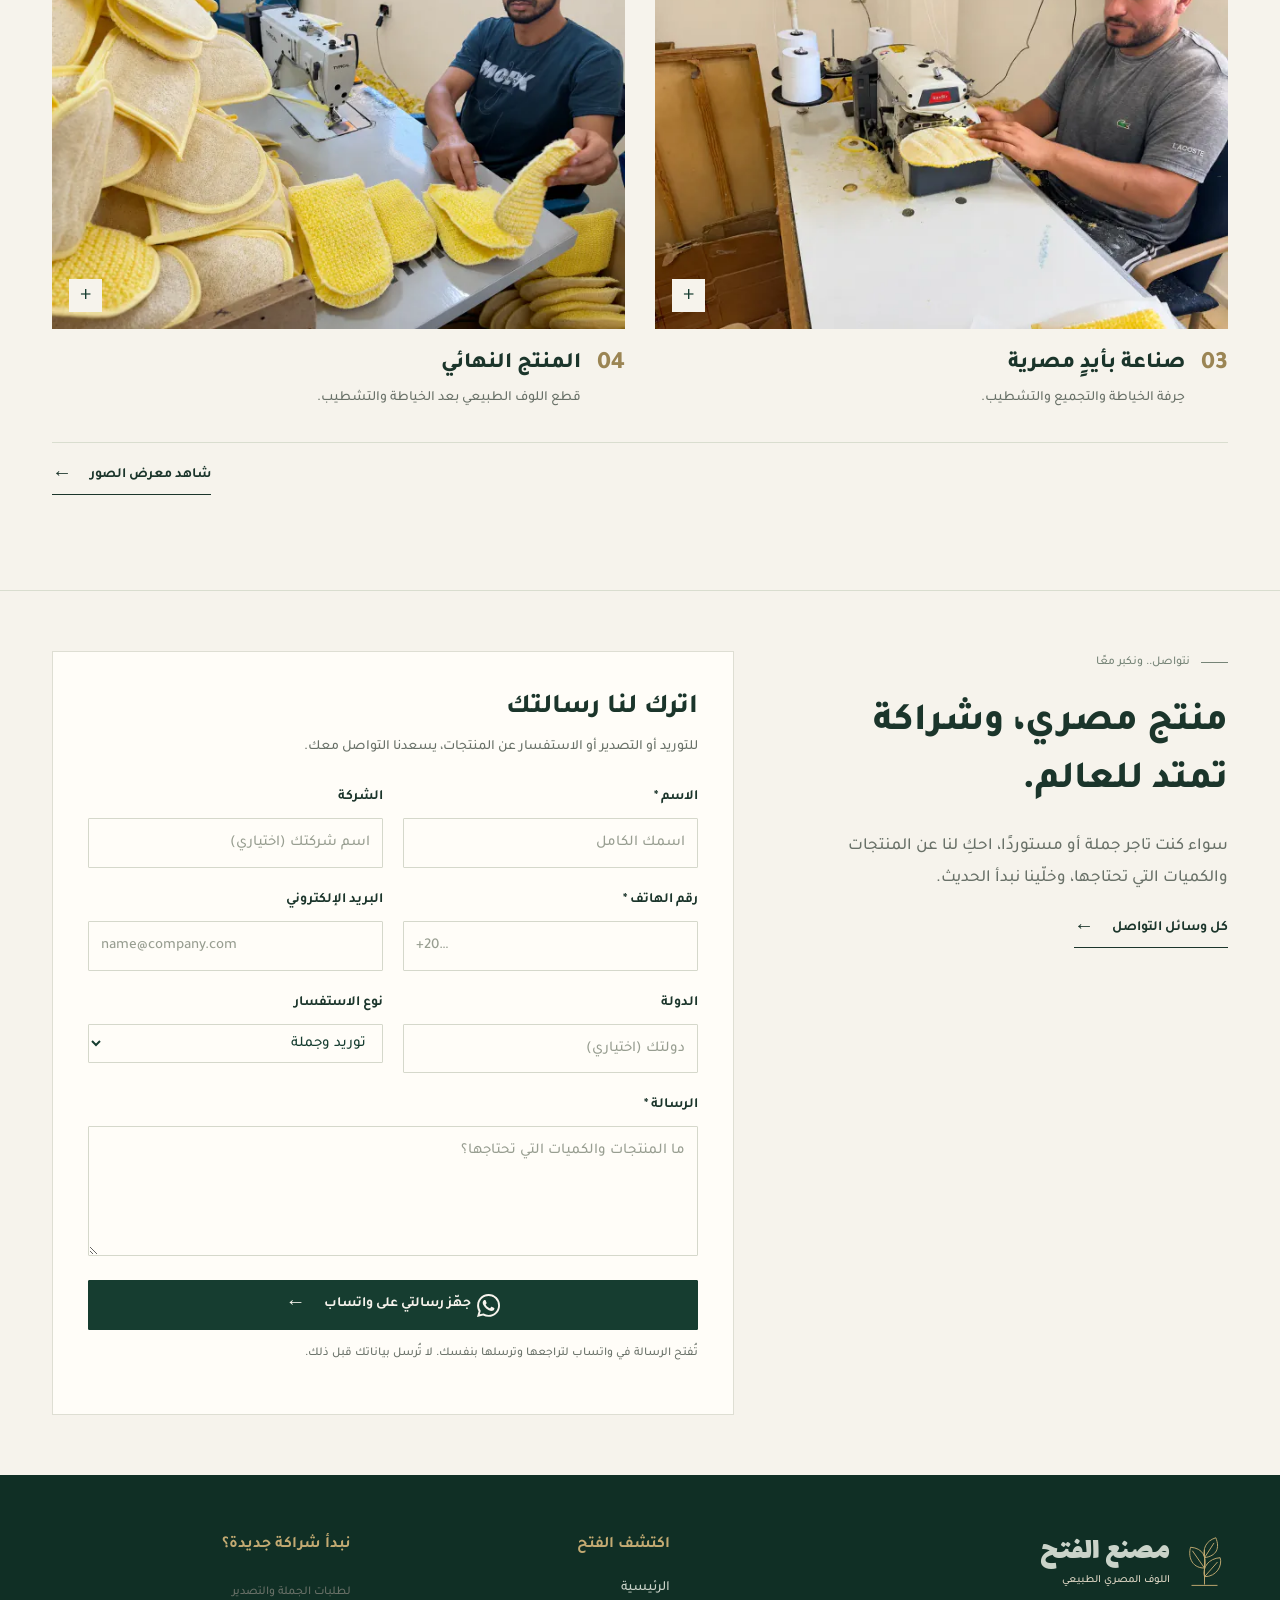
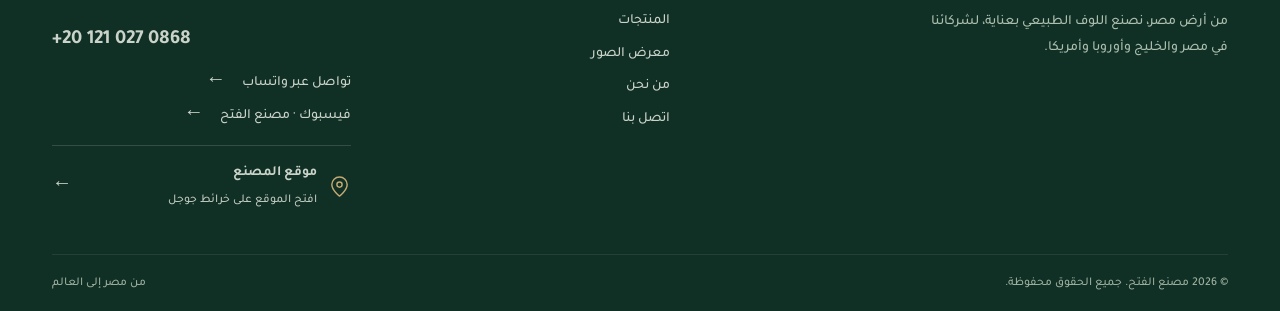
==== commit 16947d10: "Improve mobile catalogue layout and simplify colour labels" ====
--- a/ar/index.html
+++ b/ar/index.html
@@ -2,7 +2,7 @@
 <html lang="ar" dir="rtl"><head><meta charset="utf-8"><meta name="viewport" content="width=device-width,initial-scale=1">
 <title>الرئيسية | مصنع الفتح</title><meta name="description" content="مصنع الفتح لإنتاج وتصنيع اللوف المصري الطبيعي. مزارع مصرية وأكثر من 150 عاملًا وإنتاج يتجاوز 8000 قطعة يوميًا للجملة والتصدير."><link rel="canonical" href="https://aboelazmrh.github.io/al-fath-loofah/ar/"><link rel="alternate" hreflang="en" href="https://aboelazmrh.github.io/al-fath-loofah/"><link rel="alternate" hreflang="ar" href="https://aboelazmrh.github.io/al-fath-loofah/ar/"><link rel="alternate" hreflang="x-default" href="https://aboelazmrh.github.io/al-fath-loofah/">
 <meta name="theme-color" content="#163d30"><meta property="og:type" content="website"><meta property="og:site_name" content="Al Fath Factory"><meta property="og:title" content="الرئيسية | مصنع الفتح"><meta property="og:description" content="مصنع الفتح لإنتاج وتصنيع اللوف المصري الطبيعي. مزارع مصرية وأكثر من 150 عاملًا وإنتاج يتجاوز 8000 قطعة يوميًا للجملة والتصدير."><meta property="og:url" content="https://aboelazmrh.github.io/al-fath-loofah/ar/"><meta property="og:locale" content="ar_EG"><meta property="og:locale:alternate" content="en_US"><meta property="og:image" content="https://aboelazmrh.github.io/al-fath-loofah/assets/share-cover.jpg"><meta property="og:image:width" content="1200"><meta property="og:image:height" content="630"><meta property="og:image:alt" content="مصنع الفتح للوف المصري الطبيعي"><meta name="twitter:card" content="summary_large_image"><meta name="twitter:title" content="الرئيسية | مصنع الفتح"><meta name="twitter:description" content="مصنع الفتح لإنتاج وتصنيع اللوف المصري الطبيعي. مزارع مصرية وأكثر من 150 عاملًا وإنتاج يتجاوز 8000 قطعة يوميًا للجملة والتصدير."><meta name="twitter:image" content="https://aboelazmrh.github.io/al-fath-loofah/assets/share-cover.jpg">
-<link rel="icon" type="image/svg+xml" href="../assets/favicon.svg"><link rel="preload" href="../assets/tajawal-regular.woff" as="font" type="font/woff" crossorigin><link rel="preload" href="../assets/lalezar-regular.woff" as="font" type="font/woff" crossorigin><link rel="stylesheet" href="../assets/style.css?v=16-colors"><script src="../assets/app.js?v=16-colors" defer></script></head>
+<link rel="icon" type="image/svg+xml" href="../assets/favicon.svg"><link rel="preload" href="../assets/tajawal-regular.woff" as="font" type="font/woff" crossorigin><link rel="preload" href="../assets/lalezar-regular.woff" as="font" type="font/woff" crossorigin><link rel="stylesheet" href="../assets/style.css?v=17-mobile"><script src="../assets/app.js?v=17-mobile" defer></script></head>
 <body data-page="index" data-assets-base="../assets/"><a class="skip" href="#main"><span>انتقل للمحتوى</span></a><header class="site-header"><div class="wrap header-row"><a class="brand" href="index.html" aria-label="مصنع الفتح — الرئيسية">
     <svg class="brand-mark" viewbox="0 0 48 60" aria-hidden="true" fill="none" stroke="currentColor" stroke-width="1.1"><path d="M24 56V16M24 37C8 37 5 22 8 13c14 1 19 11 16 24Zm0-12c-2-10 1-19 13-23 5 12 1 21-13 23Zm0 22c14 0 21-13 18-22-13 1-21 11-18 22Z"/><path d="M10 17 24 37M35 8 24 25m15 5L24 47"/><path d="M9 57h30"/></svg>
     <span><strong class="brand-name">مصنع الفتح</strong><span class="brand-sub">اللوف المصري الطبيعي</span></span></a>
--- a/assets/style.css
+++ b/assets/style.css
@@ -20,7 +20,7 @@
 .button-row{display:flex;align-items:center;gap:26px;flex-wrap:wrap}.button{display:inline-flex;align-items:center;justify-content:center;min-height:49px;padding:12px 25px;border:1px solid var(--green);background:var(--green);color:var(--cream);font-size:12px;line-height:1.7;border-radius:1px;transition:background .25s,transform .25s;gap:6px}.button:hover{background:#275542;transform:translateY(-2px)}.button.light{background:var(--cream);border-color:var(--cream);color:var(--green)}.button.light:hover{background:#e6ddc9}.button.outline{background:transparent;color:var(--green);border-color:var(--line)}.button.outline:hover{background:var(--sand)}.text-link{font-size:12px;border-bottom:1px solid currentColor;padding-bottom:5px;display:inline-flex;align-items:center;gap:5px}.hero .text-link{color:#ebe9da}
 .hero-photo{position:relative;padding:0 0 19px 19px}.hero-photo:before{content:"";position:absolute;inset:19px 19px 0 0;border:1px solid #c3aa7266}.hero-photo>img{position:relative;width:100%;height:475px;object-fit:cover;object-position:48% 50%;border-radius:140px 0 0 0}.photo-caption{position:absolute;bottom:43px;inset-inline-end:22px;background:#f6f3ecef;color:var(--green);padding:10px 17px;font-size:11px;display:flex;align-items:center;gap:10px}.photo-caption svg{width:23px}.hero-bottom{margin-top:43px;display:flex;justify-content:space-between;align-items:center;font-size:10px;color:#bccbbf;letter-spacing:1px}.scroll-link{display:inline-flex;align-items:center;gap:14px}.scroll-link i{height:28px;width:1px;display:inline-block;background:var(--gold)}.origin{display:flex;align-items:center;gap:10px}.origin:before{content:"";width:5px;height:5px;border-radius:50%;background:var(--gold)}
 .stats{display:grid;grid-template-columns:repeat(4,1fr);padding:42px 0;border-bottom:1px solid var(--line)}.stat{text-align:center;border-inline-end:1px solid var(--line)}.stat:last-child{border:0}.stat strong{font-family:Tajawal,Arial,sans-serif;font-size:39px;line-height:1.35;font-weight:400;display:block;direction:ltr}.stat span{font-size:11px;color:var(--muted)}.section{padding:95px 0}.section.small{padding:60px 0}.section-head{display:flex;justify-content:space-between;align-items:flex-end;gap:25px;margin-bottom:35px}.section-head h2{margin-bottom:0}.section-head .eyebrow{margin-bottom:10px}.lead{color:var(--muted);max-width:600px;font-size:14px;line-height:2}.intro-grid{display:grid;grid-template-columns:1fr 1fr;gap:90px;align-items:center}.intro-grid .lead{margin-bottom:25px}.small-note{font-size:10px;color:var(--muted);margin:17px 0 0}.split-label{font-size:11px;color:var(--gold);font-family:Tajawal,Arial,sans-serif;letter-spacing:2px}
-.product-grid{display:grid;grid-template-columns:repeat(4,1fr);gap:24px}.product{min-width:0}.product-image{display:block;width:100%;aspect-ratio:1/1.1;overflow:hidden;position:relative;background:#e8e1d3;border:0;padding:0;border-radius:2px;text-align:start}.product-image:after{content:"+";position:absolute;bottom:14px;inset-inline-end:14px;background:var(--cream);color:var(--green);width:31px;height:31px;display:grid;place-items:center;font-family:Tajawal,Arial,sans-serif;transition:transform .2s}.product-image:hover:after{transform:rotate(90deg)}.product-image img{width:100%;height:100%;object-fit:cover;transition:transform .6s}.product-image:hover img{transform:scale(1.04)}.product h3{font-size:16px;margin:17px 0 1px}.product p{font-size:11px;color:var(--muted);margin-bottom:10px}.product .meta{font-size:10px;color:var(--sage);font-family:Tajawal,Arial,sans-serif;letter-spacing:1.4px}.crop-raw img{object-position:13% 42%;transform:scale(1.8);transform-origin:15% 40%}.crop-raw:hover img{transform:scale(1.88)}.crop-pad img{object-position:57% 22%;transform:scale(2.1);transform-origin:58% 12%}.crop-pad:hover img{transform:scale(2.18)}.crop-strap img{object-position:40% 65%;transform:scale(1.4);transform-origin:40% 65%}.crop-strap:hover img{transform:scale(1.48)}.crop-mitt img{object-position:92% 80%;transform:scale(1.8);transform-origin:90% 84%}.crop-mitt:hover img{transform:scale(1.88)}
+.product-grid{display:grid;gap:24px}.product{min-width:0}.product-image{display:block;width:100%;aspect-ratio:1/1.1;overflow:hidden;position:relative;background:#e8e1d3;border:0;padding:0;border-radius:2px;text-align:start}.product-image:after{content:"+";position:absolute;bottom:14px;inset-inline-end:14px;background:var(--cream);color:var(--green);width:31px;height:31px;display:grid;place-items:center;font-family:Tajawal,Arial,sans-serif;transition:transform .2s}.product-image:hover:after{transform:rotate(90deg)}.product-image img{width:100%;height:100%;object-fit:cover;transition:transform .6s}.product-image:hover img{transform:scale(1.04)}.product h3{font-size:16px;margin:17px 0 1px}.product p{font-size:11px;color:var(--muted);margin-bottom:10px}.product .meta{font-size:10px;color:var(--sage);font-family:Tajawal,Arial,sans-serif;letter-spacing:1.4px}.crop-raw img{object-position:13% 42%;transform:scale(1.8);transform-origin:15% 40%}.crop-raw:hover img{transform:scale(1.88)}.crop-pad img{object-position:57% 22%;transform:scale(2.1);transform-origin:58% 12%}.crop-pad:hover img{transform:scale(2.18)}.crop-strap img{object-position:40% 65%;transform:scale(1.4);transform-origin:40% 65%}.crop-strap:hover img{transform:scale(1.48)}.crop-mitt img{object-position:92% 80%;transform:scale(1.8);transform-origin:90% 84%}.crop-mitt:hover img{transform:scale(1.88)}
 .natural{background:var(--sand);display:grid;grid-template-columns:1fr 1fr}.natural-visual{min-height:470px;position:relative;overflow:hidden}.natural-visual img{width:100%;height:100%;object-fit:cover;position:absolute;object-position:15% 50%;transform:scale(1.5);transform-origin:15% 35%}.natural-number{position:absolute;bottom:24px;inset-inline-start:30px;padding:15px 24px;background:#f6f3ecef}.natural-number strong{display:block;font-family:Tajawal,Arial,sans-serif;font-size:40px;line-height:1.3}.natural-number small{font-size:10px}.natural-copy{padding:65px clamp(35px,6vw,95px);align-self:center}.natural-copy .eyebrow{margin-bottom:12px}.natural-copy p{font-size:13px;color:var(--muted)}.feature-list{padding:0;list-style:none;border-top:1px solid #bdc3b5;margin:25px 0 0}.feature-list li{border-bottom:1px solid #bdc3b5;padding:15px 0;display:flex;align-items:center;gap:15px;font-size:12px}.feature-list .icon{color:var(--sage);width:23px;height:23px}
 .dark{background:var(--green);color:var(--cream)}.export-grid{display:grid;grid-template-columns:.8fr 1.2fr;gap:65px;align-items:center}.export-grid .lead{color:#c1cfc3}.export-list{display:flex;gap:8px;flex-wrap:wrap;margin-top:25px}.region-button{background:transparent;border:1px solid #ffffff38;color:#d9e2d8;font-size:11px;padding:6px 14px;border-radius:20px}.region-button[aria-pressed=true],.region-button:hover{border-color:var(--gold);color:var(--gold)}.map-wrap{position:relative;direction:ltr}.world-map{width:100%;display:block;overflow:visible}.land{fill:#77918024;stroke:#88a18a38;stroke-width:.7}.map-grid{stroke:#94b09a0e;stroke-width:.7}.route{fill:none;stroke:var(--gold);stroke-width:1.4;stroke-dasharray:4 5;opacity:.65;animation:dash 30s linear infinite}.route.active{stroke-width:2.7;stroke-dasharray:none;opacity:1}.pin{fill:var(--gold);stroke:var(--green);stroke-width:2}.pin-halo{fill:none;stroke:var(--gold);opacity:.2;stroke-width:8}.map-label{fill:#e1d4b5;font-family:Loofah,Arial,sans-serif;font-size:10px}.map-note{font-size:10px;color:#b7c7bb;text-align:center;margin:5px 0 0}.region-description{min-height:48px;color:#d5ddcf;font-size:12px;margin:16px 0 0}.map-caption{display:flex;align-items:center;gap:8px;justify-content:center;margin-top:10px;color:#d6ccaf;font-size:10px}.map-caption:before{content:"";height:5px;width:5px;background:var(--gold);border-radius:100%}
 .story-strip{display:grid;grid-template-columns:1fr 1fr;gap:60px;align-items:center}.story-strip img{width:100%;aspect-ratio:1.35;object-fit:cover}.process{margin-top:45px;display:grid;grid-template-columns:repeat(4,1fr);gap:30px;counter-reset:steps}.step{border-top:1px solid var(--line);padding-top:20px}.step .number{font-family:Tajawal,Arial,sans-serif;color:var(--gold);font-size:28px}.step h3{font-size:17px;margin-top:15px}.step p{font-size:12px;color:var(--muted)}.cta{border-top:1px solid var(--line);padding:55px 0}.cta-row{display:flex;align-items:center;justify-content:space-between;gap:30px}.cta h2{font-size:30px;margin-bottom:5px}.cta p{font-size:12px;color:var(--muted);margin-bottom:0}
@@ -34,7 +34,7 @@
 [dir=ltr] h1,[dir=ltr] h2{font-family:Tajawal,Arial,sans-serif;line-height:1.3;letter-spacing:-1px}[dir=ltr] .hero h1{font-size:clamp(36px,3.65vw,50px)}[dir=ltr] .brand-name{font-family:Tajawal,Arial,sans-serif;font-size:22px}[dir=ltr] .brand-sub{font-size:8px;letter-spacing:2px}[dir=ltr] body{line-height:1.7}[dir=ltr] .main-nav{gap:24px}[dir=ltr] .main-nav a{font-size:12px}[dir=ltr] .contact-form .field label{font-size:12px}
 @media(min-width:1500px){:root{--max:1260px}.hero-photo>img{height:510px}.hero{padding-top:80px;padding-bottom:55px}}
 @media(max-width:1100px){.wrap{width:calc(100% - 64px)}.header-row{gap:20px}.main-nav{gap:18px}.header-contact{display:none}.hero-grid{gap:40px}.hero-photo>img{height:430px}.hero h1{font-size:46px}.intro-grid{gap:50px}.export-grid{gap:35px}.contact-grid{gap:40px}.footer-grid{gap:40px}.natural-copy{padding:45px 35px}}
-@media(max-width:800px){.wrap{width:calc(100% - 40px)}.header-row{height:78px;gap:15px}.brand-name{font-size:22px}.brand-sub{font-size:8px}.brand-mark{width:38px;height:42px}.menu-toggle{display:block}.header-actions{margin-inline-start:auto;gap:12px}.main-nav{position:absolute;top:78px;inset-inline:0;background:var(--deep);display:none;padding:14px 25px 25px;box-shadow:0 15px 20px #00000010}.main-nav.open{display:grid;gap:0}.main-nav a{padding:11px 10px}.main-nav a[aria-current]:after{inset-inline-start:10px;bottom:5px}.hero{padding:40px 0 30px}.hero-grid{grid-template-columns:1fr;gap:35px}.hero-copy{max-width:600px}.hero h1{font-size:45px;line-height:1.55;margin-bottom:15px}.hero-copy>p:not(.eyebrow){font-size:13px;max-width:540px}.hero-photo{margin:0;max-width:660px}.hero-photo>img{height:340px;border-radius:95px 0 0}.hero-bottom{margin-top:25px}.eyebrow{margin-bottom:15px}.stats{padding:28px 0}.stat strong{font-size:30px}.stat span{font-size:9px}.section{padding:65px 0}.section-head{align-items:flex-start}.section-head h2{font-size:30px}.section-head>.text-link{flex:none;margin-top:35px}.intro-grid{grid-template-columns:1fr;gap:18px}.intro-grid h2{max-width:530px}.product-grid{grid-template-columns:repeat(2,1fr);gap:30px 18px}.product-image{aspect-ratio:1.12}.natural{grid-template-columns:1fr}.natural-visual{min-height:350px;order:1}.natural-copy{padding:50px 25px;order:0}.export-grid{grid-template-columns:1fr;gap:30px}.export-grid .lead{max-width:580px}.map-wrap{max-width:680px}.story-strip{grid-template-columns:1fr;gap:25px}.process{grid-template-columns:repeat(2,1fr);gap:25px}.cta-row{align-items:flex-start}.cta h2{font-size:25px}.footer-grid{grid-template-columns:1fr 1fr;gap:35px}.footer-grid>div:first-child{grid-column:1/-1}.footer-grid p{max-width:450px}.contact-grid{grid-template-columns:1fr;gap:40px}.contact-intro{display:grid;grid-template-columns:1fr 1fr;gap:0 25px}.contact-intro>h2,.contact-intro>p{grid-column:1/-1}.contact-method{padding:15px 0}.gallery-grid{grid-template-columns:1fr 1fr}.gallery-card:nth-child(1),.gallery-card:nth-child(4){grid-column:span 1}.gallery-card img{height:260px}.values{gap:25px}.value h3{font-size:16px}.value p{font-size:11px}.page-heading{padding:40px 0}.page-heading h1{font-size:36px}[dir=ltr] .hero h1{font-size:45px}[dir=ltr] .main-nav{gap:0}}
+@media(max-width:800px){.wrap{width:calc(100% - 40px)}.header-row{height:78px;gap:15px}.brand-name{font-size:22px}.brand-sub{font-size:8px}.brand-mark{width:38px;height:42px}.menu-toggle{display:block}.header-actions{margin-inline-start:auto;gap:12px}.main-nav{position:absolute;top:78px;inset-inline:0;background:var(--deep);display:none;padding:14px 25px 25px;box-shadow:0 15px 20px #00000010}.main-nav.open{display:grid;gap:0}.main-nav a{padding:11px 10px}.main-nav a[aria-current]:after{inset-inline-start:10px;bottom:5px}.hero{padding:40px 0 30px}.hero-grid{grid-template-columns:1fr;gap:35px}.hero-copy{max-width:600px}.hero h1{font-size:45px;line-height:1.55;margin-bottom:15px}.hero-copy>p:not(.eyebrow){font-size:13px;max-width:540px}.hero-photo{margin:0;max-width:660px}.hero-photo>img{height:340px;border-radius:95px 0 0}.hero-bottom{margin-top:25px}.eyebrow{margin-bottom:15px}.stats{padding:28px 0}.stat strong{font-size:30px}.stat span{font-size:9px}.section{padding:65px 0}.section-head{align-items:flex-start}.section-head h2{font-size:30px}.section-head>.text-link{flex:none;margin-top:35px}.intro-grid{grid-template-columns:1fr;gap:18px}.intro-grid h2{max-width:530px}.product-image{aspect-ratio:1.12}.natural{grid-template-columns:1fr}.natural-visual{min-height:350px;order:1}.natural-copy{padding:50px 25px;order:0}.export-grid{grid-template-columns:1fr;gap:30px}.export-grid .lead{max-width:580px}.map-wrap{max-width:680px}.story-strip{grid-template-columns:1fr;gap:25px}.process{grid-template-columns:repeat(2,1fr);gap:25px}.cta-row{align-items:flex-start}.cta h2{font-size:25px}.footer-grid{grid-template-columns:1fr 1fr;gap:35px}.footer-grid>div:first-child{grid-column:1/-1}.footer-grid p{max-width:450px}.contact-grid{grid-template-columns:1fr;gap:40px}.contact-intro{display:grid;grid-template-columns:1fr 1fr;gap:0 25px}.contact-intro>h2,.contact-intro>p{grid-column:1/-1}.contact-method{padding:15px 0}.gallery-grid{grid-template-columns:1fr 1fr}.gallery-card:nth-child(1),.gallery-card:nth-child(4){grid-column:span 1}.gallery-card img{height:260px}.values{gap:25px}.value h3{font-size:16px}.value p{font-size:11px}.page-heading{padding:40px 0}.page-heading h1{font-size:36px}[dir=ltr] .hero h1{font-size:45px}[dir=ltr] .main-nav{gap:0}}
 @media(max-width:480px){.hero h1{font-size:36px}.hero .eyebrow{font-size:9px}.hero-photo>img{height:270px}.hero-photo{padding-bottom:14px;padding-left:14px}.photo-caption{font-size:9px;bottom:30px;padding:8px 12px}.hero-bottom{font-size:8px}.stats{grid-template-columns:1fr 1fr;gap:25px 0}.stat:nth-child(2){border:0}.stat strong{font-size:34px}.stat span{font-size:10px}.section-head{display:block}.section-head>.text-link{margin-top:18px}.section{padding:50px 0}h2{font-size:28px}.product h3{font-size:13px}.product p{font-size:10px}.product-image:after{width:26px;height:26px;font-size:16px;bottom:9px;inset-inline-end:9px}.natural-visual{min-height:290px}.natural-number strong{font-size:32px}.natural-copy{padding:40px 22px}.button-row{gap:20px}.button{font-size:11px;padding:12px 21px}.text-link{font-size:11px}.cta-row{display:block}.cta-row .button{margin-top:20px}.quote-band{padding:25px;display:block}.quote-band .button{margin-top:20px}.footer-grid{gap:28px 20px}.footer-bottom{display:block}.footer-bottom a{display:inline-block;margin-top:10px}.floating-whatsapp{width:47px;height:47px;bottom:16px;inset-inline-end:16px}.page-heading h1{font-size:31px}.page-heading .lead{font-size:12px}.catalog-grid{gap:30px 17px}.filter-button{font-size:10px;padding:6px 14px}.gallery-card img{height:190px}.gallery-caption{font-size:10px}.gallery-caption small{font-size:9px}.gallery-notice{font-size:10px}.values{grid-template-columns:1fr;gap:25px}.value p{font-size:12px}.contact-form{padding:24px 20px}.form-grid{grid-template-columns:1fr;gap:16px}.field.full{grid-column:auto}.contact-intro{display:block}.contact-method>a{font-size:16px}.modal-body{grid-template-columns:1fr}.modal-image{height:220px;min-height:220px}.modal-copy{padding:25px}.modal-copy h2{font-size:24px}.process{gap:20px}.step h3{font-size:15px}.step p{font-size:11px}[dir=ltr] .hero h1{font-size:37px}[dir=ltr] .brand-name{font-size:19px}.language{padding:4px 10px;font-size:11px}.map-label{font-size:11px}}
 @media(prefers-reduced-motion:reduce){html{scroll-behavior:auto}*,*:before,*:after{animation:none!important;transition:none!important}}
 /* Typography: Tajawal for reading and navigation; Lalezar for Arabic display headlines. */
@@ -222,6 +222,9 @@
 @media(max-width:360px){[dir=ltr] .brand-name{font-size:17px}.brand-sub{font-size:6.5px}.brand-mark{width:28px}.language{font-size:11px;padding-inline:7px}.carousel-stage{height:220px}.hero h1,[dir=ltr] .hero h1{font-size:28px}.stat strong{font-size:25px}}
 
 /* Product cards and photo viewer */
+.product-grid {
+  grid-template-columns: repeat(4, minmax(0, 1fr));
+}
 .catalog-grid {
   grid-template-columns: repeat(3, minmax(0, 1fr));
   max-width: 1080px;
@@ -293,6 +296,7 @@
 }
 .product-specs {
   display: grid;
+  grid-template-columns: minmax(0, 1fr);
   gap: 6px;
   width: 100%;
   margin: 0 0 12px;
@@ -319,6 +323,7 @@
 }
 .product-specs > .product-colors {
   display: grid;
+  grid-template-columns: minmax(0, 1fr);
   gap: 4px;
 }
 .product-colors dd {
@@ -329,9 +334,12 @@
 }
 .product-swatches {
   display: inline-flex;
+  flex-wrap: wrap;
+  max-width: 100%;
   gap: 4px;
 }
 .product-swatch {
+  flex: none;
   width: 34px;
   height: 34px;
   padding: 4px;
@@ -427,18 +435,28 @@
 .modal-thumbnail[aria-pressed="true"] {
   border-color: var(--green);
 }
-@media (max-width: 800px) {
-  .catalog-grid {
+@media (max-width: 1100px) {
+  .product-grid {
     grid-template-columns: repeat(2, minmax(0, 1fr));
     gap: 16px;
   }
 }
 @media (max-width: 640px) {
+  .product-grid {
+    grid-template-columns: minmax(0, 1fr);
+  }
+  .product-image.catalog-photo {
+    max-height: 350px;
+  }
+  .product-swatch {
+    width: 40px;
+    height: 40px;
+  }
   .modal.product-modal {
     width: calc(100% - 20px);
   }
   .product-modal .modal-body {
-    grid-template-columns: 1fr;
+    grid-template-columns: minmax(0, 1fr);
   }
   .product-modal .modal-image {
     height: clamp(190px, 39dvh, 330px);
@@ -469,8 +487,3 @@
     padding: 10px 10px 37px;
   }
 }
-@media (max-width: 360px) {
-  .catalog-grid {
-    grid-template-columns: 1fr;
-  }
-}
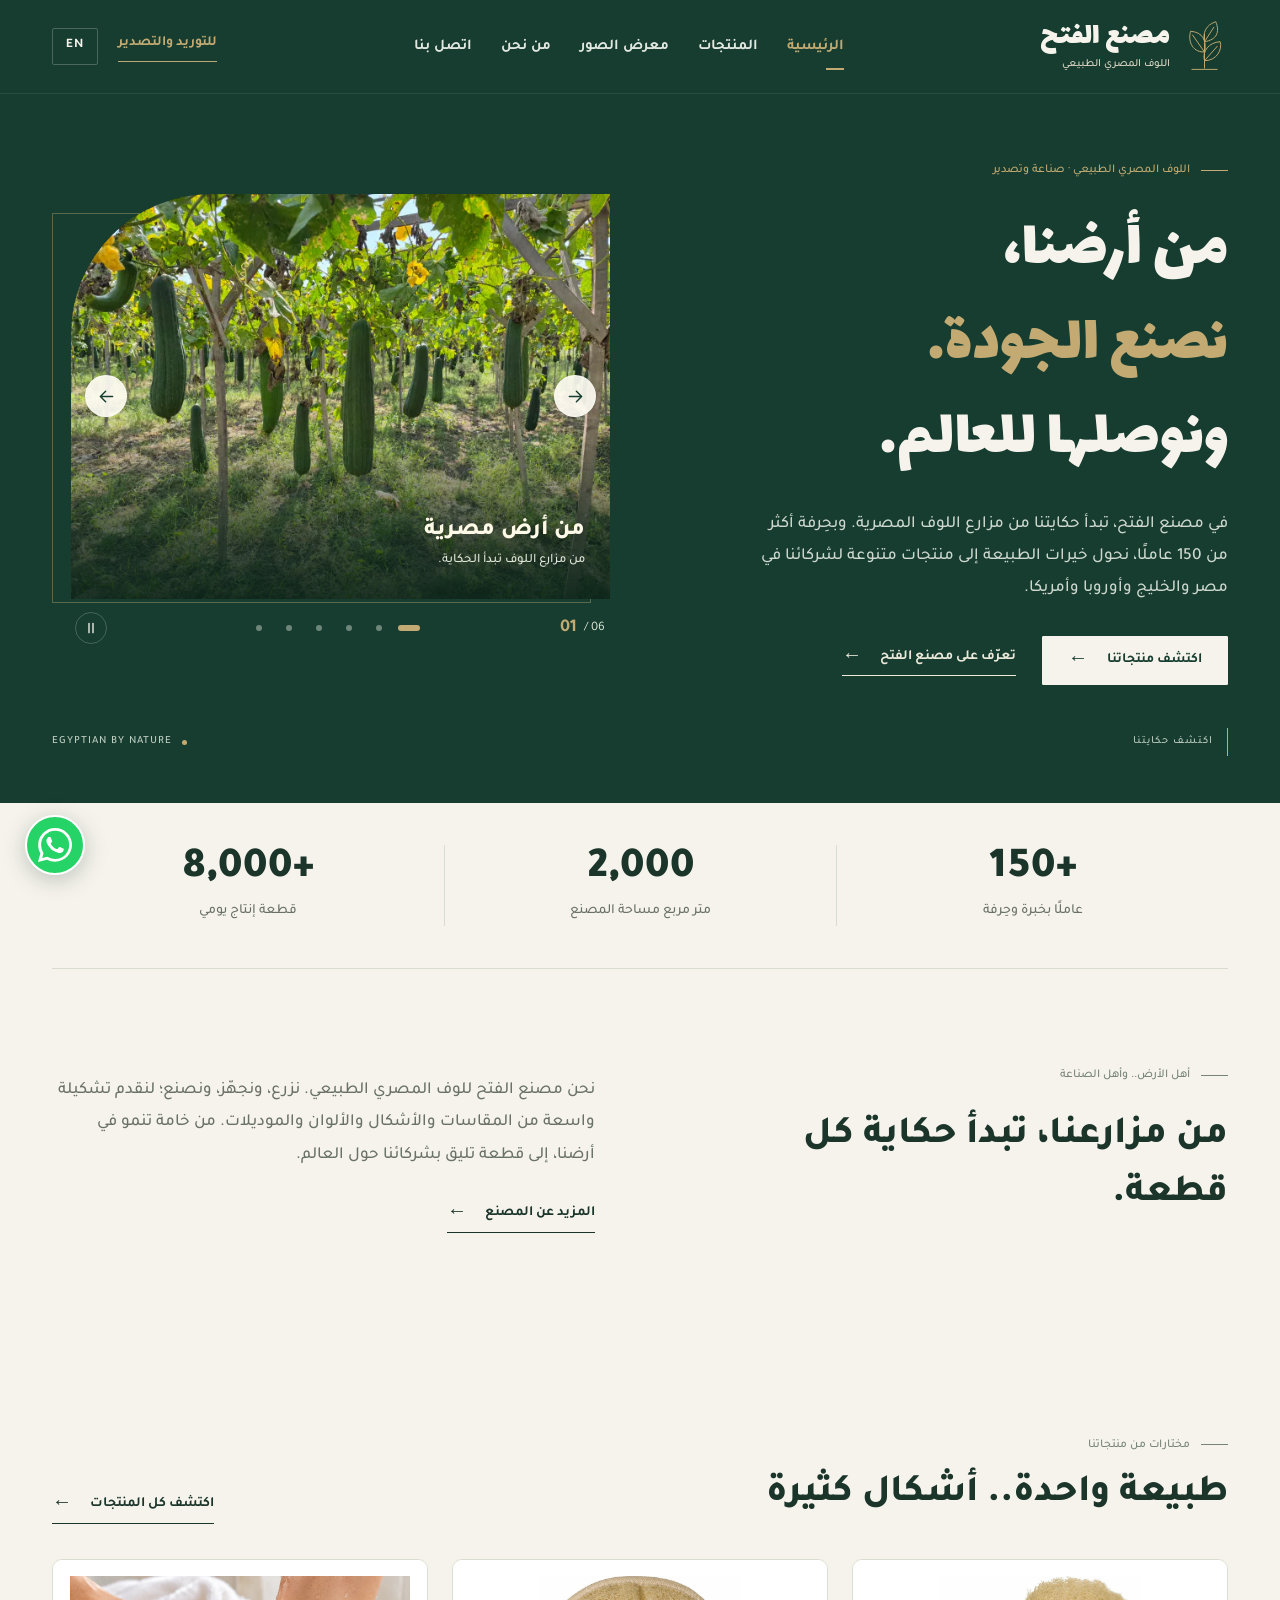
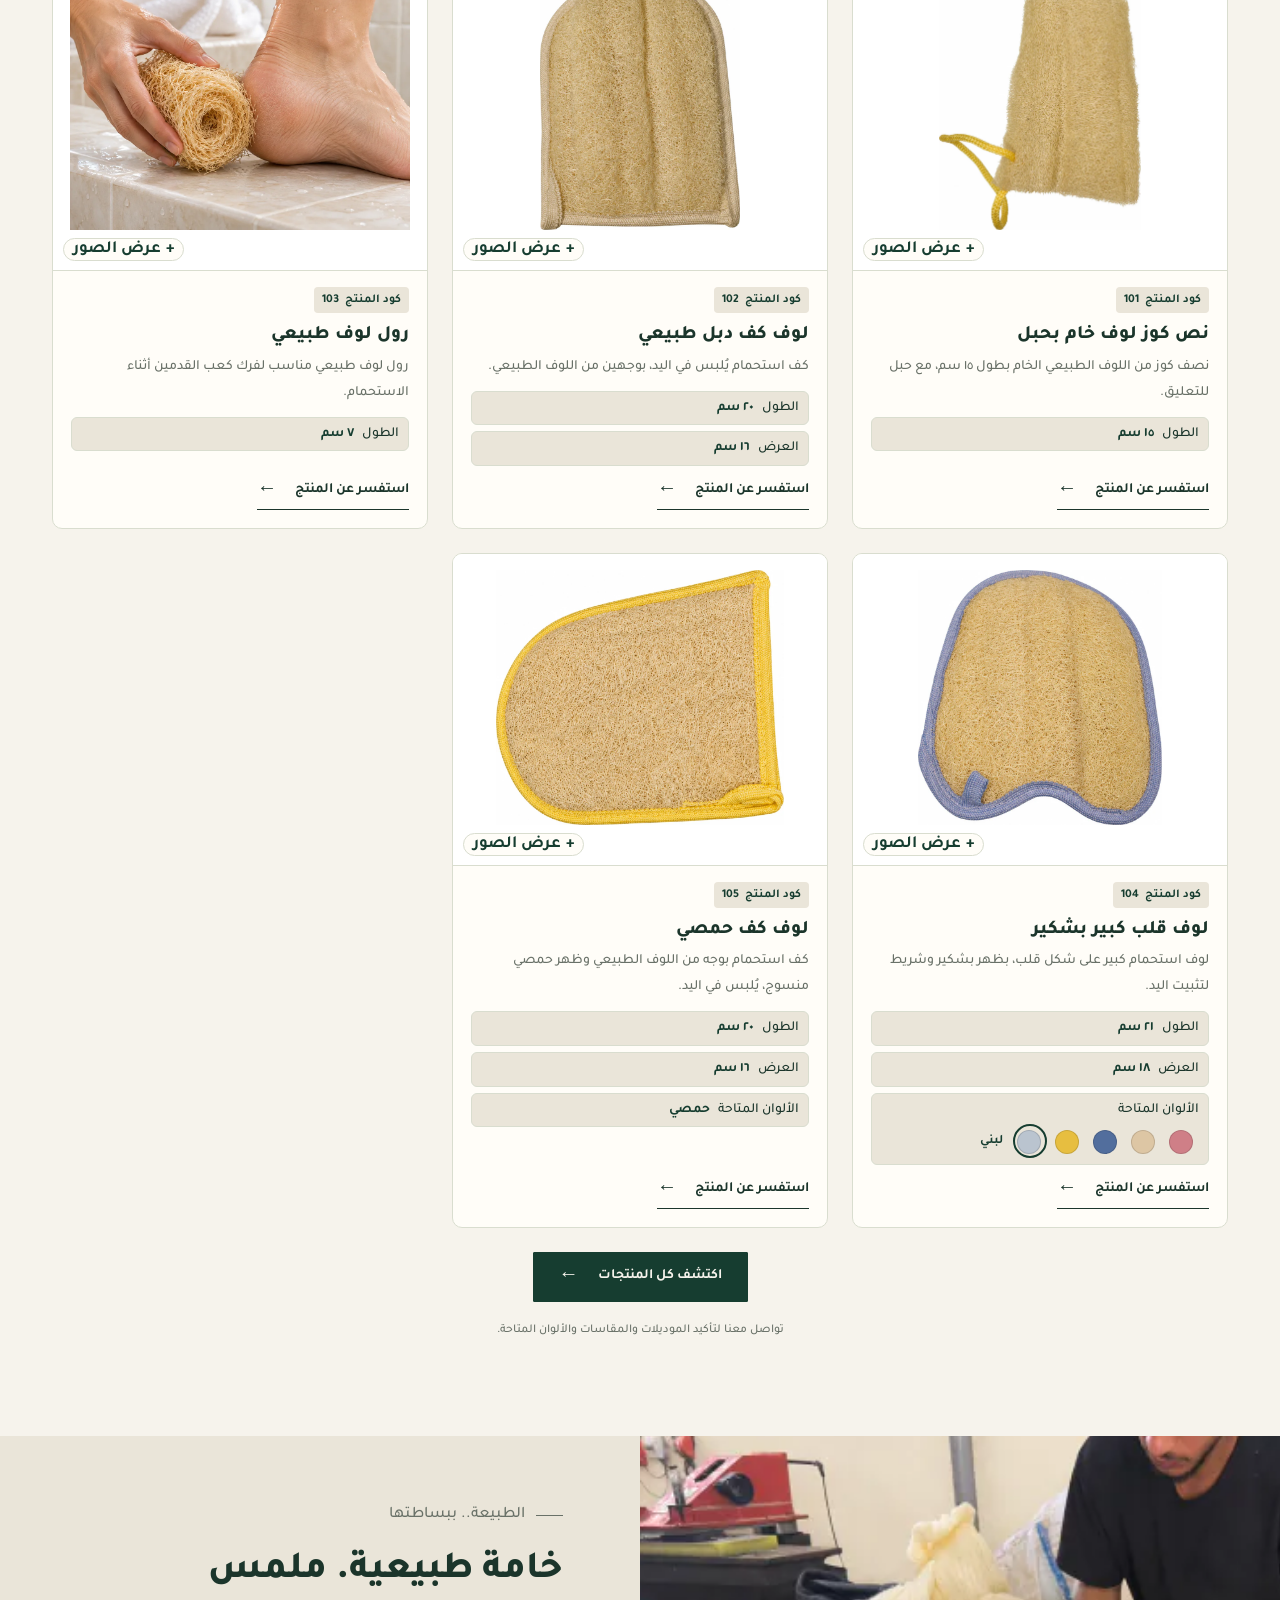
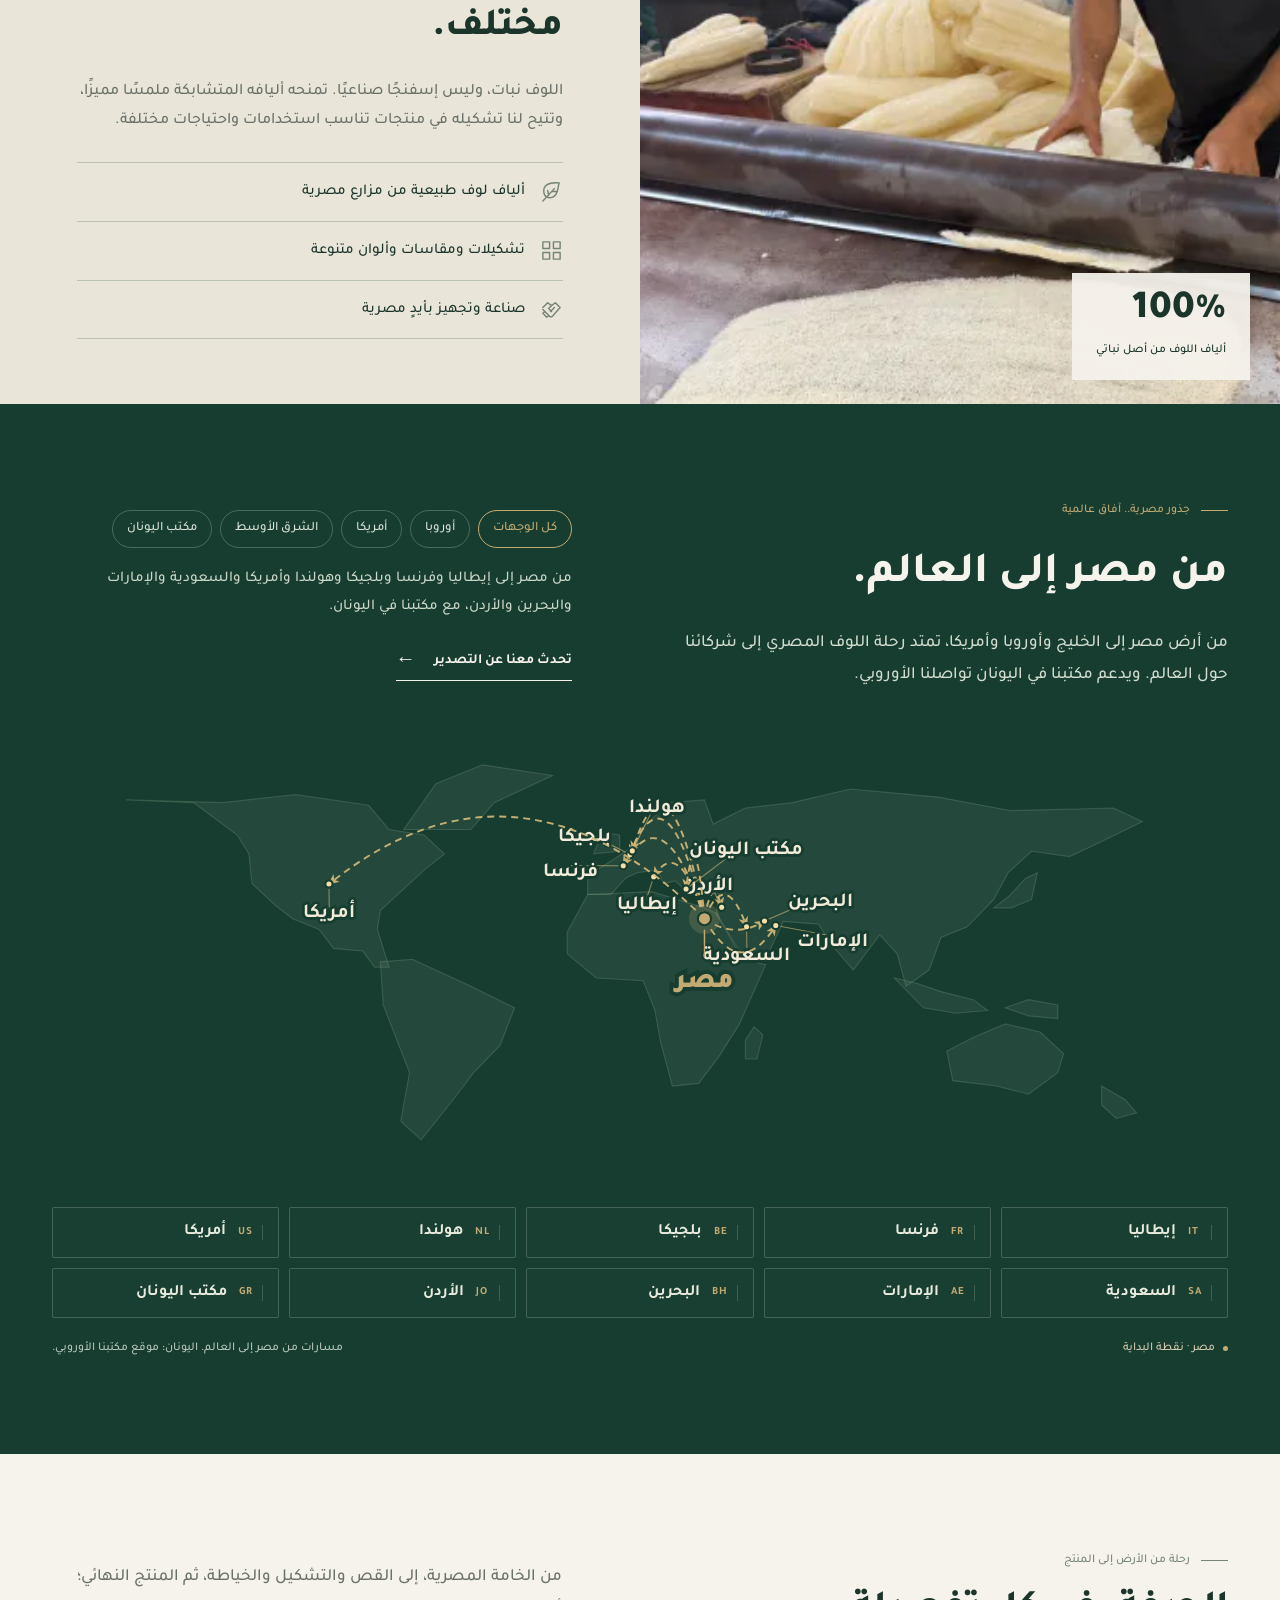
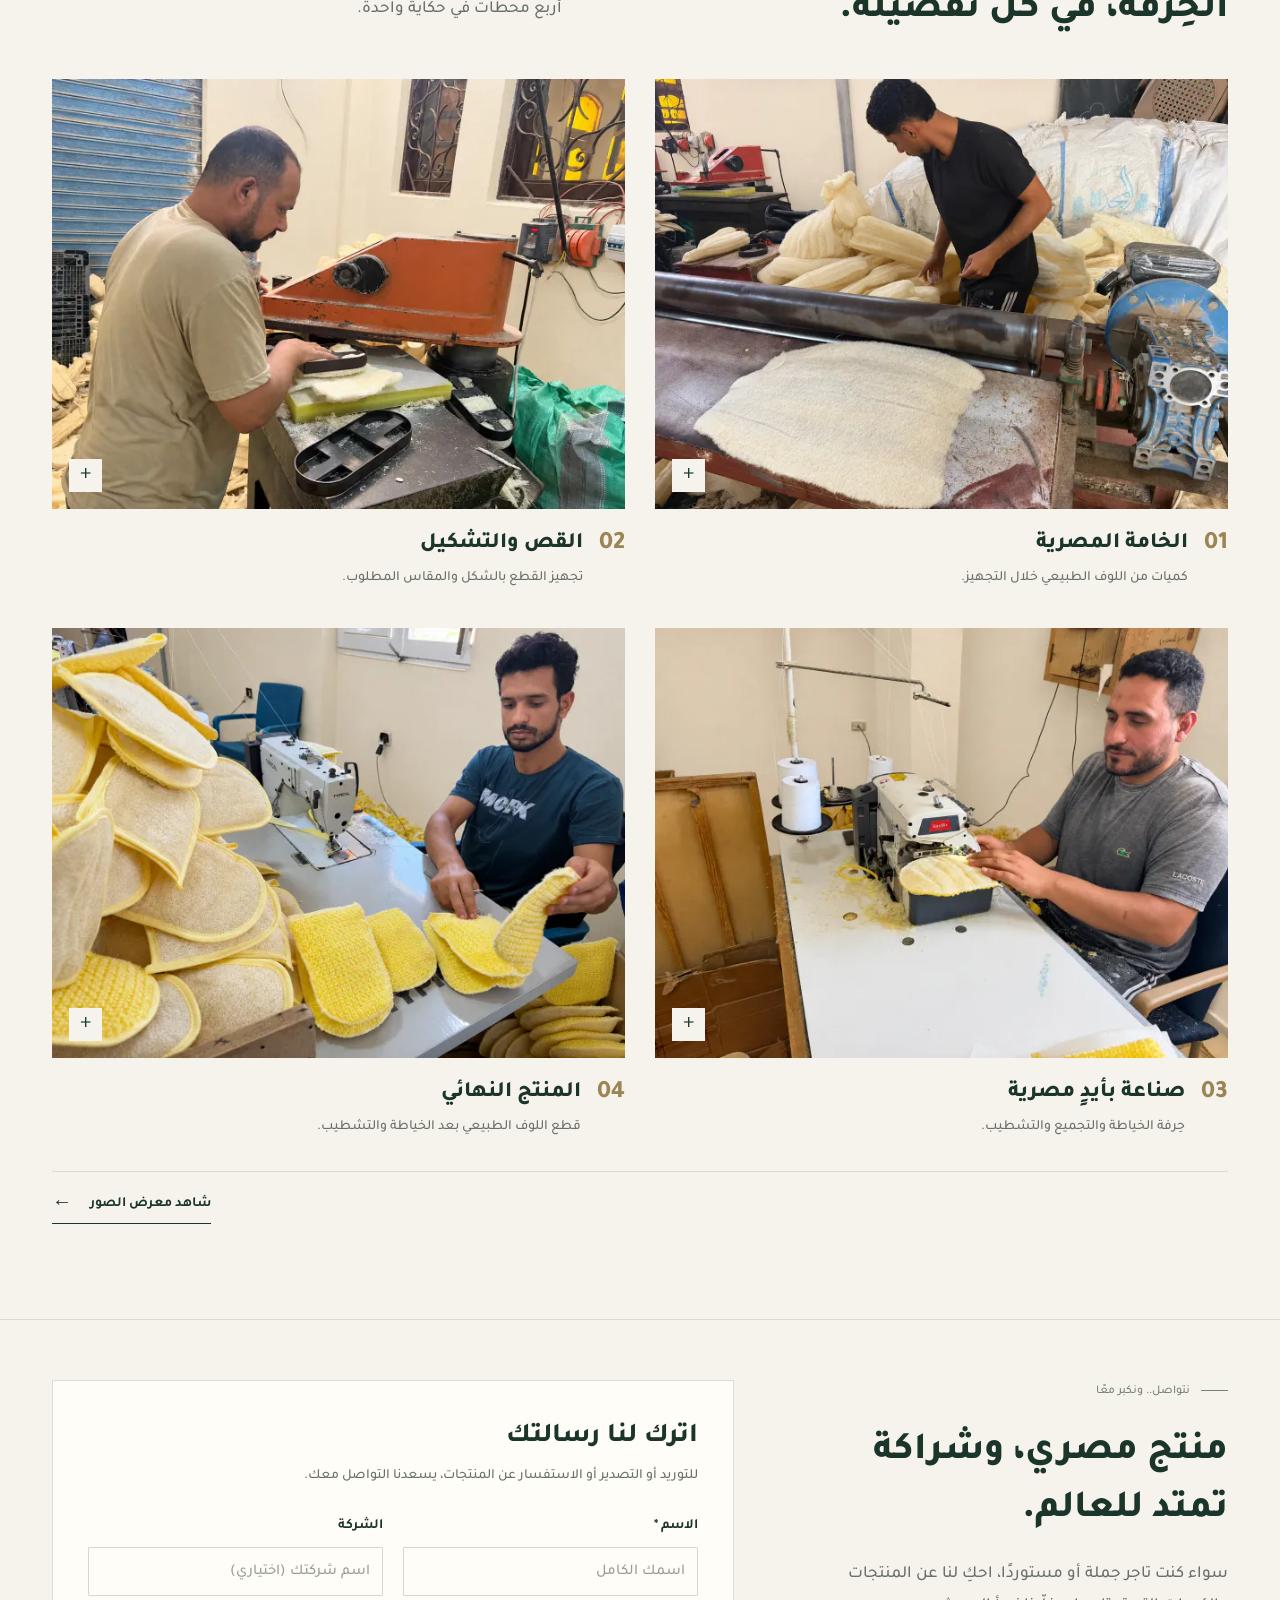
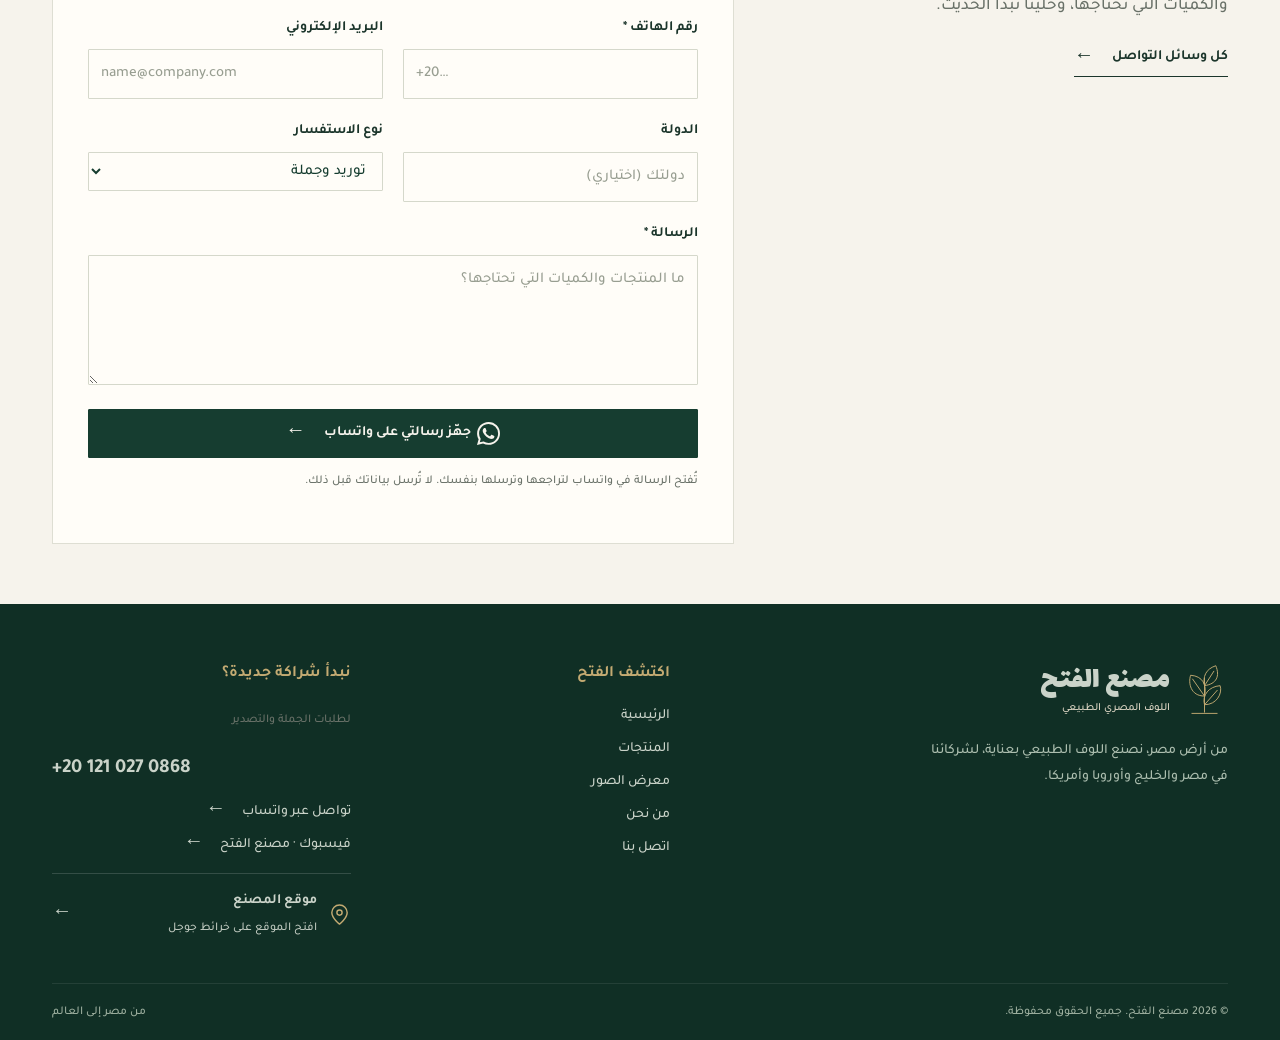
==== commit 31725b97: "Add a catalogue button below five featured products" ====
--- a/ar/index.html
+++ b/ar/index.html
@@ -2,7 +2,7 @@
 <html lang="ar" dir="rtl"><head><meta charset="utf-8"><meta name="viewport" content="width=device-width,initial-scale=1">
 <title>الرئيسية | مصنع الفتح</title><meta name="description" content="مصنع الفتح لإنتاج وتصنيع اللوف المصري الطبيعي. مزارع مصرية وأكثر من 150 عاملًا وإنتاج يتجاوز 8000 قطعة يوميًا للجملة والتصدير."><link rel="canonical" href="https://aboelazmrh.github.io/al-fath-loofah/ar/"><link rel="alternate" hreflang="en" href="https://aboelazmrh.github.io/al-fath-loofah/"><link rel="alternate" hreflang="ar" href="https://aboelazmrh.github.io/al-fath-loofah/ar/"><link rel="alternate" hreflang="x-default" href="https://aboelazmrh.github.io/al-fath-loofah/">
 <meta name="theme-color" content="#163d30"><meta property="og:type" content="website"><meta property="og:site_name" content="Al Fath Factory"><meta property="og:title" content="الرئيسية | مصنع الفتح"><meta property="og:description" content="مصنع الفتح لإنتاج وتصنيع اللوف المصري الطبيعي. مزارع مصرية وأكثر من 150 عاملًا وإنتاج يتجاوز 8000 قطعة يوميًا للجملة والتصدير."><meta property="og:url" content="https://aboelazmrh.github.io/al-fath-loofah/ar/"><meta property="og:locale" content="ar_EG"><meta property="og:locale:alternate" content="en_US"><meta property="og:image" content="https://aboelazmrh.github.io/al-fath-loofah/assets/share-cover.jpg"><meta property="og:image:width" content="1200"><meta property="og:image:height" content="630"><meta property="og:image:alt" content="مصنع الفتح للوف المصري الطبيعي"><meta name="twitter:card" content="summary_large_image"><meta name="twitter:title" content="الرئيسية | مصنع الفتح"><meta name="twitter:description" content="مصنع الفتح لإنتاج وتصنيع اللوف المصري الطبيعي. مزارع مصرية وأكثر من 150 عاملًا وإنتاج يتجاوز 8000 قطعة يوميًا للجملة والتصدير."><meta name="twitter:image" content="https://aboelazmrh.github.io/al-fath-loofah/assets/share-cover.jpg">
-<link rel="icon" type="image/svg+xml" href="../assets/favicon.svg"><link rel="preload" href="../assets/tajawal-regular.woff" as="font" type="font/woff" crossorigin><link rel="preload" href="../assets/lalezar-regular.woff" as="font" type="font/woff" crossorigin><link rel="stylesheet" href="../assets/style.css?v=17-mobile"><script src="../assets/app.js?v=17-mobile" defer></script></head>
+<link rel="icon" type="image/svg+xml" href="../assets/favicon.svg"><link rel="preload" href="../assets/tajawal-regular.woff" as="font" type="font/woff" crossorigin><link rel="preload" href="../assets/lalezar-regular.woff" as="font" type="font/woff" crossorigin><link rel="stylesheet" href="../assets/style.css?v=18-featured"><script src="../assets/app.js?v=17-mobile" defer></script></head>
 <body data-page="index" data-assets-base="../assets/"><a class="skip" href="#main"><span>انتقل للمحتوى</span></a><header class="site-header"><div class="wrap header-row"><a class="brand" href="index.html" aria-label="مصنع الفتح — الرئيسية">
     <svg class="brand-mark" viewbox="0 0 48 60" aria-hidden="true" fill="none" stroke="currentColor" stroke-width="1.1"><path d="M24 56V16M24 37C8 37 5 22 8 13c14 1 19 11 16 24Zm0-12c-2-10 1-19 13-23 5 12 1 21-13 23Zm0 22c14 0 21-13 18-22-13 1-21 11-18 22Z"/><path d="M10 17 24 37M35 8 24 25m15 5L24 47"/><path d="M9 57h30"/></svg>
     <span><strong class="brand-name">مصنع الفتح</strong><span class="brand-sub">اللوف المصري الطبيعي</span></span></a>
@@ -65,8 +65,22 @@
         <p>لوف استحمام كبير على شكل قلب، بظهر بشكير وشريط لتثبيت اليد.</p><dl class="product-specs"><div><dt>الطول</dt><dd><bdi dir="ltr">٢١</bdi> <span>سم</span></dd></div><div><dt>العرض</dt><dd><bdi dir="ltr">١٨</bdi> <span>سم</span></dd></div><div class="product-colors"><dt>الألوان المتاحة</dt><dd><span class="product-swatches" role="group" aria-label="ألوان المنتج"><button class="product-swatch" type="button" data-product-color="rose" style="--swatch-color:#cf7f87" title="روز" aria-label="روز" aria-pressed="false"></button><button class="product-swatch" type="button" data-product-color="beige" style="--swatch-color:#ddc6a4" title="بيج" aria-label="بيج" aria-pressed="false"></button><button class="product-swatch" type="button" data-product-color="blue" style="--swatch-color:#526e9d" title="أزرق" aria-label="أزرق" aria-pressed="false"></button><button class="product-swatch" type="button" data-product-color="yellow" style="--swatch-color:#e7be40" title="أصفر" aria-label="أصفر" aria-pressed="false"></button><button class="product-swatch" type="button" data-product-color="light-blue" style="--swatch-color:#bac4cf" title="لبني" aria-label="لبني" aria-pressed="true"></button></span><span class="product-color-name" data-color-name aria-live="polite">لبني</span></dd></div></dl>
         <a class="text-link" data-product-enquiry href="contact.html?product=104&amp;catalog=2&amp;color=light-blue"><span>استفسر عن المنتج</span><span class="arrow" aria-hidden="true">←</span></a>
       </div>
+    </article><article class="product catalog-product reveal" data-category="mitts">
+      <button class="product-image catalog-photo" type="button" data-product="105" aria-haspopup="dialog" aria-label="عرض صور لوف كف حمصي، كود 105">
+        <img src="../assets/products/105-1.webp?v=2" alt="لوف كف حمصي" loading="lazy" decoding="async">
+        <span class="product-photo-action" aria-hidden="true"><span>+</span><span>عرض الصور</span></span>
+      </button>
+      <div class="product-details">
+        <div class="product-code"><span>كود المنتج</span> <bdi>105</bdi></div>
+        <h3>لوف كف حمصي</h3>
+        <p>كف استحمام بوجه من اللوف الطبيعي وظهر حمصي منسوج، يُلبس في اليد.</p><dl class="product-specs"><div><dt>الطول</dt><dd><bdi dir="ltr">٢٠</bdi> <span>سم</span></dd></div><div><dt>العرض</dt><dd><bdi dir="ltr">١٦</bdi> <span>سم</span></dd></div><div><dt>الألوان المتاحة</dt><dd>حمصي</dd></div></dl>
+        <a class="text-link" data-product-enquiry href="contact.html?product=105&amp;catalog=2"><span>استفسر عن المنتج</span><span class="arrow" aria-hidden="true">←</span></a>
+      </div>
     </article></div>
-      <p class="small-note">تواصل معنا لتأكيد الموديلات والمقاسات والألوان المتاحة.</p>
+      <div class="featured-actions">
+        <a class="button" href="products.html"><span>اكتشف كل المنتجات</span><span class="arrow" aria-hidden="true">←</span></a>
+        <p class="small-note">تواصل معنا لتأكيد الموديلات والمقاسات والألوان المتاحة.</p>
+      </div>
     </div></section>
     <section class="natural"><div class="natural-visual"><img src="../assets/factory-09-thumb.webp" width="1448" height="1086" loading="lazy" alt="تجهيز ألياف اللوف الطبيعي" srcset="../assets/factory-09-thumb.webp 640w, ../assets/factory-09-display.webp 1280w" sizes="(max-width:800px) calc(100vw - 40px), 600px" decoding="async"><div class="natural-number"><strong>100%</strong><small>ألياف اللوف من أصل نباتي</small></div></div><div class="natural-copy"><p class="eyebrow">الطبيعة.. ببساطتها</p><h2>خامة طبيعية. ملمس مختلف.</h2><p>اللوف نبات، وليس إسفنجًا صناعيًا. تمنحه أليافه المتشابكة ملمسًا مميزًا، وتتيح لنا تشكيله في منتجات تناسب استخدامات واحتياجات مختلفة.</p><ul class="feature-list"><li><svg class="icon" viewbox="0 0 24 24" aria-hidden="true"><path d="M20 3C8 2 3 6 4 13c1 7 11 8 14-1 1-3 1-6 2-9Z"/><path d="M3 22 15 9M9 16l-1-5m5 1h4"/></svg><span>ألياف لوف طبيعية من مزارع مصرية</span></li><li><svg class="icon" viewbox="0 0 24 24" aria-hidden="true"><rect x="3" y="3" width="7" height="7"/><rect x="14" y="3" width="7" height="7"/><rect x="3" y="14" width="7" height="7"/><rect x="14" y="14" width="7" height="7"/></svg><span>تشكيلات ومقاسات وألوان متنوعة</span></li><li><svg class="icon" viewbox="0 0 24 24" aria-hidden="true"><path d="m3 10 5-5 4 3 4-3 5 5-8 9a2 2 0 0 1-3 0L3 12m2 2-2 2 4 4 2-2m6-8-4 4m1-6-3 3 3 3"/></svg><span>صناعة وتجهيز بأيدٍ مصرية</span></li></ul></div></section>
     <section class="section dark export-section" id="export"><div class="wrap"><div class="export-intro"><div><p class="eyebrow">جذور مصرية.. آفاق عالمية</p><h2>من مصر إلى العالم.</h2><p class="lead">من أرض مصر إلى الخليج وأوروبا وأمريكا، تمتد رحلة اللوف المصري إلى شركائنا حول العالم. ويدعم مكتبنا في اليونان تواصلنا الأوروبي.</p></div><div class="export-controls"><div class="export-list" role="group" aria-label="مناطق التصدير">
--- a/assets/style.css
+++ b/assets/style.css
@@ -223,10 +223,16 @@
 
 /* Product cards and photo viewer */
 .product-grid {
-  grid-template-columns: repeat(4, minmax(0, 1fr));
+  grid-template-columns: repeat(3, minmax(0, 1fr));
+}
+.featured-actions {
+  margin-block-start: 24px;
+  text-align: center;
+}
+.featured-actions .small-note {
+  margin-inline: auto;
 }
 .catalog-grid {
-  grid-template-columns: repeat(3, minmax(0, 1fr));
   max-width: 1080px;
   margin-inline: auto;
   gap: 24px;
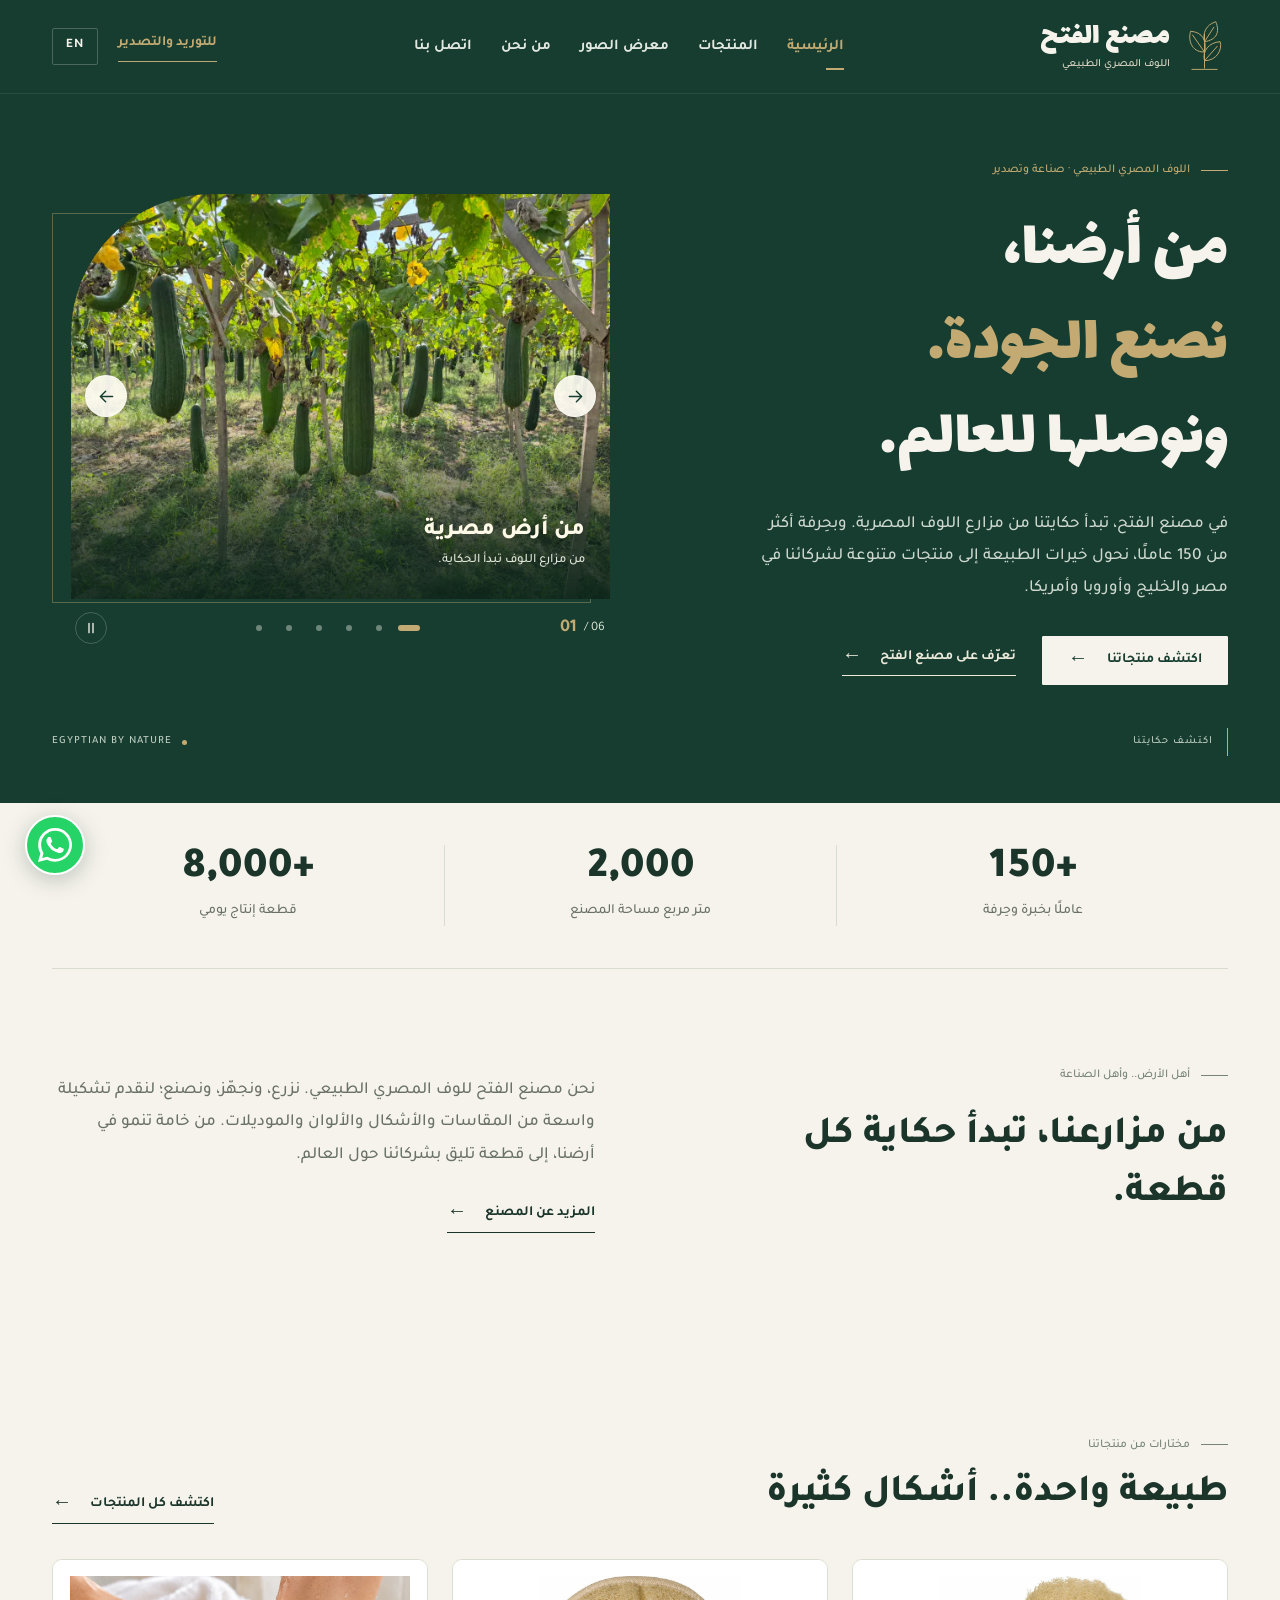
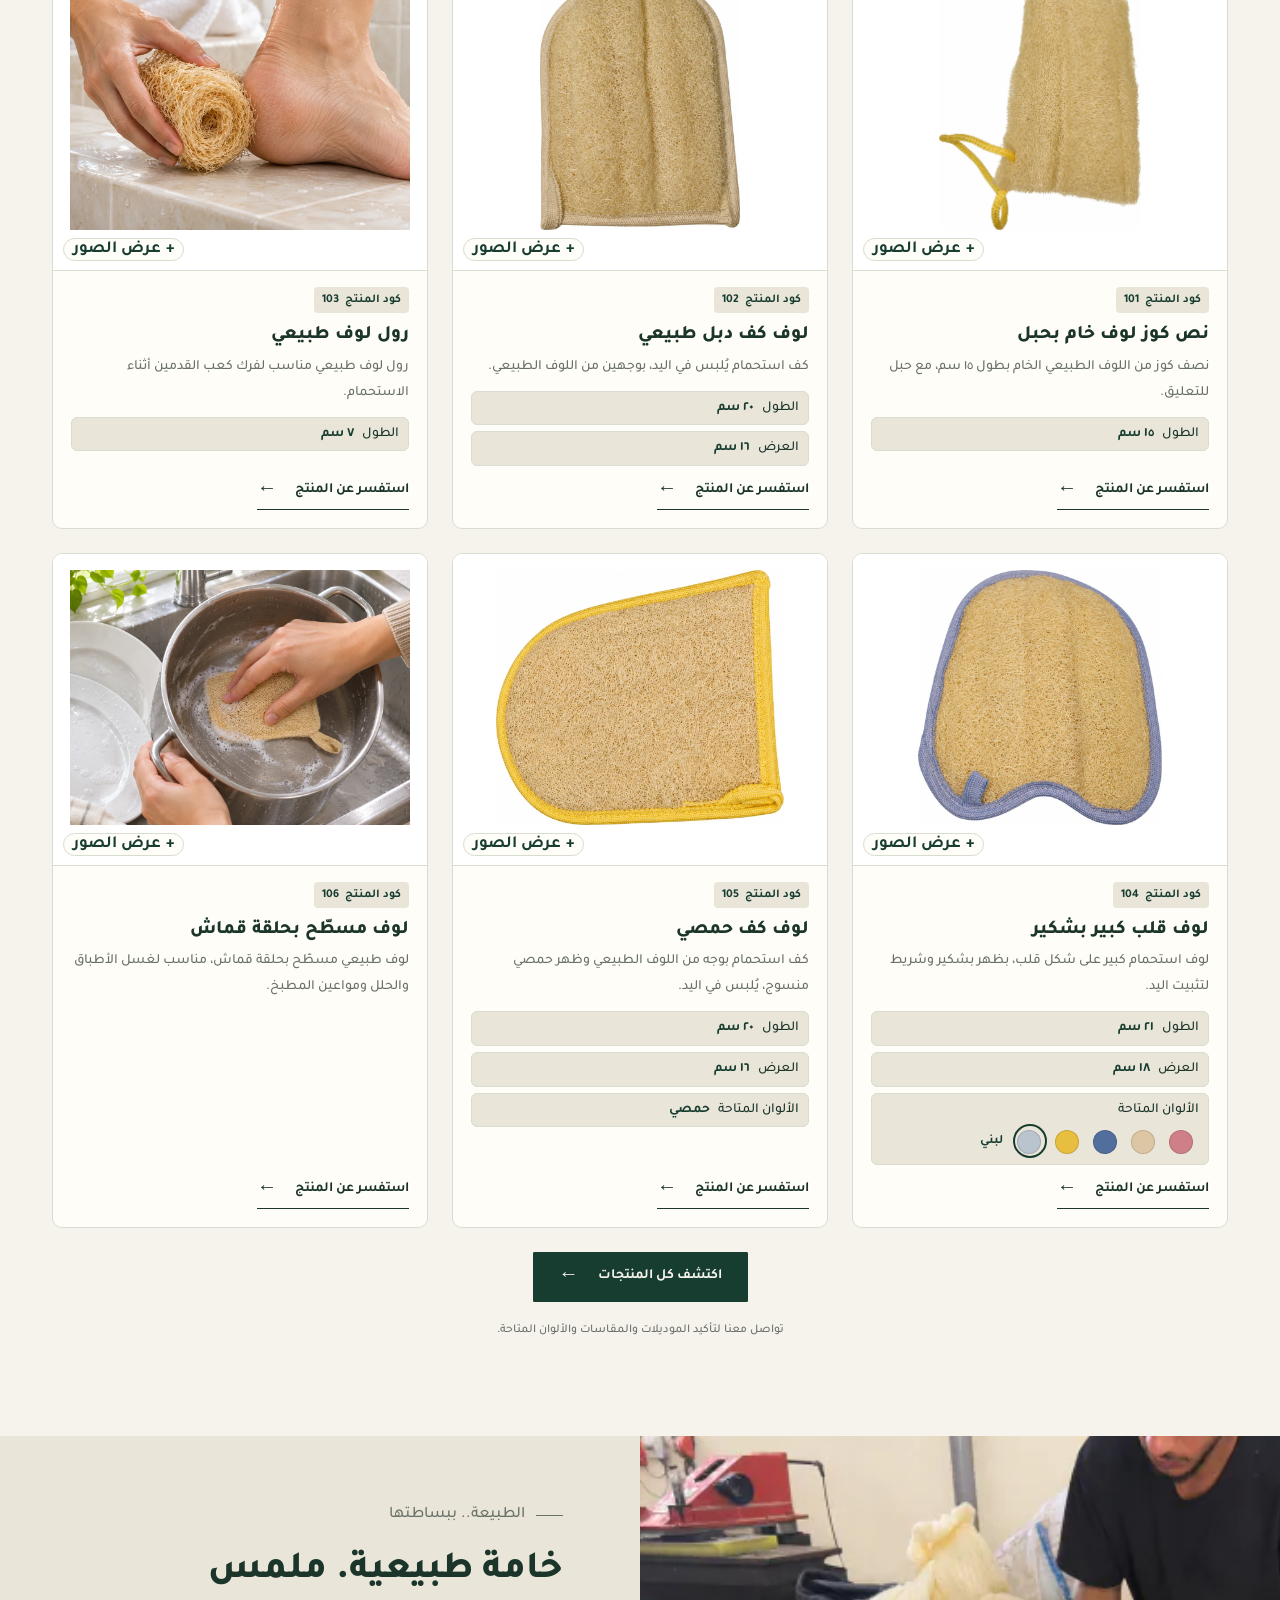
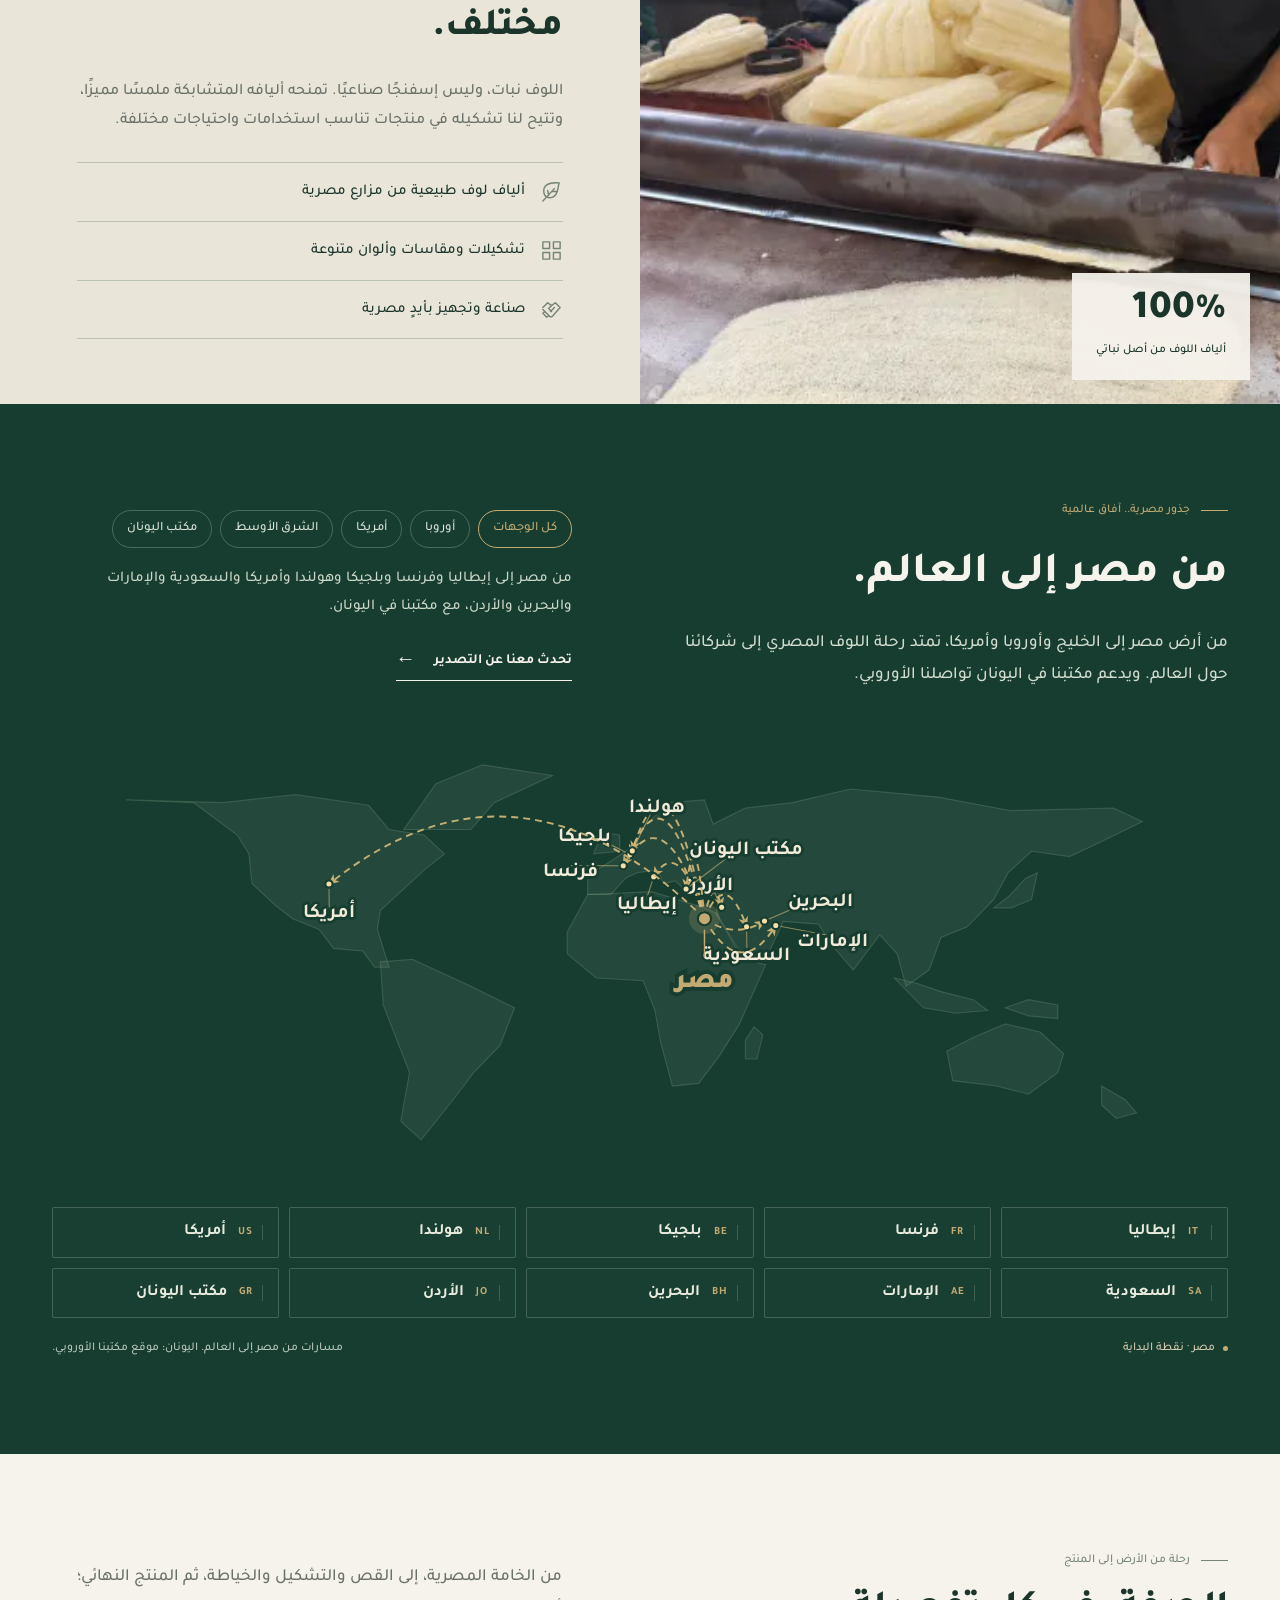
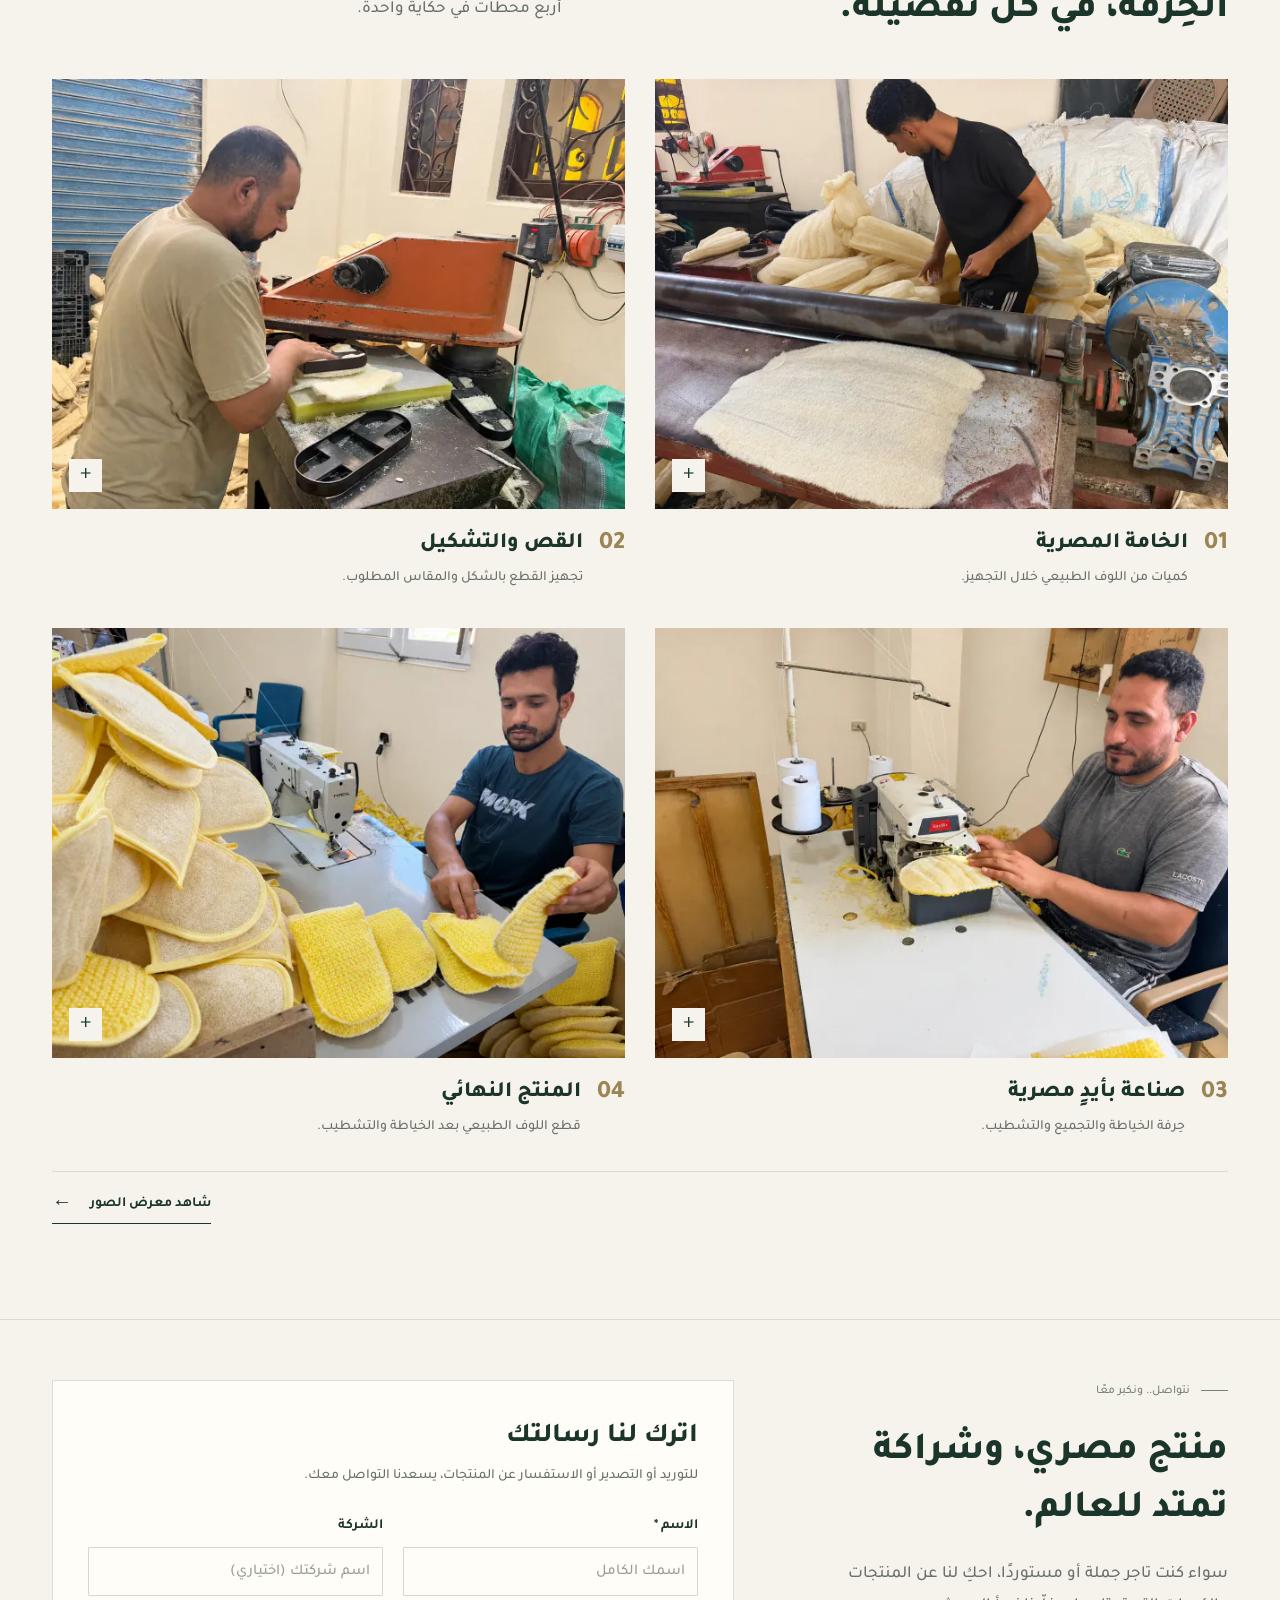
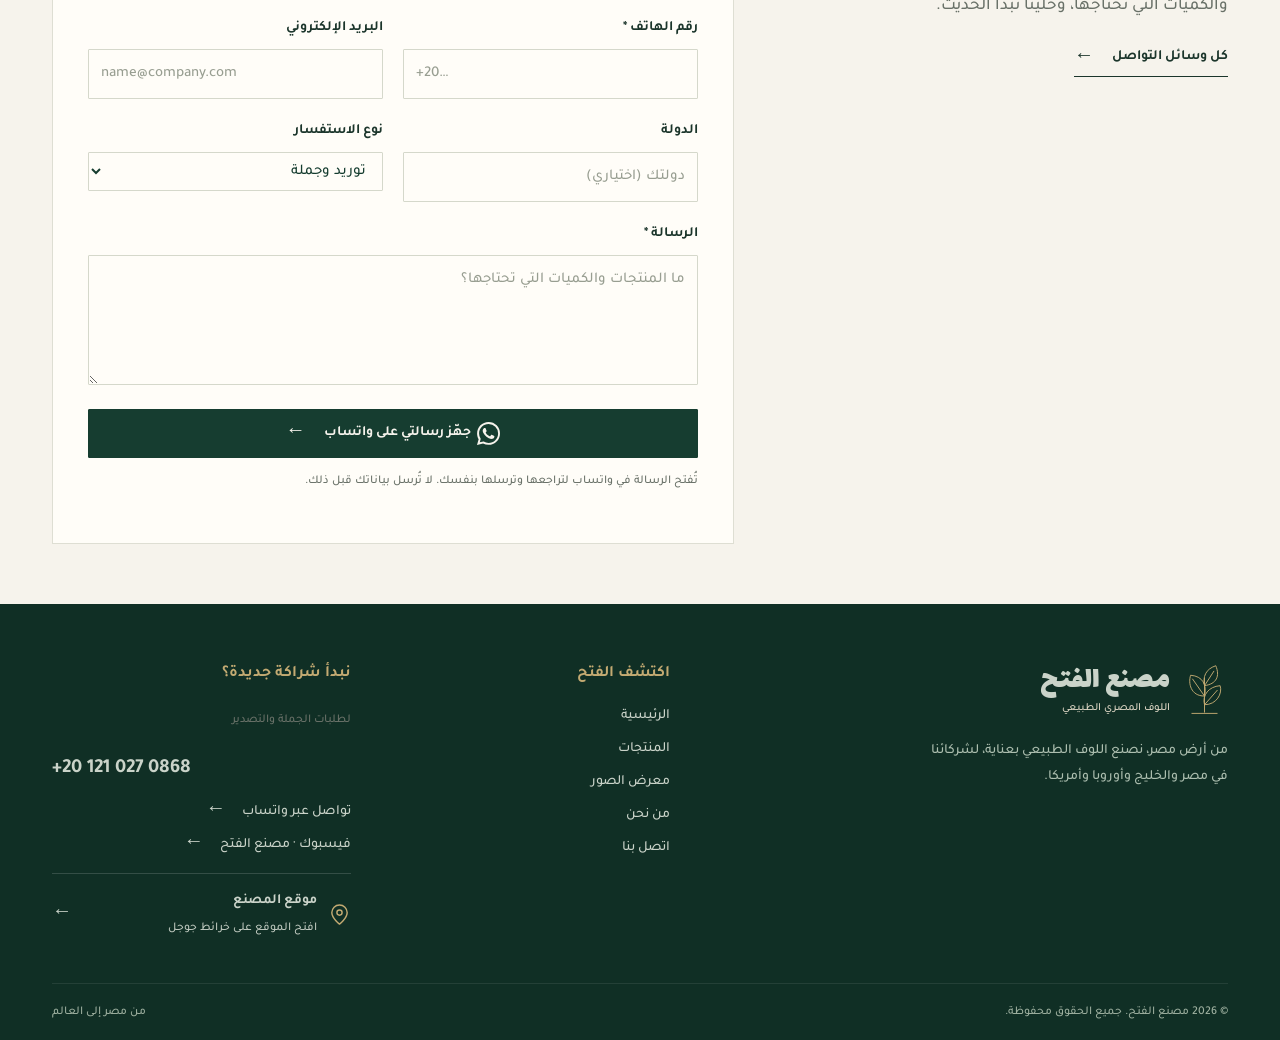
==== commit 54eab1e9: "Show six featured products on both homepages" ====
--- a/ar/index.html
+++ b/ar/index.html
@@ -76,6 +76,17 @@
         <p>كف استحمام بوجه من اللوف الطبيعي وظهر حمصي منسوج، يُلبس في اليد.</p><dl class="product-specs"><div><dt>الطول</dt><dd><bdi dir="ltr">٢٠</bdi> <span>سم</span></dd></div><div><dt>العرض</dt><dd><bdi dir="ltr">١٦</bdi> <span>سم</span></dd></div><div><dt>الألوان المتاحة</dt><dd>حمصي</dd></div></dl>
         <a class="text-link" data-product-enquiry href="contact.html?product=105&amp;catalog=2"><span>استفسر عن المنتج</span><span class="arrow" aria-hidden="true">←</span></a>
       </div>
+    </article><article class="product catalog-product reveal" data-category="kitchen">
+      <button class="product-image catalog-photo" type="button" data-product="106" aria-haspopup="dialog" aria-label="عرض صور لوف مسطّح بحلقة قماش، كود 106">
+        <img src="../assets/products/106-3.webp" alt="لوف مسطّح بحلقة قماش" loading="lazy" decoding="async">
+        <span class="product-photo-action" aria-hidden="true"><span>+</span><span>عرض الصور</span></span>
+      </button>
+      <div class="product-details">
+        <div class="product-code"><span>كود المنتج</span> <bdi>106</bdi></div>
+        <h3>لوف مسطّح بحلقة قماش</h3>
+        <p>لوف طبيعي مسطّح بحلقة قماش، مناسب لغسل الأطباق والحلل ومواعين المطبخ.</p>
+        <a class="text-link" data-product-enquiry href="contact.html?product=106&amp;catalog=2"><span>استفسر عن المنتج</span><span class="arrow" aria-hidden="true">←</span></a>
+      </div>
     </article></div>
       <div class="featured-actions">
         <a class="button" href="products.html"><span>اكتشف كل المنتجات</span><span class="arrow" aria-hidden="true">←</span></a>
